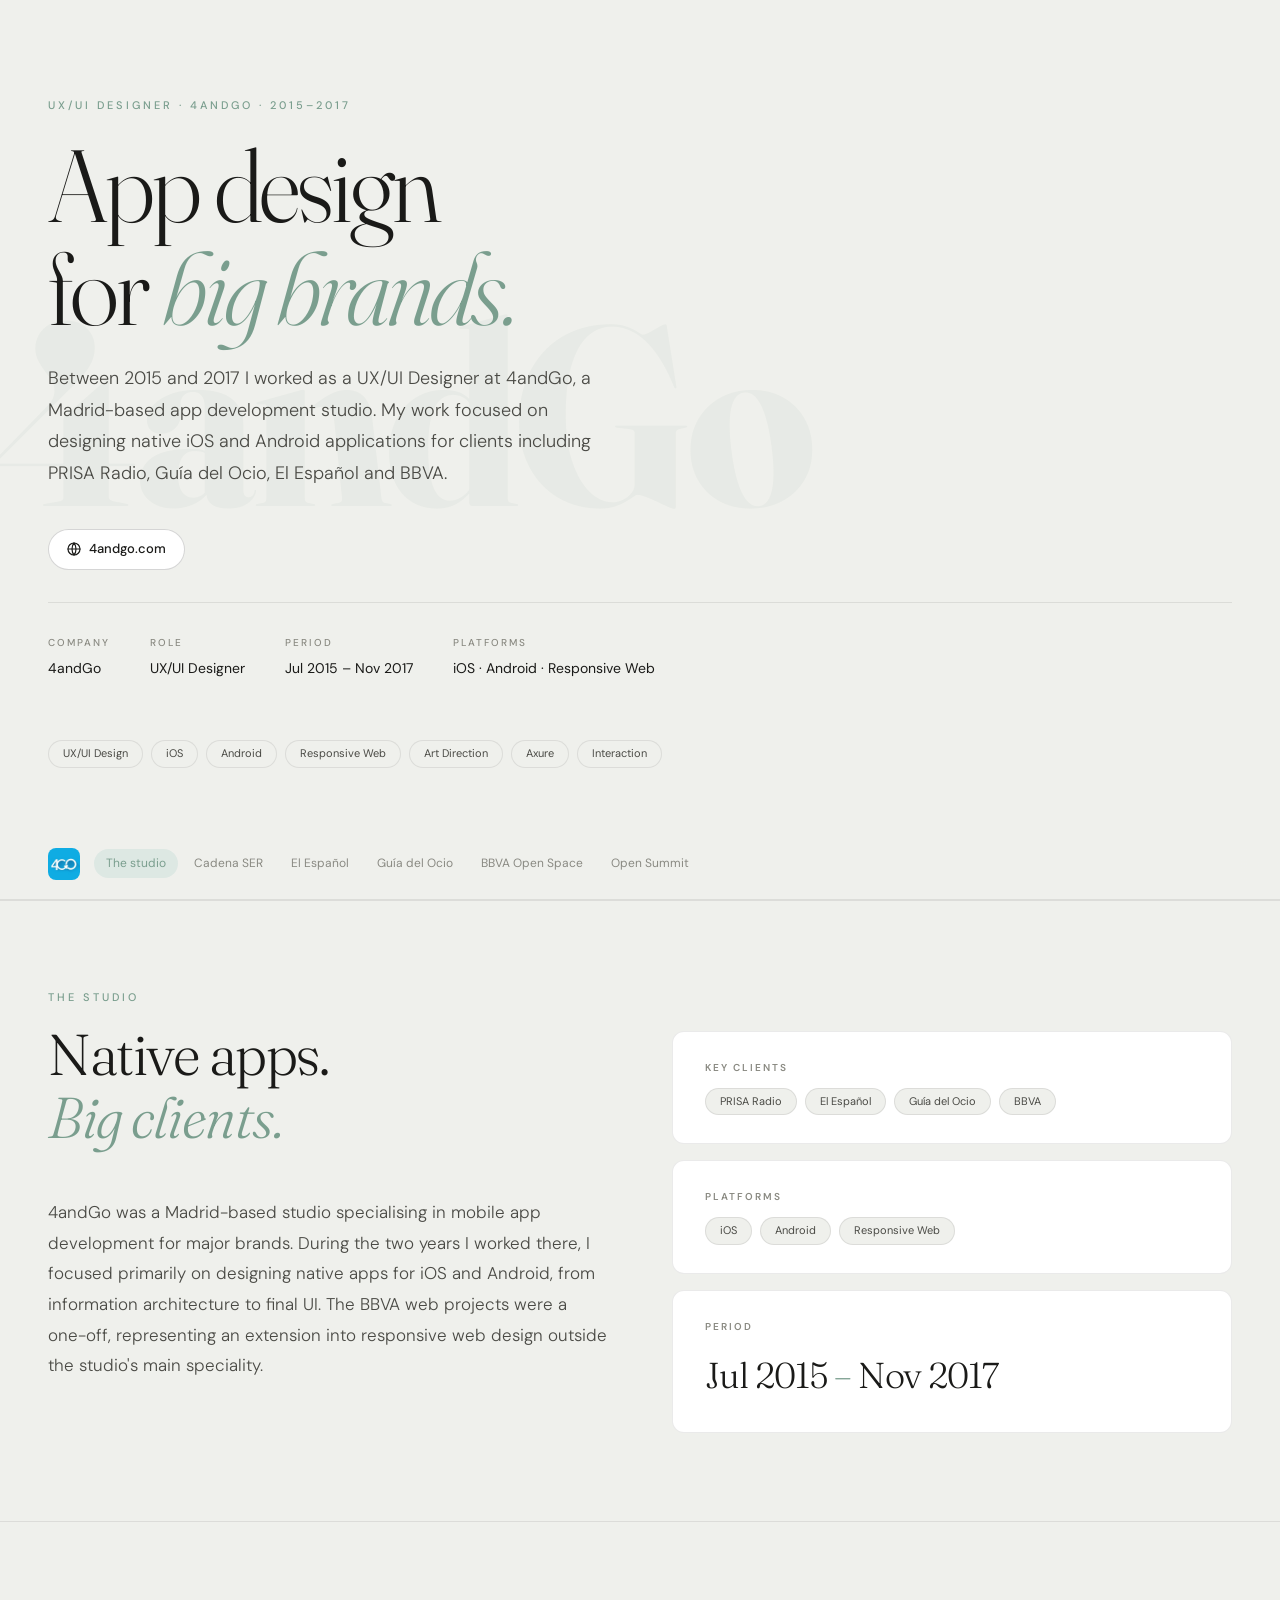
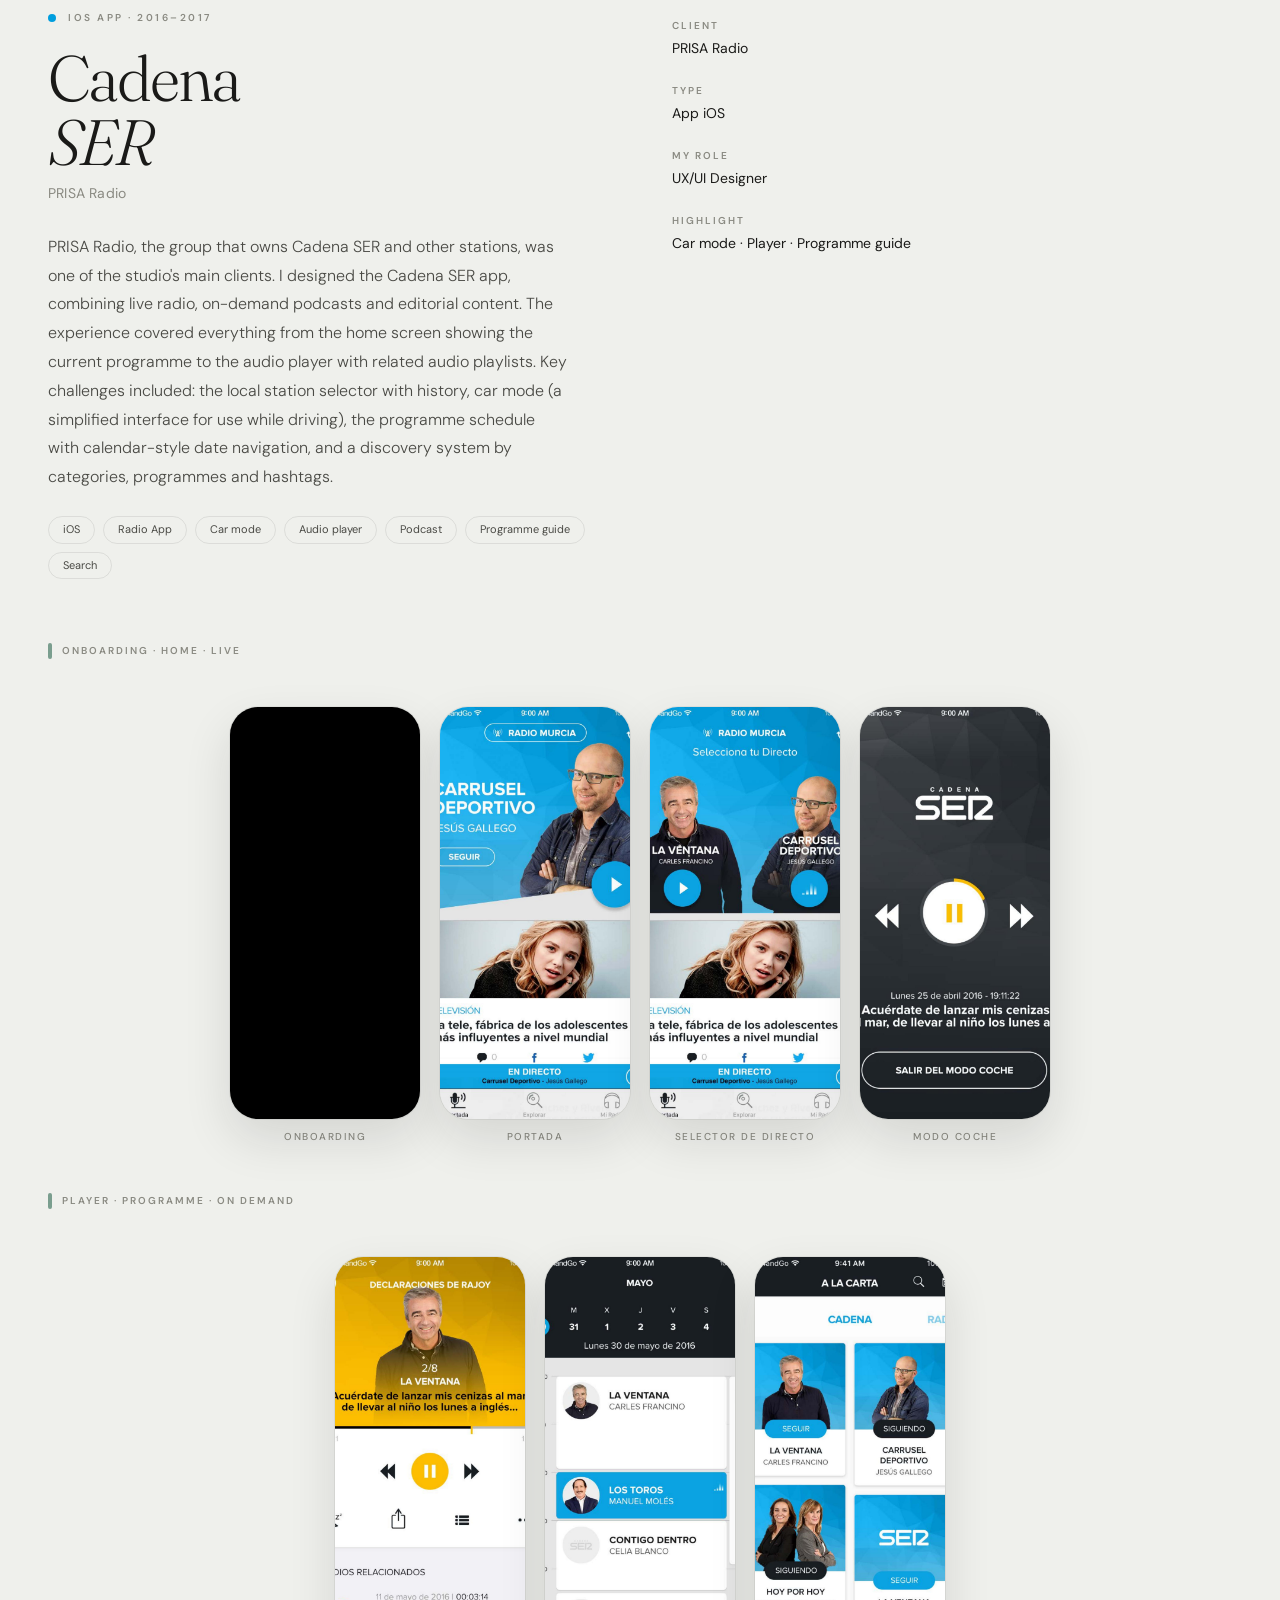
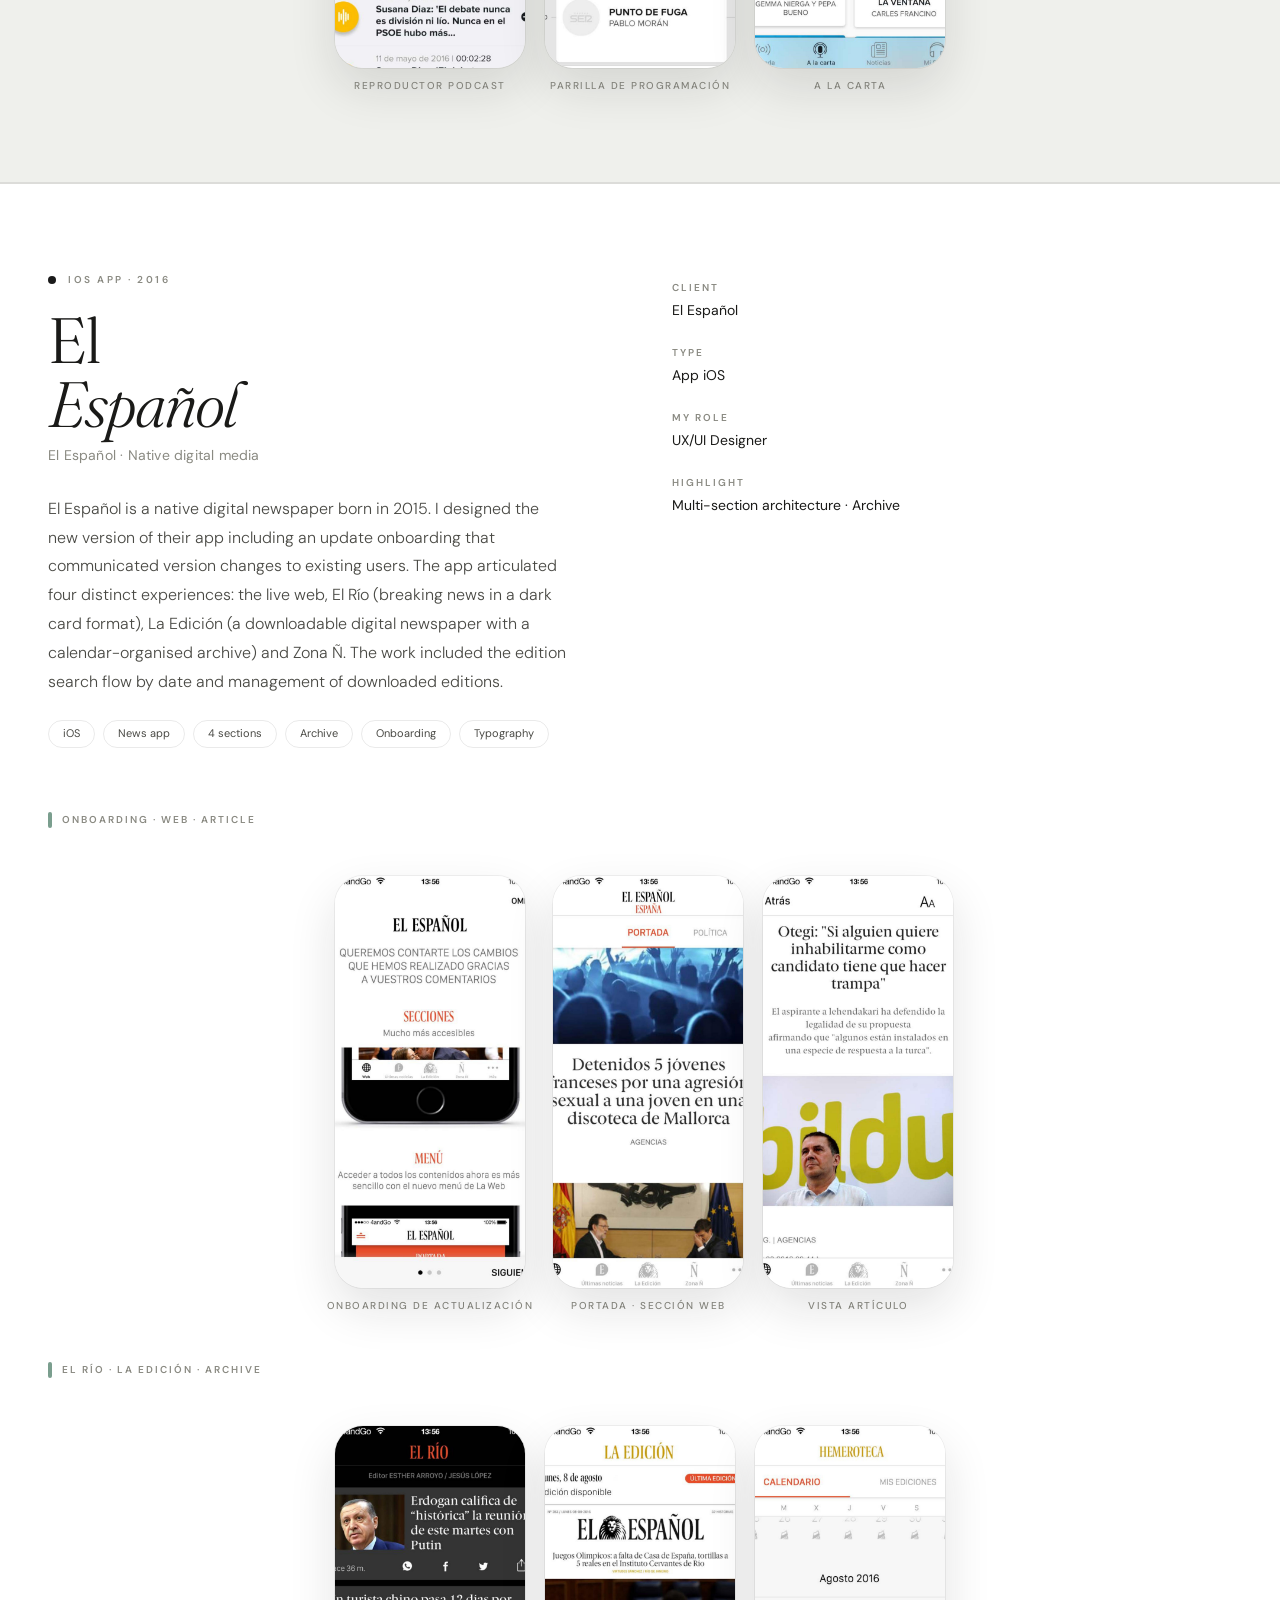
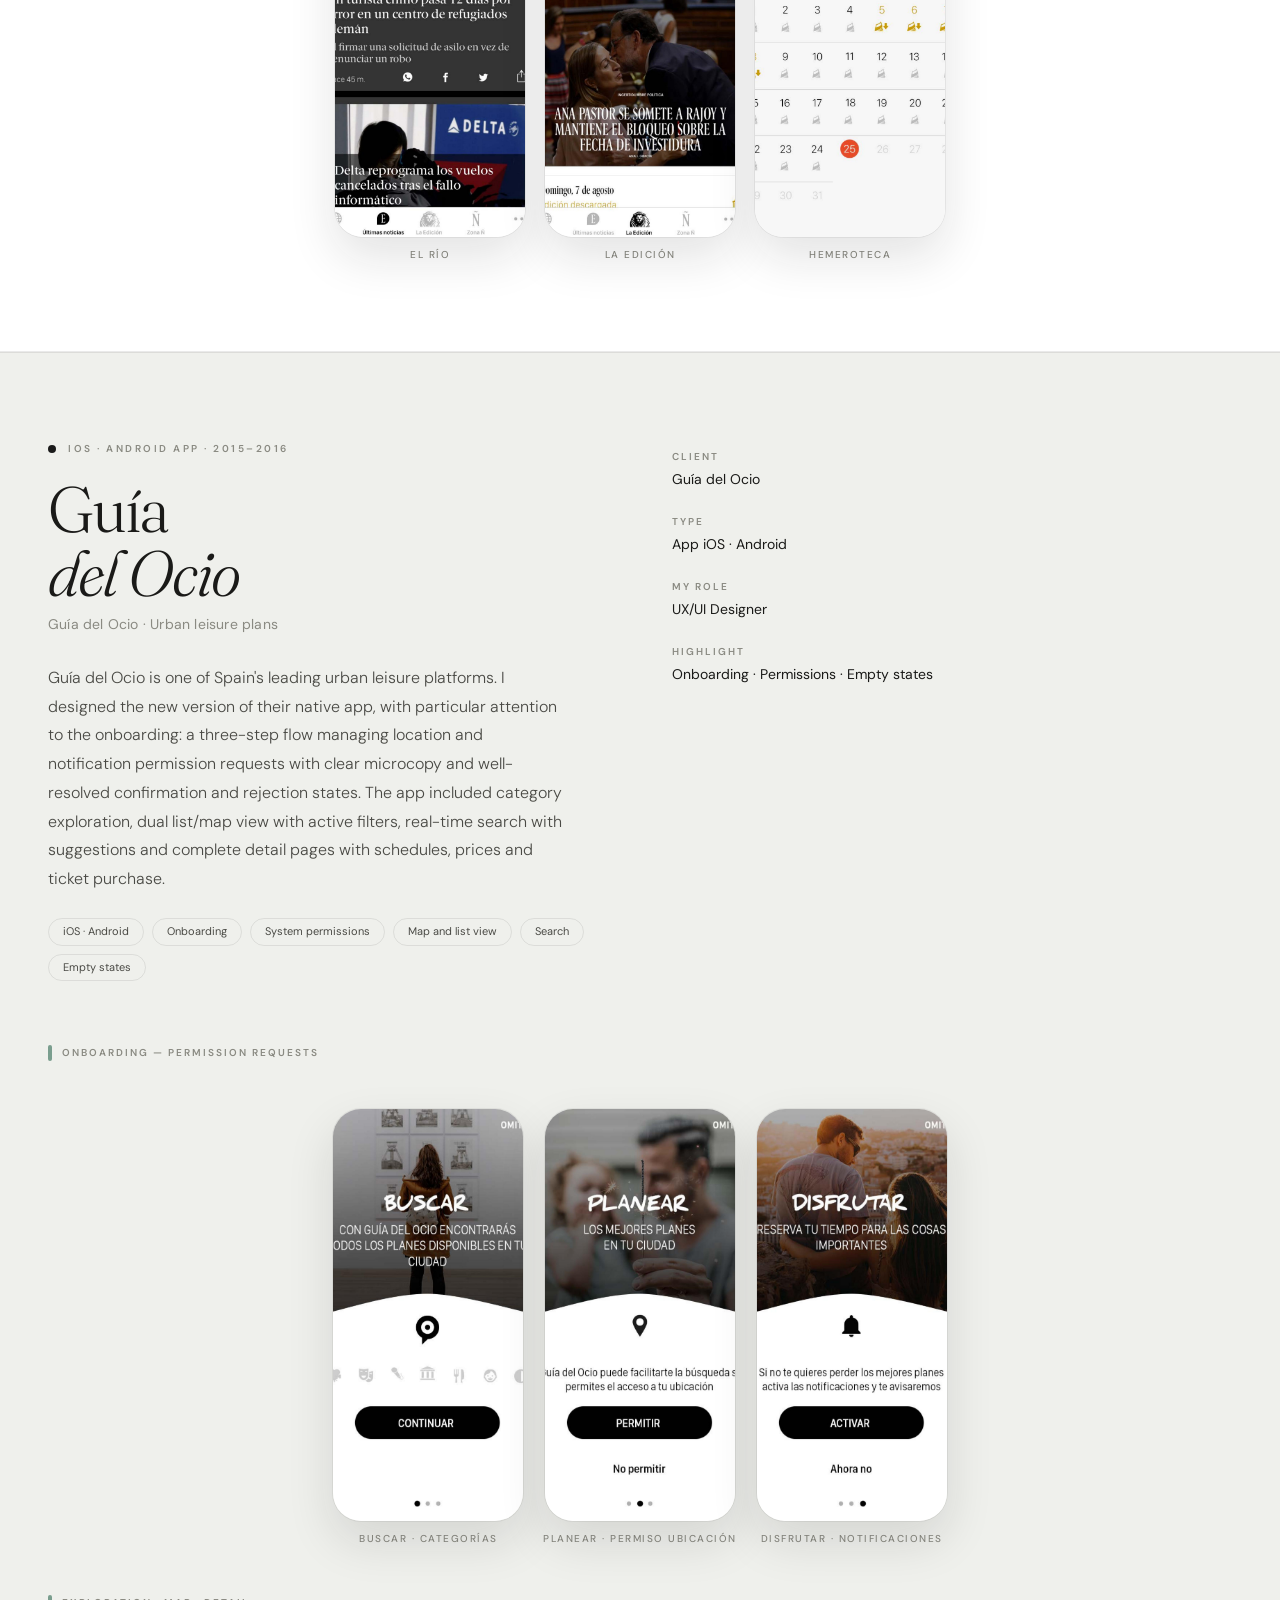
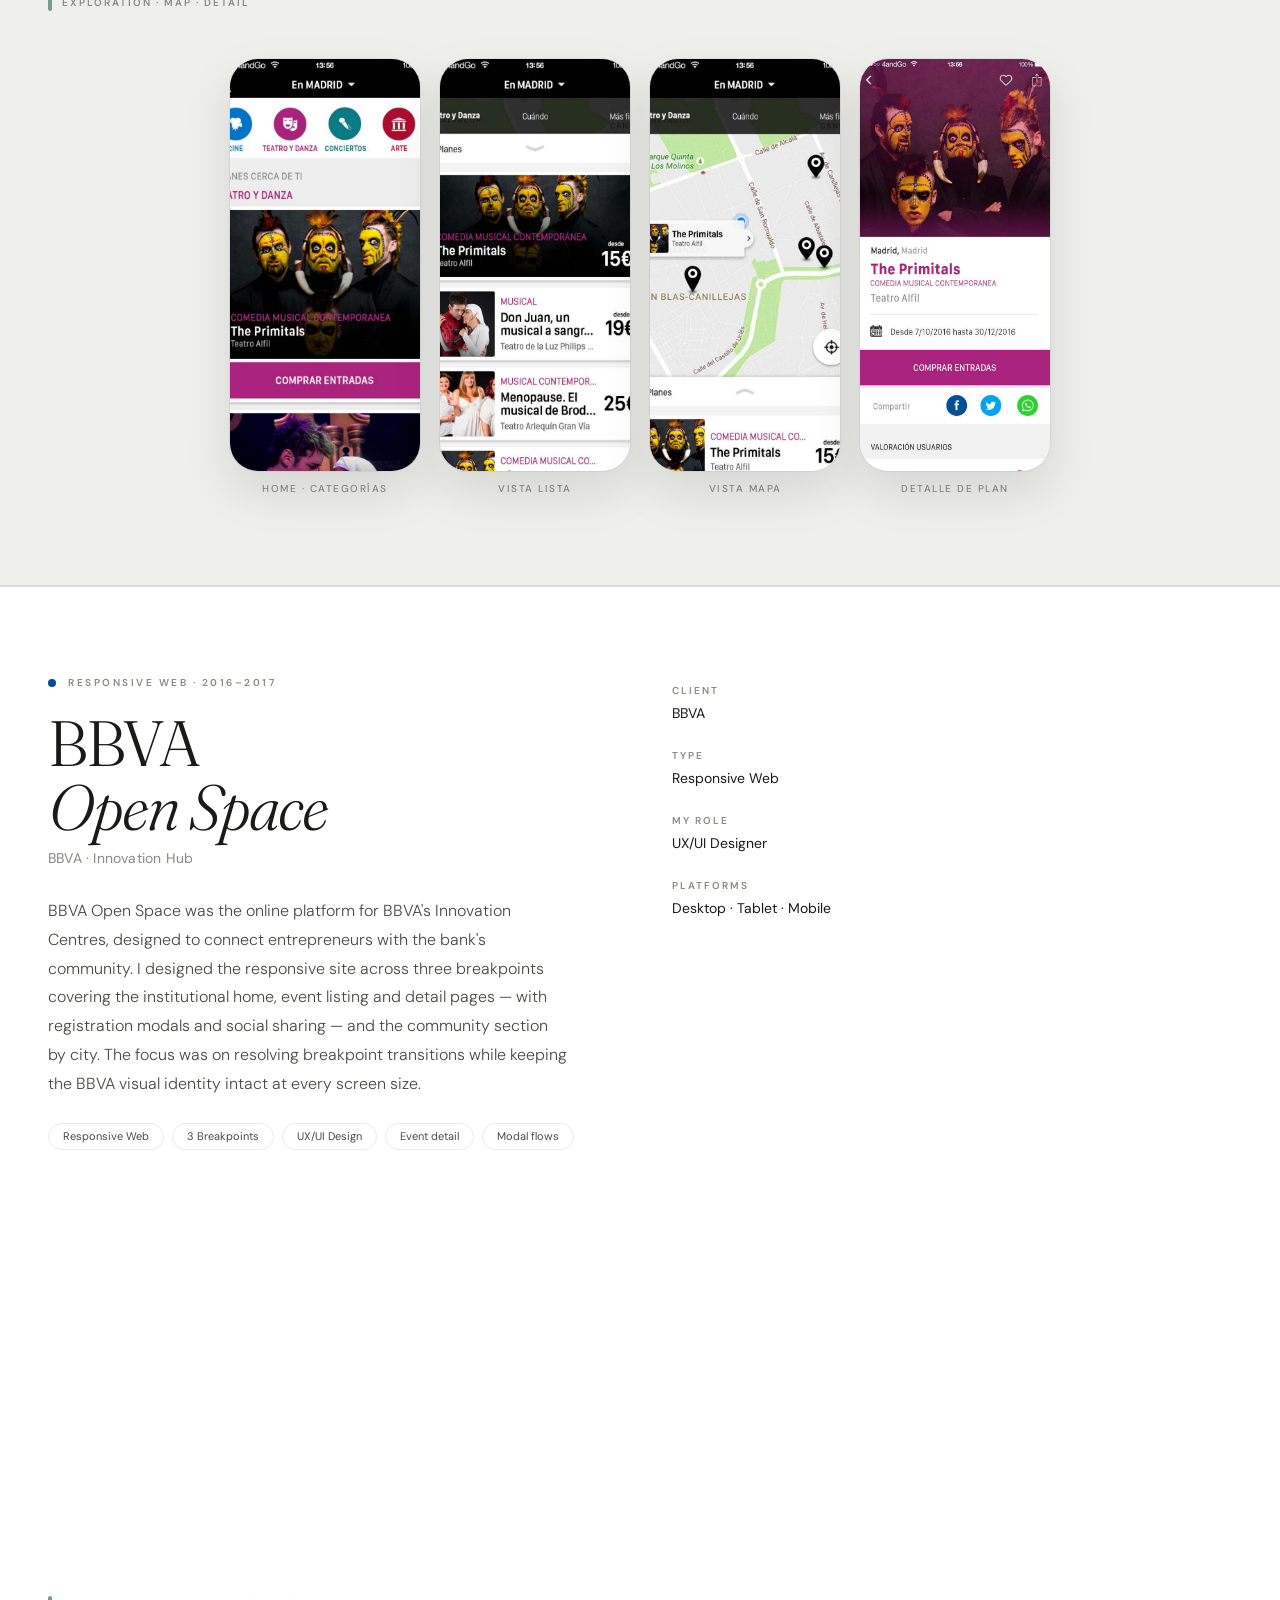
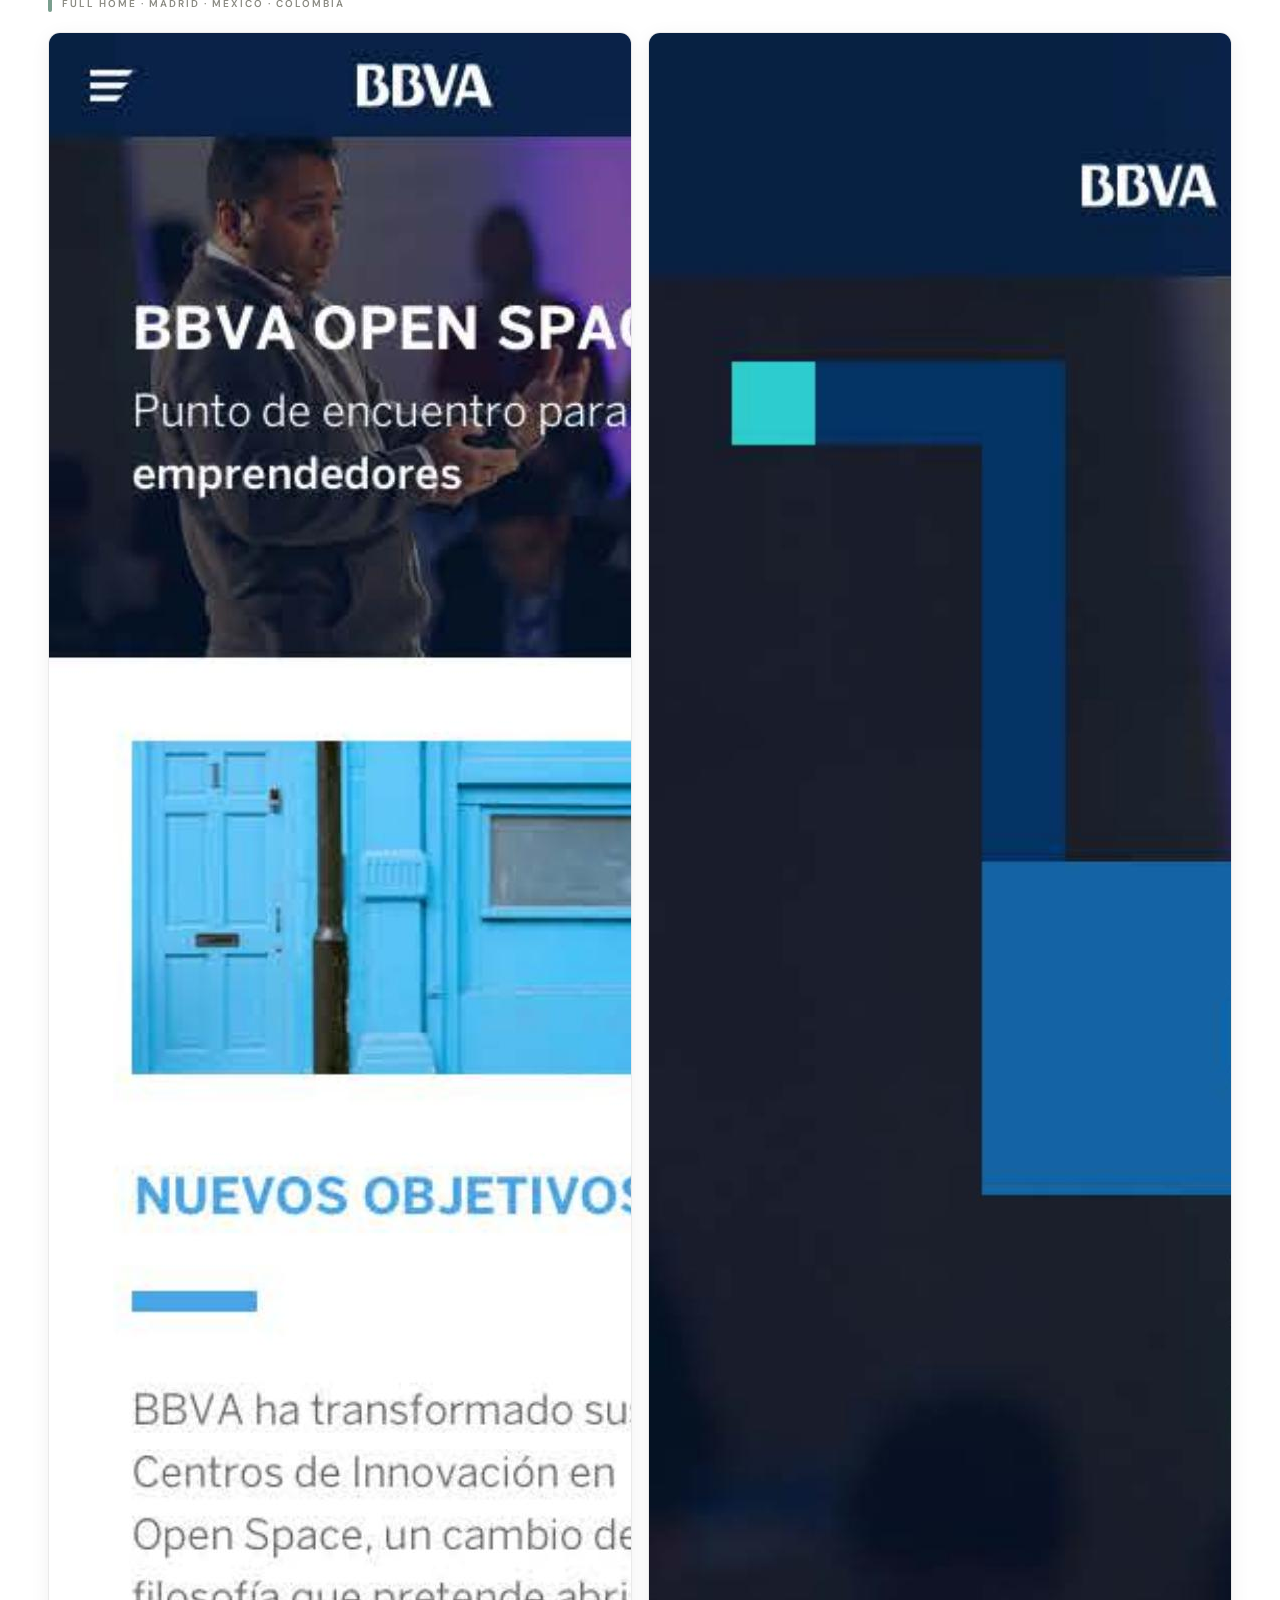
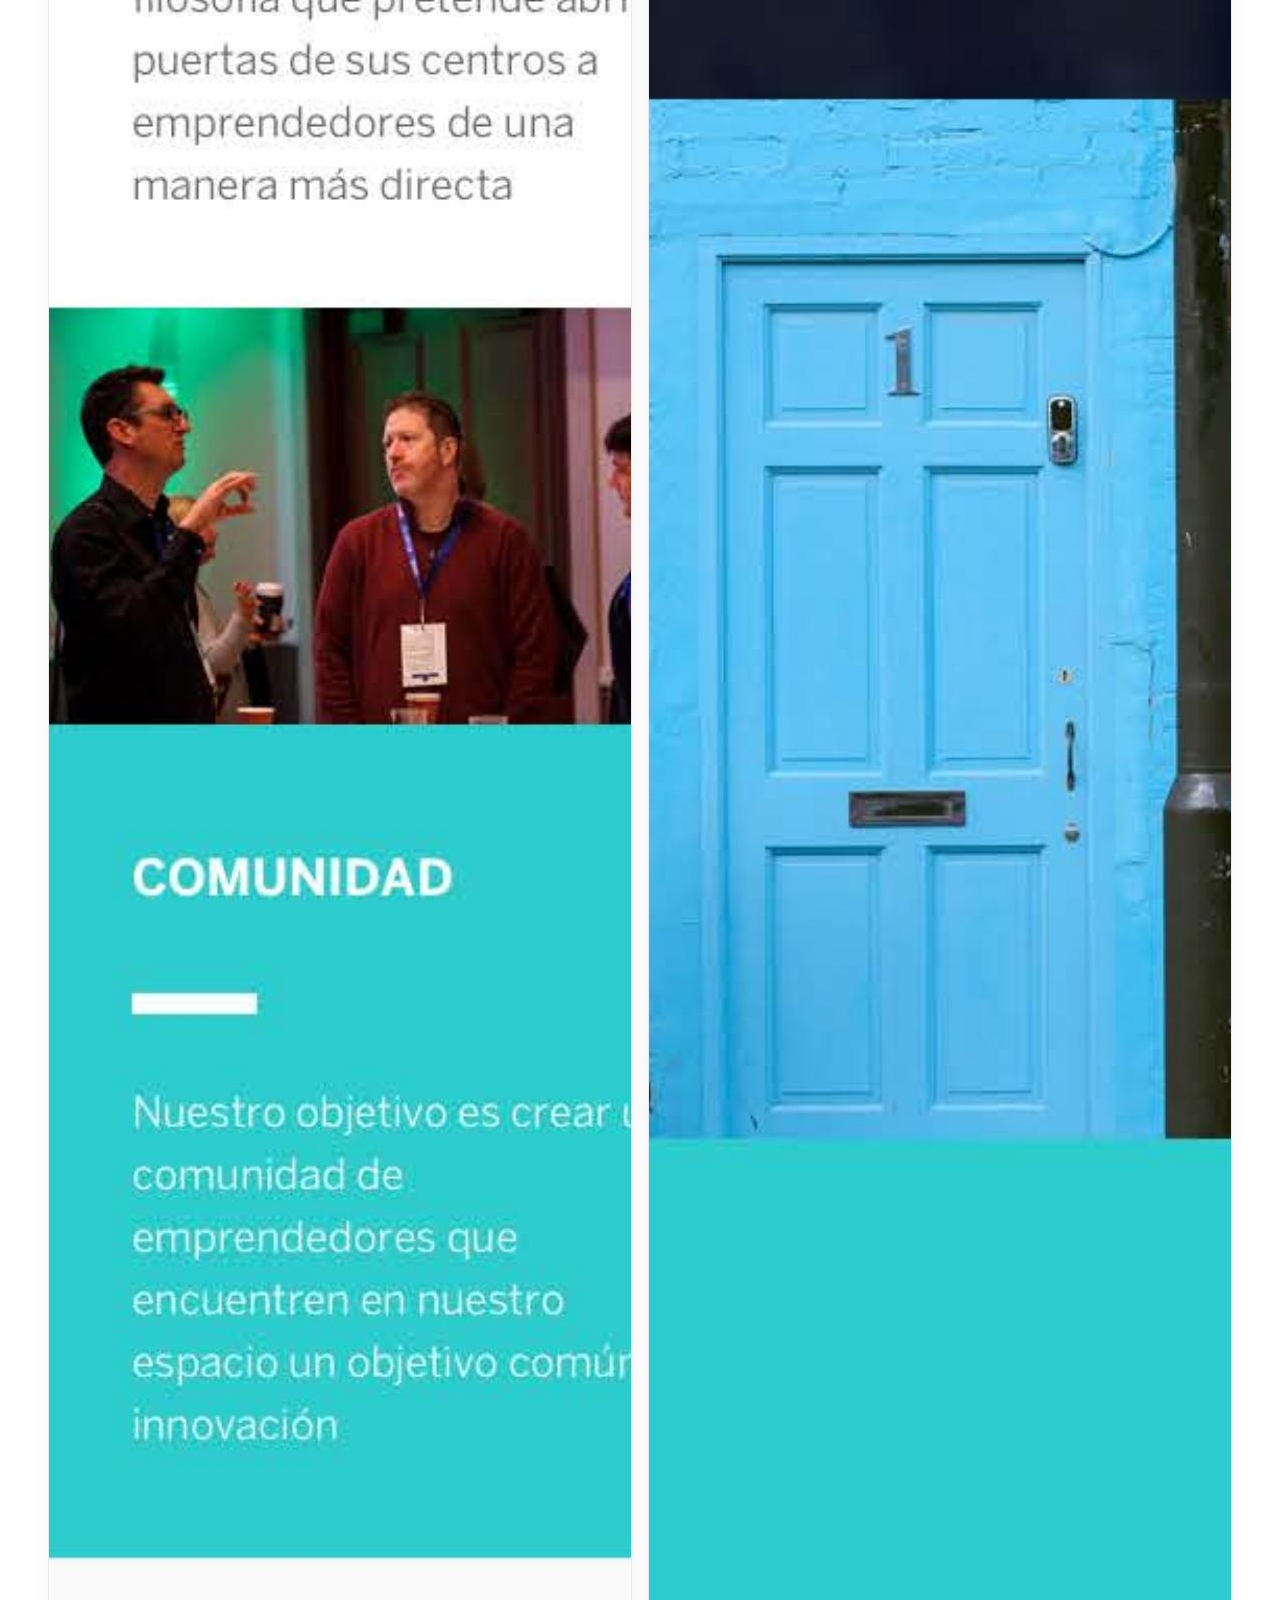
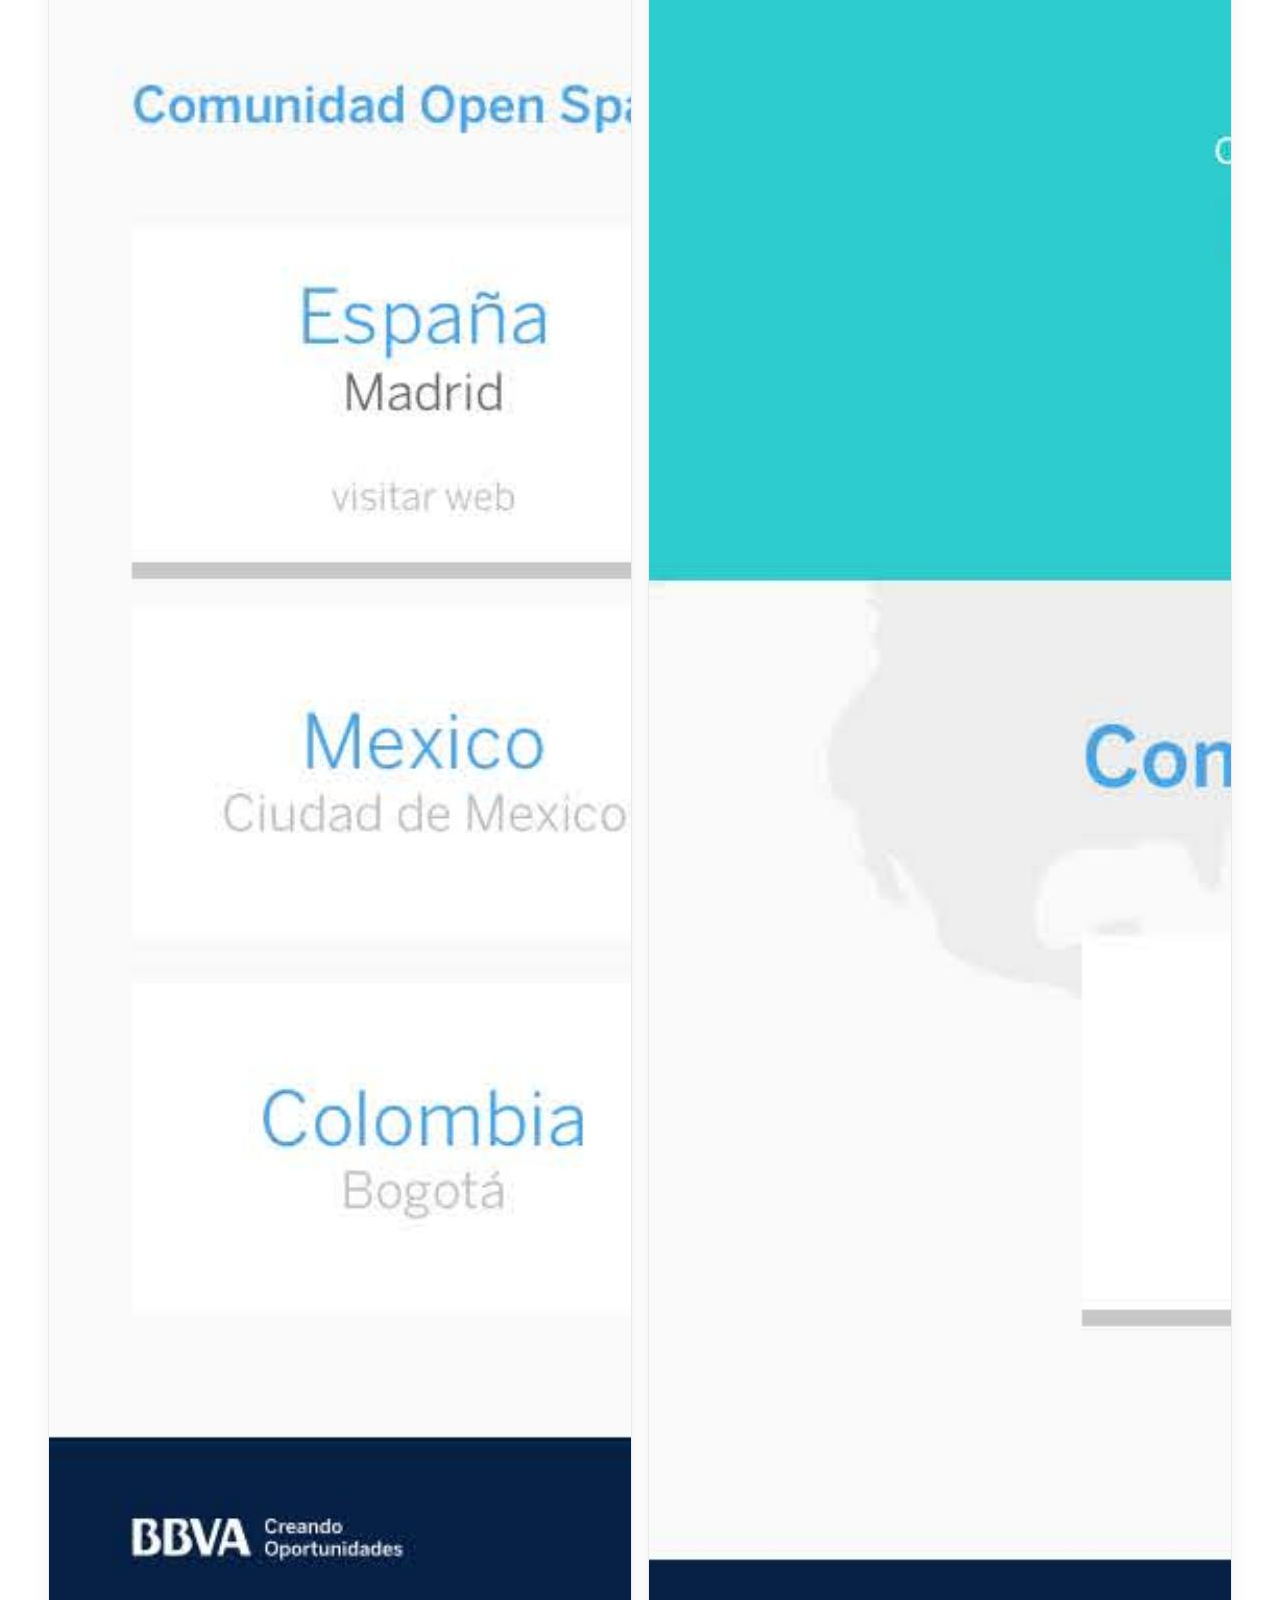
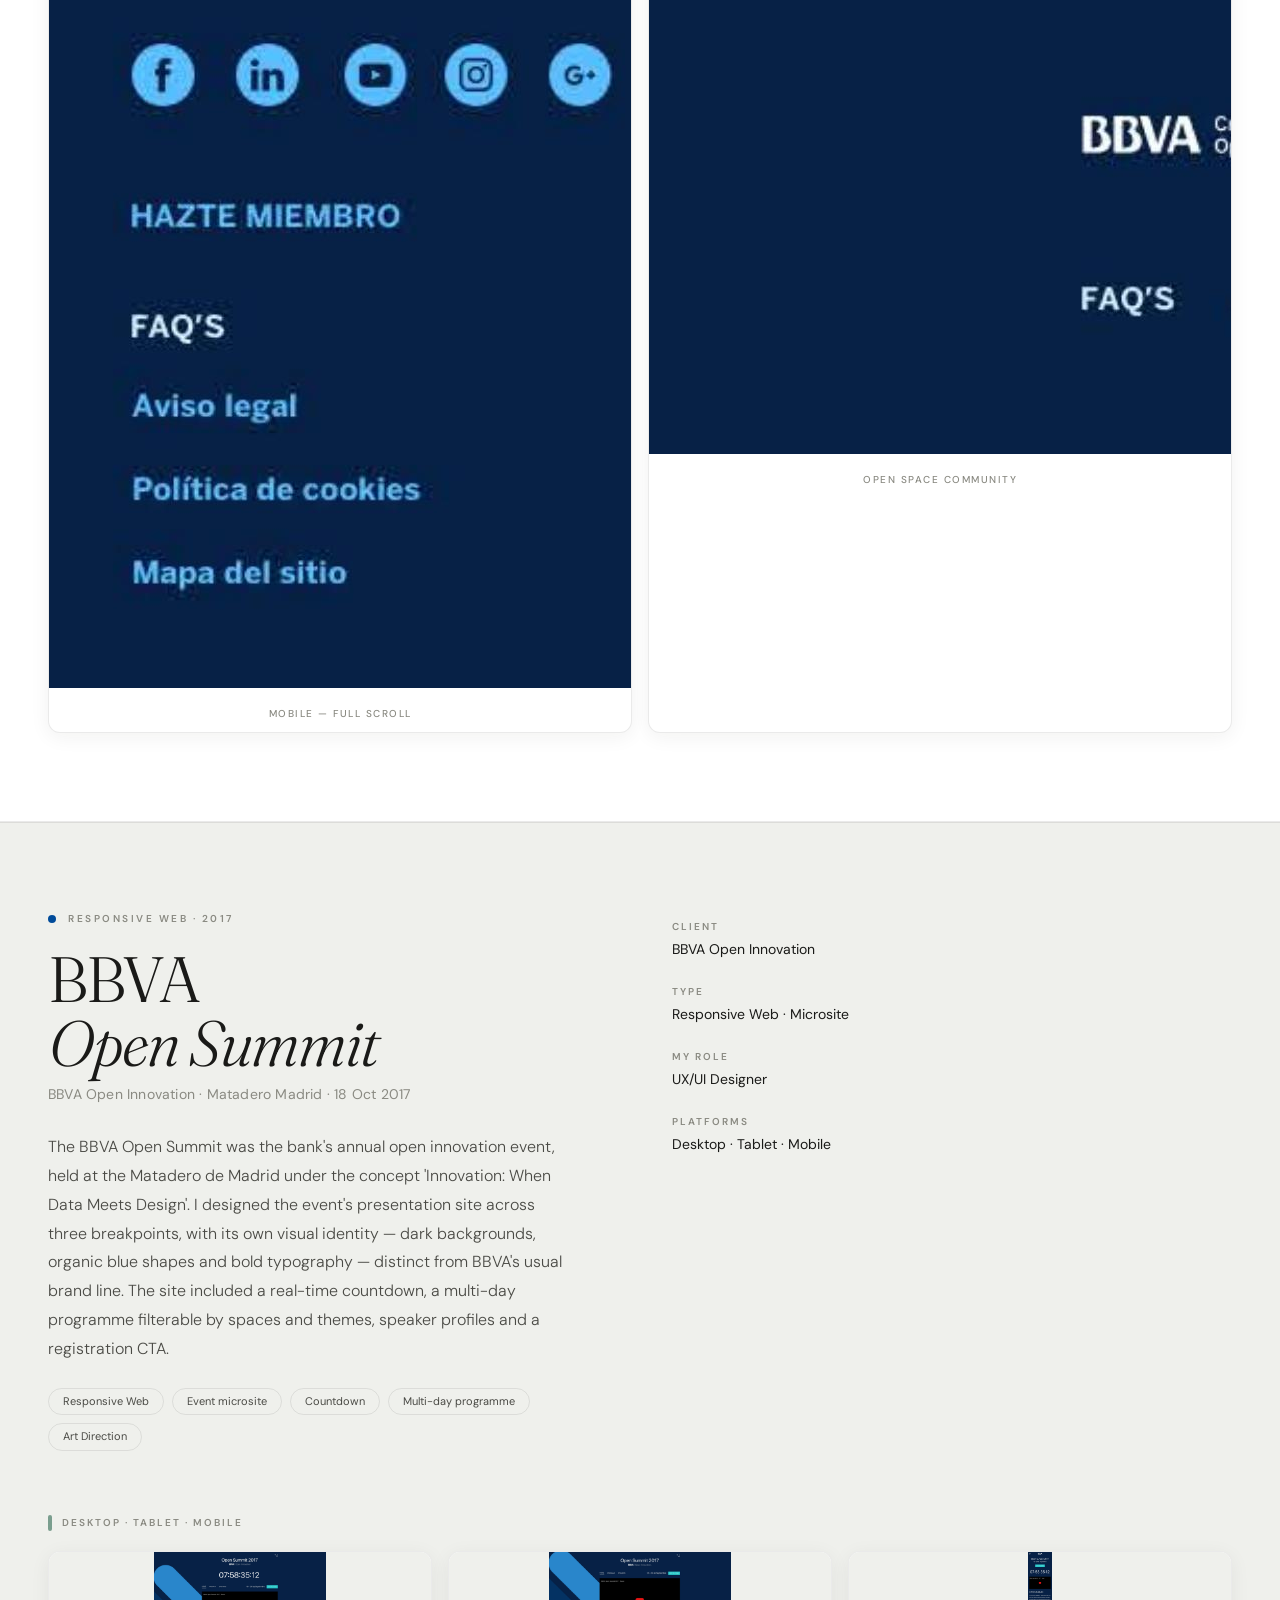
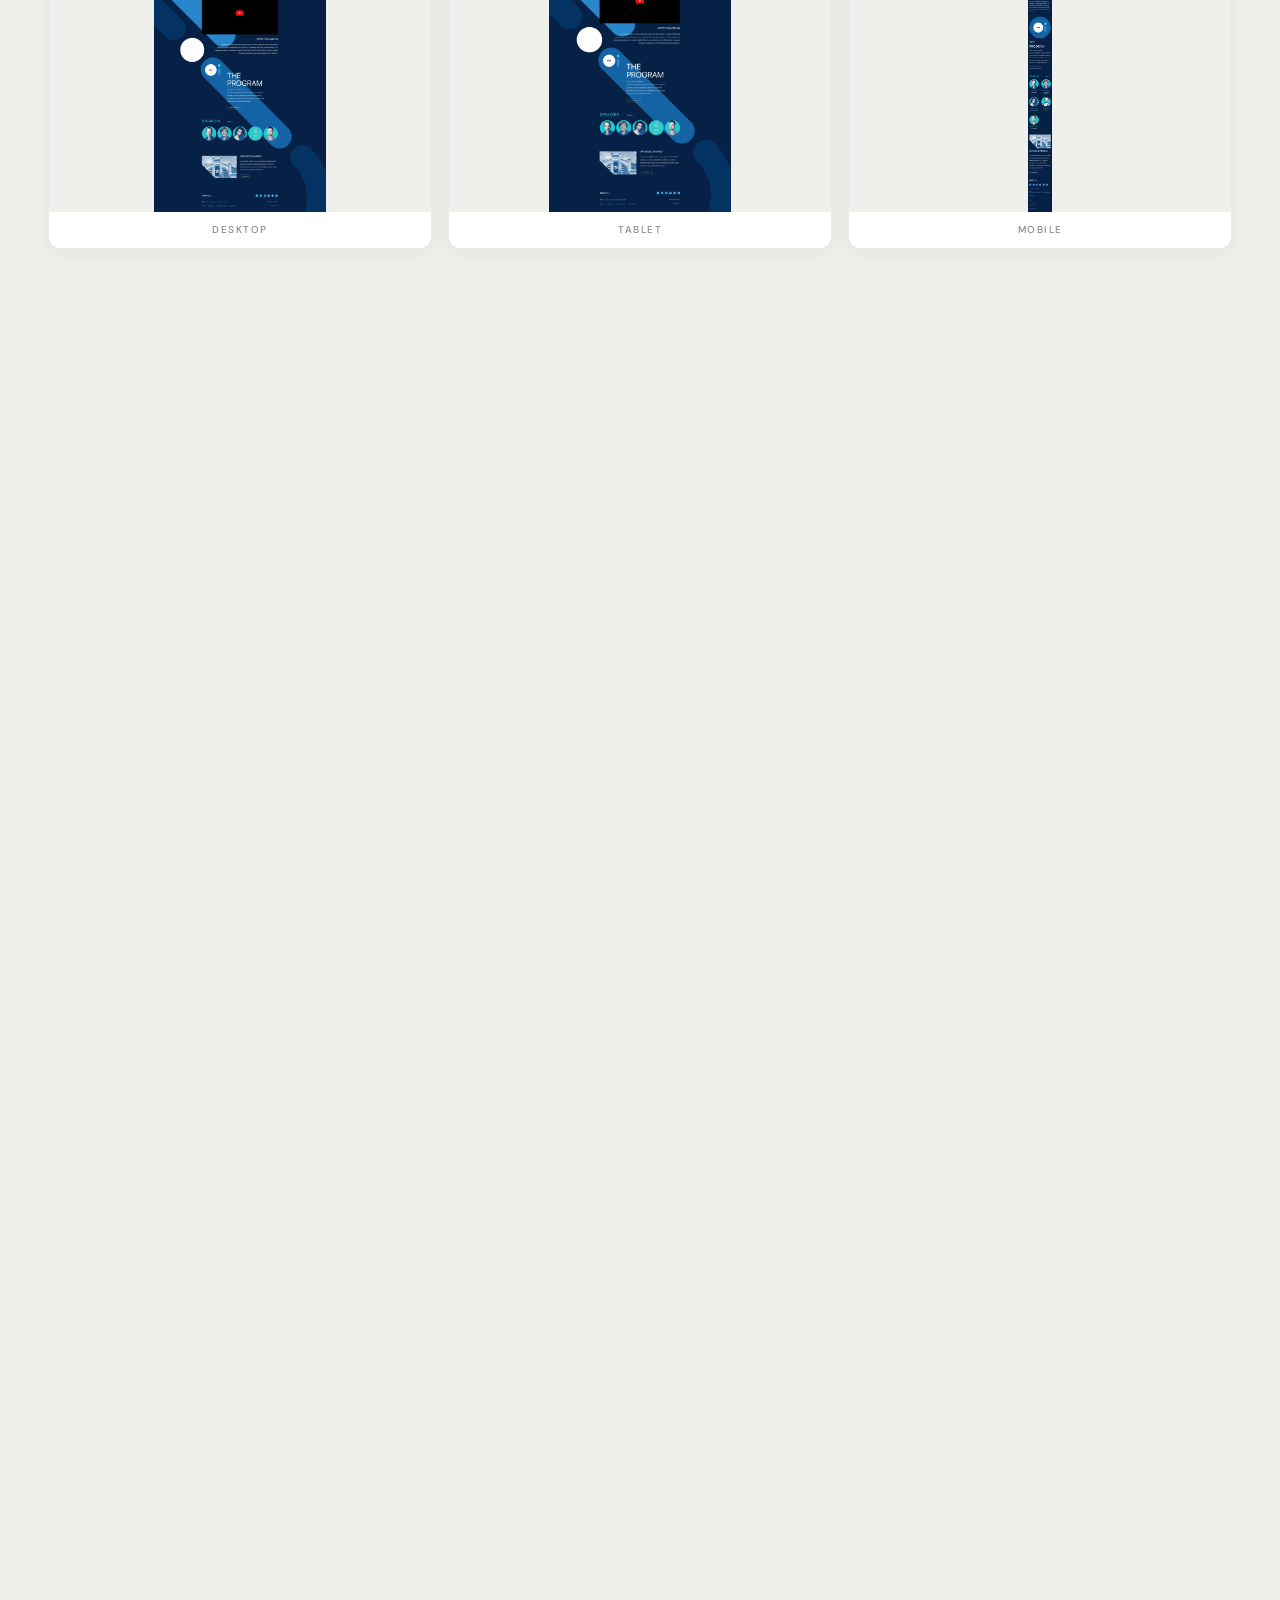
==== 4andgo.html @ 77eec125 "Add files via upload" ====
<!DOCTYPE html>
<html lang="es">
<head>
<meta charset="UTF-8">
<meta name="viewport" content="width=device-width, initial-scale=1.0">
<title>4andGo — Showcase · Pako Ortiz</title>
<link href="https://fonts.googleapis.com/css2?family=Fraunces:ital,opsz,wght@0,9..144,300;0,9..144,400;0,9..144,700;1,9..144,300;1,9..144,400&family=DM+Sans:ital,opsz,wght@0,9..40,300;0,9..40,400;0,9..40,500;1,9..40,300&display=swap" rel="stylesheet">
<style>
  :root {
    --sage: #7A9E8E;
    --sage-light: #DDE8E3;
    --sage-mid: #A8C4B8;
    --coral: #D4614A;
    --coral-light: #F5E0D8;
    --ink: #1A1A18;
    --ink-mid: #4A4A45;
    --ink-light: #8A8A82;
    --cream: #EFF0EC;
    --white: #FFFFFF;
    --border: rgba(26,26,24,0.09);
    --border-strong: rgba(26,26,24,0.18);
    --radius-sm: 6px;
    --radius-md: 12px;
    --radius-lg: 20px;
    --radius-pill: 100px;
    --font-display: 'Fraunces', Georgia, serif;
    --font-body: 'DM Sans', system-ui, sans-serif;
    --bbva: #004B9A;
    --bbva-light: #E0EAF6;
    --ser: #009EDE;
    --ser-light: #E0F4FC;
  }
  *, *::before, *::after { box-sizing: border-box; margin: 0; padding: 0; }
  html { scroll-behavior: smooth; }
  body {
    font-family: var(--font-body);
    font-size: 16px; line-height: 1.6;
    color: var(--ink); background: var(--cream);
    overflow-x: hidden; scrollbar-width: none;
  }
  body::-webkit-scrollbar { display: none; }

  /* ── HERO ── */
  .hero {
    padding: 60px 48px;
    background: var(--cream); position: relative;
    overflow: hidden; display: flex; flex-direction: column; justify-content: flex-end;
  }
  .hero-bg-text {
    position: absolute; top: 50%; left: -10px; transform: translateY(-50%);
    font-family: var(--font-display); font-size: min(20vw, 260px);
    font-weight: 700; color: rgba(122,158,142,0.06);
    letter-spacing: -6px; white-space: nowrap;
    pointer-events: none; user-select: none; line-height: 1; z-index: 0;
  }
  .hero-label {
    font-size: 11px; font-weight: 500; color: var(--sage);
    letter-spacing: 3px; text-transform: uppercase;
    margin-bottom: 20px; position: relative; z-index: 1;
    opacity: 0; animation: fadeUp 0.7s 0.1s forwards;
  }
  .hero-title {
    font-family: var(--font-display);
    font-size: clamp(48px, 8vw, 108px);
    font-weight: 300; line-height: 1.0; letter-spacing: -3px;
    color: var(--ink); margin-bottom: 24px;
    position: relative; z-index: 1;
    opacity: 0; animation: fadeUp 0.7s 0.25s forwards;
  }
  .hero-title em { font-style: italic; color: var(--sage); }
  .hero-sub {
    font-size: 18px; font-weight: 300; color: var(--ink-mid);
    max-width: 560px; line-height: 1.75; margin-bottom: 40px;
    position: relative; z-index: 1;
    opacity: 0; animation: fadeUp 0.7s 0.4s forwards;
  }
  .hero-meta {
    display: flex; gap: 40px; flex-wrap: wrap;
    padding-top: 32px; border-top: 1px solid var(--border);
    position: relative; z-index: 1;
    opacity: 0; animation: fadeUp 0.7s 0.55s forwards;
  }
  .meta-block label {
    display: block; font-size: 10px; font-weight: 500;
    letter-spacing: 2px; text-transform: uppercase;
    color: var(--ink-light); margin-bottom: 4px;
  }
  .meta-block span { font-size: 14px; color: var(--ink); }
  .tag-row { display: flex; flex-wrap: wrap; gap: 8px; margin-top: 20px; width: 100%; }
  .chip {
    font-size: 11px; color: var(--ink-mid); background: var(--cream);
    border: 1px solid var(--border); padding: 4px 14px; border-radius: var(--radius-pill);
  }

  /* ── SUBNAV ── */
  .subnav {
    display: flex; align-items: center;
    height: 72px; padding: 0 48px;
    background: rgba(239,240,236,0.95);
    backdrop-filter: blur(16px); -webkit-backdrop-filter: blur(16px);
    border-bottom: 1px solid var(--border);
    position: sticky; top: 0; z-index: 90;
  }
  .subnav-icon {
    width: 32px; height: 32px; border-radius: 8px;
    flex-shrink: 0; margin-right: 14px;
    overflow: hidden; display: flex; align-items: center; justify-content: center;
  }
  .subnav-icon img { width: 100%; height: 100%; display: block; object-fit: cover; }
  .subnav-links { display: flex; align-items: center; gap: 4px; flex: 1; overflow-x: auto; }
  .subnav-links::-webkit-scrollbar { display: none; }
  .subnav-links a {
    font-size: 12px; font-weight: 400; color: var(--ink-light);
    text-decoration: none; white-space: nowrap;
    padding: 5px 12px; border-radius: var(--radius-pill);
    transition: all .2s;
  }
  .subnav-links a:hover { color: var(--ink); background: rgba(26,26,24,0.05); }
  .subnav-links a.active { color: var(--sage); background: var(--sage-light); }

  /* ── SECTIONS ── */
  section { padding: 88px 48px; }
  hr.divider { border: none; border-top: 1px solid var(--border); }
  .section-label {
    font-size: 11px; font-weight: 500; color: var(--sage);
    letter-spacing: 3px; text-transform: uppercase;
    margin-bottom: 16px; display: block;
  }
  .section-title {
    font-family: var(--font-display);
    font-size: clamp(32px, 4.5vw, 58px);
    font-weight: 300; line-height: 1.1; letter-spacing: -1.5px;
    color: var(--ink); margin-bottom: 48px;
  }
  .section-title em { font-style: italic; color: var(--sage); }
  .body-l {
    font-size: 17px; font-weight: 300; color: var(--ink-mid);
    max-width: 640px; line-height: 1.8;
  }

  /* ── PROJECT BLOCK ── */
  .project-block { padding: 88px 48px; border-bottom: 1px solid var(--border); }
  .project-block:last-child { border-bottom: none; }
  .project-block--alt { background: var(--white); }

  .project-header {
    display: grid; grid-template-columns: 1fr 1fr; gap: 64px;
    align-items: start; margin-bottom: 64px;
  }
  .project-eyebrow { display: flex; align-items: center; gap: 12px; margin-bottom: 20px; }
  .project-type-dot { width: 8px; height: 8px; border-radius: 50%; flex-shrink: 0; }
  .project-type-label {
    font-size: 10px; font-weight: 600; letter-spacing: 2.5px;
    text-transform: uppercase; color: var(--ink-light);
  }
  .project-name {
    font-family: var(--font-display);
    font-size: clamp(36px, 5vw, 68px);
    font-weight: 300; line-height: 1.0; letter-spacing: -2px;
    color: var(--ink); margin-bottom: 8px;
  }
  .project-name em { font-style: italic; }
  .project-subtitle {
    font-size: 14px; font-weight: 400; color: var(--ink-light);
    margin-bottom: 28px; letter-spacing: 0.2px;
  }
  .project-desc {
    font-size: 16px; font-weight: 300; color: var(--ink-mid);
    line-height: 1.8; max-width: 520px;
  }
  .project-meta-col { display: flex; flex-direction: column; gap: 24px; padding-top: 8px; }
  .meta-pair { display: flex; flex-direction: column; gap: 4px; }
  .meta-pair label {
    font-size: 10px; font-weight: 600; letter-spacing: 2px;
    text-transform: uppercase; color: var(--ink-light);
  }
  .meta-pair span { font-size: 14px; color: var(--ink); line-height: 1.5; }

  /* ── CHIPS — single style for all projects ── */
  .project-chips { display: flex; flex-wrap: wrap; gap: 8px; margin-top: 24px; }
  .pchip {
    font-size: 11px; padding: 4px 14px; border-radius: var(--radius-pill);
    border: 1px solid var(--border); color: var(--ink-mid); background: transparent;
  }

  /* ── GALLERY ── */
  .gallery-web { display: grid; grid-template-columns: repeat(3, 1fr); gap: 16px; }
  .gallery-web-2 { display: grid; grid-template-columns: 1fr 1fr; gap: 16px; }
  .gallery-phones { display: grid; grid-template-columns: repeat(4, 1fr); gap: 24px; }
  .gallery-phones-3 { display: grid; grid-template-columns: repeat(3, 1fr); gap: 24px; }

  .screen-web {
    background: var(--white); border: 1px solid var(--border);
    border-radius: var(--radius-md); overflow: hidden;
    box-shadow: 0 4px 20px rgba(26,26,24,.06);
  }
  .screen-web .img-wrap { position: relative; height: 260px; overflow: hidden; background: var(--cream); display: flex; align-items: center; justify-content: center; }
  .screen-web .img-wrap img { width: 100%; height: 100%; object-fit: contain; object-position: top center; display: block; cursor: zoom-in; }
  @media(max-width:768px) { .screen-web .img-wrap { height: 200px; } }
  .screen-web .img-zoom-btn { position: absolute; bottom: 10px; right: 10px; display: flex; align-items: center; gap: 6px; padding: 6px 10px; background: rgba(255,255,255,.9); backdrop-filter: blur(6px); border: 1px solid rgba(0,0,0,.1); border-radius: 20px; font-size: 11px; font-weight: 500; color: var(--ink); cursor: pointer; opacity: 0; transform: translateY(4px); transition: opacity .2s var(--ease-out-smooth), transform .2s var(--ease-out-smooth), background .15s; white-space: nowrap; }
  .screen-web .img-wrap:hover .img-zoom-btn { opacity: 1; transform: translateY(0); }
  .screen-web .img-zoom-btn:hover { background: #fff; box-shadow: 0 4px 12px rgba(0,0,0,.12); }
  .screen-web .img-zoom-btn svg { width: 13px; height: 13px; flex-shrink: 0; }
  .screen-web-cap { font-size: 10px; font-weight: 500; letter-spacing: 1.5px; text-transform: uppercase; color: var(--ink-light); text-align: center; padding: 10px 0; }
  .screen-phone { display: flex; flex-direction: column; align-items: center; gap: 10px; }
  .screen-phone-frame { width: 100%; aspect-ratio: 9/19.5; border-radius: 28px; overflow: hidden; box-shadow: 0 20px 48px rgba(26,26,24,.12), 0 0 0 1px rgba(26,26,24,.06); position: relative; }
  .screen-phone-frame img { width: 100%; height: 100%; object-fit: cover; object-position: top center; display: block; cursor: zoom-in; }
  .screen-phone-frame .img-zoom-btn { position: absolute; bottom: 10px; right: 10px; display: flex; align-items: center; gap: 6px; padding: 6px 10px; background: rgba(255,255,255,.9); backdrop-filter: blur(6px); border: 1px solid rgba(0,0,0,.1); border-radius: 20px; font-size: 11px; font-weight: 500; color: var(--ink); cursor: pointer; opacity: 0; transform: translateY(4px); transition: opacity .2s var(--ease-out-smooth), transform .2s var(--ease-out-smooth), background .15s; white-space: nowrap; }
  .screen-phone-frame:hover .img-zoom-btn { opacity: 1; transform: translateY(0); }
  .screen-phone-frame .img-zoom-btn:hover { background: #fff; box-shadow: 0 4px 12px rgba(0,0,0,.12); }
  .screen-phone-frame .img-zoom-btn svg { width: 13px; height: 13px; flex-shrink: 0; }

  /* ─ UNIFIED PHONE FRAME ─ */
  .phones-row { display: flex; gap: 20px; justify-content: center; flex-wrap: wrap; margin-top: 48px; }
  .phone-wrap { display: flex; flex-direction: column; align-items: center; gap: 10px; }
  .phone-frame { width: 190px; aspect-ratio: 9/19.5; border-radius: 28px; overflow: hidden; box-shadow: 0 20px 48px rgba(26,26,24,.12), 0 0 0 1px rgba(26,26,24,.06); position: relative; }
  .phone-frame img { width: 100%; height: 100%; object-fit: cover; object-position: top center; display: block; cursor: zoom-in; }
  .phone-frame .img-zoom-btn { position: absolute; bottom: 10px; right: 10px; display: flex; align-items: center; gap: 6px; padding: 6px 10px; background: rgba(255,255,255,.9); backdrop-filter: blur(6px); border: 1px solid rgba(0,0,0,.1); border-radius: 20px; font-size: 11px; font-weight: 500; color: var(--ink); cursor: pointer; opacity: 0; transform: translateY(4px); transition: opacity .2s var(--ease-out-smooth), transform .2s var(--ease-out-smooth), background .15s; white-space: nowrap; }
  .phone-frame:hover .img-zoom-btn { opacity: 1; transform: translateY(0); }
  .phone-frame .img-zoom-btn:hover { background: #fff; box-shadow: 0 4px 12px rgba(0,0,0,.12); }
  .phone-frame .img-zoom-btn svg { width: 13px; height: 13px; flex-shrink: 0; }
  .phone-cap { font-size: 10px; font-weight: 500; letter-spacing: 1.5px; text-transform: uppercase; color: var(--ink-light); text-align: center; }
  .screen-phone-cap {
    font-size: 10px; font-weight: 500; letter-spacing: 1.5px;
    text-transform: uppercase; color: var(--ink-light); text-align: center;
  }
  .video-wrap {
    border-radius: 28px; overflow: hidden;
    box-shadow: 0 20px 48px rgba(26,26,24,.12), 0 0 0 1px rgba(26,26,24,.06);
    width: 100%; aspect-ratio: 9/16; background: var(--ink);
  }
  .video-wrap video { width: 100%; height: 100%; object-fit: cover; display: block; }
  .gallery-section { margin-top: 48px; }
  .gallery-section-label {
    font-size: 10px; font-weight: 600; letter-spacing: 2px;
    text-transform: uppercase; color: var(--ink-light);
    margin-bottom: 20px; display: flex; align-items: center; gap: 10px;
  }
  .gallery-section-label::before {
    content: ''; width: 4px; height: 16px; border-radius: 2px;
    background: var(--sage); flex-shrink: 0;
  }

  /* ── INTRO ── */
  .intro-grid { display: grid; grid-template-columns: 1fr 1fr; gap: 64px; align-items: start; }

  /* ── PROJECT LINKS ── */
  .project-links {
    display: flex; align-items: center; gap: 10px;
    margin-bottom: 32px; flex-wrap: wrap;
    opacity: 0; animation: fadeUp 0.7s 0.55s forwards;
  }
  .project-link {
    display: inline-flex; align-items: center; gap: 8px;
    font-size: 13px; font-weight: 500; color: var(--ink);
    text-decoration: none; padding: 9px 18px;
    border: 1px solid var(--border-strong);
    border-radius: var(--radius-pill);
    background: var(--white);
    transition: all .2s;
  }
  .project-link:hover { border-color: var(--sage); color: var(--sage); transform: translateY(-1px); box-shadow: 0 4px 16px rgba(122,158,142,.15); }
  .project-link svg { flex-shrink: 0; }

  /* ── ANIM ── */
  @keyframes fadeUp { from { opacity: 0; transform: translateY(24px); } to { opacity: 1; transform: translateY(0); } }
  .reveal { opacity: 0; transform: translateY(20px); transition: opacity .6s ease, transform .6s ease; }
  .reveal.visible { opacity: 1; transform: translateY(0); }

  /* ── MOBILE ── */
  .mobile-header { display: none; }

  @media (max-width: 900px) {
    .mobile-header {
      display: block; position: fixed; top: 0; left: 0; right: 0; z-index: 95;
      background: rgba(239,240,236,0.95);
      backdrop-filter: blur(16px); -webkit-backdrop-filter: blur(16px);
    }
    .mobile-header-inner {
      display: flex; align-items: center; height: 52px; padding: 0 20px; gap: 12px;
    }
    .mobile-header-icon {
      width: 28px; height: 28px; border-radius: 6px; overflow: hidden; flex-shrink: 0;
    }
    .mobile-header-icon img { width: 100%; height: 100%; display: block; object-fit: cover; }
    .mobile-header-title {
      font-family: var(--font-display); font-size: 15px;
      font-weight: 400; color: var(--ink); letter-spacing: -.3px;
    }
    .subnav {
      position: sticky; top: 52px; height: 52px;
      padding: 0 0 0 16px; border-bottom: 1px solid var(--border); overflow: hidden;
    }
    .subnav::after {
      content: ''; pointer-events: none;
      position: absolute; top: 0; right: 0; bottom: 0; width: 48px;
      background: linear-gradient(to right, transparent, rgba(239,240,236,1) 80%); z-index: 2;
    }
    .subnav-icon { display: none; }
    .subnav-links { gap: 8px; overflow-x: auto; flex-wrap: nowrap; padding-right: 48px; }
    .subnav-links a { font-size: 15px; padding: 5px 16px; }
    .hero { padding: 72px 20px 40px; }
    section, .project-block { padding: 60px 20px 80px; }
    .project-header { grid-template-columns: 1fr; gap: 32px; margin-bottom: 40px; }
    .project-meta-col { flex-direction: row; flex-wrap: wrap; gap: 20px; }
    .intro-grid { grid-template-columns: 1fr; gap: 40px; }
    .gallery-web { grid-template-columns: 1fr; }
    .gallery-web-2 { grid-template-columns: 1fr; }
    .gallery-phones { grid-template-columns: 1fr 1fr; }
    .gallery-phones-3 { grid-template-columns: 1fr 1fr; }
  }
</style>
</head>
<body>

<!-- MOBILE HEADER -->
<header class="mobile-header">
  <div class="mobile-header-inner">
    <div class="mobile-header-icon">
      <img src="assets/4andgo-logo.png" alt="4andGo">
    </div>
    <span class="mobile-header-title">4andGo — Showcase</span>
  </div>
</header>

<!-- HERO -->
<div class="hero" id="home">
  <div class="hero-bg-text" aria-hidden="true">4andGo</div>
  <span class="hero-label" data-i18n data-es="UX/UI Designer · 4andGo · 2015–2017" data-en="UX/UI Designer · 4andGo · 2015–2017">UX/UI Designer &middot; 4andGo &middot; 2015–2017</span>
  <h1 class="hero-title" data-i18n-html
    data-es="Diseño de apps<br>para <em>grandes marcas.</em>"
    data-en="App design<br>for <em>big brands.</em>">
    Diseño de apps<br>para <em>grandes marcas.</em>
  </h1>
  <p class="hero-sub" data-i18n
    data-es="Entre 2015 y 2017 trabajé como UX/UI Designer en 4andGo, un estudio de desarrollo de apps madrileño. Mi trabajo se centró en el diseño de aplicaciones nativas para iOS y Android para clientes como PRISA Radio, Guía del Ocio, El Español y BBVA."
    data-en="Between 2015 and 2017 I worked as a UX/UI Designer at 4andGo, a Madrid-based app development studio. My work focused on designing native iOS and Android applications for clients including PRISA Radio, Guía del Ocio, El Español and BBVA.">
    Entre 2015 y 2017 trabajé como UX/UI Designer en 4andGo, un estudio de desarrollo de apps madrileño. Mi trabajo se centró en el diseño de aplicaciones nativas para iOS y Android para clientes como PRISA Radio, Guía del Ocio, El Español y BBVA.
  </p>
  <div class="project-links">
    <a href="https://4andgo.com/" class="project-link" target="_blank" rel="noopener">
      <svg width="14" height="14" viewBox="0 0 14 14" fill="none"><circle cx="7" cy="7" r="6" stroke="currentColor" stroke-width="1.2"/><path d="M7 1c-1.5 1.8-2 3.6-2 6s.5 4.2 2 6M7 1c1.5 1.8 2 3.6 2 6s-.5 4.2-2 6M1 7h12" stroke="currentColor" stroke-width="1.2" stroke-linecap="round"/></svg>
      4andgo.com
    </a>
  </div>
  <div class="hero-meta">
    <div class="meta-block">
      <label data-i18n data-es="Empresa" data-en="Company">Empresa</label>
      <span>4andGo</span>
    </div>
    <div class="meta-block">
      <label data-i18n data-es="Rol" data-en="Role">Rol</label>
      <span>UX/UI Designer</span>
    </div>
    <div class="meta-block">
      <label data-i18n data-es="Período" data-en="Period">Período</label>
      <span>Jul 2015 – Nov 2017</span>
    </div>
    <div class="meta-block">
      <label data-i18n data-es="Plataformas" data-en="Platforms">Plataformas</label>
      <span data-i18n data-es="iOS · Android · Web Responsive" data-en="iOS · Android · Responsive Web">iOS · Android · Web Responsive</span>
    </div>
    <div class="tag-row">
      <span class="chip">UX/UI Design</span>
      <span class="chip">iOS</span>
      <span class="chip">Android</span>
      <span class="chip" data-i18n data-es="Web Responsive" data-en="Responsive Web">Web Responsive</span>
      <span class="chip">Art Direction</span>
      <span class="chip">Axure</span>
      <span class="chip" data-i18n data-es="Interacción" data-en="Interaction">Interacción</span>
    </div>
  </div>
</div>

<!-- SUBNAV — sticky after hero scrolls out -->
<nav class="subnav">
  <div class="subnav-icon">
    <img src="assets/4andgo-logo.png" alt="4andGo">
  </div>
  <div class="subnav-links">
    <a href="#intro" data-i18n data-es="El estudio" data-en="The studio">El estudio</a>
    <a href="#ser" data-i18n data-es="Cadena SER" data-en="Cadena SER">Cadena SER</a>
    <a href="#elesp" data-i18n data-es="El Español" data-en="El Español">El Español</a>
    <a href="#gdocio" data-i18n data-es="Guía del Ocio" data-en="Guía del Ocio">Guía del Ocio</a>
    <a href="#bbva-os" data-i18n data-es="BBVA Open Space" data-en="BBVA Open Space">BBVA Open Space</a>
    <a href="#bbva-summit" data-i18n data-es="Open Summit" data-en="Open Summit">Open Summit</a>
  </div>
</nav>

<!-- INTRO -->
<hr class="divider">
<section id="intro">
  <span class="section-label reveal" data-i18n data-es="El estudio" data-en="The studio">El estudio</span>
  <div class="intro-grid">
    <div>
      <h2 class="section-title reveal" data-i18n-html
        data-es="Apps nativas.<br><em>Grandes clientes.</em>"
        data-en="Native apps.<br><em>Big clients.">
        Apps nativas.<br><em>Grandes clientes.</em>
      </h2>
      <p class="body-l reveal" data-i18n
        data-es="4andGo era un estudio madrileño especializado en el desarrollo de aplicaciones móviles para grandes marcas. Durante los dos años que trabajé allí, me dediqué fundamentalmente al diseño de apps nativas para iOS y Android, desde la arquitectura de la información hasta la interfaz final. El trabajo en los proyectos de BBVA fue algo puntual, y representó una extensión hacia el diseño web responsive fuera de la especialidad principal del estudio."
        data-en="4andGo was a Madrid-based studio specialising in mobile app development for major brands. During the two years I worked there, I focused primarily on designing native apps for iOS and Android, from information architecture to final UI. The BBVA web projects were a one-off, representing an extension into responsive web design outside the studio's main speciality.">
        4andGo era un estudio madrileño especializado en el desarrollo de aplicaciones móviles para grandes marcas. Durante los dos años que trabajé allí, me dediqué fundamentalmente al diseño de apps nativas para iOS y Android, desde la arquitectura de la información hasta la interfaz final. El trabajo en los proyectos de BBVA fue algo puntual, y representó una extensión hacia el diseño web responsive fuera de la especialidad principal del estudio.
      </p>
    </div>
    <div class="reveal" style="transition-delay:.1s; display:flex; flex-direction:column; gap:16px; padding-top:8px">
      <div style="background:var(--white);border:1px solid var(--border);border-radius:var(--radius-md);padding:28px 32px">
        <div style="font-size:10px;font-weight:600;letter-spacing:2px;text-transform:uppercase;color:var(--ink-light);margin-bottom:12px" data-i18n data-es="Clientes destacados" data-en="Key clients">Clientes destacados</div>
        <div style="display:flex;flex-wrap:wrap;gap:8px">
          <span class="chip">PRISA Radio</span>
          <span class="chip">El Español</span>
          <span class="chip">Guía del Ocio</span>
          <span class="chip">BBVA</span>
        </div>
      </div>
      <div style="background:var(--white);border:1px solid var(--border);border-radius:var(--radius-md);padding:28px 32px">
        <div style="font-size:10px;font-weight:600;letter-spacing:2px;text-transform:uppercase;color:var(--ink-light);margin-bottom:12px" data-i18n data-es="Plataformas" data-en="Platforms">Plataformas</div>
        <div style="display:flex;flex-wrap:wrap;gap:8px">
          <span class="chip">iOS</span>
          <span class="chip">Android</span>
          <span class="chip" data-i18n data-es="Web Responsive" data-en="Responsive Web">Web Responsive</span>
        </div>
      </div>
      <div style="background:var(--white);border:1px solid var(--border);border-radius:var(--radius-md);padding:28px 32px">
        <div style="font-size:10px;font-weight:600;letter-spacing:2px;text-transform:uppercase;color:var(--ink-light);margin-bottom:12px" data-i18n data-es="Período" data-en="Period">Período</div>
        <div style="font-family:var(--font-display);font-size:clamp(22px,3vw,36px);font-weight:300;letter-spacing:-1px;color:var(--ink)">Jul 2015<span style="color:var(--sage)"> – </span>Nov 2017</div>
      </div>
    </div>
  </div>
</section>

<!-- ══════════════════════════════════════════════
     01 CADENA SER
══════════════════════════════════════════════ -->
<hr class="divider">
<div class="project-block" id="ser">
  <div class="project-header reveal">
    <div>
      <div class="project-eyebrow">
        <div class="project-type-dot" style="background:#009EDE"></div>
        <span class="project-type-label" data-i18n data-es="App iOS · 2016–2017" data-en="iOS App · 2016–2017">App iOS · 2016–2017</span>
      </div>
      <h2 class="project-name">Cadena<br><em>SER</em></h2>
      <p class="project-subtitle">PRISA Radio</p>
      <p class="project-desc" data-i18n
        data-es="PRISA Radio, grupo propietario de Cadena SER y otras emisoras, era uno de los clientes principales del estudio. Diseñé la app de Cadena SER, que combinaba radio en directo, podcast a la carta y contenido editorial. La experiencia abarcaba desde la portada con el programa en emisión hasta el reproductor de audio con playlists de audios relacionados. Entre los retos más relevantes: el selector de emisora local con historial, el modo coche (interfaz simplificada para uso al volante), la parrilla de programación con navegación por fecha tipo calendario, y el sistema de exploración por categorías, programas y hashtags."
        data-en="PRISA Radio, the group that owns Cadena SER and other stations, was one of the studio's main clients. I designed the Cadena SER app, combining live radio, on-demand podcasts and editorial content. The experience covered everything from the home screen showing the current programme to the audio player with related audio playlists. Key challenges included: the local station selector with history, car mode (a simplified interface for use while driving), the programme schedule with calendar-style date navigation, and a discovery system by categories, programmes and hashtags.">
        PRISA Radio, grupo propietario de Cadena SER y otras emisoras, era uno de los clientes principales del estudio. Diseñé la app de Cadena SER, que combinaba radio en directo, podcast a la carta y contenido editorial. La experiencia abarcaba desde la portada con el programa en emisión hasta el reproductor de audio con playlists de audios relacionados. Entre los retos más relevantes: el selector de emisora local con historial, el modo coche (interfaz simplificada para uso al volante), la parrilla de programación con navegación por fecha tipo calendario, y el sistema de exploración por categorías, programas y hashtags.
      </p>
      <div class="project-chips">
        <span class="pchip">iOS</span>
        <span class="pchip">Radio App</span>
        <span class="pchip" data-i18n data-es="Modo coche" data-en="Car mode">Modo coche</span>
        <span class="pchip" data-i18n data-es="Reproductor audio" data-en="Audio player">Reproductor audio</span>
        <span class="pchip">Podcast</span>
        <span class="pchip" data-i18n data-es="Parrilla" data-en="Programme guide">Parrilla</span>
        <span class="pchip" data-i18n data-es="Búsqueda" data-en="Search">Búsqueda</span>
      </div>
    </div>
    <div class="project-meta-col">
      <div class="meta-pair">
        <label data-i18n data-es="Cliente" data-en="Client">Cliente</label>
        <span>PRISA Radio</span>
      </div>
      <div class="meta-pair">
        <label data-i18n data-es="Tipo" data-en="Type">Tipo</label>
        <span>App iOS</span>
      </div>
      <div class="meta-pair">
        <label data-i18n data-es="Mi rol" data-en="My role">Mi rol</label>
        <span>UX/UI Designer</span>
      </div>
      <div class="meta-pair">
        <label data-i18n data-es="Destacado" data-en="Highlight">Destacado</label>
        <span data-i18n data-es="Modo coche · Reproductor · Parrilla" data-en="Car mode · Player · Programme guide">Modo coche · Reproductor · Parrilla</span>
      </div>
    </div>
  </div>

  <div class="gallery-section reveal" style="transition-delay:.1s">
    <div class="gallery-section-label" data-i18n data-es="Onboarding · Portada · Directo" data-en="Onboarding · Home · Live">Onboarding · Portada · Directo</div>
    <div class="phones-row">
      <div class="phone-wrap">
        <div class="phone-frame" style="background:#000">
          <video src="assets/ser_onboarding.mp4" autoplay muted loop playsinline style="width:100%;height:100%;object-fit:cover;display:block;"></video>
        </div>
        <div class="phone-cap">Onboarding</div>
      </div>
      <div class="phone-wrap"><div class="phone-frame"><img onclick="openImgLightbox(this)" style="cursor:zoom-in" src="assets/ser_home-02.jpg" alt="Cadena SER — Home"><button class="img-zoom-btn" onclick="openImgLightbox(this.parentElement.querySelector('img'))"><svg viewBox="0 0 24 24" fill="none" stroke="currentColor" stroke-width="2"><circle cx="11" cy="11" r="7"/><path d="m21 21-4.35-4.35"/><path d="M11 8v6M8 11h6"/></svg>Ampliar imagen</button></div><div class="phone-cap">Portada</div></div>
      <div class="phone-wrap"><div class="phone-frame"><img onclick="openImgLightbox(this)" style="cursor:zoom-in" src="assets/ser_select-04.jpg" alt="Cadena SER — Selector directo"><button class="img-zoom-btn" onclick="openImgLightbox(this.parentElement.querySelector('img'))"><svg viewBox="0 0 24 24" fill="none" stroke="currentColor" stroke-width="2"><circle cx="11" cy="11" r="7"/><path d="m21 21-4.35-4.35"/><path d="M11 8v6M8 11h6"/></svg>Ampliar imagen</button></div><div class="phone-cap">Selector de directo</div></div>
      <div class="phone-wrap"><div class="phone-frame"><img onclick="openImgLightbox(this)" style="cursor:zoom-in" src="assets/ser_coche-05.jpg" alt="Cadena SER — Modo coche"><button class="img-zoom-btn" onclick="openImgLightbox(this.parentElement.querySelector('img'))"><svg viewBox="0 0 24 24" fill="none" stroke="currentColor" stroke-width="2"><circle cx="11" cy="11" r="7"/><path d="m21 21-4.35-4.35"/><path d="M11 8v6M8 11h6"/></svg>Ampliar imagen</button></div><div class="phone-cap">Modo coche</div></div>
    </div>
  </div>

  <div class="gallery-section reveal" style="transition-delay:.15s">
    <div class="gallery-section-label" data-i18n data-es="Reproductor · Parrilla · A la carta" data-en="Player · Programme · On demand">Reproductor · Parrilla · A la carta</div>
    <div class="phones-row">
      <div class="phone-wrap"><div class="phone-frame"><img onclick="openImgLightbox(this)" style="cursor:zoom-in" src="assets/ser_player-07.jpg" alt="Cadena SER — Player"><button class="img-zoom-btn" onclick="openImgLightbox(this.parentElement.querySelector('img'))"><svg viewBox="0 0 24 24" fill="none" stroke="currentColor" stroke-width="2"><circle cx="11" cy="11" r="7"/><path d="m21 21-4.35-4.35"/><path d="M11 8v6M8 11h6"/></svg>Ampliar imagen</button></div><div class="phone-cap">Reproductor podcast</div></div>
      <div class="phone-wrap"><div class="phone-frame"><img onclick="openImgLightbox(this)" style="cursor:zoom-in" src="assets/ser_parrilla-11.jpg" alt="Cadena SER — Parrilla"><button class="img-zoom-btn" onclick="openImgLightbox(this.parentElement.querySelector('img'))"><svg viewBox="0 0 24 24" fill="none" stroke="currentColor" stroke-width="2"><circle cx="11" cy="11" r="7"/><path d="m21 21-4.35-4.35"/><path d="M11 8v6M8 11h6"/></svg>Ampliar imagen</button></div><div class="phone-cap">Parrilla de programación</div></div>
      <div class="phone-wrap"><div class="phone-frame"><img onclick="openImgLightbox(this)" style="cursor:zoom-in" src="assets/ser_alacarta-19.jpg" alt="Cadena SER — A la carta"><button class="img-zoom-btn" onclick="openImgLightbox(this.parentElement.querySelector('img'))"><svg viewBox="0 0 24 24" fill="none" stroke="currentColor" stroke-width="2"><circle cx="11" cy="11" r="7"/><path d="m21 21-4.35-4.35"/><path d="M11 8v6M8 11h6"/></svg>Ampliar imagen</button></div><div class="phone-cap">A la carta</div></div>
    </div>
  </div>
</div>

<!-- ══════════════════════════════════════════════
     02 EL ESPAÑOL
══════════════════════════════════════════════ -->
<hr class="divider">
<div class="project-block project-block--alt" id="elesp">
  <div class="project-header reveal">
    <div>
      <div class="project-eyebrow">
        <div class="project-type-dot" style="background:#1A1A1A"></div>
        <span class="project-type-label" data-i18n data-es="App iOS · 2016" data-en="iOS App · 2016">App iOS · 2016</span>
      </div>
      <h2 class="project-name">El<br><em>Español</em></h2>
      <p class="project-subtitle" data-i18n data-es="El Español · Medio digital nativo" data-en="El Español · Native digital media">El Español · Medio digital nativo</p>
      <p class="project-desc" data-i18n
        data-es="El Español es un medio digital nativo nacido en 2015. Diseñé la nueva versión de su app incluyendo un onboarding de actualización que comunicaba los cambios de versión a los usuarios existentes. La app articulaba cuatro experiencias diferenciadas: la web en tiempo real, El Río (últimas noticias en formato card oscuro), La Edición (periódico digital descargable con hemeroteca organizada por calendario) y Zona Ñ. El trabajo incluyó el flujo de búsqueda de ediciones por fecha y la gestión de ediciones descargadas."
        data-en="El Español is a native digital newspaper born in 2015. I designed the new version of their app including an update onboarding that communicated version changes to existing users. The app articulated four distinct experiences: the live web, El Río (breaking news in a dark card format), La Edición (a downloadable digital newspaper with a calendar-organised archive) and Zona Ñ. The work included the edition search flow by date and management of downloaded editions.">
        El Español es un medio digital nativo nacido en 2015. Diseñé la nueva versión de su app incluyendo un onboarding de actualización que comunicaba los cambios de versión a los usuarios existentes. La app articulaba cuatro experiencias diferenciadas: la web en tiempo real, El Río (últimas noticias en formato card oscuro), La Edición (periódico digital descargable con hemeroteca organizada por calendario) y Zona Ñ. El trabajo incluyó el flujo de búsqueda de ediciones por fecha y la gestión de ediciones descargadas.
      </p>
      <div class="project-chips">
        <span class="pchip">iOS</span>
        <span class="pchip" data-i18n data-es="App de noticias" data-en="News app">App de noticias</span>
        <span class="pchip" data-i18n data-es="4 secciones" data-en="4 sections">4 secciones</span>
        <span class="pchip" data-i18n data-es="Hemeroteca" data-en="Archive">Hemeroteca</span>
        <span class="pchip">Onboarding</span>
        <span class="pchip" data-i18n data-es="Tipografía" data-en="Typography">Tipografía</span>
      </div>
    </div>
    <div class="project-meta-col">
      <div class="meta-pair">
        <label data-i18n data-es="Cliente" data-en="Client">Cliente</label>
        <span>El Español</span>
      </div>
      <div class="meta-pair">
        <label data-i18n data-es="Tipo" data-en="Type">Tipo</label>
        <span>App iOS</span>
      </div>
      <div class="meta-pair">
        <label data-i18n data-es="Mi rol" data-en="My role">Mi rol</label>
        <span>UX/UI Designer</span>
      </div>
      <div class="meta-pair">
        <label data-i18n data-es="Destacado" data-en="Highlight">Destacado</label>
        <span data-i18n data-es="Arquitectura multi-sección · Hemeroteca" data-en="Multi-section architecture · Archive">Arquitectura multi-sección · Hemeroteca</span>
      </div>
    </div>
  </div>

  <div class="gallery-section reveal" style="transition-delay:.1s">
    <div class="gallery-section-label" data-i18n data-es="Onboarding · Web · Artículo" data-en="Onboarding · Web · Article">Onboarding · Web · Artículo</div>
    <div class="phones-row">
      <div class="phone-wrap"><div class="phone-frame"><img onclick="openImgLightbox(this)" style="cursor:zoom-in" src="assets/elesp_ob-02.jpg" alt="El Español — Onboarding"><button class="img-zoom-btn" onclick="openImgLightbox(this.parentElement.querySelector('img'))"><svg viewBox="0 0 24 24" fill="none" stroke="currentColor" stroke-width="2"><circle cx="11" cy="11" r="7"/><path d="m21 21-4.35-4.35"/><path d="M11 8v6M8 11h6"/></svg>Ampliar imagen</button></div><div class="phone-cap">Onboarding de actualización</div></div>
      <div class="phone-wrap"><div class="phone-frame"><img onclick="openImgLightbox(this)" style="cursor:zoom-in" src="assets/elesp_home-03.jpg" alt="El Español — Home"><button class="img-zoom-btn" onclick="openImgLightbox(this.parentElement.querySelector('img'))"><svg viewBox="0 0 24 24" fill="none" stroke="currentColor" stroke-width="2"><circle cx="11" cy="11" r="7"/><path d="m21 21-4.35-4.35"/><path d="M11 8v6M8 11h6"/></svg>Ampliar imagen</button></div><div class="phone-cap">Portada · Sección web</div></div>
      <div class="phone-wrap"><div class="phone-frame"><img onclick="openImgLightbox(this)" style="cursor:zoom-in" src="assets/elesp_article-05.jpg" alt="El Español — Artículo"><button class="img-zoom-btn" onclick="openImgLightbox(this.parentElement.querySelector('img'))"><svg viewBox="0 0 24 24" fill="none" stroke="currentColor" stroke-width="2"><circle cx="11" cy="11" r="7"/><path d="m21 21-4.35-4.35"/><path d="M11 8v6M8 11h6"/></svg>Ampliar imagen</button></div><div class="phone-cap">Vista artículo</div></div>
    </div>
  </div>

  <div class="gallery-section reveal" style="transition-delay:.15s">
    <div class="gallery-section-label" data-i18n data-es="El Río · La Edición · Hemeroteca" data-en="El Río · La Edición · Archive">El Río · La Edición · Hemeroteca</div>
    <div class="phones-row">
      <div class="phone-wrap"><div class="phone-frame"><img onclick="openImgLightbox(this)" style="cursor:zoom-in" src="assets/elesp_rio-11.jpg" alt="El Español — El Río"><button class="img-zoom-btn" onclick="openImgLightbox(this.parentElement.querySelector('img'))"><svg viewBox="0 0 24 24" fill="none" stroke="currentColor" stroke-width="2"><circle cx="11" cy="11" r="7"/><path d="m21 21-4.35-4.35"/><path d="M11 8v6M8 11h6"/></svg>Ampliar imagen</button></div><div class="phone-cap">El Río</div></div>
      <div class="phone-wrap"><div class="phone-frame"><img onclick="openImgLightbox(this)" style="cursor:zoom-in" src="assets/elesp_edition-10.jpg" alt="El Español — La Edición"><button class="img-zoom-btn" onclick="openImgLightbox(this.parentElement.querySelector('img'))"><svg viewBox="0 0 24 24" fill="none" stroke="currentColor" stroke-width="2"><circle cx="11" cy="11" r="7"/><path d="m21 21-4.35-4.35"/><path d="M11 8v6M8 11h6"/></svg>Ampliar imagen</button></div><div class="phone-cap">La Edición</div></div>
      <div class="phone-wrap"><div class="phone-frame"><img onclick="openImgLightbox(this)" style="cursor:zoom-in" src="assets/elesp_hemeroteca-08.jpg" alt="El Español — Hemeroteca"><button class="img-zoom-btn" onclick="openImgLightbox(this.parentElement.querySelector('img'))"><svg viewBox="0 0 24 24" fill="none" stroke="currentColor" stroke-width="2"><circle cx="11" cy="11" r="7"/><path d="m21 21-4.35-4.35"/><path d="M11 8v6M8 11h6"/></svg>Ampliar imagen</button></div><div class="phone-cap">Hemeroteca</div></div>
    </div>
  </div>
</div>

<!-- ══════════════════════════════════════════════
     03 GUÍA DEL OCIO
══════════════════════════════════════════════ -->
<hr class="divider">
<div class="project-block" id="gdocio">
  <div class="project-header reveal">
    <div>
      <div class="project-eyebrow">
        <div class="project-type-dot" style="background:#1A1A1A"></div>
        <span class="project-type-label" data-i18n data-es="App iOS · Android · 2015–2016" data-en="iOS · Android App · 2015–2016">App iOS · Android · 2015–2016</span>
      </div>
      <h2 class="project-name">Guía<br><em>del Ocio</em></h2>
      <p class="project-subtitle" data-i18n data-es="Guía del Ocio · Planes de ocio urbano" data-en="Guía del Ocio · Urban leisure plans">Guía del Ocio · Planes de ocio urbano</p>
      <p class="project-desc" data-i18n
        data-es="Guía del Ocio es una de las plataformas de ocio urbano de referencia en España. Diseñé la nueva versión de su app nativa, con especial atención al onboarding: un flujo de tres pasos que gestionaba la solicitud de permisos de ubicación y notificaciones con microcopy claro y estados de confirmación y rechazo bien resueltos. La app incluía exploración por categorías, doble vista lista/mapa con filtros activos, búsqueda en tiempo real con sugerencias y páginas de detalle completas con horarios, precios y compra de entradas."
        data-en="Guía del Ocio is one of Spain's leading urban leisure platforms. I designed the new version of their native app, with particular attention to the onboarding: a three-step flow managing location and notification permission requests with clear microcopy and well-resolved confirmation and rejection states. The app included category exploration, dual list/map view with active filters, real-time search with suggestions and complete detail pages with schedules, prices and ticket purchase.">
        Guía del Ocio es una de las plataformas de ocio urbano de referencia en España. Diseñé la nueva versión de su app nativa, con especial atención al onboarding: un flujo de tres pasos que gestionaba la solicitud de permisos de ubicación y notificaciones con microcopy claro y estados de confirmación y rechazo bien resueltos. La app incluía exploración por categorías, doble vista lista/mapa con filtros activos, búsqueda en tiempo real con sugerencias y páginas de detalle completas con horarios, precios y compra de entradas.
      </p>
      <div class="project-chips">
        <span class="pchip">iOS · Android</span>
        <span class="pchip">Onboarding</span>
        <span class="pchip" data-i18n data-es="Permisos del sistema" data-en="System permissions">Permisos del sistema</span>
        <span class="pchip" data-i18n data-es="Vista mapa y lista" data-en="Map and list view">Vista mapa y lista</span>
        <span class="pchip" data-i18n data-es="Búsqueda" data-en="Search">Búsqueda</span>
        <span class="pchip" data-i18n data-es="Estados vacíos" data-en="Empty states">Estados vacíos</span>
      </div>
    </div>
    <div class="project-meta-col">
      <div class="meta-pair">
        <label data-i18n data-es="Cliente" data-en="Client">Cliente</label>
        <span>Guía del Ocio</span>
      </div>
      <div class="meta-pair">
        <label data-i18n data-es="Tipo" data-en="Type">Tipo</label>
        <span>App iOS · Android</span>
      </div>
      <div class="meta-pair">
        <label data-i18n data-es="Mi rol" data-en="My role">Mi rol</label>
        <span>UX/UI Designer</span>
      </div>
      <div class="meta-pair">
        <label data-i18n data-es="Destacado" data-en="Highlight">Destacado</label>
        <span data-i18n data-es="Onboarding · Permisos · Estados vacíos" data-en="Onboarding · Permissions · Empty states">Onboarding · Permisos · Estados vacíos</span>
      </div>
    </div>
  </div>

  <div class="gallery-section reveal" style="transition-delay:.1s">
    <div class="gallery-section-label" data-i18n data-es="Onboarding — Solicitud de permisos" data-en="Onboarding — Permission requests">Onboarding — Solicitud de permisos</div>
    <div class="phones-row">
      <div class="phone-wrap"><div class="phone-frame"><img onclick="openImgLightbox(this)" style="cursor:zoom-in" src="assets/gdocio_ob1-02.jpg" alt="Guía del Ocio — Onboarding Buscar"><button class="img-zoom-btn" onclick="openImgLightbox(this.parentElement.querySelector('img'))"><svg viewBox="0 0 24 24" fill="none" stroke="currentColor" stroke-width="2"><circle cx="11" cy="11" r="7"/><path d="m21 21-4.35-4.35"/><path d="M11 8v6M8 11h6"/></svg>Ampliar imagen</button></div><div class="phone-cap">Buscar · Categorías</div></div>
      <div class="phone-wrap"><div class="phone-frame"><img onclick="openImgLightbox(this)" style="cursor:zoom-in" src="assets/gdocio_ob2-03.jpg" alt="Guía del Ocio — Permiso ubicación"><button class="img-zoom-btn" onclick="openImgLightbox(this.parentElement.querySelector('img'))"><svg viewBox="0 0 24 24" fill="none" stroke="currentColor" stroke-width="2"><circle cx="11" cy="11" r="7"/><path d="m21 21-4.35-4.35"/><path d="M11 8v6M8 11h6"/></svg>Ampliar imagen</button></div><div class="phone-cap">Planear · Permiso ubicación</div></div>
      <div class="phone-wrap"><div class="phone-frame"><img onclick="openImgLightbox(this)" style="cursor:zoom-in" src="assets/gdocio_ob4-06.jpg" alt="Guía del Ocio — Permiso notificaciones"><button class="img-zoom-btn" onclick="openImgLightbox(this.parentElement.querySelector('img'))"><svg viewBox="0 0 24 24" fill="none" stroke="currentColor" stroke-width="2"><circle cx="11" cy="11" r="7"/><path d="m21 21-4.35-4.35"/><path d="M11 8v6M8 11h6"/></svg>Ampliar imagen</button></div><div class="phone-cap">Disfrutar · Notificaciones</div></div>
    </div>
  </div>

  <div class="gallery-section reveal" style="transition-delay:.15s">
    <div class="gallery-section-label" data-i18n data-es="Exploración · Mapa · Detalle" data-en="Exploration · Map · Detail">Exploración · Mapa · Detalle</div>
    <div class="phones-row">
      <div class="phone-wrap"><div class="phone-frame"><img onclick="openImgLightbox(this)" style="cursor:zoom-in" src="assets/gdocio_home-09.jpg" alt="Guía del Ocio — Home"><button class="img-zoom-btn" onclick="openImgLightbox(this.parentElement.querySelector('img'))"><svg viewBox="0 0 24 24" fill="none" stroke="currentColor" stroke-width="2"><circle cx="11" cy="11" r="7"/><path d="m21 21-4.35-4.35"/><path d="M11 8v6M8 11h6"/></svg>Ampliar imagen</button></div><div class="phone-cap">Home · Categorías</div></div>
      <div class="phone-wrap"><div class="phone-frame"><img onclick="openImgLightbox(this)" style="cursor:zoom-in" src="assets/gdocio_list-13.jpg" alt="Guía del Ocio — Lista"><button class="img-zoom-btn" onclick="openImgLightbox(this.parentElement.querySelector('img'))"><svg viewBox="0 0 24 24" fill="none" stroke="currentColor" stroke-width="2"><circle cx="11" cy="11" r="7"/><path d="m21 21-4.35-4.35"/><path d="M11 8v6M8 11h6"/></svg>Ampliar imagen</button></div><div class="phone-cap">Vista lista</div></div>
      <div class="phone-wrap"><div class="phone-frame"><img onclick="openImgLightbox(this)" style="cursor:zoom-in" src="assets/gdocio_map-14.jpg" alt="Guía del Ocio — Mapa"><button class="img-zoom-btn" onclick="openImgLightbox(this.parentElement.querySelector('img'))"><svg viewBox="0 0 24 24" fill="none" stroke="currentColor" stroke-width="2"><circle cx="11" cy="11" r="7"/><path d="m21 21-4.35-4.35"/><path d="M11 8v6M8 11h6"/></svg>Ampliar imagen</button></div><div class="phone-cap">Vista mapa</div></div>
      <div class="phone-wrap"><div class="phone-frame"><img onclick="openImgLightbox(this)" style="cursor:zoom-in" src="assets/gdocio_detail-22.jpg" alt="Guía del Ocio — Detalle"><button class="img-zoom-btn" onclick="openImgLightbox(this.parentElement.querySelector('img'))"><svg viewBox="0 0 24 24" fill="none" stroke="currentColor" stroke-width="2"><circle cx="11" cy="11" r="7"/><path d="m21 21-4.35-4.35"/><path d="M11 8v6M8 11h6"/></svg>Ampliar imagen</button></div><div class="phone-cap">Detalle de plan</div></div>
    </div>
  </div>
</div>

<!-- ══════════════════════════════════════════════
     04 BBVA OPEN SPACE
══════════════════════════════════════════════ -->
<hr class="divider">
<div class="project-block project-block--alt" id="bbva-os">
  <div class="project-header reveal">
    <div>
      <div class="project-eyebrow">
        <div class="project-type-dot" style="background:#004B9A"></div>
        <span class="project-type-label" data-i18n data-es="Web Responsive · 2016–2017" data-en="Responsive Web · 2016–2017">Web Responsive · 2016–2017</span>
      </div>
      <h2 class="project-name">BBVA<br><em>Open Space</em></h2>
      <p class="project-subtitle">BBVA · Innovation Hub</p>
      <p class="project-desc" data-i18n
        data-es="BBVA Open Space era la plataforma online de los Centros de Innovación de BBVA, diseñada para conectar emprendedores con la comunidad del banco. Diseñé el site responsive en tres breakpoints cubriendo la home institucional, el listado y detalle de eventos —con modales de inscripción y compartición social— y la sección de comunidad por ciudades. El énfasis estuvo en resolver la transición entre breakpoints manteniendo la identidad visual BBVA intacta en cada contexto."
        data-en="BBVA Open Space was the online platform for BBVA's Innovation Centres, designed to connect entrepreneurs with the bank's community. I designed the responsive site across three breakpoints covering the institutional home, event listing and detail pages — with registration modals and social sharing — and the community section by city. The focus was on resolving breakpoint transitions while keeping the BBVA visual identity intact at every screen size.">
        BBVA Open Space era la plataforma online de los Centros de Innovación de BBVA, diseñada para conectar emprendedores con la comunidad del banco. Diseñé el site responsive en tres breakpoints cubriendo la home institucional, el listado y detalle de eventos —con modales de inscripción y compartición social— y la sección de comunidad por ciudades. El énfasis estuvo en resolver la transición entre breakpoints manteniendo la identidad visual BBVA intacta en cada contexto.
      </p>
      <div class="project-chips">
        <span class="pchip" data-i18n data-es="Web Responsive" data-en="Responsive Web">Web Responsive</span>
        <span class="pchip" data-i18n data-es="3 Breakpoints" data-en="3 Breakpoints">3 Breakpoints</span>
        <span class="pchip">UX/UI Design</span>
        <span class="pchip" data-i18n data-es="Detalle de evento" data-en="Event detail">Detalle de evento</span>
        <span class="pchip" data-i18n data-es="Flujos con modal" data-en="Modal flows">Flujos con modal</span>
      </div>
    </div>
    <div class="project-meta-col">
      <div class="meta-pair">
        <label data-i18n data-es="Cliente" data-en="Client">Cliente</label>
        <span>BBVA</span>
      </div>
      <div class="meta-pair">
        <label data-i18n data-es="Tipo" data-en="Type">Tipo</label>
        <span data-i18n data-es="Web Responsive" data-en="Responsive Web">Web Responsive</span>
      </div>
      <div class="meta-pair">
        <label data-i18n data-es="Mi rol" data-en="My role">Mi rol</label>
        <span>UX/UI Designer</span>
      </div>
      <div class="meta-pair">
        <label data-i18n data-es="Plataformas" data-en="Platforms">Plataformas</label>
        <span>Desktop · Tablet · Mobile</span>
      </div>
    </div>
  </div>

  <div class="gallery-section reveal" style="transition-delay:.1s">
    <div class="gallery-section-label" data-i18n data-es="Desktop · Tablet · Mobile" data-en="Desktop · Tablet · Mobile">Desktop · Tablet · Mobile</div>
    <div class="gallery-web">
      <div class="screen-web">
        <div class="img-wrap"><img onclick="openImgLightbox(this)" src="assets/bbva_os-01.jpg" alt="BBVA Open Space — Desktop"><button class="img-zoom-btn" onclick="openImgLightbox(this.closest('.img-wrap').querySelector('img'))"><svg viewBox="0 0 24 24" fill="none" stroke="currentColor" stroke-width="2"><circle cx="11" cy="11" r="7"/><path d="m21 21-4.35-4.35"/><path d="M11 8v6M8 11h6"/></svg>Ampliar imagen</button></div>
        <div class="screen-web-cap">Desktop</div>
      </div>
      <div class="screen-web">
        <div class="img-wrap"><img onclick="openImgLightbox(this)" src="assets/bbva_os-02.jpg" alt="BBVA Open Space — Tablet"><button class="img-zoom-btn" onclick="openImgLightbox(this.closest('.img-wrap').querySelector('img'))"><svg viewBox="0 0 24 24" fill="none" stroke="currentColor" stroke-width="2"><circle cx="11" cy="11" r="7"/><path d="m21 21-4.35-4.35"/><path d="M11 8v6M8 11h6"/></svg>Ampliar imagen</button></div>
        <div class="screen-web-cap">Tablet</div>
      </div>
      <div class="screen-web">
        <div class="img-wrap"><img onclick="openImgLightbox(this)" src="assets/bbva_os-03.jpg" alt="BBVA Open Space — Mobile"><button class="img-zoom-btn" onclick="openImgLightbox(this.closest('.img-wrap').querySelector('img'))"><svg viewBox="0 0 24 24" fill="none" stroke="currentColor" stroke-width="2"><circle cx="11" cy="11" r="7"/><path d="m21 21-4.35-4.35"/><path d="M11 8v6M8 11h6"/></svg>Ampliar imagen</button></div>
        <div class="screen-web-cap">Mobile</div>
      </div>
    </div>
  </div>

  <div class="gallery-section reveal" style="transition-delay:.15s">
    <div class="gallery-section-label" data-i18n data-es="Home completa · Madrid · México · Colombia" data-en="Full home · Madrid · Mexico · Colombia">Home completa · Madrid · México · Colombia</div>
    <div class="gallery-web-2">
      <div class="screen-web">
        <img src="assets/bbva_os-04.jpg" alt="BBVA Open Space — Mobile scroll">
        <div class="screen-web-cap" data-i18n data-es="Mobile — Scroll completo" data-en="Mobile — Full scroll">Mobile — Scroll completo</div>
      </div>
      <div class="screen-web">
        <img src="assets/bbva_os-01.jpg" alt="BBVA Open Space — Comunidad">
        <div class="screen-web-cap" data-i18n data-es="Comunidad Open Space" data-en="Open Space Community">Comunidad Open Space</div>
      </div>
    </div>
  </div>
</div>

<!-- ══════════════════════════════════════════════
     05 BBVA OPEN SUMMIT 2017
══════════════════════════════════════════════ -->
<hr class="divider">
<div class="project-block" id="bbva-summit">
  <div class="project-header reveal">
    <div>
      <div class="project-eyebrow">
        <div class="project-type-dot" style="background:#004B9A"></div>
        <span class="project-type-label" data-i18n data-es="Web Responsive · 2017" data-en="Responsive Web · 2017">Web Responsive · 2017</span>
      </div>
      <h2 class="project-name">BBVA<br><em>Open Summit</em></h2>
      <p class="project-subtitle">BBVA Open Innovation · Matadero Madrid · 18 Oct 2017</p>
      <p class="project-desc" data-i18n
        data-es="El BBVA Open Summit fue el evento anual de innovación abierta del banco, celebrado en el Matadero de Madrid bajo el concepto 'Innovation: When Data Meets Design'. Diseñé el site de presentación del evento en tres breakpoints, con una identidad visual propia —fondos oscuros, formas orgánicas azules y tipografía bold— diferenciada de la línea habitual de BBVA. El site incluía un countdown en tiempo real, un programa multi-día filtrable por espacios y temáticas, perfiles de speakers y CTA de inscripción."
        data-en="The BBVA Open Summit was the bank's annual open innovation event, held at the Matadero de Madrid under the concept 'Innovation: When Data Meets Design'. I designed the event's presentation site across three breakpoints, with its own visual identity — dark backgrounds, organic blue shapes and bold typography — distinct from BBVA's usual brand line. The site included a real-time countdown, a multi-day programme filterable by spaces and themes, speaker profiles and a registration CTA.">
        El BBVA Open Summit fue el evento anual de innovación abierta del banco, celebrado en el Matadero de Madrid bajo el concepto 'Innovation: When Data Meets Design'. Diseñé el site de presentación del evento en tres breakpoints, con una identidad visual propia —fondos oscuros, formas orgánicas azules y tipografía bold— diferenciada de la línea habitual de BBVA. El site incluía un countdown en tiempo real, un programa multi-día filtrable por espacios y temáticas, perfiles de speakers y CTA de inscripción.
      </p>
      <div class="project-chips">
        <span class="pchip" data-i18n data-es="Web Responsive" data-en="Responsive Web">Web Responsive</span>
        <span class="pchip" data-i18n data-es="Microsite de evento" data-en="Event microsite">Microsite de evento</span>
        <span class="pchip">Countdown</span>
        <span class="pchip" data-i18n data-es="Programa multi-día" data-en="Multi-day programme">Programa multi-día</span>
        <span class="pchip" data-i18n data-es="Art Direction" data-en="Art Direction">Art Direction</span>
      </div>
    </div>
    <div class="project-meta-col">
      <div class="meta-pair">
        <label data-i18n data-es="Cliente" data-en="Client">Cliente</label>
        <span>BBVA Open Innovation</span>
      </div>
      <div class="meta-pair">
        <label data-i18n data-es="Tipo" data-en="Type">Tipo</label>
        <span data-i18n data-es="Web Responsive · Microsite" data-en="Responsive Web · Microsite">Web Responsive · Microsite</span>
      </div>
      <div class="meta-pair">
        <label data-i18n data-es="Mi rol" data-en="My role">Mi rol</label>
        <span>UX/UI Designer</span>
      </div>
      <div class="meta-pair">
        <label data-i18n data-es="Plataformas" data-en="Platforms">Plataformas</label>
        <span>Desktop · Tablet · Mobile</span>
      </div>
    </div>
  </div>

  <div class="gallery-section reveal" style="transition-delay:.1s">
    <div class="gallery-section-label" data-i18n data-es="Desktop · Tablet · Mobile" data-en="Desktop · Tablet · Mobile">Desktop · Tablet · Mobile</div>
    <div class="gallery-web">
      <div class="screen-web">
        <div class="img-wrap"><img onclick="openImgLightbox(this)" src="assets/bbva_sum_d-01.jpg" alt="BBVA Open Summit — Desktop"><button class="img-zoom-btn" onclick="openImgLightbox(this.closest('.img-wrap').querySelector('img'))"><svg viewBox="0 0 24 24" fill="none" stroke="currentColor" stroke-width="2"><circle cx="11" cy="11" r="7"/><path d="m21 21-4.35-4.35"/><path d="M11 8v6M8 11h6"/></svg>Ampliar imagen</button></div>
        <div class="screen-web-cap">Desktop</div>
      </div>
      <div class="screen-web">
        <div class="img-wrap"><img onclick="openImgLightbox(this)" src="assets/bbva_sum_t-06.jpg" alt="BBVA Open Summit — Tablet"><button class="img-zoom-btn" onclick="openImgLightbox(this.closest('.img-wrap').querySelector('img'))"><svg viewBox="0 0 24 24" fill="none" stroke="currentColor" stroke-width="2"><circle cx="11" cy="11" r="7"/><path d="m21 21-4.35-4.35"/><path d="M11 8v6M8 11h6"/></svg>Ampliar imagen</button></div>
        <div class="screen-web-cap">Tablet</div>
      </div>
      <div class="screen-web">
        <div class="img-wrap"><img onclick="openImgLightbox(this)" src="assets/bbva_sum_m1-04.jpg" alt="BBVA Open Summit — Mobile"><button class="img-zoom-btn" onclick="openImgLightbox(this.closest('.img-wrap').querySelector('img'))"><svg viewBox="0 0 24 24" fill="none" stroke="currentColor" stroke-width="2"><circle cx="11" cy="11" r="7"/><path d="m21 21-4.35-4.35"/><path d="M11 8v6M8 11h6"/></svg>Ampliar imagen</button></div>
        <div class="screen-web-cap">Mobile</div>
      </div>
    </div>
  </div>

  <div class="gallery-section reveal" style="transition-delay:.15s">
    <div class="gallery-section-label" data-i18n data-es="Programa multi-día" data-en="Multi-day programme">Programa multi-día</div>
    <div class="gallery-web-2">
      <div class="screen-web">
        <img src="assets/bbva_sum_prog-16.jpg" alt="BBVA Open Summit — Programa">
        <div class="screen-web-cap" data-i18n data-es="Programa — Filtrado por día y espacio" data-en="Programme — Filtered by day and space">Programa — Filtrado por día y espacio</div>
      </div>
      <div class="screen-web">
        <img src="assets/bbva_sum_m1-04.jpg" alt="BBVA Open Summit — Mobile menú">
        <div class="screen-web-cap" data-i18n data-es="Mobile — Menú de navegación" data-en="Mobile — Navigation menu">Mobile — Menú de navegación</div>
      </div>
    </div>
  </div>
</div>

<script>
  var currentLang = localStorage.getItem('lang') || 'en';

  function applyLang(lang) {
    document.documentElement.lang = lang;
    document.querySelectorAll('[data-i18n]').forEach(function(el) {
      var val = el.getAttribute('data-' + lang);
      if (val !== null) el.textContent = val;
    });
    document.querySelectorAll('[data-i18n-html]').forEach(function(el) {
      var val = el.getAttribute('data-' + lang);
      if (val !== null) el.innerHTML = val;
    });
  }

  function fitHero() {
    var hero = document.querySelector('.hero');
    var subnav = document.querySelector('.subnav');
    var mobileHeader = document.querySelector('.mobile-header');
    var isMobile = window.innerWidth <= 900;
    if (!hero || !subnav) return;
    if (isMobile && mobileHeader) {
      hero.style.minHeight = (window.innerHeight - mobileHeader.offsetHeight - subnav.offsetHeight) + 'px';
    } else {
      hero.style.minHeight = (window.innerHeight - subnav.offsetHeight) + 'px';
    }
  }
  fitHero();
  window.addEventListener('resize', fitHero);

  document.addEventListener('DOMContentLoaded', function() {
    applyLang(currentLang);
    fitHero();
  });

  const io = new IntersectionObserver((entries) => {
    entries.forEach(e => { if (e.isIntersecting) { e.target.classList.add('visible'); io.unobserve(e.target); } });
  }, { threshold: 0.06, rootMargin: '0px 0px -20px 0px' });
  document.querySelectorAll('.reveal').forEach(el => io.observe(el));

  const navLinks = document.querySelectorAll('.subnav-links a');
  const sections = ['intro','ser','elesp','gdocio','bbva-os','bbva-summit']
    .map(id => document.getElementById(id)).filter(Boolean);
  let lastActive = null;

  function setActive(id) {
    if (id === lastActive) return;
    lastActive = id;
    navLinks.forEach(l => l.classList.toggle('active', l.getAttribute('href') === '#' + id));
    var activeLink = document.querySelector('.subnav-links a[href="#' + id + '"]');
    var subnavLinks = document.querySelector('.subnav-links');
    if (activeLink && subnavLinks) {
      var scrollTarget = activeLink.offsetLeft - (subnavLinks.offsetWidth / 2) + (activeLink.offsetWidth / 2);
      subnavLinks.scrollTo({ left: scrollTarget, behavior: 'smooth' });
    }
  }

  window.addEventListener('scroll', function() {
    var subnav = document.querySelector('.subnav');
    var offset = subnav ? subnav.getBoundingClientRect().bottom : 80;
    var current = sections[0] ? sections[0].id : 'intro';
    sections.forEach(function(sec) {
      if (sec.getBoundingClientRect().top <= offset + 30) current = sec.id;
    });
    setActive(current);
  }, { passive: true });
</script>

<!-- Image lightbox -->
<div class="img-lightbox" id="imgLightbox" onclick="if(event.target===this)closeImgLightbox()">
  <div class="img-lightbox-inner">
    <button class="img-lightbox-close" onclick="closeImgLightbox()" style="color:#1a1a18"><svg width="11" height="11" viewBox="0 0 11 11" fill="none" stroke="currentColor" stroke-width="2"><path d="M1 1l9 9M10 1l-9 9"/></svg></button>
    <img id="imgLightboxImg" src="" alt="">
  </div>
</div>
<script>
function openImgLightbox(imgEl) {
  var lb = document.getElementById('imgLightbox');
  var lbImg = document.getElementById('imgLightboxImg');
  lbImg.src = imgEl.src;
  lbImg.alt = imgEl.alt;
  lb.classList.add('open');
  document.body.style.overflow = 'hidden';
  // Hide cs-modal-close in parent
  try { window.parent.postMessage({ type: 'imgLightbox', open: true }, '*'); } catch(e) {}
}
function closeImgLightbox() {
  var lb = document.getElementById('imgLightbox');
  lb.classList.remove('open');
  document.body.style.overflow = '';
  // Restore cs-modal-close in parent
  try { window.parent.postMessage({ type: 'imgLightbox', open: false }, '*'); } catch(e) {}
}
document.addEventListener('keydown', function(e) { if (e.key === 'Escape') closeImgLightbox(); });
</script>
</body>
</html>
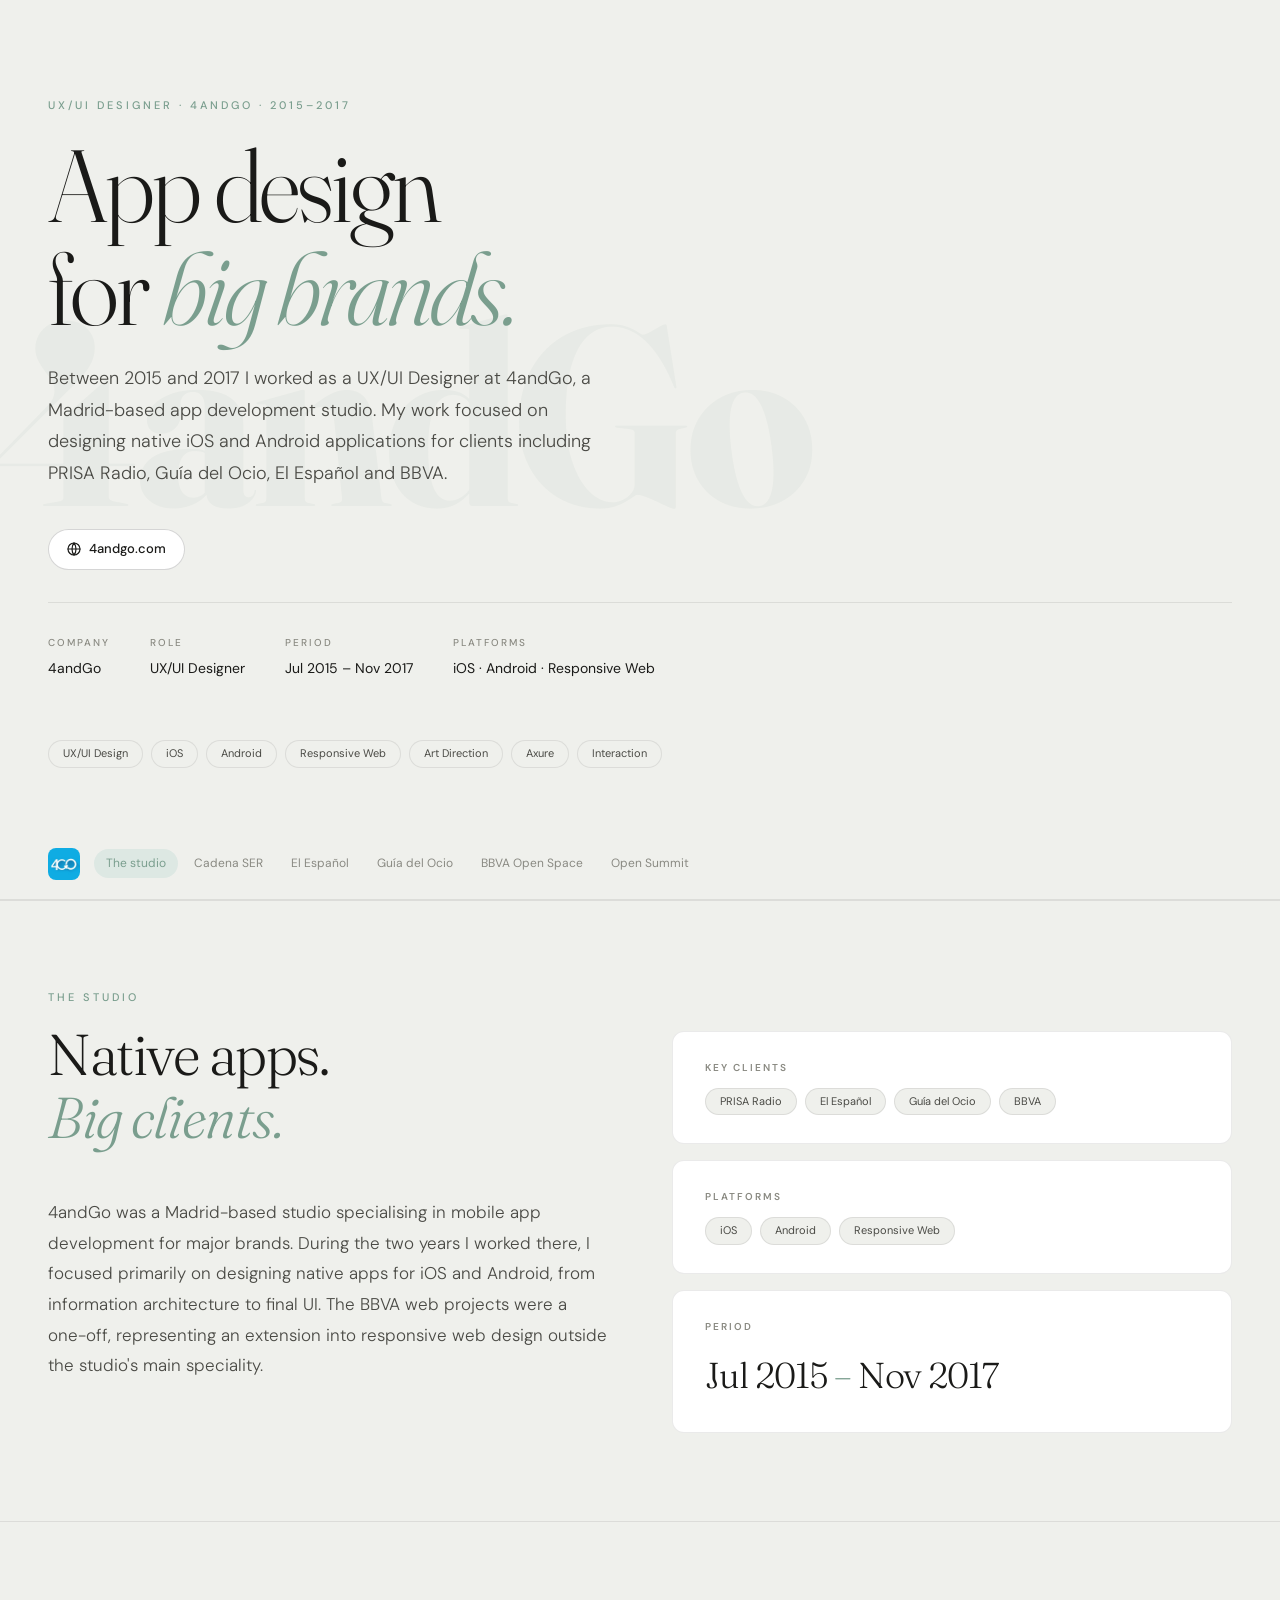
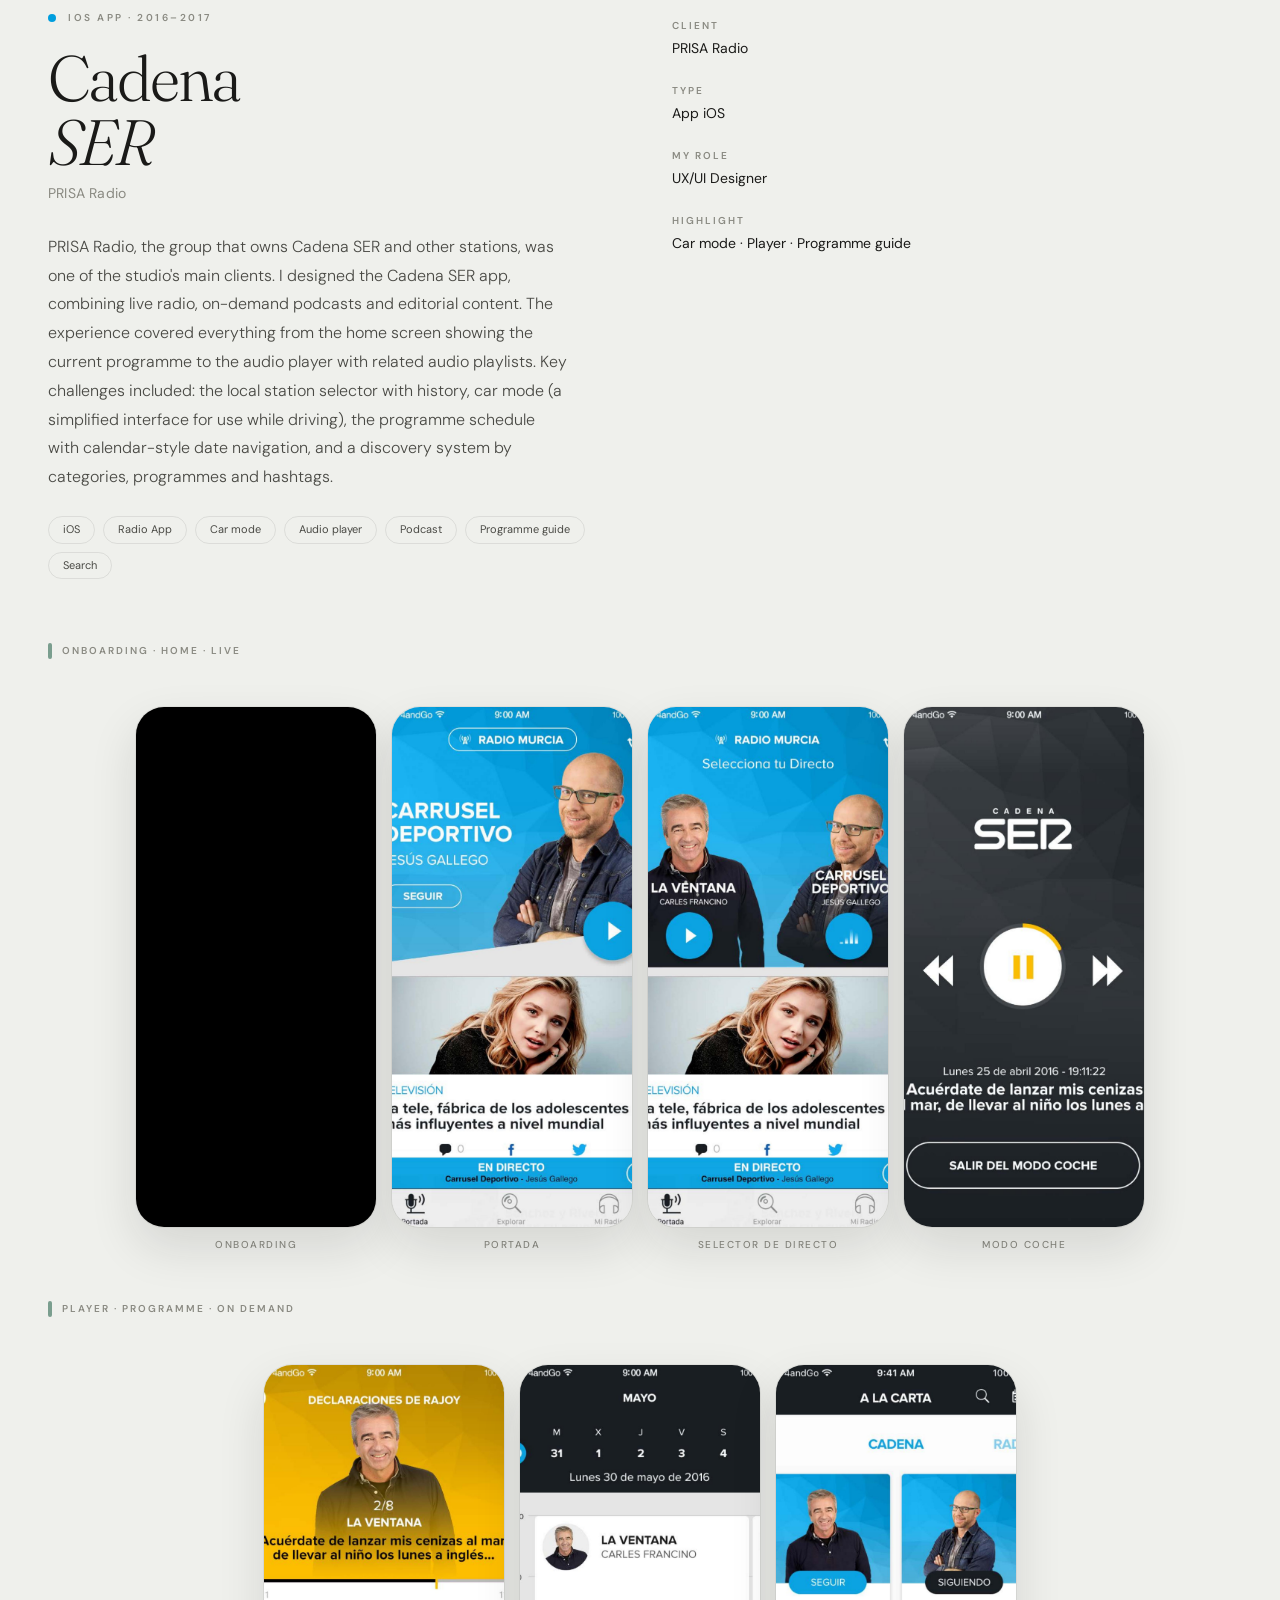
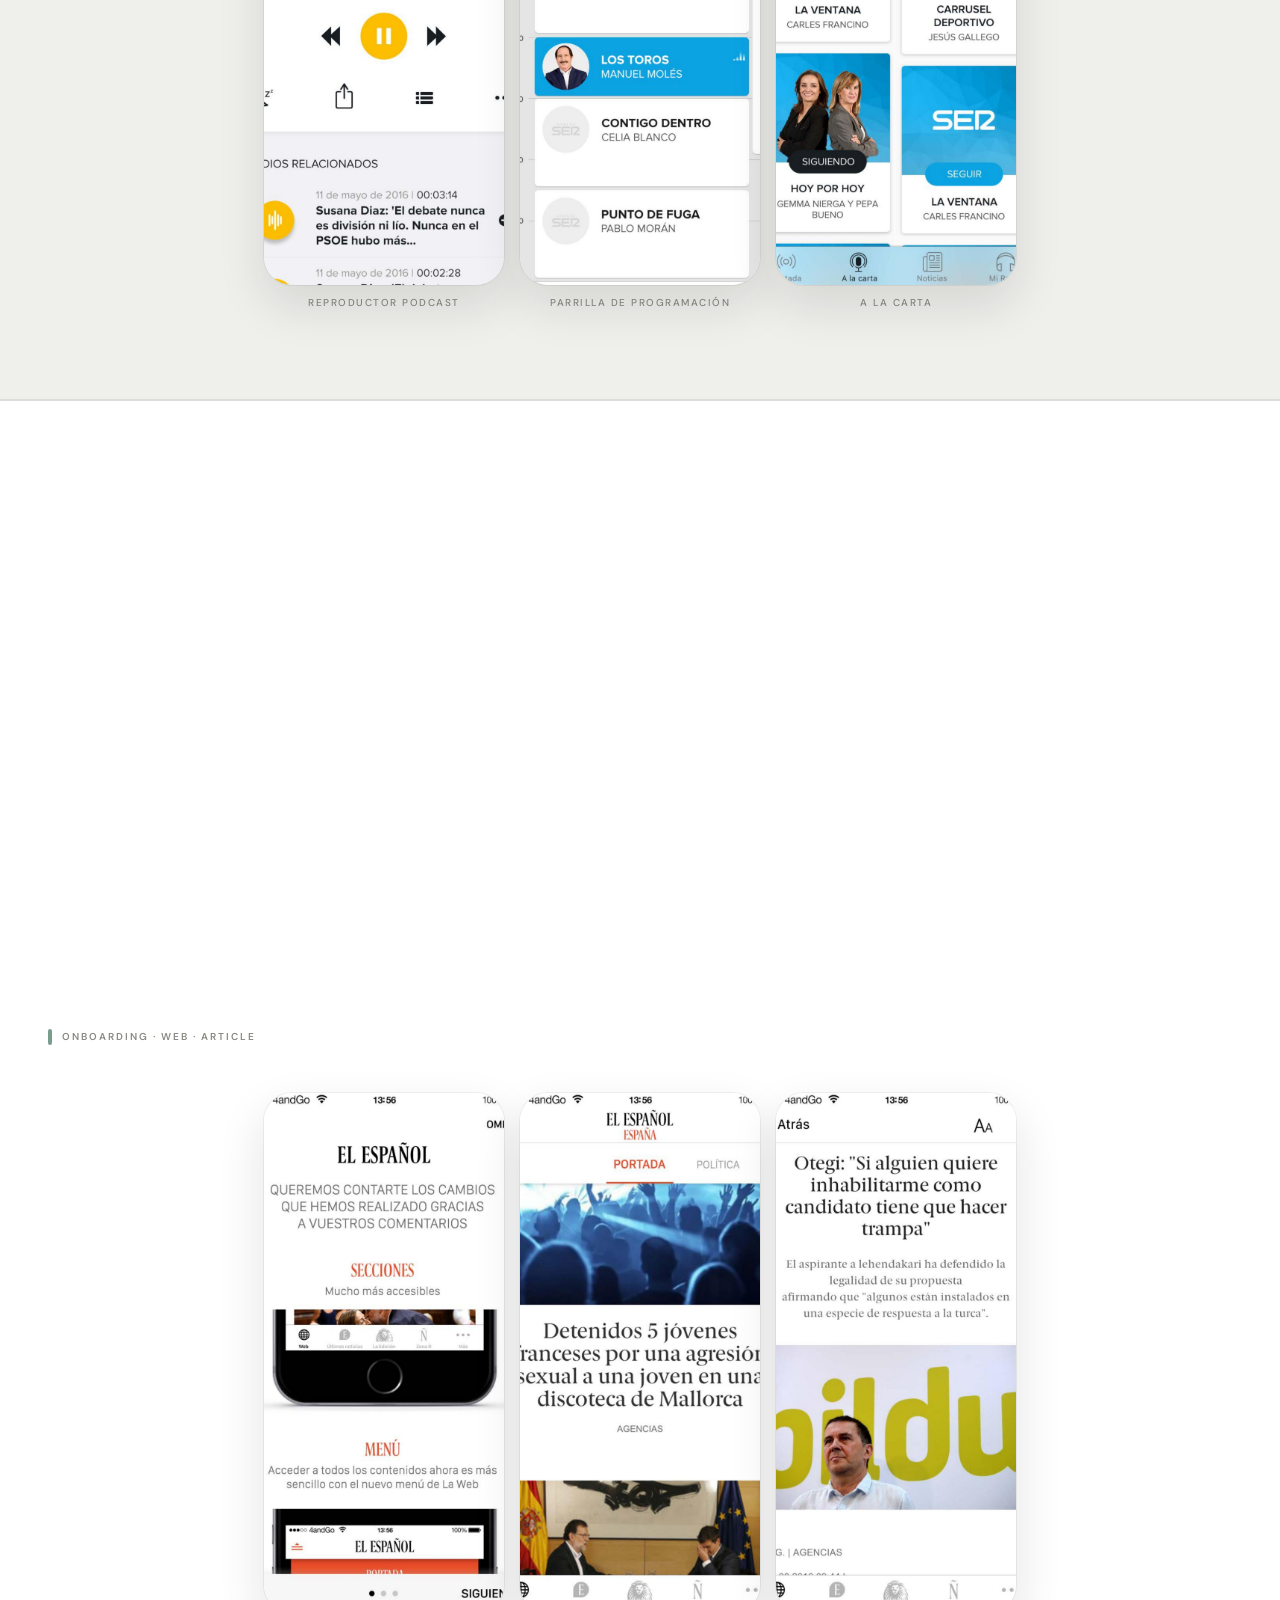
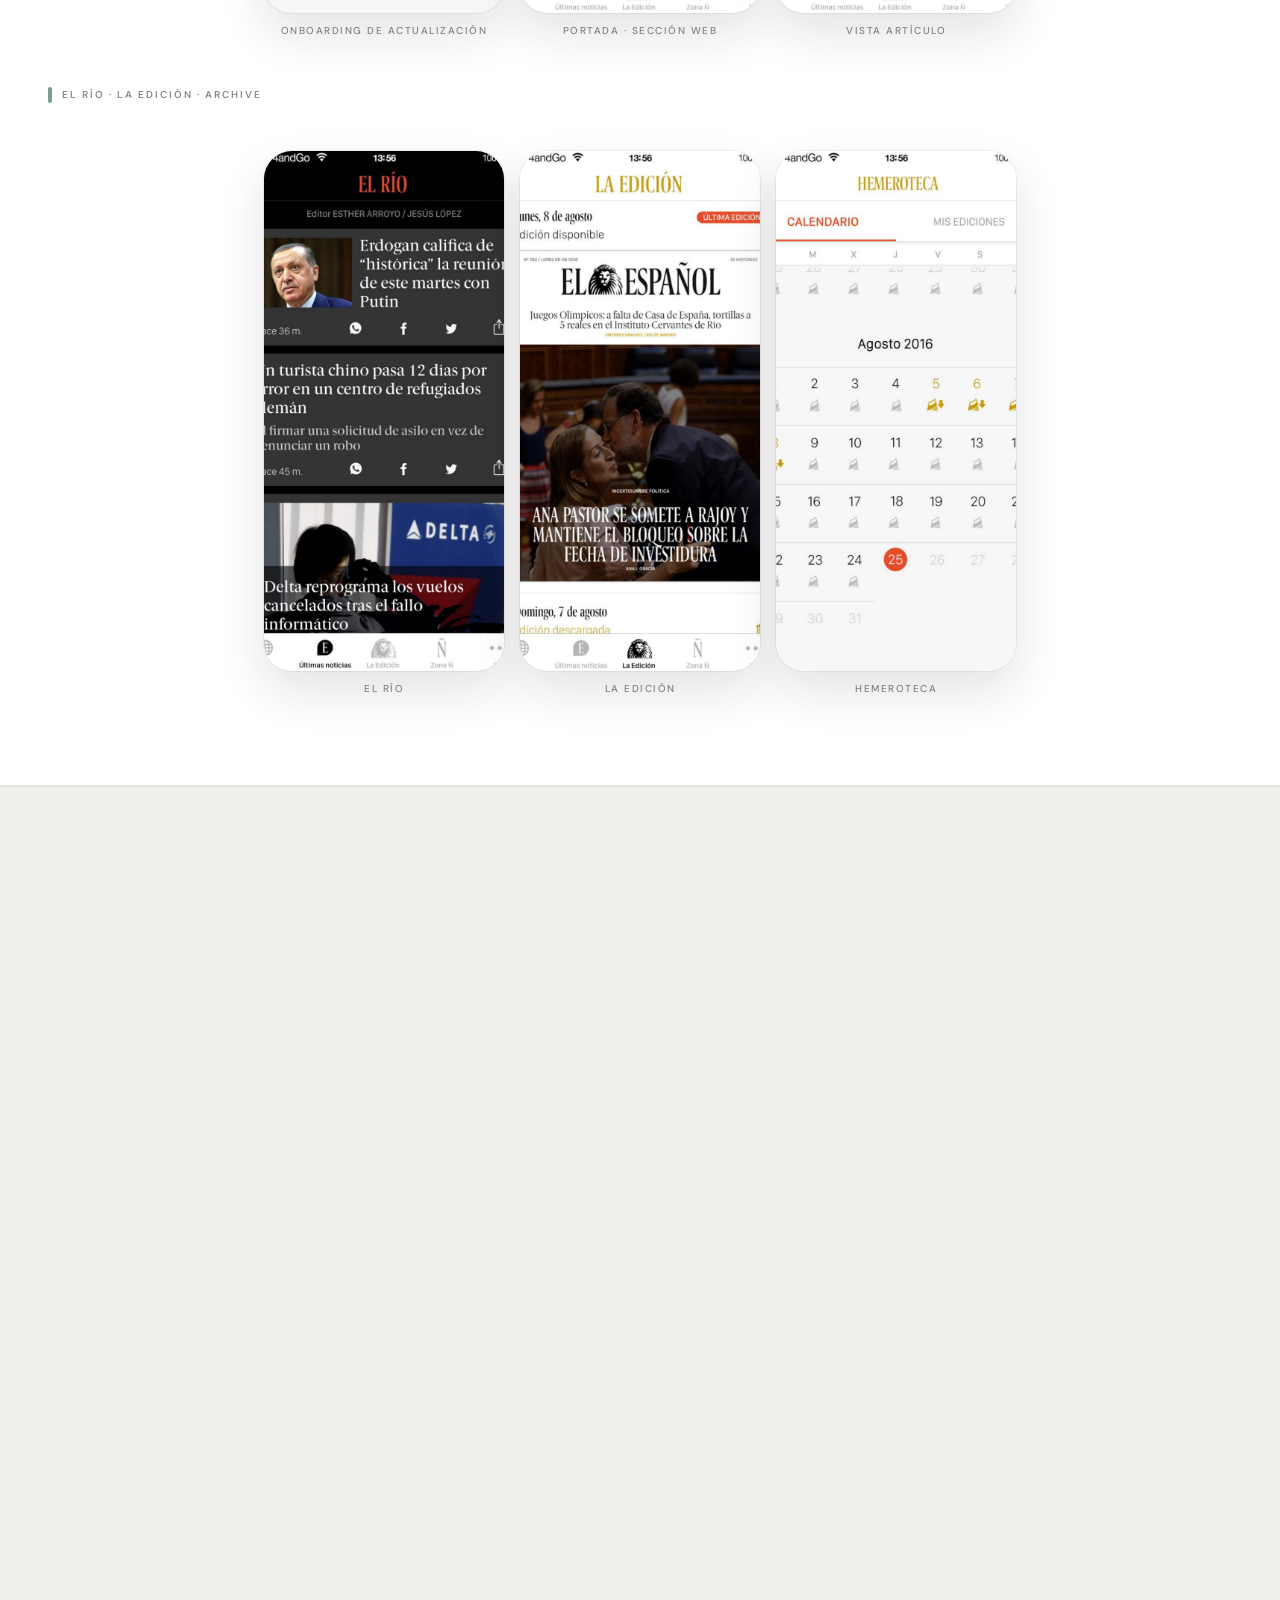
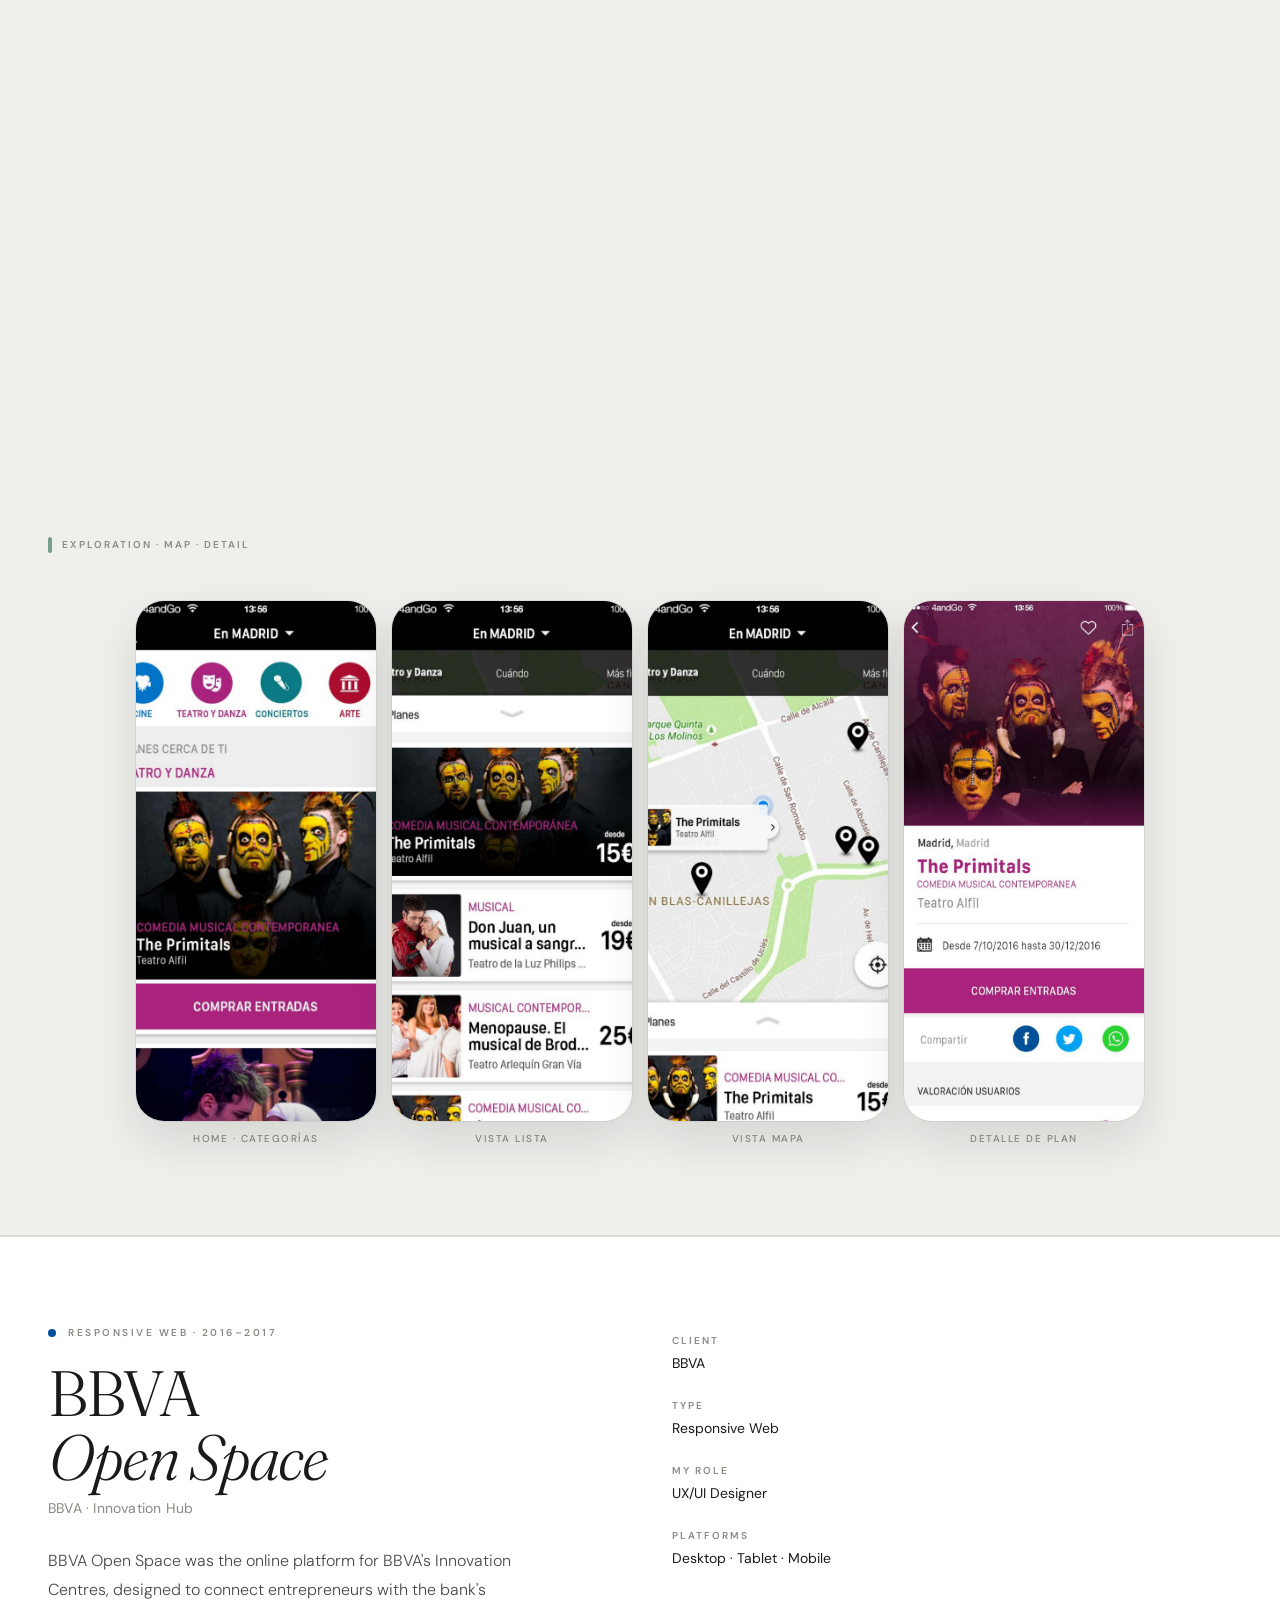
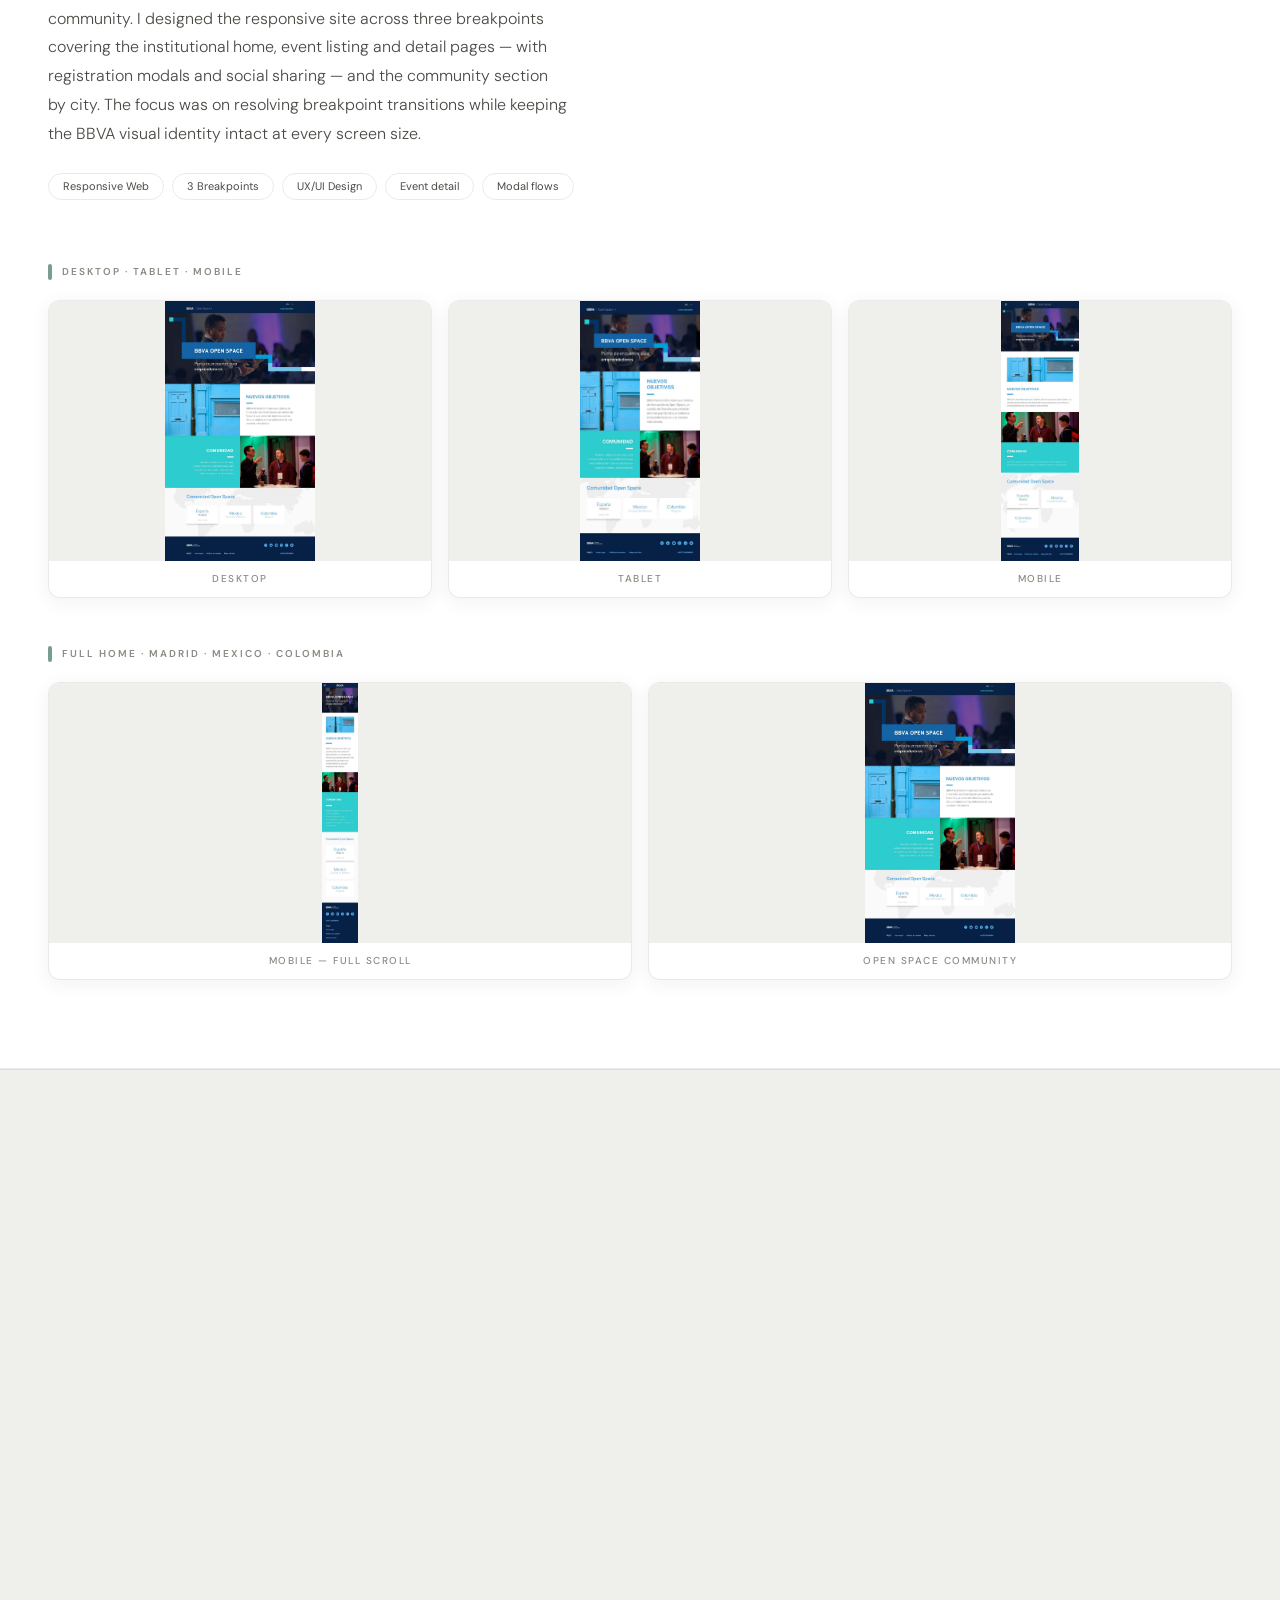
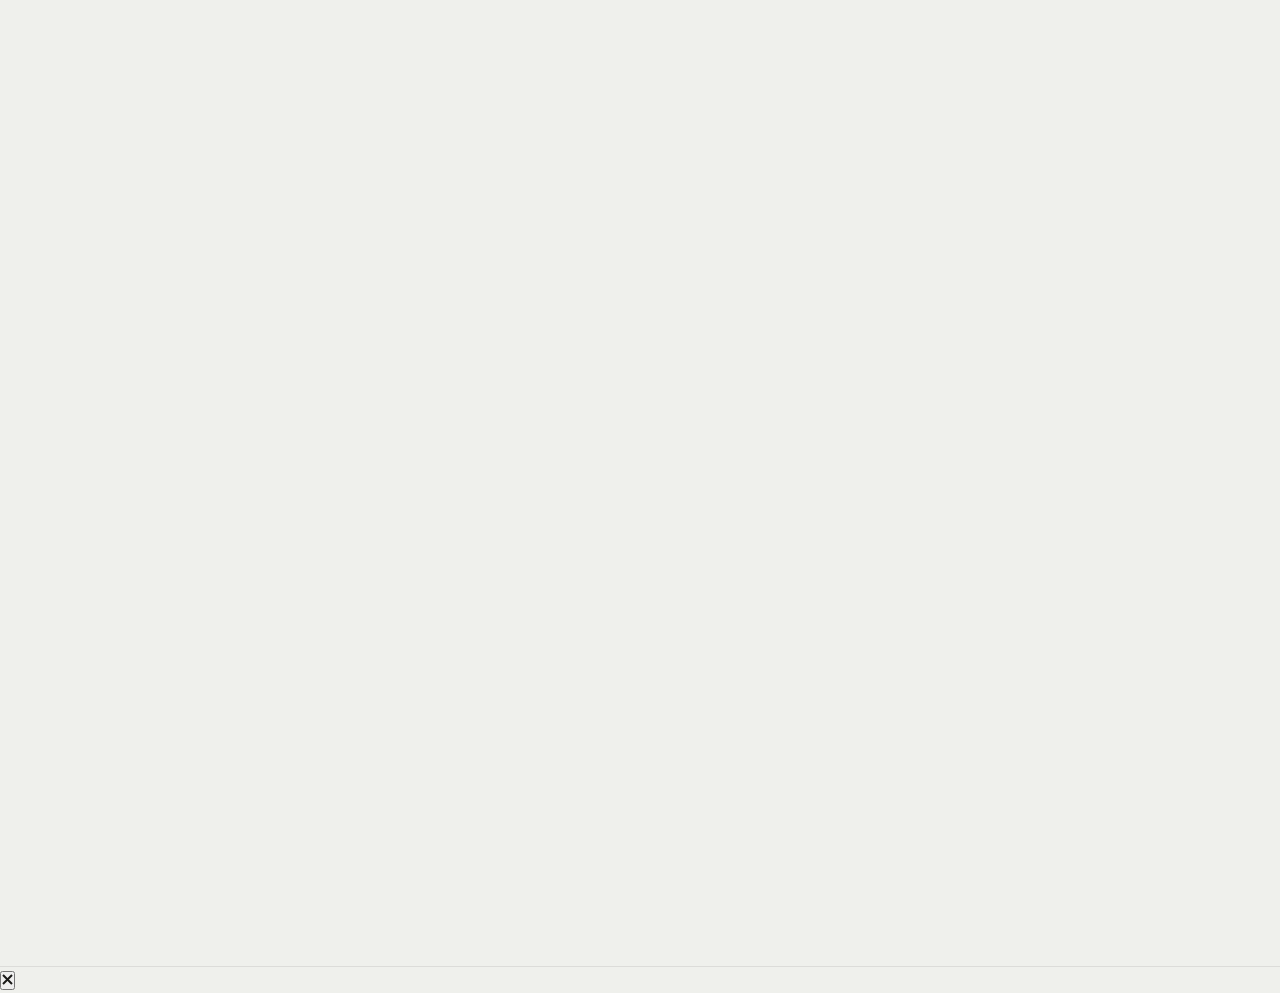
==== commit 5509103d: "Add files via upload" ====
--- a/4andgo.html
+++ b/4andgo.html
@@ -196,6 +196,7 @@
   }
   .screen-web .img-wrap { position: relative; height: 260px; overflow: hidden; background: var(--cream); display: flex; align-items: center; justify-content: center; }
   .screen-web .img-wrap img { width: 100%; height: 100%; object-fit: contain; object-position: top center; display: block; cursor: zoom-in; }
+  @media(max-width:768px) { .screen-web .img-zoom-btn { opacity: 1; transform: translateY(0); } }
   @media(max-width:768px) { .screen-web .img-wrap { height: 200px; } }
   .screen-web .img-zoom-btn { position: absolute; bottom: 10px; right: 10px; display: flex; align-items: center; gap: 6px; padding: 6px 10px; background: rgba(255,255,255,.9); backdrop-filter: blur(6px); border: 1px solid rgba(0,0,0,.1); border-radius: 20px; font-size: 11px; font-weight: 500; color: var(--ink); cursor: pointer; opacity: 0; transform: translateY(4px); transition: opacity .2s var(--ease-out-smooth), transform .2s var(--ease-out-smooth), background .15s; white-space: nowrap; }
   .screen-web .img-wrap:hover .img-zoom-btn { opacity: 1; transform: translateY(0); }
@@ -211,14 +212,15 @@
   .screen-phone-frame .img-zoom-btn svg { width: 13px; height: 13px; flex-shrink: 0; }
 
   /* ─ UNIFIED PHONE FRAME ─ */
-  .phones-row { display: flex; gap: 20px; justify-content: center; flex-wrap: wrap; margin-top: 48px; }
+  .phones-row { display: flex; gap: 16px; justify-content: center; flex-wrap: wrap; margin-top: 48px; }
   .phone-wrap { display: flex; flex-direction: column; align-items: center; gap: 10px; }
-  .phone-frame { width: 190px; aspect-ratio: 9/19.5; border-radius: 28px; overflow: hidden; box-shadow: 0 20px 48px rgba(26,26,24,.12), 0 0 0 1px rgba(26,26,24,.06); position: relative; }
+  .phone-frame { width: 240px; aspect-ratio: 9/19.5; border-radius: 28px; overflow: hidden; box-shadow: 0 20px 48px rgba(26,26,24,.12), 0 0 0 1px rgba(26,26,24,.06); position: relative; }
   .phone-frame img { width: 100%; height: 100%; object-fit: cover; object-position: top center; display: block; cursor: zoom-in; }
   .phone-frame .img-zoom-btn { position: absolute; bottom: 10px; right: 10px; display: flex; align-items: center; gap: 6px; padding: 6px 10px; background: rgba(255,255,255,.9); backdrop-filter: blur(6px); border: 1px solid rgba(0,0,0,.1); border-radius: 20px; font-size: 11px; font-weight: 500; color: var(--ink); cursor: pointer; opacity: 0; transform: translateY(4px); transition: opacity .2s var(--ease-out-smooth), transform .2s var(--ease-out-smooth), background .15s; white-space: nowrap; }
   .phone-frame:hover .img-zoom-btn { opacity: 1; transform: translateY(0); }
   .phone-frame .img-zoom-btn:hover { background: #fff; box-shadow: 0 4px 12px rgba(0,0,0,.12); }
   .phone-frame .img-zoom-btn svg { width: 13px; height: 13px; flex-shrink: 0; }
+  @media(max-width:768px) { .phone-frame .img-zoom-btn { opacity: 1; transform: translateY(0); } }
   .phone-cap { font-size: 10px; font-weight: 500; letter-spacing: 1.5px; text-transform: uppercase; color: var(--ink-light); text-align: center; }
   .screen-phone-cap {
     font-size: 10px; font-weight: 500; letter-spacing: 1.5px;
@@ -704,11 +706,11 @@
     <div class="gallery-section-label" data-i18n data-es="Home completa · Madrid · México · Colombia" data-en="Full home · Madrid · Mexico · Colombia">Home completa · Madrid · México · Colombia</div>
     <div class="gallery-web-2">
       <div class="screen-web">
-        <img src="assets/bbva_os-04.jpg" alt="BBVA Open Space — Mobile scroll">
+        <div class="img-wrap"><img onclick="openImgLightbox(this)" src="assets/bbva_os-04.jpg" alt="BBVA Open Space — Mobile scroll"><button class="img-zoom-btn" onclick="openImgLightbox(this.closest('.img-wrap').querySelector('img'))"><svg viewBox="0 0 24 24" fill="none" stroke="currentColor" stroke-width="2"><circle cx="11" cy="11" r="7"/><path d="m21 21-4.35-4.35"/><path d="M11 8v6M8 11h6"/></svg>Ampliar imagen</button></div>
         <div class="screen-web-cap" data-i18n data-es="Mobile — Scroll completo" data-en="Mobile — Full scroll">Mobile — Scroll completo</div>
       </div>
       <div class="screen-web">
-        <img src="assets/bbva_os-01.jpg" alt="BBVA Open Space — Comunidad">
+        <div class="img-wrap"><img onclick="openImgLightbox(this)" src="assets/bbva_os-01.jpg" alt="BBVA Open Space — Comunidad"><button class="img-zoom-btn" onclick="openImgLightbox(this.closest('.img-wrap').querySelector('img'))"><svg viewBox="0 0 24 24" fill="none" stroke="currentColor" stroke-width="2"><circle cx="11" cy="11" r="7"/><path d="m21 21-4.35-4.35"/><path d="M11 8v6M8 11h6"/></svg>Ampliar imagen</button></div>
         <div class="screen-web-cap" data-i18n data-es="Comunidad Open Space" data-en="Open Space Community">Comunidad Open Space</div>
       </div>
     </div>
@@ -783,11 +785,11 @@
     <div class="gallery-section-label" data-i18n data-es="Programa multi-día" data-en="Multi-day programme">Programa multi-día</div>
     <div class="gallery-web-2">
       <div class="screen-web">
-        <img src="assets/bbva_sum_prog-16.jpg" alt="BBVA Open Summit — Programa">
+        <div class="img-wrap"><img onclick="openImgLightbox(this)" src="assets/bbva_sum_prog-16.jpg" alt="BBVA Open Summit — Programa"><button class="img-zoom-btn" onclick="openImgLightbox(this.closest('.img-wrap').querySelector('img'))"><svg viewBox="0 0 24 24" fill="none" stroke="currentColor" stroke-width="2"><circle cx="11" cy="11" r="7"/><path d="m21 21-4.35-4.35"/><path d="M11 8v6M8 11h6"/></svg>Ampliar imagen</button></div>
         <div class="screen-web-cap" data-i18n data-es="Programa — Filtrado por día y espacio" data-en="Programme — Filtered by day and space">Programa — Filtrado por día y espacio</div>
       </div>
       <div class="screen-web">
-        <img src="assets/bbva_sum_m1-04.jpg" alt="BBVA Open Summit — Mobile menú">
+        <div class="img-wrap"><img onclick="openImgLightbox(this)" src="assets/bbva_sum_m1-04.jpg" alt="BBVA Open Summit — Mobile menú"><button class="img-zoom-btn" onclick="openImgLightbox(this.closest('.img-wrap').querySelector('img'))"><svg viewBox="0 0 24 24" fill="none" stroke="currentColor" stroke-width="2"><circle cx="11" cy="11" r="7"/><path d="m21 21-4.35-4.35"/><path d="M11 8v6M8 11h6"/></svg>Ampliar imagen</button></div>
         <div class="screen-web-cap" data-i18n data-es="Mobile — Menú de navegación" data-en="Mobile — Navigation menu">Mobile — Menú de navegación</div>
       </div>
     </div>
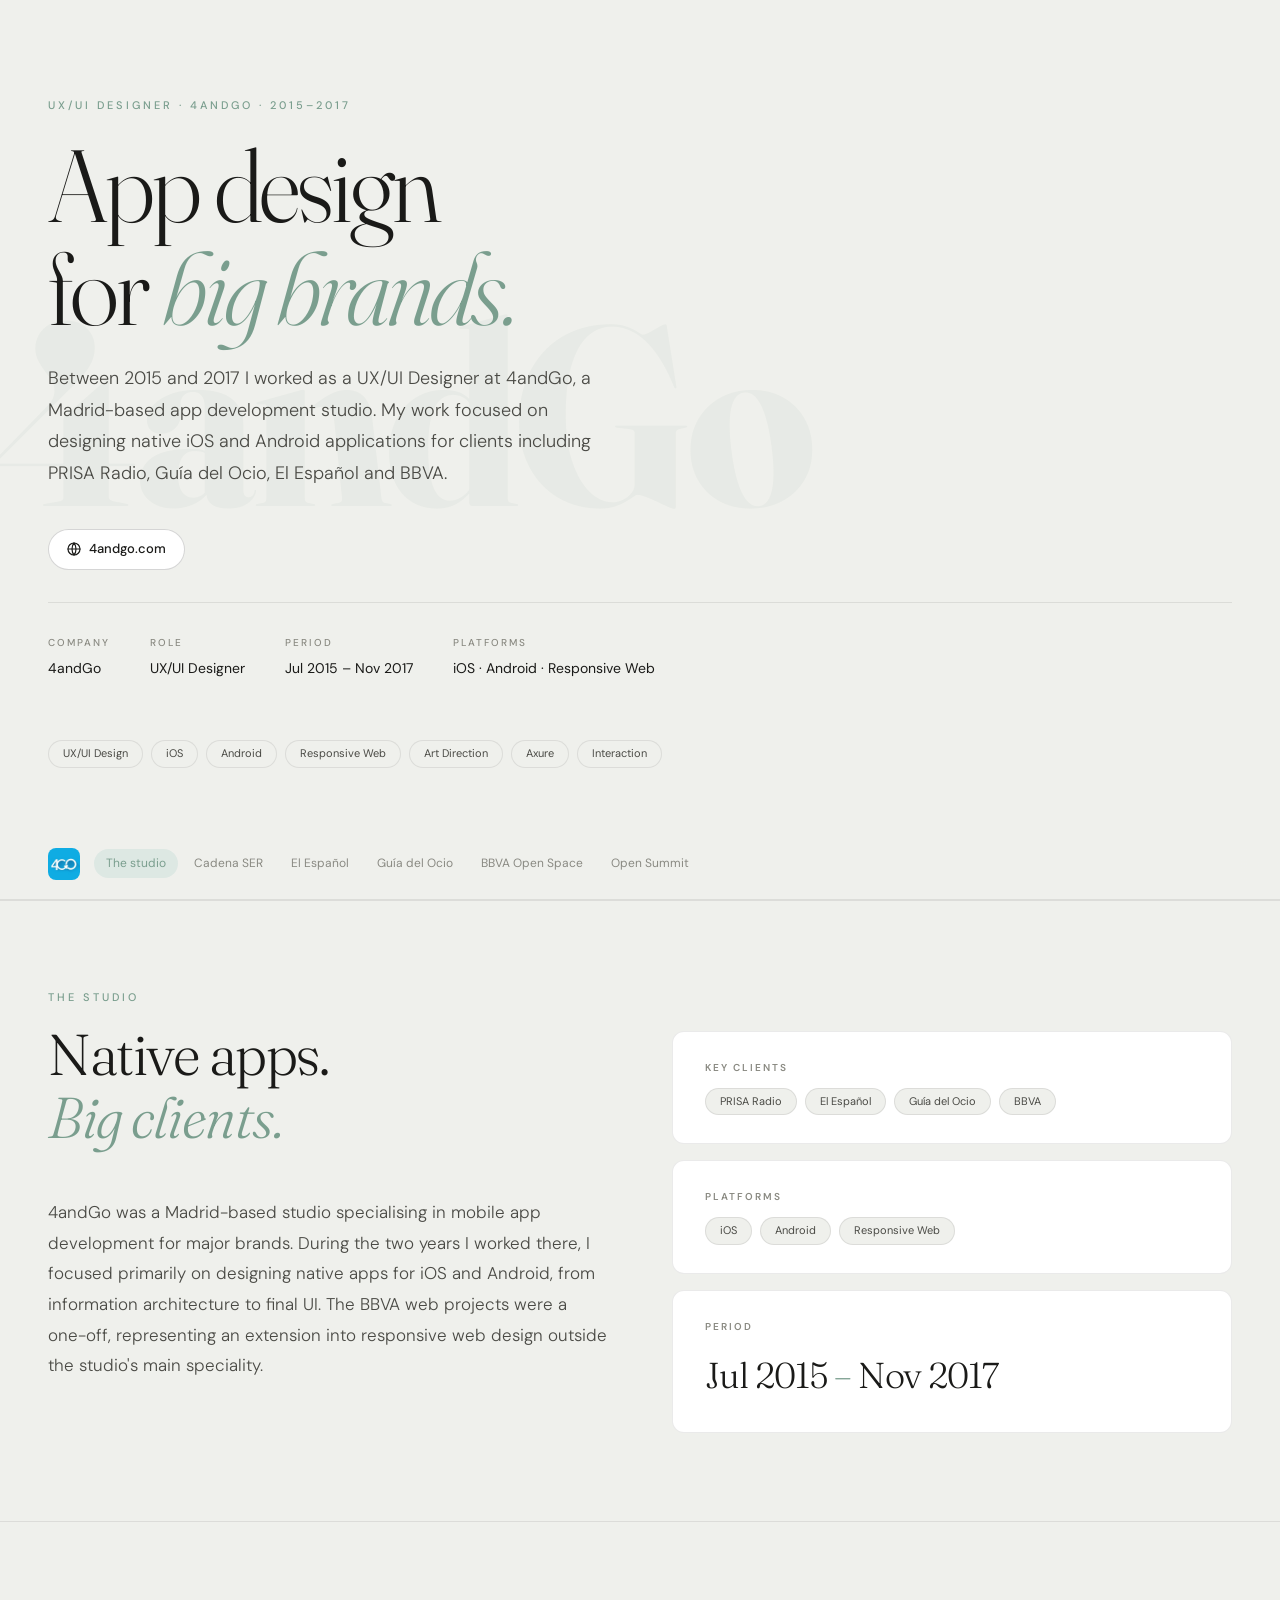
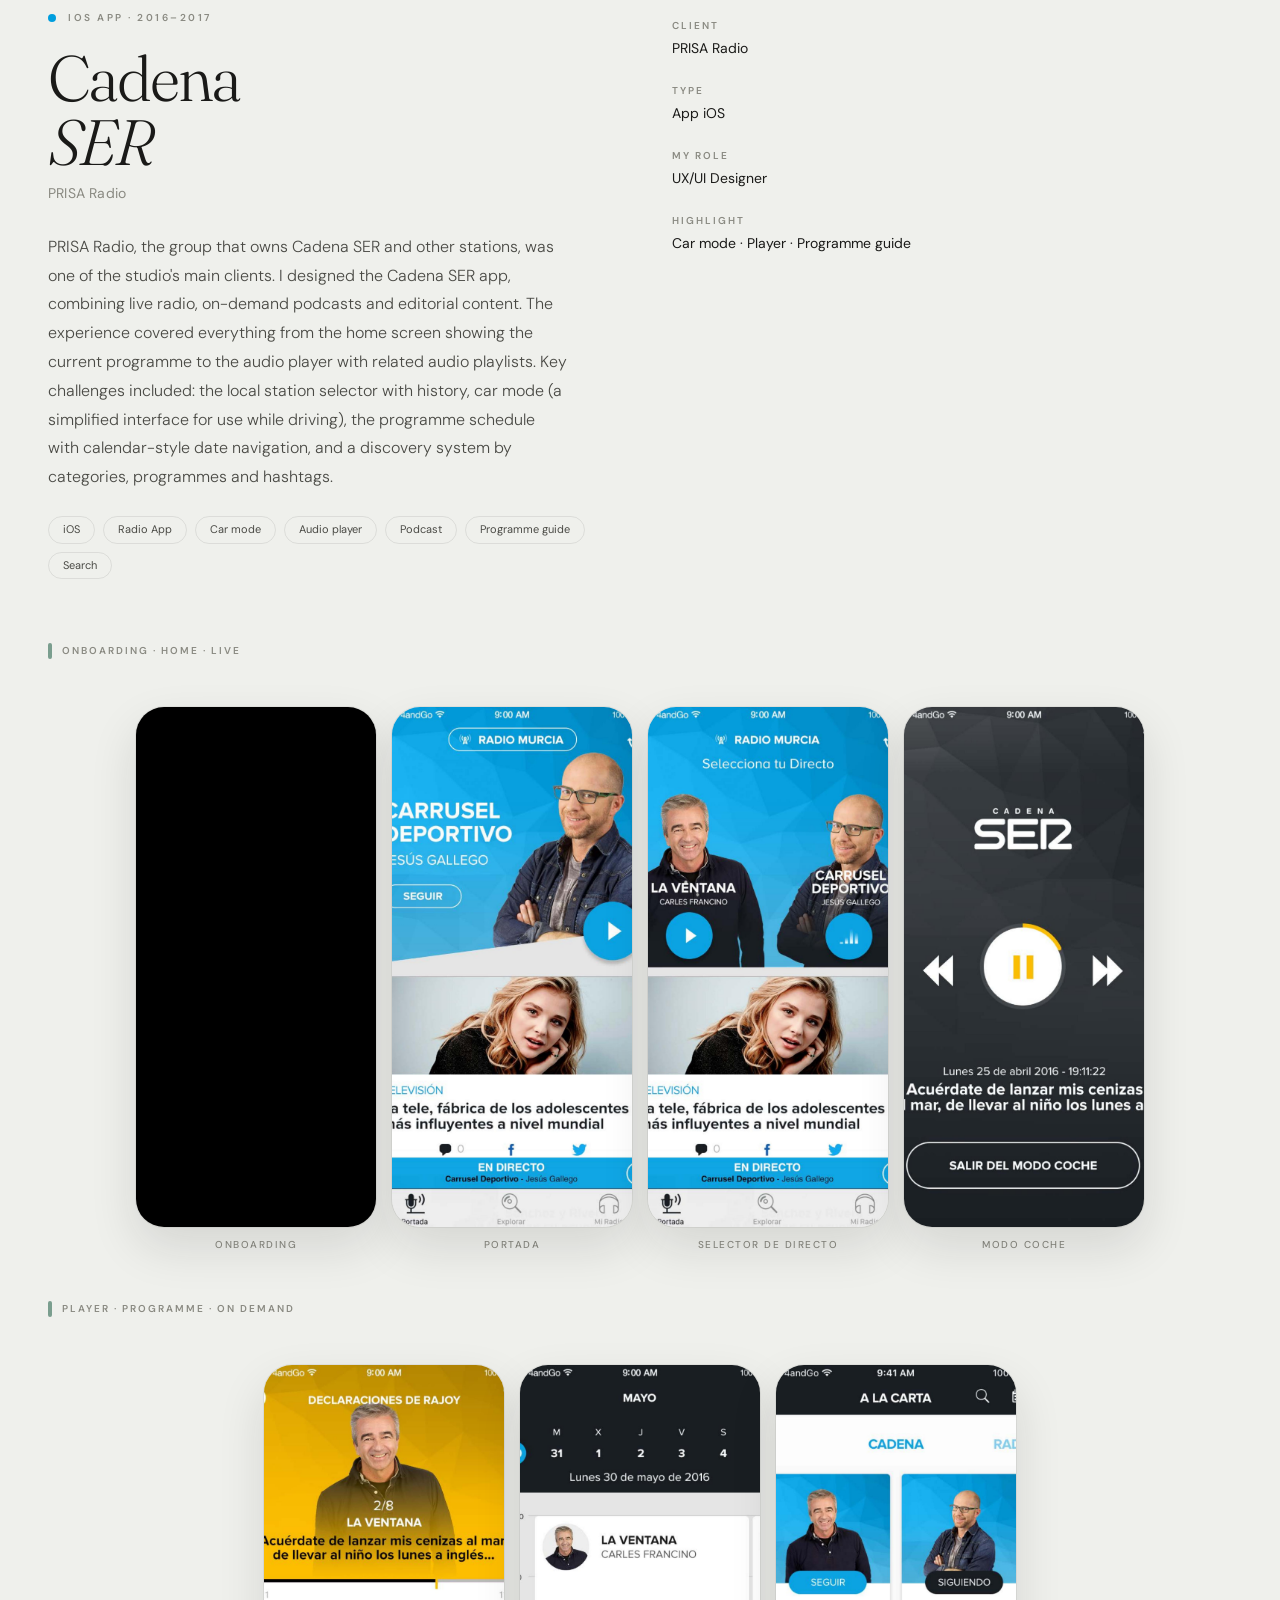
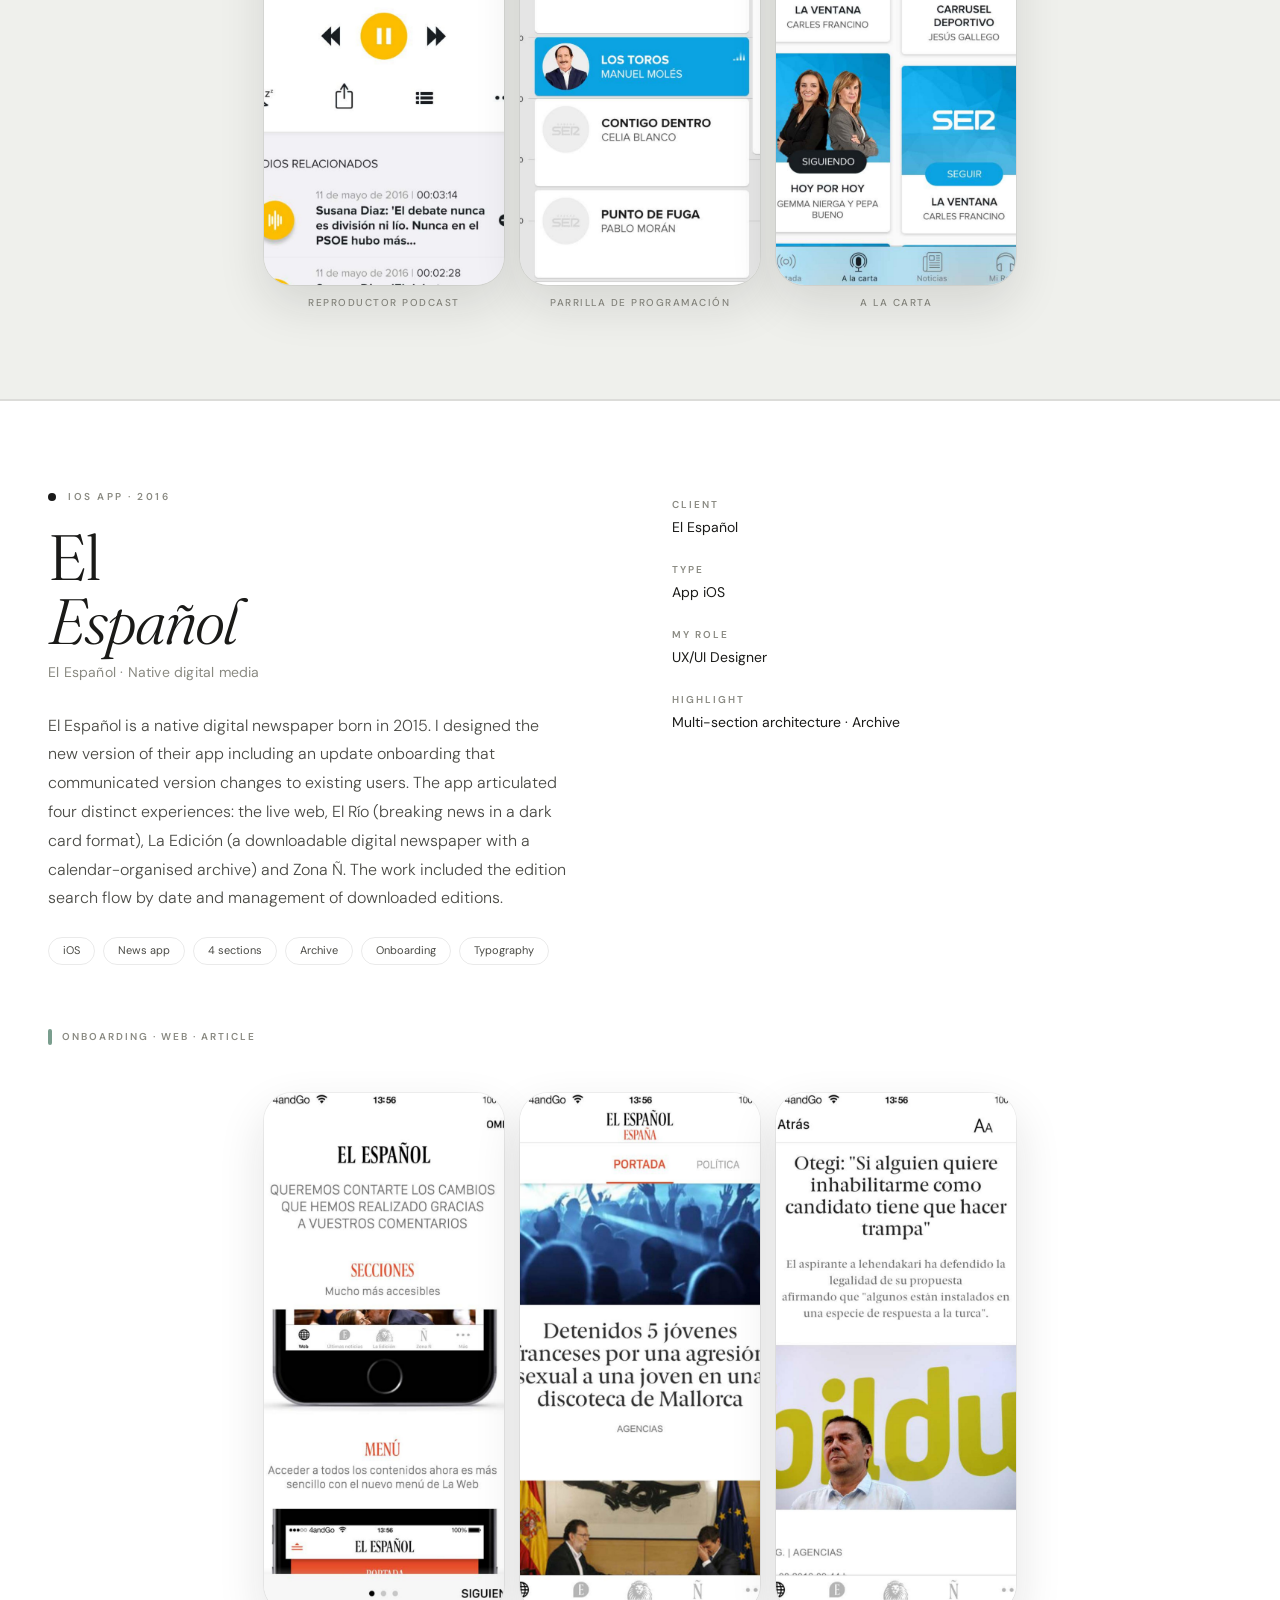
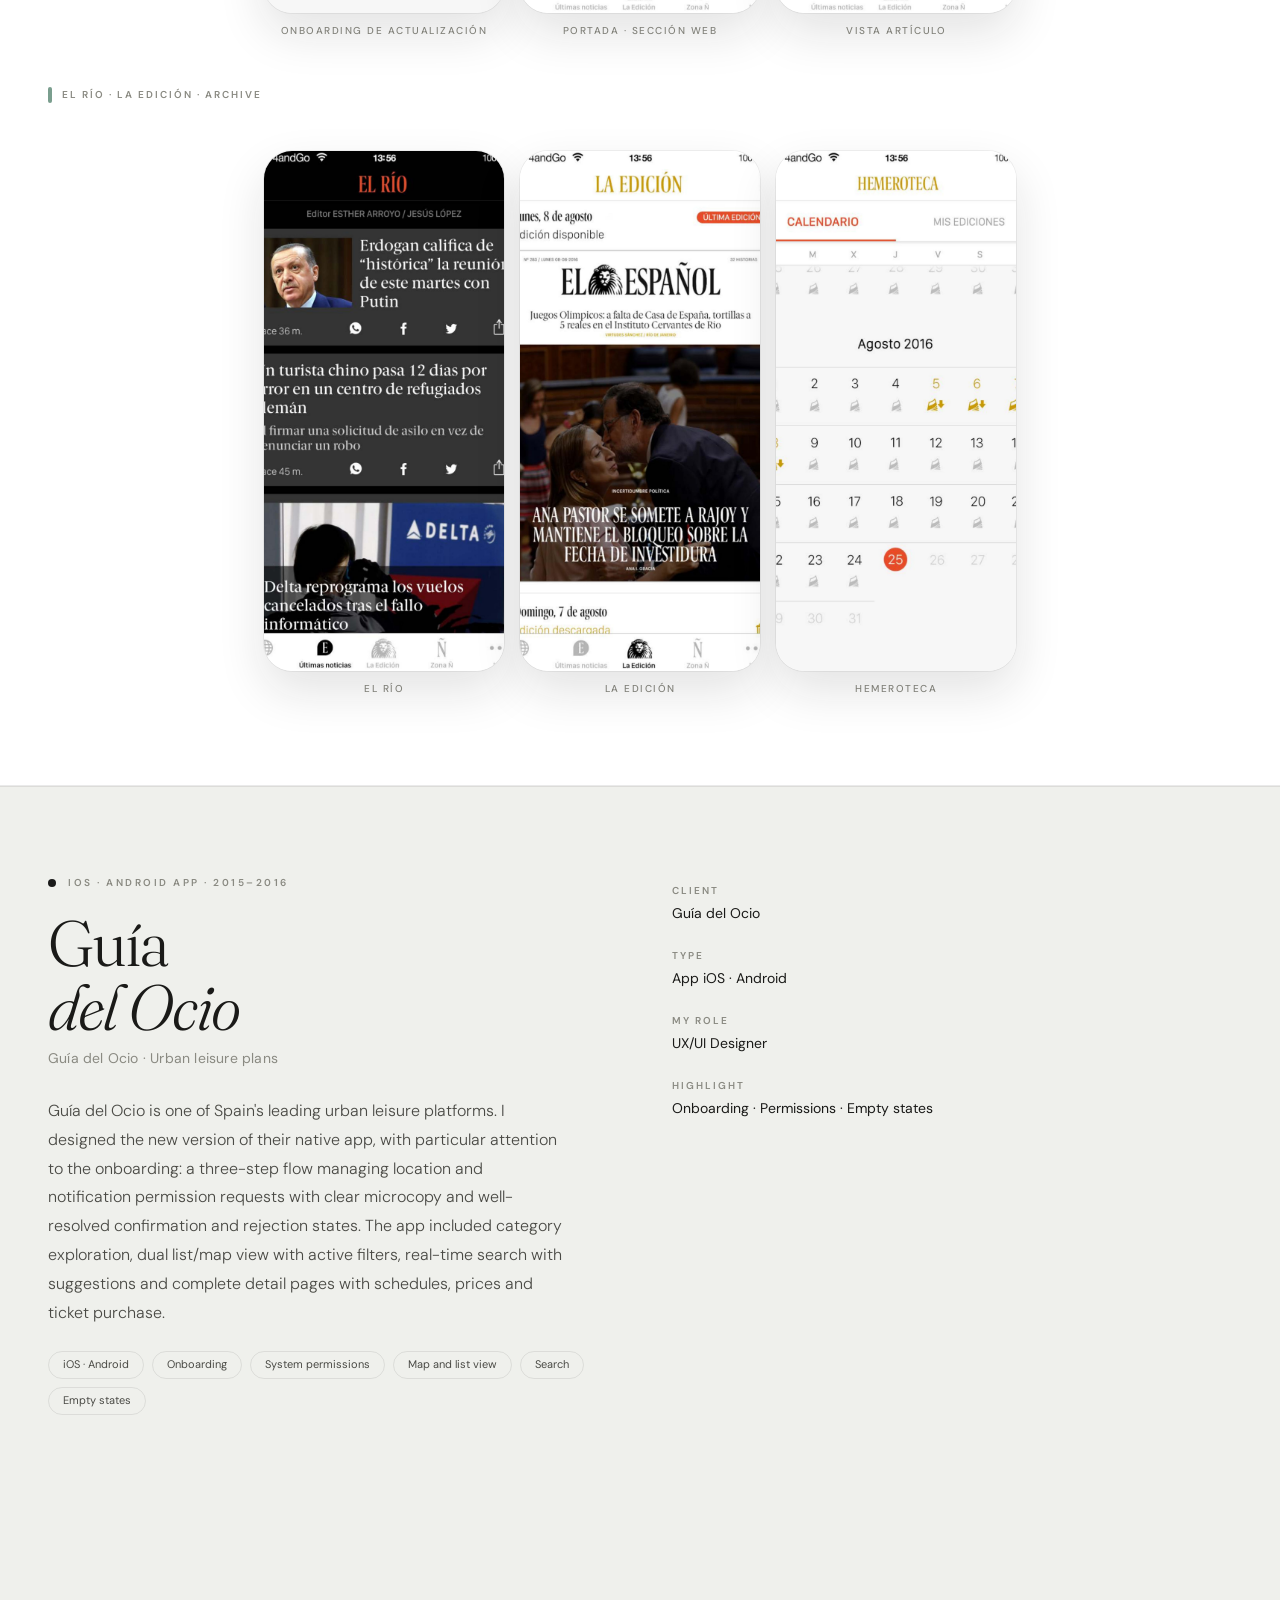
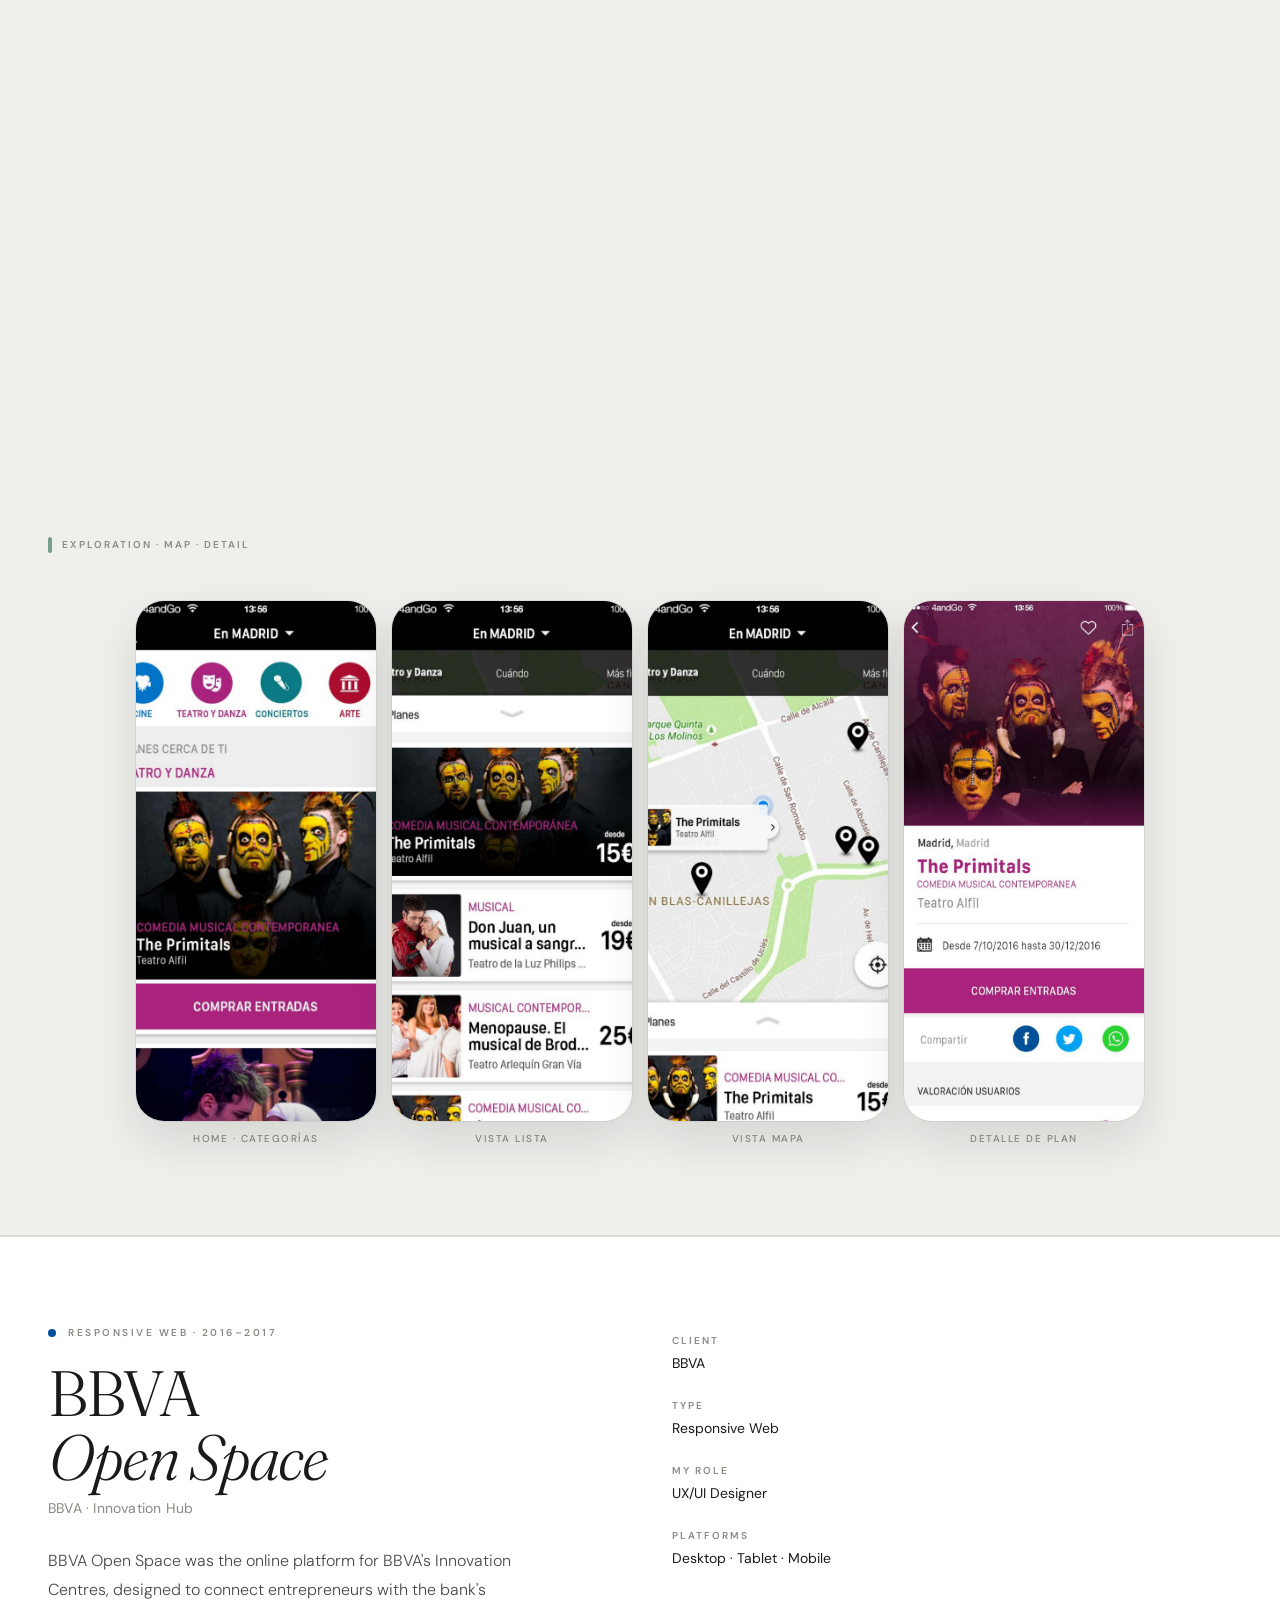
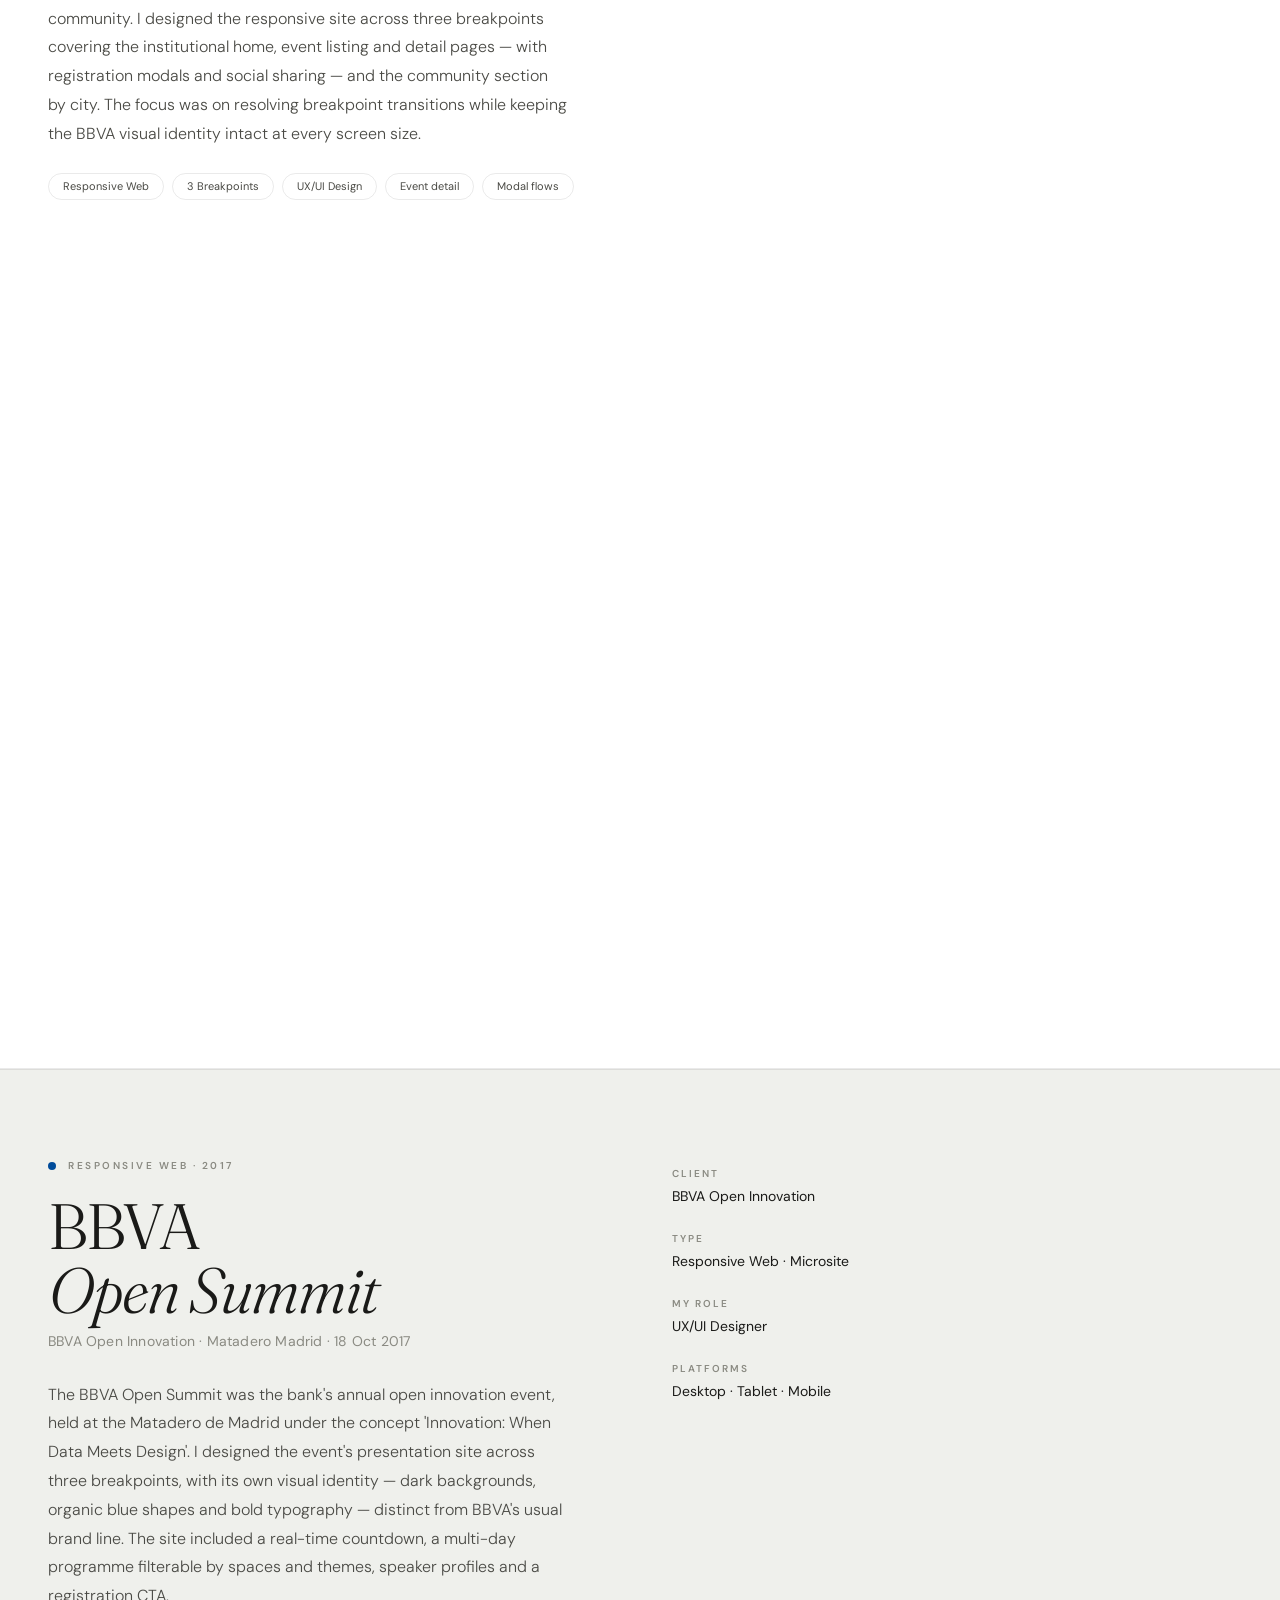
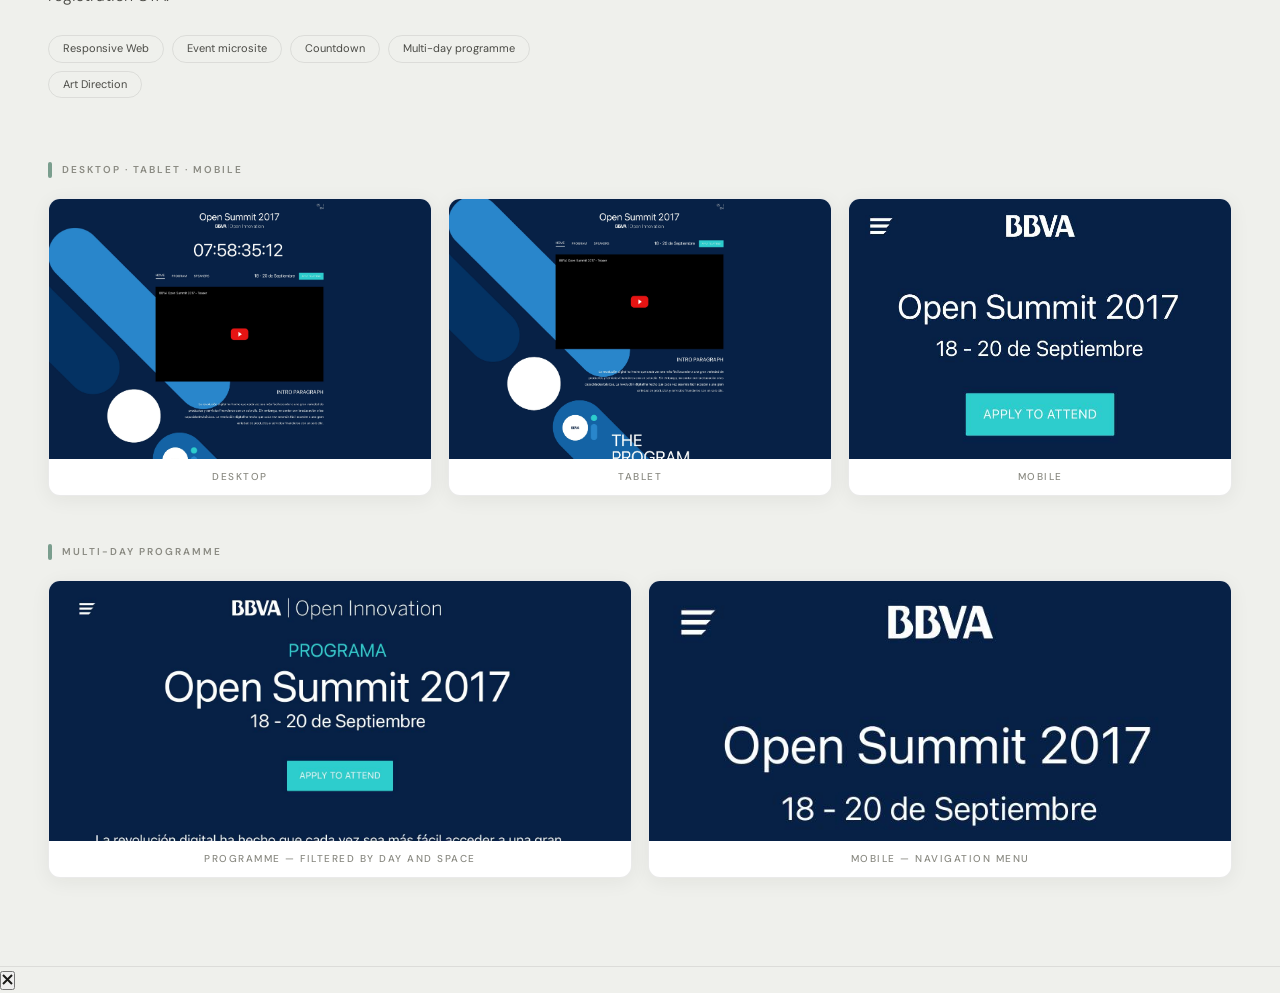
==== commit 2d9dece0: "Add files via upload" ====
--- a/4andgo.html
+++ b/4andgo.html
@@ -194,8 +194,8 @@
     border-radius: var(--radius-md); overflow: hidden;
     box-shadow: 0 4px 20px rgba(26,26,24,.06);
   }
-  .screen-web .img-wrap { position: relative; height: 260px; overflow: hidden; background: var(--cream); display: flex; align-items: center; justify-content: center; }
-  .screen-web .img-wrap img { width: 100%; height: 100%; object-fit: contain; object-position: top center; display: block; cursor: zoom-in; }
+  .screen-web .img-wrap { position: relative; height: 260px; overflow: hidden; background: var(--cream); display: flex; align-items: flex-start; justify-content: center; }
+  .screen-web .img-wrap img { width: 100%; height: auto; object-position: top center; display: block; cursor: zoom-in; }
   @media(max-width:768px) { .screen-web .img-zoom-btn { opacity: 1; transform: translateY(0); } }
   @media(max-width:768px) { .screen-web .img-wrap { height: 200px; } }
   .screen-web .img-zoom-btn { position: absolute; bottom: 10px; right: 10px; display: flex; align-items: center; gap: 6px; padding: 6px 10px; background: rgba(255,255,255,.9); backdrop-filter: blur(6px); border: 1px solid rgba(0,0,0,.1); border-radius: 20px; font-size: 11px; font-weight: 500; color: var(--ink); cursor: pointer; opacity: 0; transform: translateY(4px); transition: opacity .2s var(--ease-out-smooth), transform .2s var(--ease-out-smooth), background .15s; white-space: nowrap; }
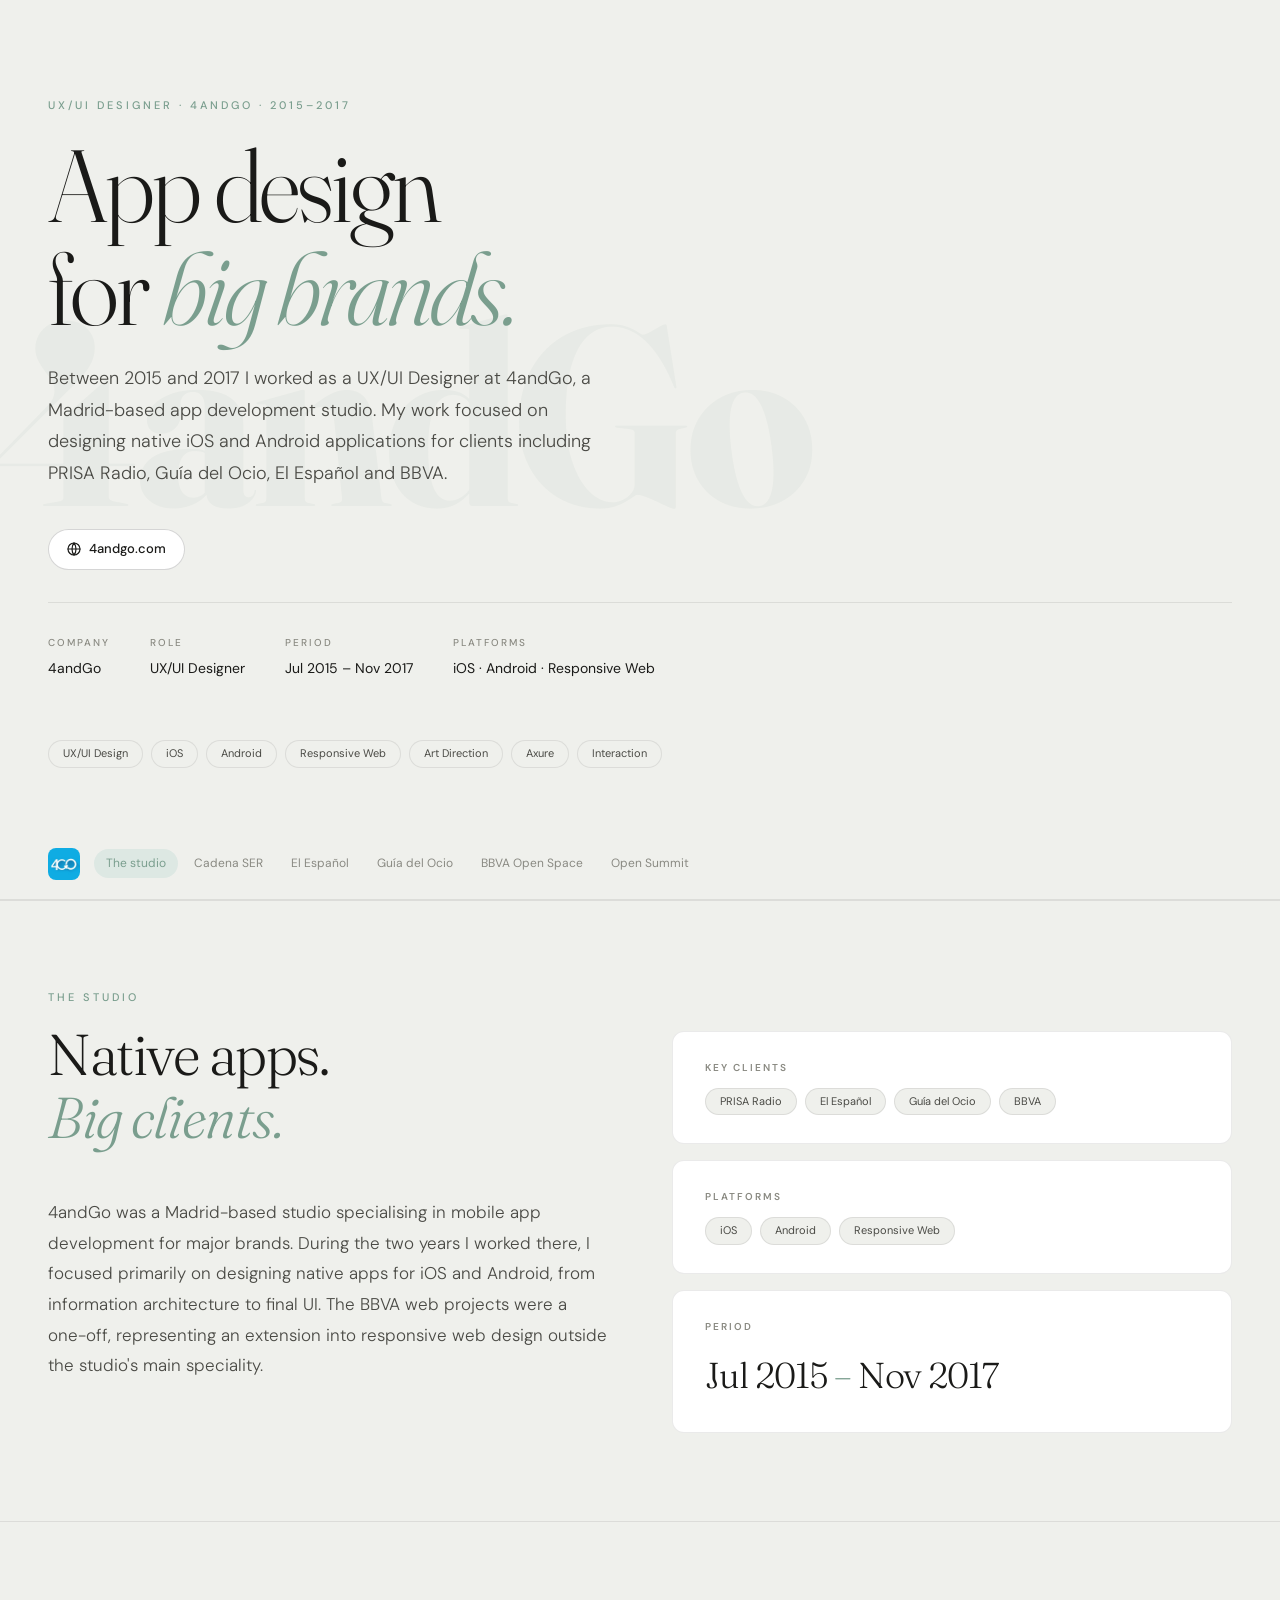
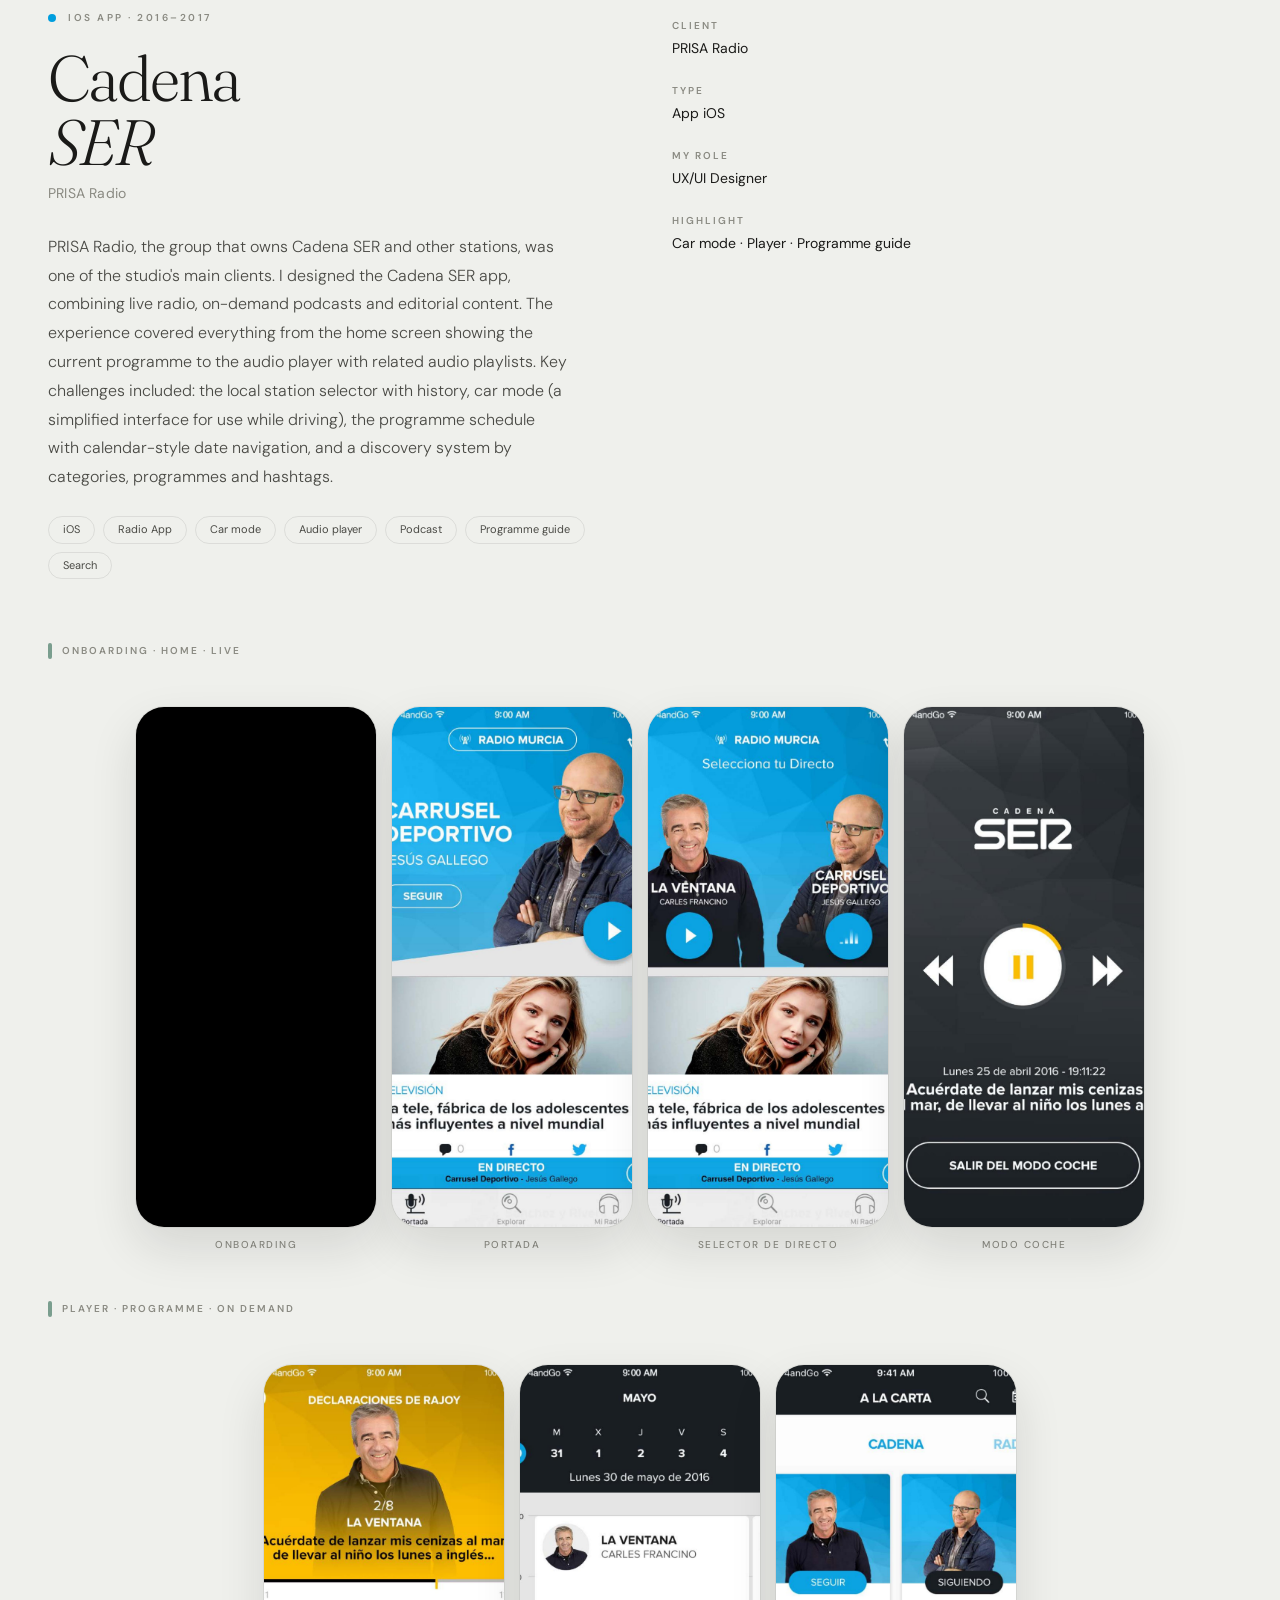
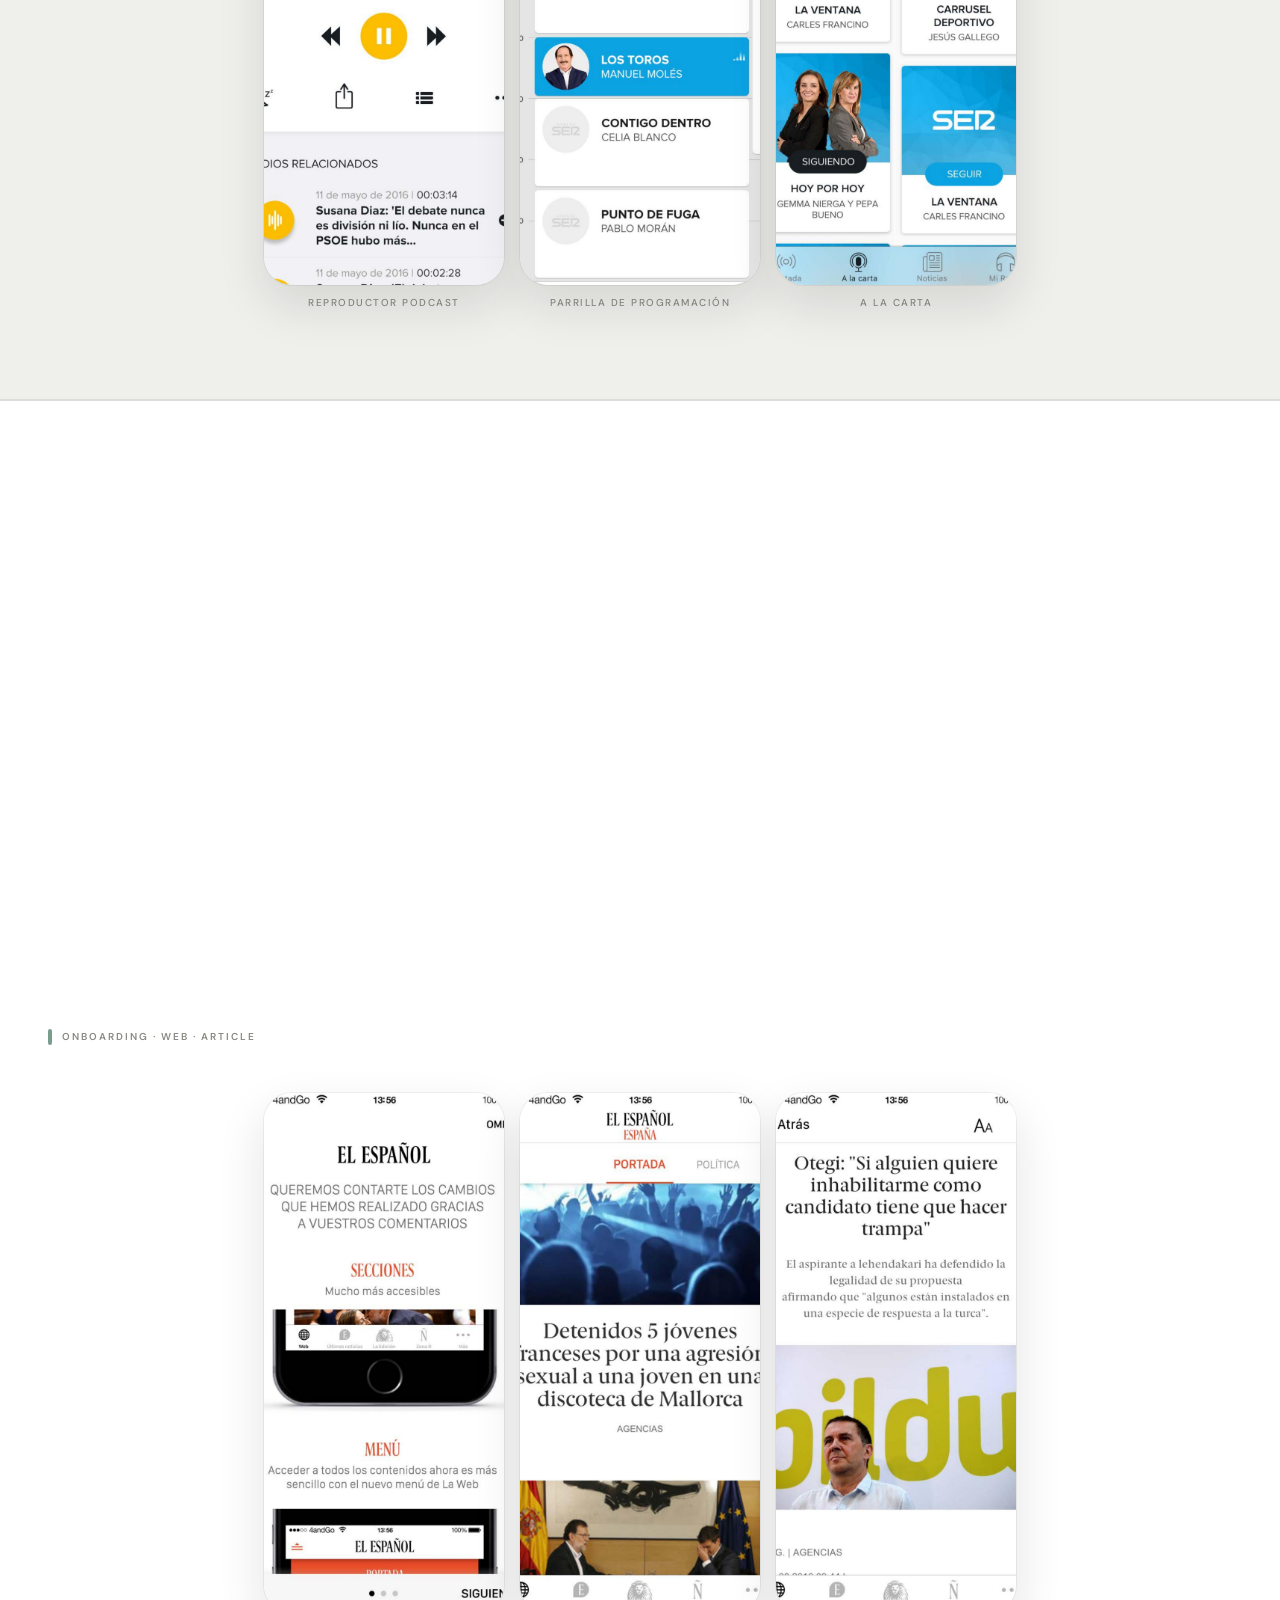
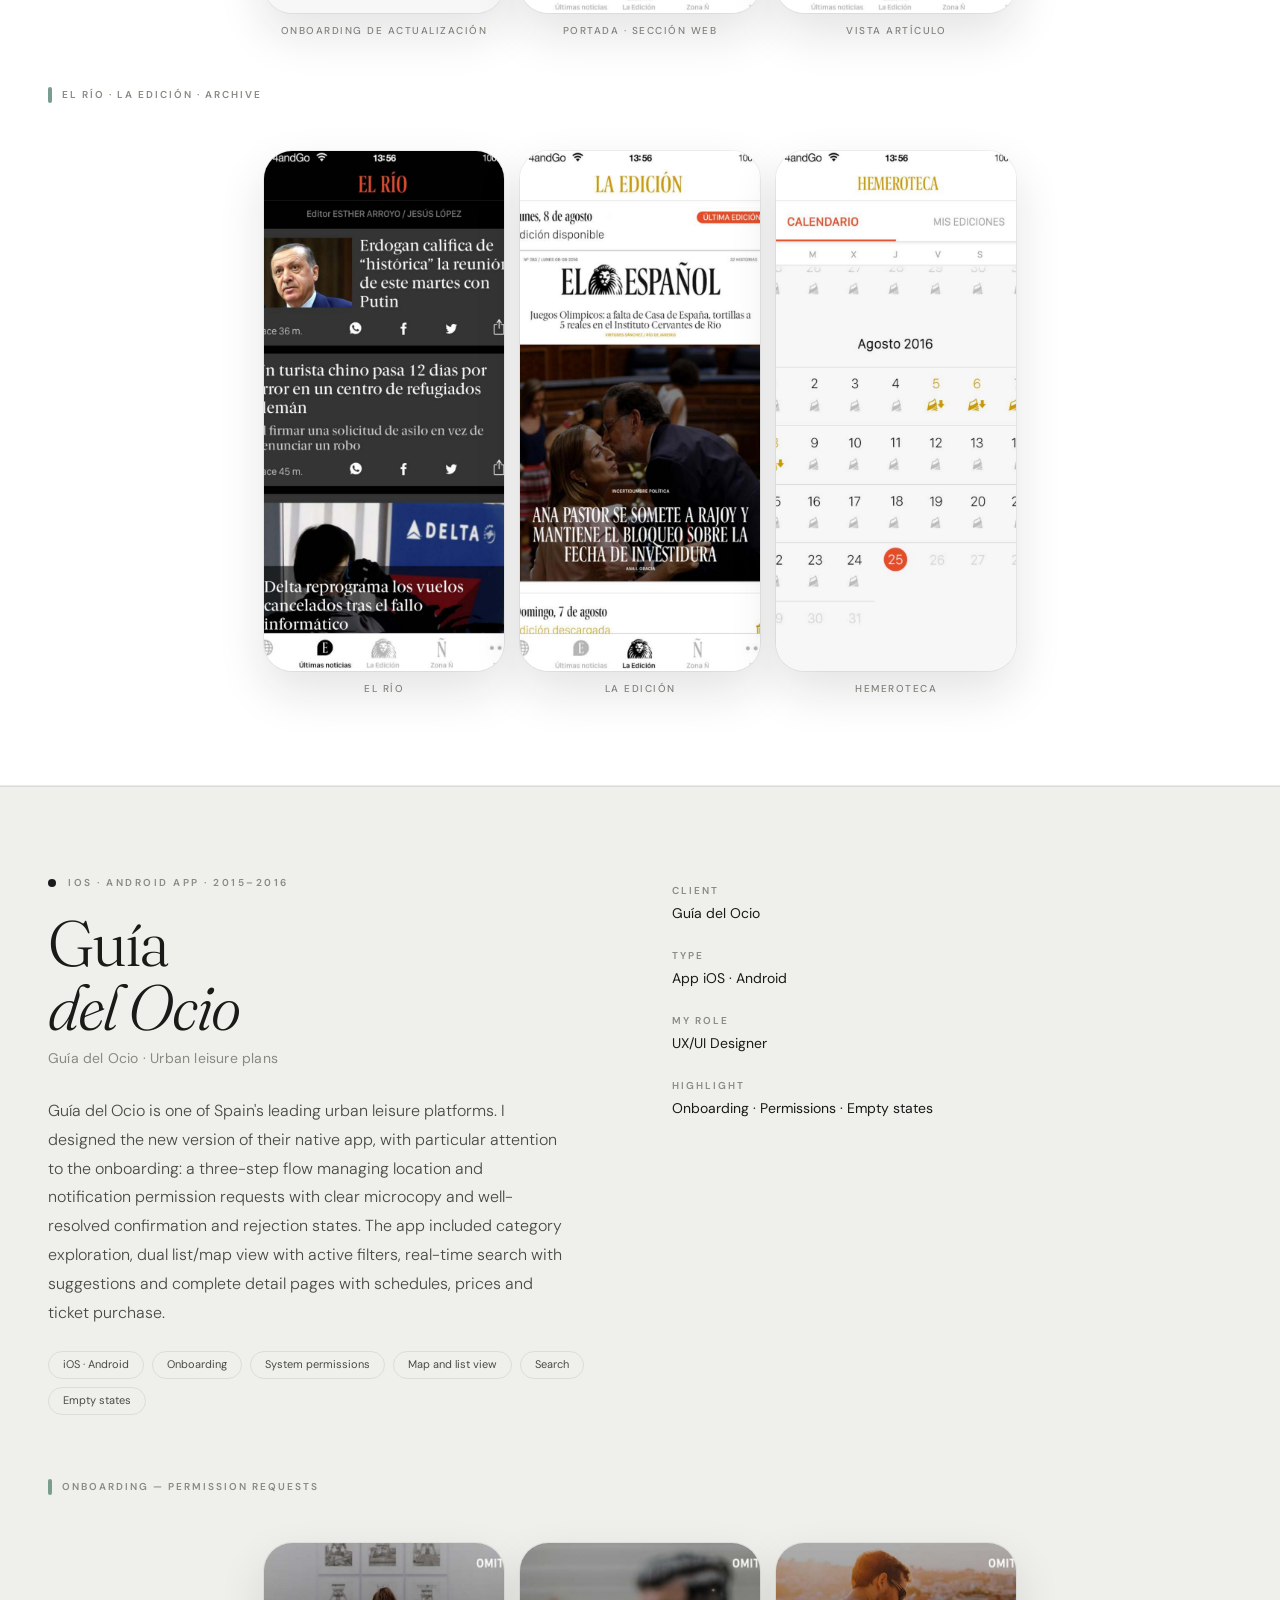
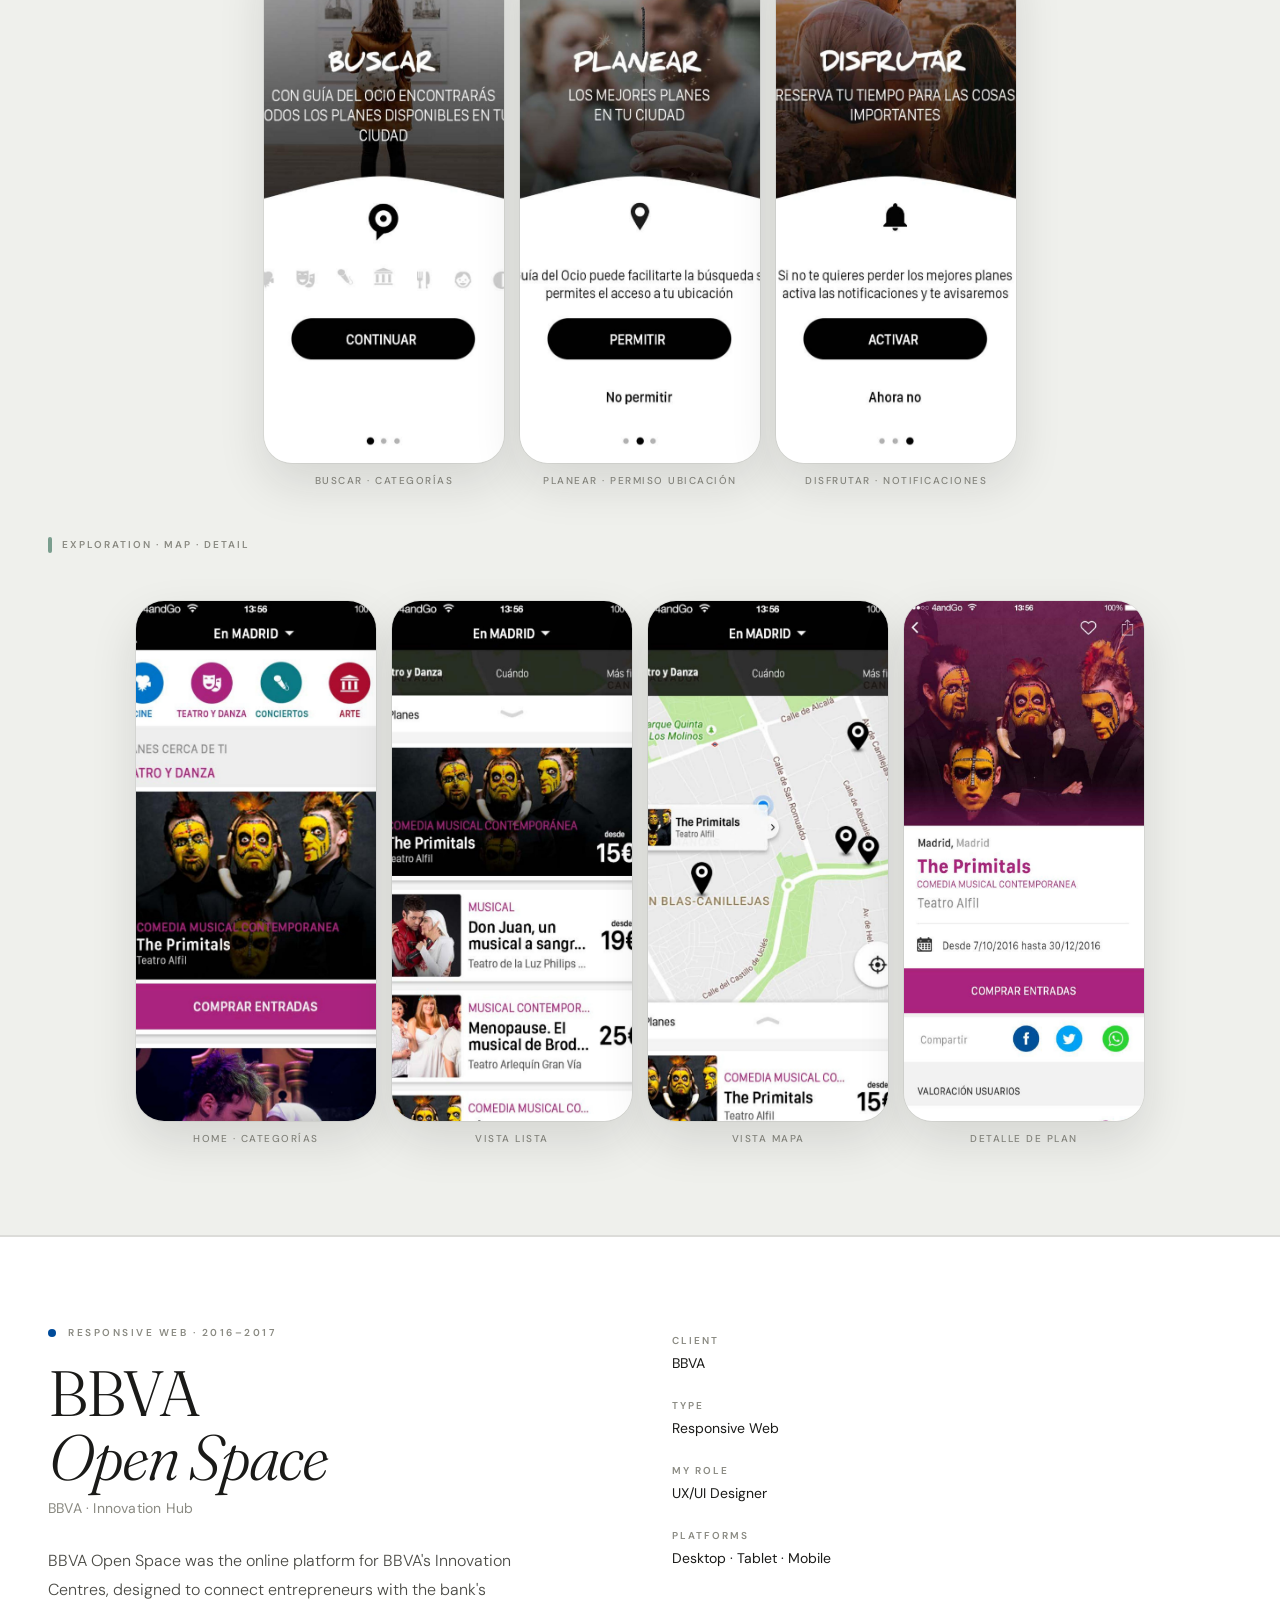
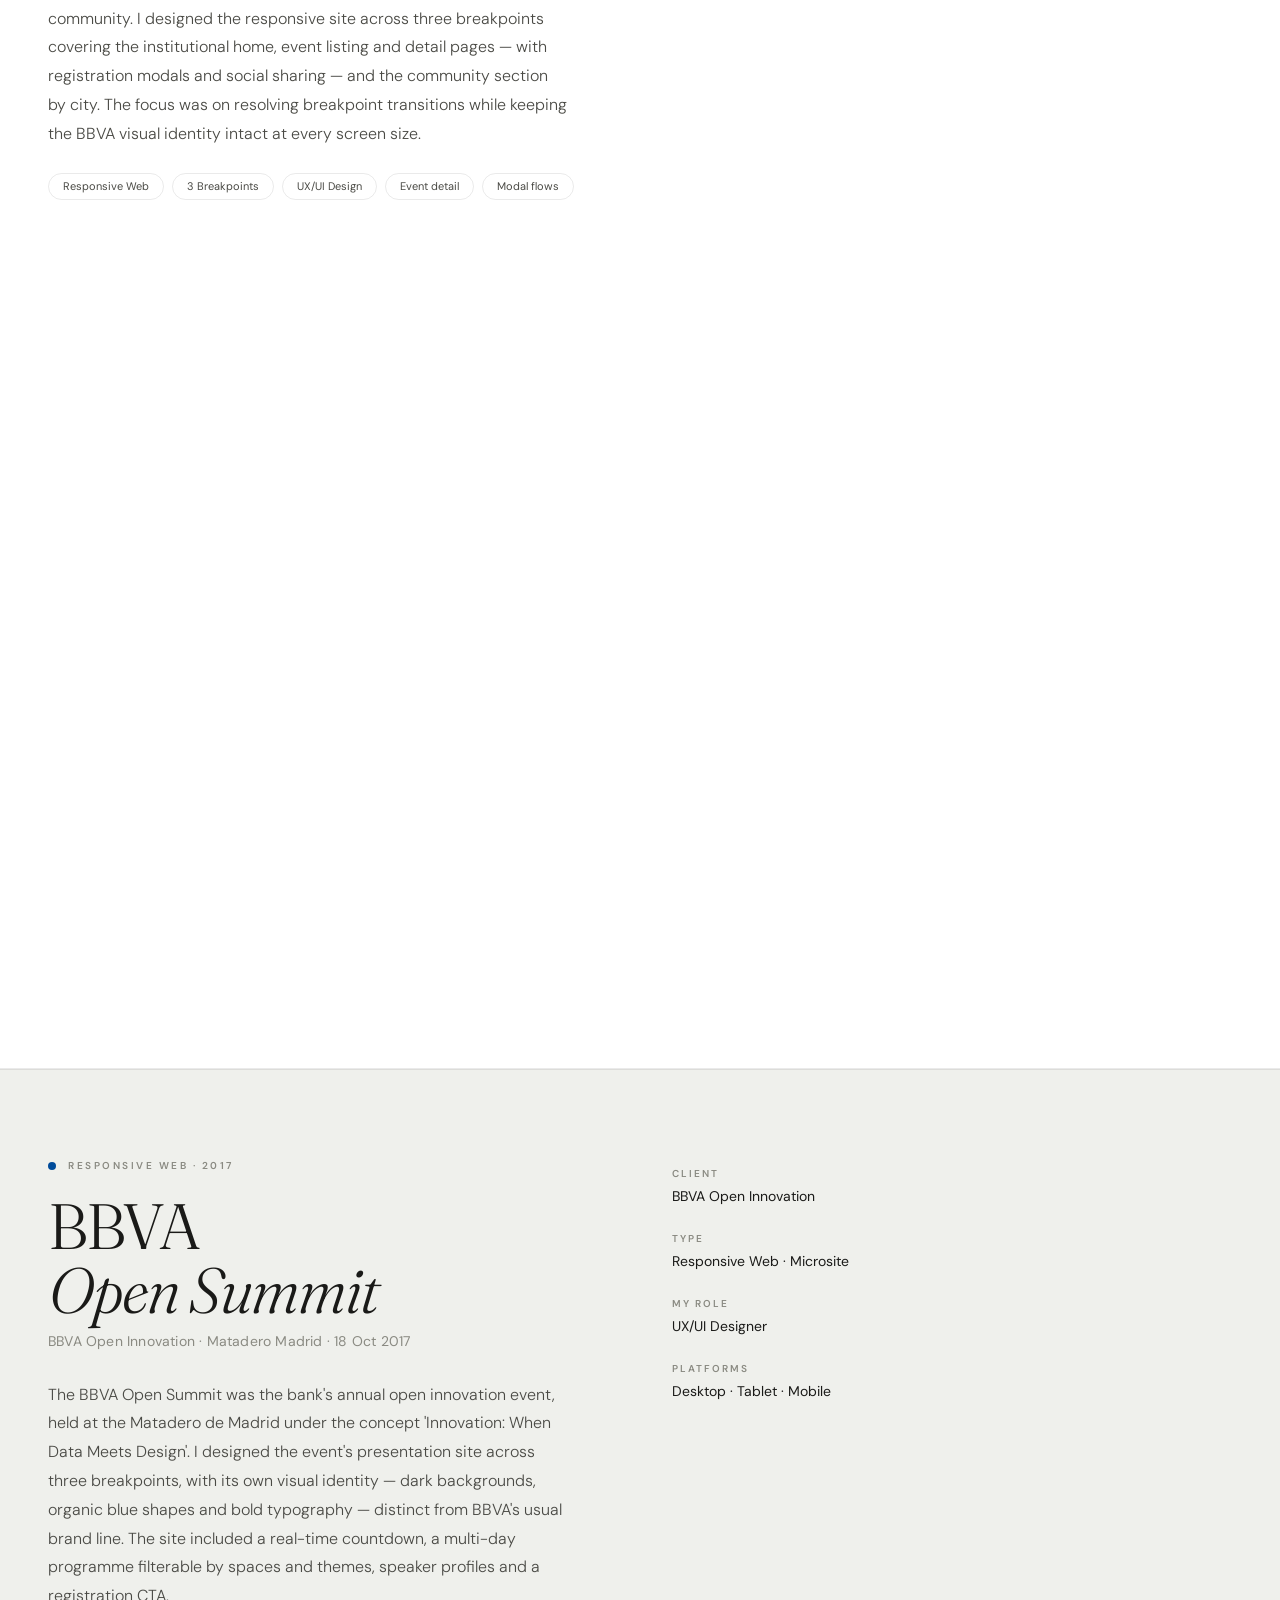
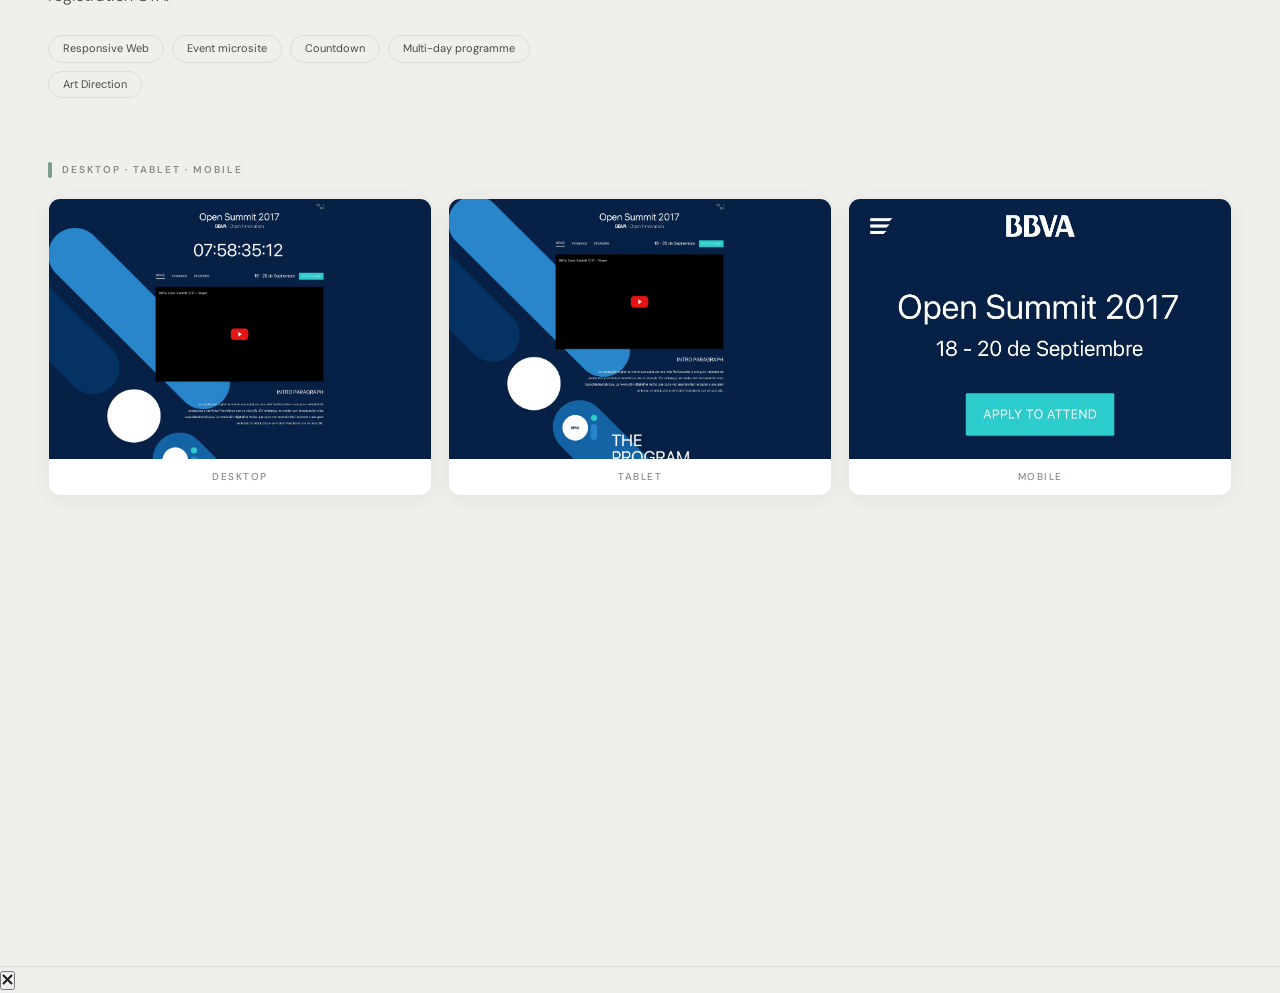
==== commit 429c4ba6: "Add files via upload" ====
--- a/4andgo.html
+++ b/4andgo.html
@@ -311,6 +311,7 @@
     .gallery-phones { grid-template-columns: 1fr 1fr; }
     .gallery-phones-3 { grid-template-columns: 1fr 1fr; }
   }
+
 </style>
 </head>
 <body>
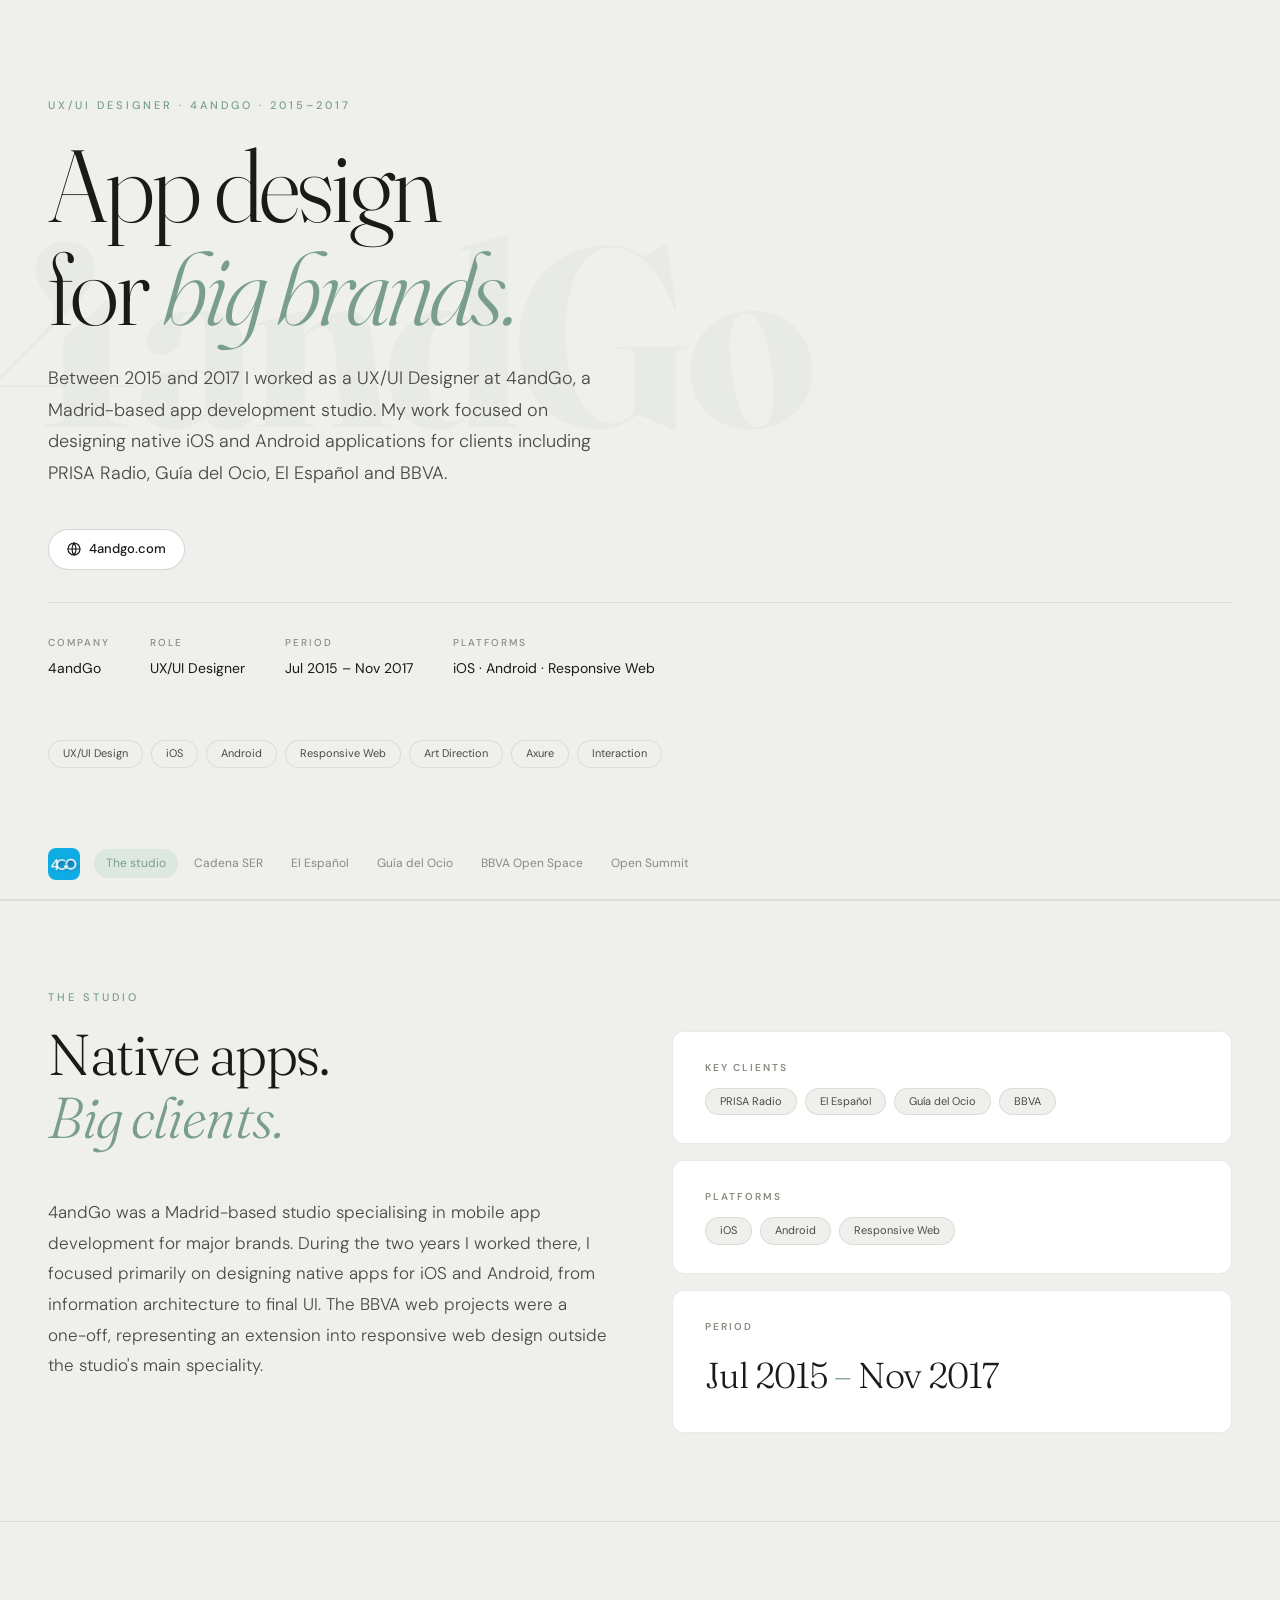
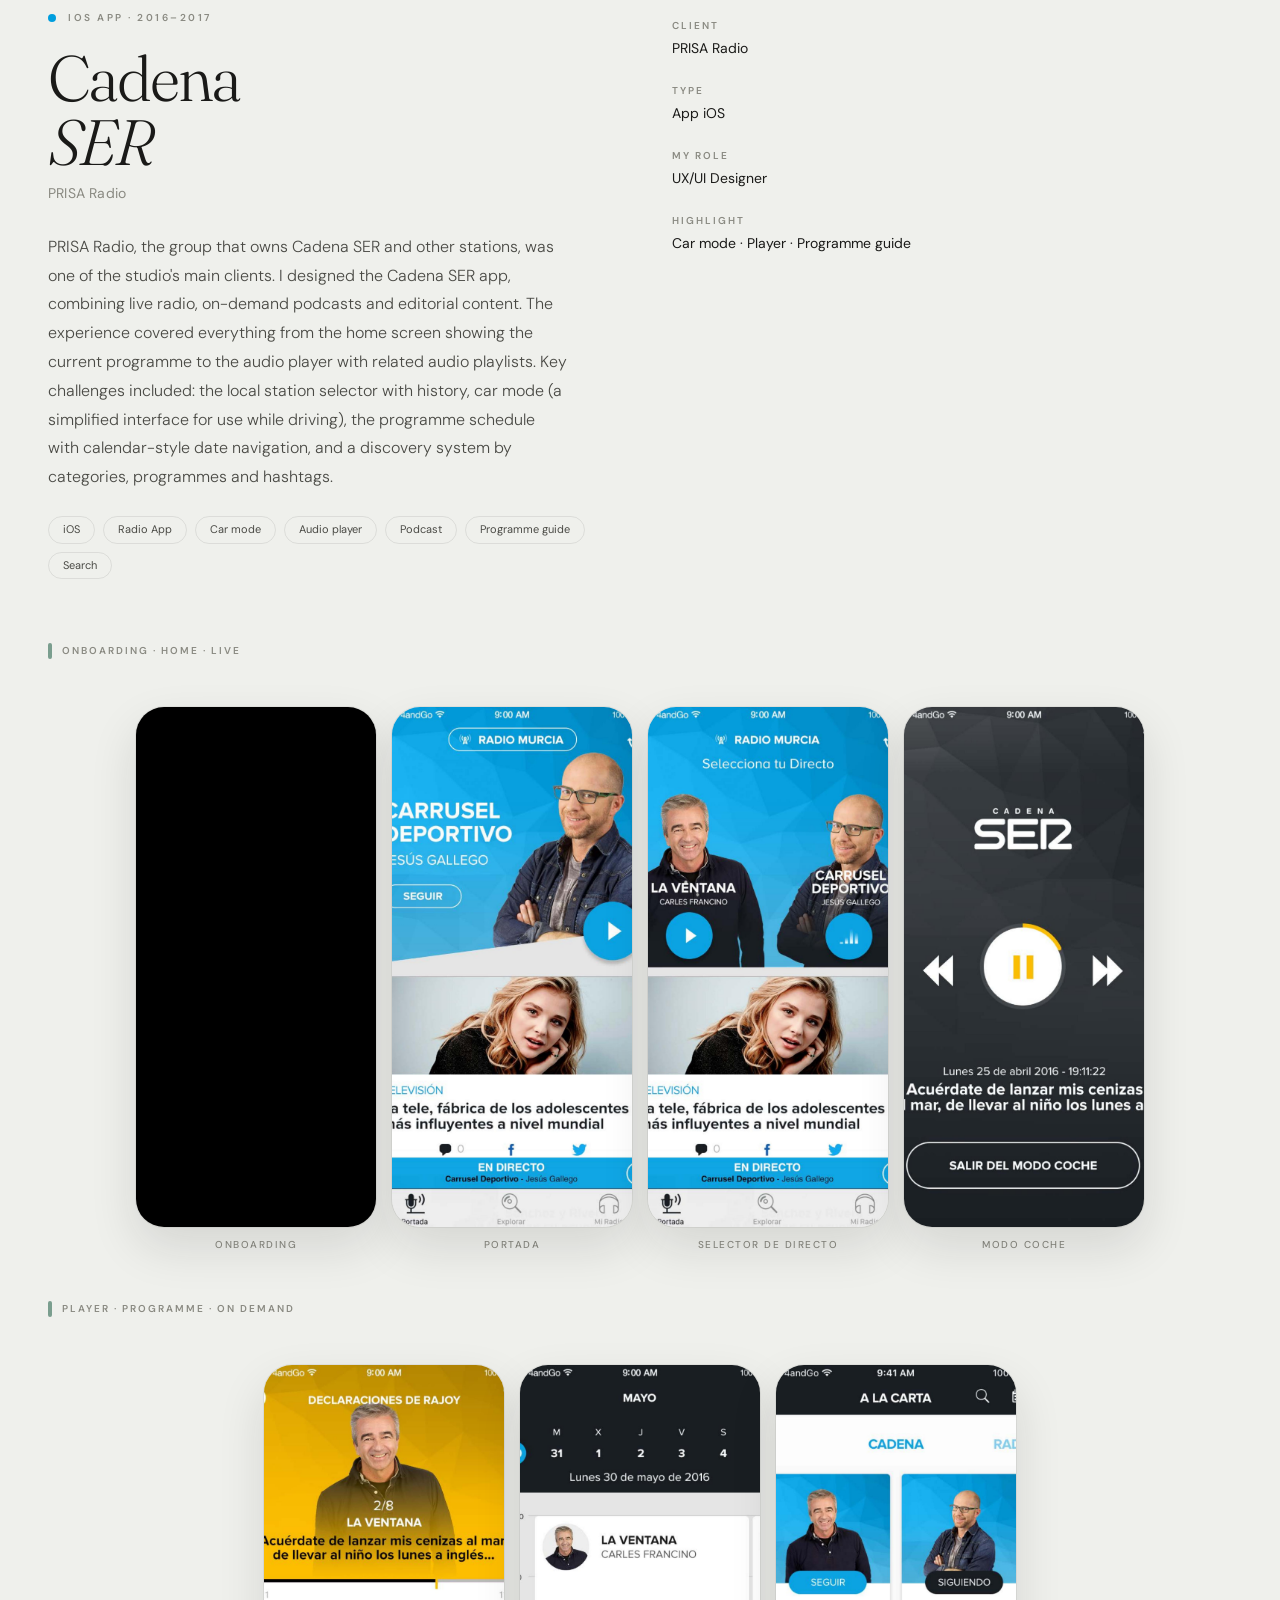
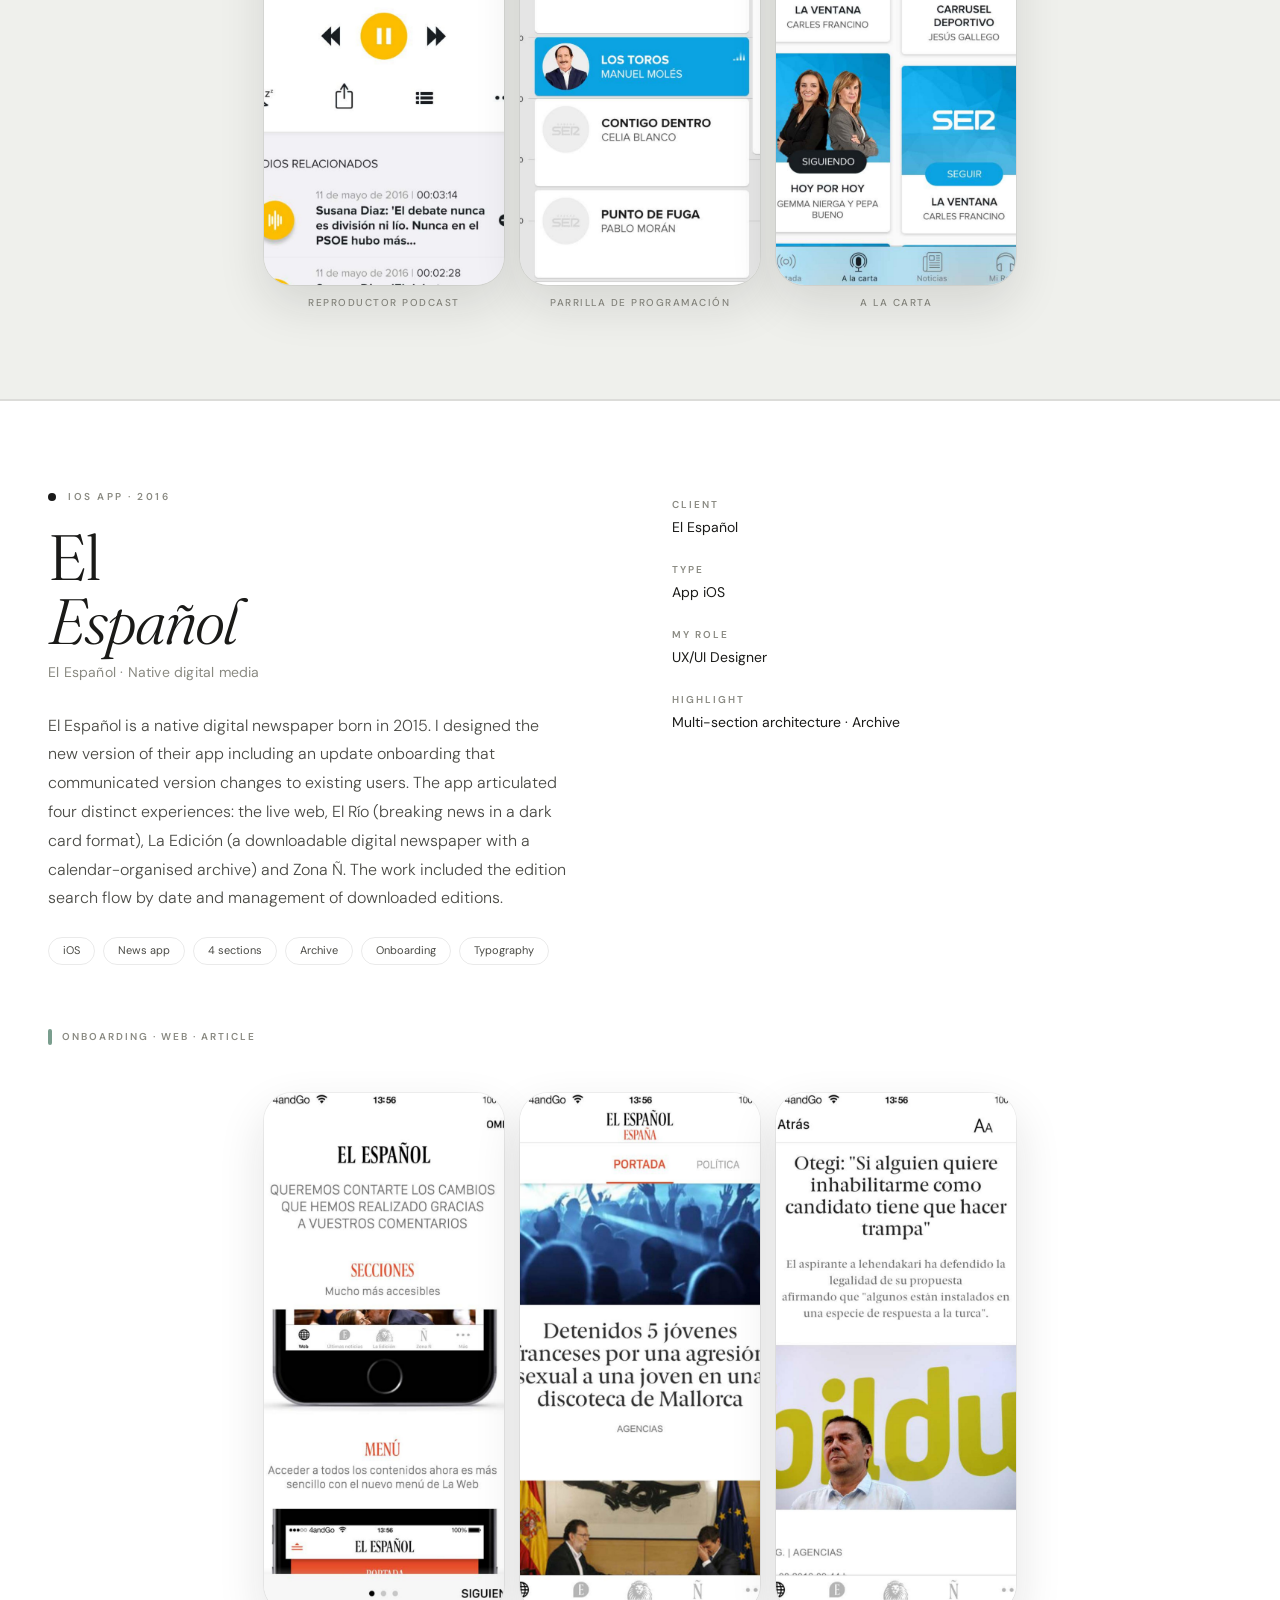
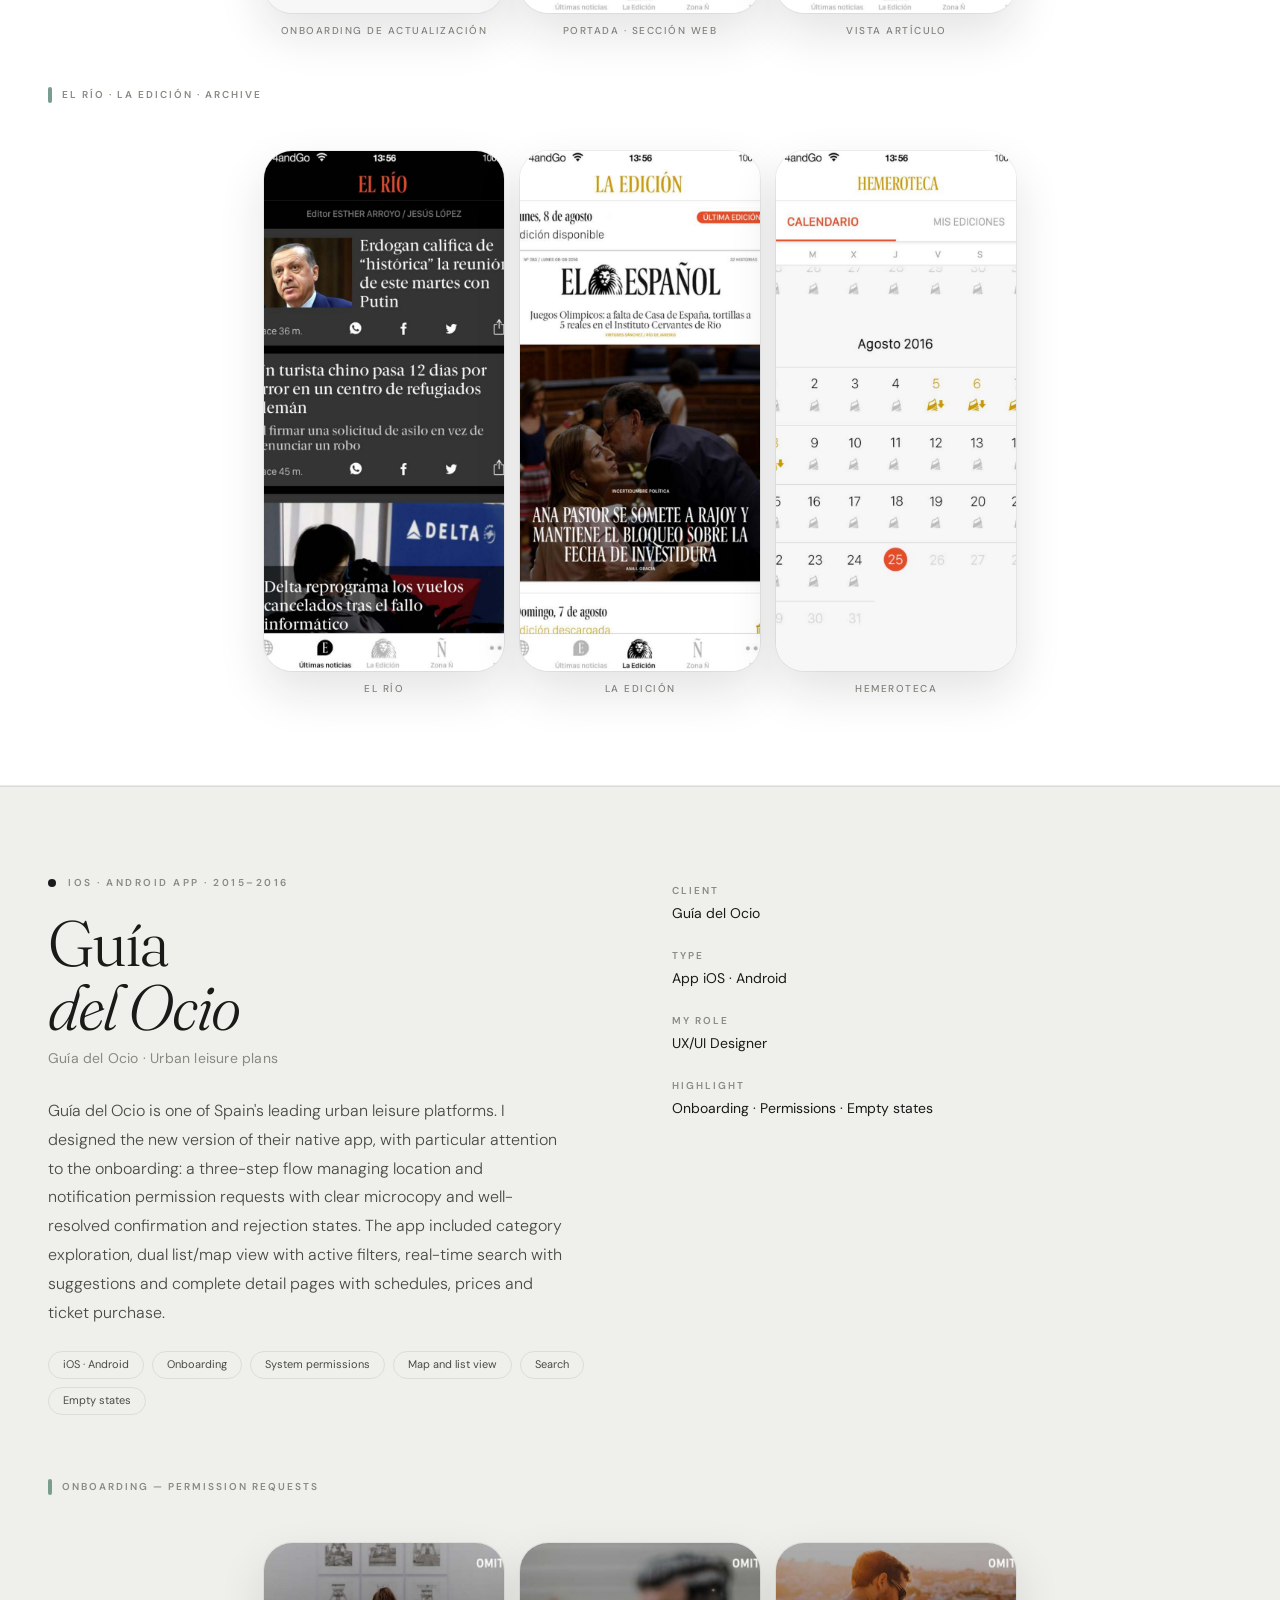
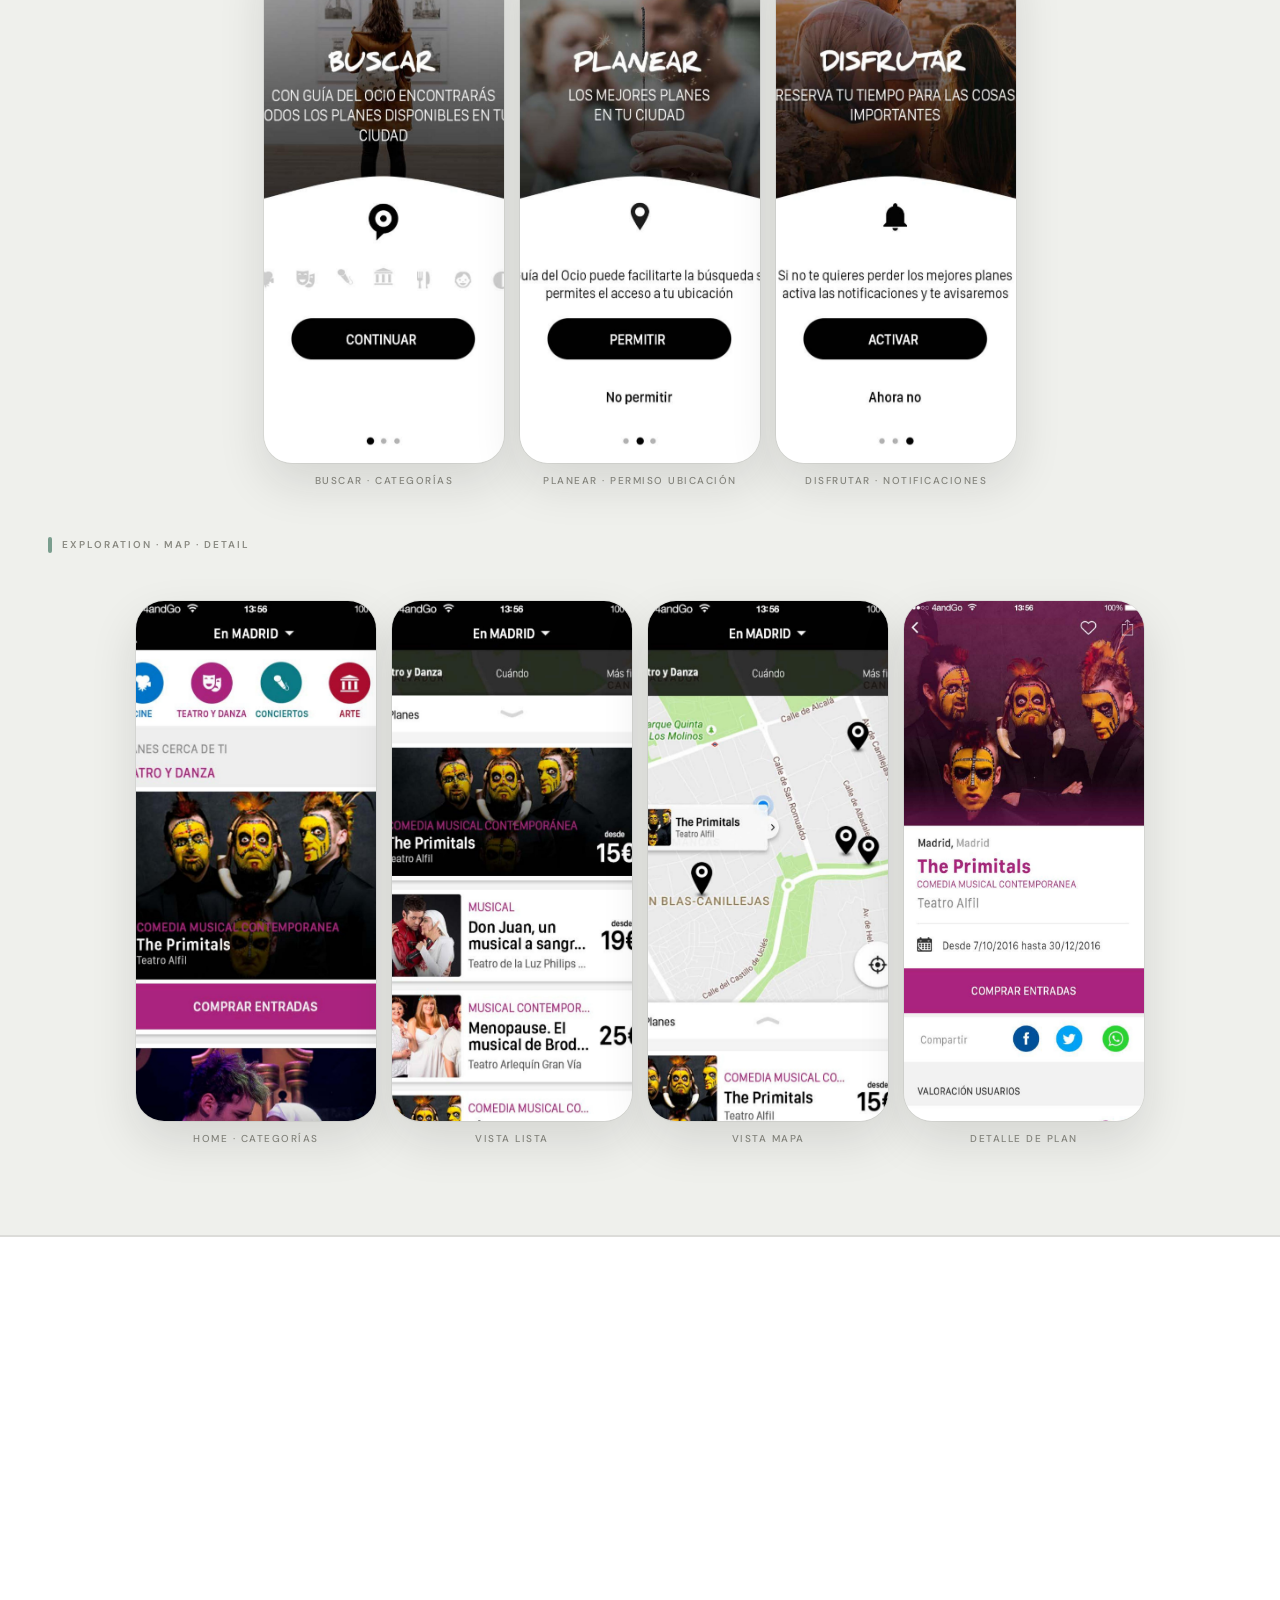
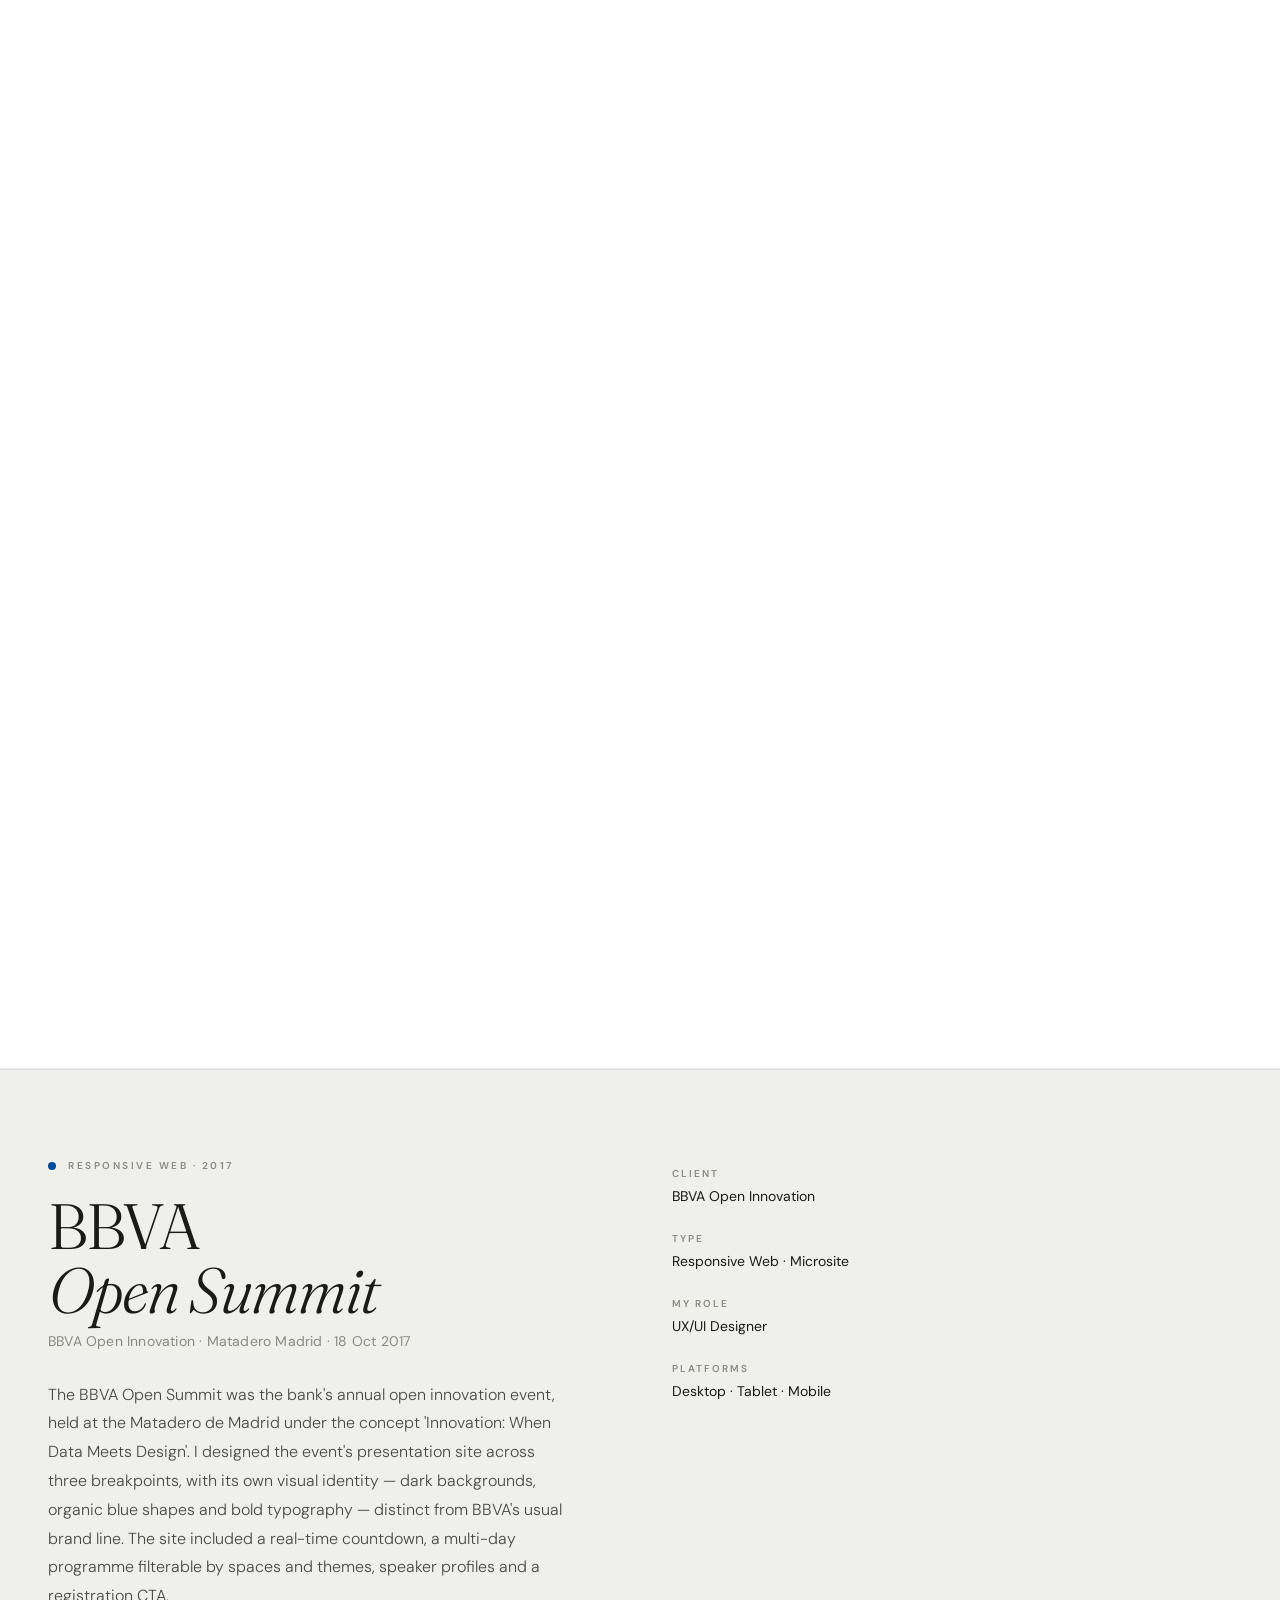
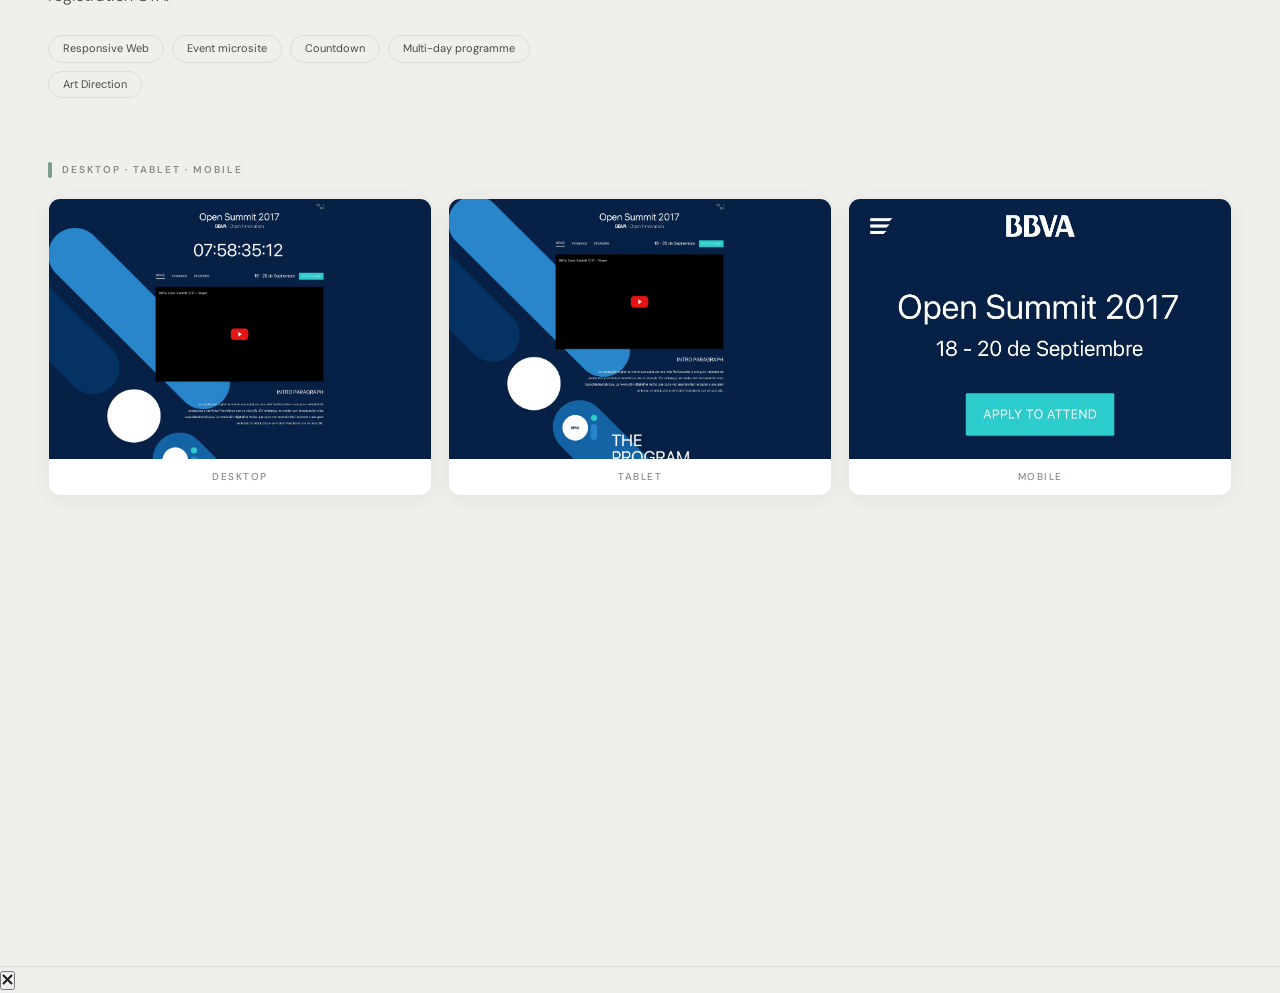
==== commit 2c0ee81f: "Add files via upload" ====
--- a/4andgo.html
+++ b/4andgo.html
@@ -5,6 +5,7 @@
 <meta name="viewport" content="width=device-width, initial-scale=1.0">
 <title>4andGo — Showcase · Pako Ortiz</title>
 <link href="https://fonts.googleapis.com/css2?family=Fraunces:ital,opsz,wght@0,9..144,300;0,9..144,400;0,9..144,700;1,9..144,300;1,9..144,400&family=DM+Sans:ital,opsz,wght@0,9..40,300;0,9..40,400;0,9..40,500;1,9..40,300&display=swap" rel="stylesheet">
+<link rel="stylesheet" href="style.css">
 <style>
   :root {
     --sage: #7A9E8E;
--- a/style.css
+++ b/style.css
@@ -0,0 +1,254 @@
+:root{--side:max(48px, calc(50% - 592px));--ease-spring:cubic-bezier(.34,1.56,.64,1);--ease-out-smooth:cubic-bezier(.22,1,.36,1);--ease-in-out:cubic-bezier(.65,0,.35,1);--dur-fast:.2s;--dur-mid:.35s;--dur-slow:.5s;--sage:#7A9E8E;--sage-light:#DDE8E3;--coral:#D4614A;--coral-light:#F5E0D8;--salmon:#F2C4B8;--ink:#1A1A18;--ink-mid:#4A4A45;--ink-light:#8A8A82;--cream:#EFF0EC;--white:#FFFFFF;--border:rgba(26,26,24,0.09);--border-strong:rgba(26,26,24,0.18);--radius-sm:6px;--radius-md:12px;--radius-lg:20px;--radius-pill:100px;--font-display:'Fraunces',Georgia,serif;--font-body:'DM Sans',system-ui,sans-serif}
+*,*::before,*::after{box-sizing:border-box;margin:0;padding:0}
+html{scroll-behavior:smooth}
+body{font-family:var(--font-body);font-size:16px;line-height:1.6;color:var(--ink);background:var(--cream);overflow-x:hidden}
+/* ── NAV IDENTITY (logo + lang, flows with scroll) ── */
+.nav-identity{display:flex;align-items:center;justify-content:space-between;height:64px;padding:0 var(--side);background:var(--cream);margin-bottom:12px}
+.nav-logo{font-family:var(--font-display);font-size:24px;font-weight:400;color:var(--ink);text-decoration:none;letter-spacing:-.4px;flex-shrink:0}
+/* ── NAV PRIMARY: in-flow, sticky at top once identity scrolls out ── */
+.nav-primary{display:flex;align-items:center;justify-content:flex-start;padding:14px 28px;background:rgba(255,255,255,0.85);backdrop-filter:blur(16px);-webkit-backdrop-filter:blur(16px);border:1px solid rgba(26,26,24,0.1);border-radius:12px;box-shadow:0 4px 16px rgba(0,0,0,.04);position:sticky;top:12px;z-index:100;margin:0 var(--side)}
+.nav-primary.is-sticky{box-shadow:0 8px 32px rgba(0,0,0,.10)}
+.nav-links{display:flex;align-items:center;gap:32px;list-style:none}
+.nav-links a{font-size:14px;color:var(--ink-mid);text-decoration:none;position:relative;transition:color var(--dur-mid) var(--ease-out-smooth)}
+.nav-links a:not(.nav-cta)::after{content:'';position:absolute;bottom:-4px;left:0;right:0;height:1.5px;background:var(--sage);transform:scaleX(0);transition:transform .4s var(--ease-spring);transform-origin:left}
+.nav-links a:not(.nav-cta):hover{color:var(--ink)}
+.nav-links a:not(.nav-cta):hover::after{transform:scaleX(1)}
+.nav-cta{font-size:13px;font-weight:500;color:var(--white)!important;background:var(--ink);padding:9px 20px;border-radius:8px;text-decoration:none;transition:background var(--dur-mid) var(--ease-out-smooth),transform var(--dur-mid) var(--ease-spring)}
+.nav-cta:hover{background:var(--sage);transform:translateY(-3px) scale(1.02)}
+.nav-right{display:flex;align-items:center;gap:12px;flex-shrink:0}
+.nav-divider{display:block;width:1px;height:20px;background:var(--border-strong);flex-shrink:0;margin:0 4px}
+.nav-mobile-top{display:none}
+.nav-mobile-lang{display:none}
+.nav-mobile-links{display:none}
+.nav-logo-mobile{display:none}
+/* ── Viewport wrap: removed — hero uses height calc instead ── */
+section{padding:100px max(48px, calc(50% - 592px))}
+.section-label{font-size:11px;font-weight:500;color:var(--sage);letter-spacing:3px;text-transform:uppercase;margin-bottom:16px;display:block}
+.section-title{font-family:var(--font-display);font-size:clamp(36px,5vw,64px);font-weight:300;line-height:1.1;letter-spacing:-2px;color:var(--ink);margin-bottom:48px}
+.section-title em{font-style:italic;color:var(--sage)}
+.about .section-title em{color:#D4614A}
+.hero{height:calc(100vh - 64px - 12px - 52px - 12px);min-height:500px;display:flex;flex-direction:column;justify-content:flex-end;padding:0 var(--side) 80px;position:relative;overflow:hidden;background:var(--cream)}
+@media(max-height:620px) and (min-width:769px){
+  .hero{height:auto;justify-content:flex-start;padding-top:40px;padding-bottom:80px}
+}
+.hero-bg-text{position:absolute;bottom:0;right:0;font-family:var(--font-display);font-size:min(22vw,280px);font-weight:700;color:rgba(255,255,255,0.5);letter-spacing:-8px;white-space:nowrap;pointer-events:none;user-select:none;line-height:0.75;z-index:0}
+@keyframes glitch-out{
+  0%  {transform:none;opacity:1;clip-path:inset(0 0 0 0)}
+  8%  {transform:skewX(-8deg) translateX(-6px);clip-path:inset(20% 0 30% 0)}
+  16% {transform:skewX(10deg) translateX(8px);clip-path:inset(50% 0 10% 0)}
+  24% {transform:skewX(-12deg) translateX(-4px);clip-path:inset(5% 0 60% 0)}
+  32% {transform:skewX(6deg) translateX(10px);clip-path:inset(70% 0 5% 0);opacity:0.5}
+  40% {transform:skewX(-6deg) translateX(-8px);clip-path:inset(30% 0 40% 0);opacity:0.3}
+  50% {transform:skewX(10deg) translateX(4px);clip-path:inset(0 0 80% 0);opacity:0.1}
+  60% {transform:none;opacity:0;clip-path:inset(0 0 0 0)}
+  100%{transform:none;opacity:0}
+}
+@keyframes glitch-in{
+  0%  {transform:none;opacity:0;clip-path:inset(0 0 0 0)}
+  10% {transform:skewX(10deg) translateX(8px);clip-path:inset(60% 0 5% 0);opacity:0.2}
+  20% {transform:skewX(-8deg) translateX(-6px);clip-path:inset(10% 0 50% 0);opacity:0.4}
+  30% {transform:skewX(6deg) translateX(4px);clip-path:inset(40% 0 20% 0);opacity:0.6}
+  45% {transform:skewX(-4deg) translateX(-8px);clip-path:inset(5% 0 70% 0);opacity:0.5}
+  60% {transform:skewX(8deg) translateX(6px);clip-path:inset(20% 0 30% 0);opacity:0.8}
+  75% {transform:skewX(-2deg) translateX(-2px);clip-path:inset(0 0 0 0);opacity:0.9}
+  90% {transform:skewX(1deg) translateX(1px);opacity:1}
+  100%{transform:none;opacity:1;clip-path:inset(0 0 0 0)}
+}
+.hero-bg-text.glitch-out{animation:glitch-out 0.55s steps(2,end) forwards}
+.hero-bg-text.glitch-in{animation:glitch-in 0.55s steps(2,end) forwards}
+.hero-intro{font-size:14px;font-weight:400;color:var(--sage);letter-spacing:2px;text-transform:uppercase;margin-bottom:20px;opacity:0;animation:fadeUp .8s .2s forwards;position:relative;z-index:1}
+.hero-headline{font-family:var(--font-display);font-size:clamp(52px,8vw,110px);font-weight:300;line-height:1.0;letter-spacing:-3px;color:var(--ink);margin-bottom:24px;opacity:0;animation:fadeUp .8s .4s forwards;position:relative;z-index:1}
+.hero-headline em{font-style:italic;color:var(--sage);font-weight:300}
+.hero-headline .accent{color:var(--coral)}
+.hero-photo-inline{display:inline-block;width:clamp(64px,8vw,110px);height:clamp(72px,9vw,124px);border-radius:50% 50% 48% 48%/55% 55% 45% 45%;background:var(--salmon);overflow:hidden;vertical-align:middle;margin:0 4px -8px 4px;flex-shrink:0;position:relative;top:-4px}
+.hero-photo-inline img{width:100%;height:115%;object-fit:cover;object-position:top center;display:block;margin-top:-8px}
+.hero-sub{font-size:18px;font-weight:300;color:var(--ink-mid);max-width:560px;line-height:1.7;margin-bottom:40px;opacity:0;animation:fadeUp .8s .6s forwards;position:relative;z-index:1}
+.hero-actions{display:none}
+.btn-primary{display:inline-flex;align-items:center;gap:8px;background:var(--ink);color:var(--white);font-size:15px;font-weight:500;padding:14px 32px;border-radius:var(--radius-pill);text-decoration:none;transition:background var(--dur-mid) var(--ease-out-smooth),transform var(--dur-mid) var(--ease-spring),box-shadow var(--dur-mid) var(--ease-out-smooth)}
+.btn-primary:hover{background:var(--sage);transform:translateY(-4px) scale(1.02);box-shadow:0 12px 32px rgba(122,158,142,.3)}
+.btn-secondary{display:inline-flex;align-items:center;gap:8px;color:var(--ink);font-size:15px;font-weight:400;padding:14px 0;text-decoration:none;border-bottom:1.5px solid var(--ink);transition:color var(--dur-mid) var(--ease-out-smooth),border-color var(--dur-mid) var(--ease-out-smooth),transform var(--dur-mid) var(--ease-spring)}
+.btn-secondary:hover{color:var(--sage);border-color:var(--sage);transform:translateX(4px)}
+.hero-stats{display:flex;flex-direction:row;align-items:center;gap:0;opacity:0;animation:fadeUp .8s 1s forwards;position:relative;z-index:1;margin-bottom:0;width:fit-content}
+.hero-stat{text-align:left}
+.hero-stat-num{font-family:var(--font-display);font-size:36px;font-weight:300;color:var(--ink);line-height:1;display:block}
+.hero-stat-label{font-size:11px;color:var(--ink-light);letter-spacing:1px;text-transform:uppercase;display:block;margin-top:4px}
+.hero-stat-divider{width:1px;height:40px;background:var(--border-strong);margin:0 32px;flex-shrink:0}
+.about{background:var(--white)}
+.about-grid{display:grid;grid-template-columns:1fr 1fr;gap:80px;align-items:start}
+.about-text p{font-size:17px;font-weight:300;line-height:1.8;color:var(--ink-mid);margin-bottom:20px}
+.about-text p strong{font-weight:500;color:var(--ink)}
+.tab-nav{display:flex;gap:0;border-bottom:1.5px solid var(--border);margin-bottom:32px}
+.tab-btn{font-family:var(--font-body);font-size:13px;font-weight:400;color:var(--ink-light);background:none;border:none;padding:12px 0;margin-right:32px;cursor:pointer;position:relative;transition:color var(--dur-mid) var(--ease-out-smooth)}
+.tab-btn::after{content:'';position:absolute;bottom:-1.5px;left:0;right:0;height:1.5px;background:var(--ink);transform:scaleX(0);transition:transform .4s var(--ease-spring)}
+.tab-btn.active{color:var(--ink)}
+.tab-btn.active::after{transform:scaleX(1)}
+.tab-content{display:none;opacity:0;transform:translateY(8px)}
+.tab-content.active{display:block;animation:tabIn .35s ease forwards}
+@keyframes tabIn{from{opacity:0;transform:translateY(8px)}to{opacity:1;transform:translateY(0)}}
+.timeline-item{display:flex;gap:20px;margin-bottom:28px;position:relative}
+.timeline-item::before{content:'';position:absolute;left:62px;top:28px;bottom:-28px;width:1px;background:var(--border)}
+.timeline-item:last-child::before{display:none}
+.timeline-item--gap{margin-top:36px}
+.timeline-item--gap::before{top:6px}
+.current-item{background:var(--white);border:1px solid var(--border-strong);border-radius:var(--radius-md);padding:20px 24px;margin-bottom:8px;margin-left:0;margin-right:0}
+.current-item::before{display:none}
+.current-item .current-date-range{display:flex;align-items:center;gap:8px;margin-bottom:12px}
+.current-item .current-since{font-size:11px;font-weight:600;color:var(--ink-light);letter-spacing:2px;text-transform:uppercase}
+.current-item .current-divider{height:1px;flex:1;background:var(--border)}
+.current-item .current-now{font-size:11px;font-weight:700;color:var(--coral);letter-spacing:2px;text-transform:uppercase;background:var(--coral-light);padding:3px 10px;border-radius:var(--radius-pill)}
+.current-item .timeline-content .role{font-family:var(--font-display);font-size:24px;font-weight:300;letter-spacing:-1px;color:var(--ink);display:block;line-height:1.1;margin-bottom:6px}
+.current-item .timeline-content .company{font-size:14px;color:var(--ink-mid)}
+.timeline-year{font-size:11px;font-weight:500;color:var(--ink-light);letter-spacing:1px;min-width:52px;padding-top:3px;flex-shrink:0}
+.timeline-dot{width:8px;height:8px;border-radius:50%;background:var(--sage);flex-shrink:0;margin-top:6px}
+.timeline-dot.current{background:var(--coral);box-shadow:0 0 0 3px var(--coral-light)}
+.timeline-content .role{font-size:15px;font-weight:500;color:var(--ink);display:block}
+.timeline-content .company{font-size:13px;color:var(--ink-light)}
+.pill{display:inline-block;font-size:11px;font-weight:400;color:var(--sage);background:var(--sage-light);padding:3px 10px;border-radius:var(--radius-pill);margin-left:8px;vertical-align:middle}
+.pill.current{color:var(--coral);background:var(--coral-light)}
+.skills-cloud{display:flex;flex-wrap:wrap;gap:8px;margin-top:8px}
+.skill-tag{font-size:12px;font-weight:400;color:var(--ink-mid);background:var(--cream);border:1px solid var(--border);padding:5px 12px;border-radius:var(--radius-pill)}
+.projects{background:#F3F7F4}
+.projects-header{display:flex;align-items:flex-end;justify-content:space-between;margin-bottom:48px}
+.projects-list{display:flex;flex-direction:column;gap:24px}
+.projects-list .eci-banner{grid-column:1/-1}
+@media(min-width:1024px){.projects-list{display:grid;grid-template-columns:1fr 1fr;gap:24px}}
+@media(min-width:1400px){.projects-list{grid-template-columns:1fr 1fr 1fr}}
+.project-card{display:flex;flex-direction:column;background:var(--white);border-radius:var(--radius-lg);overflow:hidden;border:1px solid var(--border);transition:transform var(--dur-slow) var(--ease-spring),box-shadow var(--dur-slow) var(--ease-out-smooth),border-color var(--dur-mid) var(--ease-out-smooth)}
+@media(hover:hover){.project-card--linked:hover{transform:translateY(-6px) scale(1.005);box-shadow:0 24px 64px rgba(0,0,0,.1);border-color:var(--border-strong)}}
+.project-card.reverse{flex-direction:column}
+.project-visual{position:relative;overflow:hidden;min-height:280px;display:flex;align-items:center;justify-content:center}
+.project-visual-inner{position:absolute;inset:0;display:flex;align-items:center;justify-content:center}
+.pv-woowbe{background:#5DCEF0}
+.pv-softtek{background:#F0EDE8}
+.w-screen{position:absolute;width:120px;background:var(--white);border-radius:16px;overflow:hidden;box-shadow:0 12px 40px rgba(0,0,0,.2)}
+.w-s1{left:20%;top:50%;transform:translate(-50%,-50%) rotate(-6deg);z-index:1}
+.w-s2{left:50%;top:50%;transform:translate(-50%,-50%) scale(1.08);z-index:3}
+.w-s3{left:80%;top:50%;transform:translate(-50%,-50%) rotate(6deg);z-index:1}
+.project-info{padding:36px 40px;display:flex;flex-direction:column;justify-content:flex-start;background:var(--white)}
+.project-tag{font-size:11px;font-weight:500;letter-spacing:2px;text-transform:uppercase;color:var(--sage);margin-bottom:16px;display:block}
+.project-title{font-family:var(--font-display);font-size:32px;font-weight:300;line-height:1.2;letter-spacing:-1px;color:var(--ink);margin-bottom:16px}
+.project-company{font-size:13px;font-weight:400;color:var(--ink-light);margin-bottom:24px}
+.story-block{margin-bottom:20px}
+.story-label{font-size:10px;font-weight:600;letter-spacing:2px;text-transform:uppercase;color:var(--coral);margin-bottom:6px;display:block}
+.story-text{font-size:15px;font-weight:300;color:var(--ink-mid);line-height:1.7}
+.project-tags-row{display:flex;flex-wrap:wrap;gap:8px;margin-top:24px}
+.project-tag-chip{font-size:11px;color:var(--ink-mid);background:var(--cream);border:1px solid var(--border);padding:4px 12px;border-radius:var(--radius-pill)}
+.eci-banner{background:var(--ink);border-radius:var(--radius-lg);padding:60px;color:var(--white);position:relative;overflow:hidden}
+.eci-banner::before{content:'';position:absolute;top:-60px;right:-60px;width:300px;height:300px;border-radius:50%;background:rgba(122,158,142,.12)}
+.eci-banner-inner{display:grid;grid-template-columns:1fr 1fr;gap:60px;position:relative;z-index:1}
+.eci-label{font-size:11px;font-weight:500;letter-spacing:2px;text-transform:uppercase;color:#A8C4B8;margin-bottom:12px;display:block}
+.eci-title{font-family:var(--font-display);font-size:36px;font-weight:300;line-height:1.2;letter-spacing:-1px;color:var(--white);margin-bottom:16px}
+.eci-title em{font-style:italic;color:#A8C4B8}
+.eci-desc{font-size:15px;font-weight:300;color:rgba(255,255,255,.65);line-height:1.7}
+.eci-header-row{display:flex;align-items:center;justify-content:space-between;margin-bottom:0}
+.eci-logo{height:28px;width:auto;opacity:.65;filter:brightness(0) invert(1)}
+.eci-squads{display:flex;flex-direction:column;gap:16px;justify-content:center}
+.eci-squad-item{display:flex;align-items:center;gap:16px}
+.eci-squad-icon{width:40px;height:40px;border-radius:var(--radius-sm);display:flex;align-items:center;justify-content:center;font-size:18px;background:rgba(255,255,255,.08);flex-shrink:0}
+.eci-squad-info{flex:1;min-width:0}
+.squad-name-row{display:flex;align-items:center;gap:8px;margin-bottom:2px}
+.eci-squad-info .squad-name{font-size:15px;font-weight:500;color:var(--white)}
+.eci-squad-info .squad-desc{font-size:13px;color:rgba(255,255,255,.5);display:block}
+.squad-coming-soon{font-size:10px;font-weight:500;color:rgba(255,255,255,.35);background:rgba(255,255,255,.07);padding:2px 8px;border-radius:var(--radius-pill);white-space:nowrap;flex-shrink:0}
+.squad-cs-btn{flex-shrink:0;padding:6px 14px;border-radius:var(--radius-pill);border:1.5px solid rgba(255,255,255,.3);background:rgba(255,255,255,.08);color:var(--white);font-size:12px;font-weight:500;cursor:pointer;white-space:nowrap;transition:background .2s,border-color .2s}.squad-cs-btn:hover{background:rgba(255,255,255,.18);border-color:rgba(255,255,255,.5)}
+.coming-soon-badge{display:inline-block;font-size:11px;font-weight:500;color:var(--sage);background:rgba(122,158,142,.15);padding:4px 12px;border-radius:var(--radius-pill);margin-top:20px}
+.skills-section{background:var(--white)}
+.skills-grid{display:grid;grid-template-columns:repeat(3,1fr);gap:24px;margin-top:48px}
+.skill-card{padding:32px;background:var(--cream);border-radius:var(--radius-md);border:1px solid var(--border)}
+.skill-card-icon{font-size:24px;margin-bottom:16px;display:block}
+.skill-card-title{font-size:16px;font-weight:500;color:var(--ink);margin-bottom:8px}
+.skill-card-desc{font-size:13px;color:var(--ink-light);line-height:1.6;margin-bottom:16px}
+.tools-row{display:flex;flex-wrap:wrap;gap:6px}
+.tool-tag{font-size:11px;font-weight:400;color:var(--sage);background:var(--sage-light);padding:3px 10px;border-radius:var(--radius-pill)}
+.contact{background:var(--cream);text-align:center}
+.contact-inner{max-width:600px;margin:0 auto}
+.contact-tagline{font-family:var(--font-display);font-size:clamp(40px,6vw,80px);font-weight:300;line-height:1.1;letter-spacing:-2px;color:var(--ink);margin-bottom:24px}
+.contact-tagline em{font-style:italic;color:var(--sage)}
+.contact-desc{font-size:17px;font-weight:300;color:var(--ink-mid);margin-bottom:40px}
+.contact-links{display:flex;align-items:center;justify-content:center;gap:16px;flex-wrap:wrap}
+.contact-link{display:inline-flex;align-items:center;gap:8px;font-size:14px;font-weight:400;color:var(--ink-mid);text-decoration:none;padding:10px 20px;border-radius:var(--radius-pill);border:1px solid var(--border-strong);transition:background var(--dur-mid) var(--ease-out-smooth),color var(--dur-mid) var(--ease-out-smooth),border-color var(--dur-mid) var(--ease-out-smooth),transform var(--dur-mid) var(--ease-spring)}
+.contact-link:hover{background:var(--ink);color:var(--white);border-color:var(--ink);transform:translateY(-2px) scale(1.02)}
+footer{padding:32px 48px;display:flex;align-items:center;justify-content:space-between;border-top:1px solid var(--border)}
+footer p{font-size:13px;color:var(--ink-light)}
+@keyframes fadeUp{from{opacity:0;transform:translateY(30px)}to{opacity:1;transform:translateY(0)}}
+@keyframes fadeIn{from{opacity:0}to{opacity:1}}
+.reveal{opacity:0;transform:translateY(24px);transition:opacity .7s ease,transform .7s ease}
+.reveal.visible{opacity:1;transform:translateY(0)}
+/* ── Lang toggles ── */
+/* Desktop: liquid sliding pill */
+.nav-lang-desktop{display:flex;align-items:center;background:#DDE8E3;border-radius:var(--radius-pill);padding:3px;gap:0;position:relative}
+.nav-lang-desktop .lang-slider{position:absolute;top:3px;left:3px;height:calc(100% - 6px);border-radius:var(--radius-pill);background:var(--white);box-shadow:0 1px 4px rgba(0,0,0,.1);transition:transform .45s cubic-bezier(.34,1.56,.64,1),width .45s cubic-bezier(.34,1.56,.64,1);pointer-events:none;z-index:0}
+.nav-lang-desktop button{font-family:var(--font-body);font-size:12px;font-weight:500;color:#2F3732;background:none;border:none;cursor:pointer;padding:6px 14px;border-radius:var(--radius-pill);line-height:1;position:relative;z-index:1;transition:color .25s;white-space:nowrap}
+.nav-lang-desktop button.active{color:var(--ink);font-weight:600}
+.mobile-cta-sticky{display:none;position:fixed;bottom:24px;left:50%;transform:translateX(-50%);z-index:98;width:50vw;opacity:0;transition:opacity .3s;pointer-events:none}
+.mobile-cta-sticky a{display:flex;width:100%;justify-content:center}
+@media(max-width:768px){.mobile-cta-sticky{display:block}}
+@media(max-width:768px){
+  /* nav-identity: fluye con el scroll */
+  .nav-identity{display:flex;padding:0 24px;margin-bottom:8px}
+  /* nav-primary mobile: sticky top:8px, margen lateral 8px */
+  .nav-primary{position:sticky;top:8px;margin:0 8px;border-radius:12px;padding:12px 20px;box-shadow:0 4px 16px rgba(0,0,0,.04)}
+  .nav-links{display:none}
+  .nav-right{display:none}
+  .nav-hamburger{display:none}
+  .nav-lang-desktop{display:flex}
+  .nav-mobile-top{display:none}
+  /* Section links row */
+  .nav-mobile-links{display:flex;align-items:center;list-style:none;padding:0;margin:0;width:100%;height:48px;gap:0}
+  .nav-mobile-links a{font-size:15px;color:var(--ink-mid);text-decoration:none;padding-right:24px;position:relative;transition:color .2s;line-height:1}
+  .nav-mobile-links li:first-child a{padding-left:0}
+  .nav-mobile-links a::after{content:'';position:absolute;bottom:-4px;left:0;right:24px;height:1.5px;background:var(--sage);transform:scaleX(0);transition:transform .25s ease;transform-origin:left}
+  .nav-mobile-links li:last-child a{padding-right:0}
+  .nav-mobile-links li:last-child a::after{right:0}
+  .nav-mobile-links a:hover{color:var(--ink)}
+  .nav-mobile-links a:hover::after{transform:scaleX(1)}
+  /* Hero */
+  section{padding:56px 24px}
+  .hero{padding:88px 24px 120px;height:100svh;min-height:560px;overflow:hidden;position:relative}
+@media(max-width:768px) and (max-height:700px){
+  .hero{height:auto;justify-content:flex-start;padding-top:40px;padding-bottom:80px}
+}
+  .hero-bg-text{font-size:28vw;right:0;bottom:0;line-height:0.75}
+  .hero-headline{font-size:clamp(44px,12vw,64px);letter-spacing:-2px}
+  .hero-intro{font-size:13px}
+  .hero-sub{font-size:16px}
+  .hero-actions{flex-direction:row;align-items:center;flex-wrap:wrap;gap:12px}
+  .hero-stats{flex-direction:row;align-items:center;gap:0;flex-wrap:nowrap}
+  .hero-stat-num{font-size:28px}
+  .hero-stat-divider{display:block;width:1px;height:28px;margin:0 16px}
+  .hero-stat{min-width:auto}
+  .section-label{font-size:12px}
+  .about-grid{grid-template-columns:1fr;gap:40px}
+  .project-card .project-visual{min-height:220px}
+  .project-info{padding:28px 24px}
+  .eci-banner{padding:32px 24px}
+  .eci-banner-inner{grid-template-columns:1fr;gap:28px}
+  .eci-squad-item{flex-wrap:wrap}
+  .squad-cs-btn{margin-top:8px;margin-left:56px;width:fit-content}
+  .skills-grid{grid-template-columns:1fr;gap:16px}
+  /* Sticky tab-nav on mobile */
+  .tabs-wrapper{position:relative;margin-top:32px}
+  .tabs-wrapper .tab-nav{position:sticky;top:92px;z-index:50;background:var(--white);padding-bottom:4px;box-shadow:0 -100px 0 100px var(--white);margin-top:-100px}
+  .tab-content{padding-top:16px}
+  .about-text{position:relative;z-index:60}
+  .about-text p:last-child{margin-bottom:64px}
+  footer{flex-direction:column;gap:8px;text-align:center;padding:24px 24px}
+}
+/* ── Case study button ── */
+.case-study-btn{display:inline-flex;align-items:center;gap:8px;margin-top:32px;padding:10px 20px;font-family:inherit;font-size:14px;font-weight:400;color:var(--sage);background:none;border:1px solid var(--sage);border-radius:8px;cursor:pointer;text-decoration:none;transition:background var(--dur-mid) var(--ease-out-smooth),color var(--dur-mid) var(--ease-out-smooth),transform var(--dur-mid) var(--ease-spring),box-shadow var(--dur-mid) var(--ease-out-smooth);width:fit-content;align-self:flex-start}
+.case-study-btn:hover{background:var(--sage);color:var(--white);transform:translateY(-2px);box-shadow:0 8px 24px rgba(122,158,142,.25)}
+.case-study-btn:disabled,.case-study-btn[disabled]{color:var(--ink-light);border-color:var(--border);cursor:not-allowed;pointer-events:none}
+@media(hover:hover){
+  .project-card--linked:hover .case-study-btn{background:var(--sage);color:var(--white);transform:translateY(-2px);box-shadow:0 8px 24px rgba(122,158,142,.25)}
+}
+
+/* ── Case study modal ── */
+.cs-modal{position:fixed;inset:0;z-index:500;background:rgba(0,0,0,0);backdrop-filter:blur(0px);display:flex;align-items:center;justify-content:center;pointer-events:none;transition:background .3s,backdrop-filter .3s}
+.cs-modal.open{background:rgba(0,0,0,.55);backdrop-filter:blur(6px);pointer-events:all}
+.cs-modal-inner{position:relative;width:calc(100% - 48px);max-width:1200px;height:calc(100vh - 48px);max-height:900px;background:#fff;border-radius:16px;overflow:hidden;box-shadow:0 32px 80px rgba(0,0,0,.25);transform:translateY(32px) scale(.96);opacity:0;transition:transform var(--dur-slow) var(--ease-spring),opacity var(--dur-mid) var(--ease-out-smooth)}
+.cs-modal.open .cs-modal-inner{transform:translateY(0) scale(1);opacity:1}
+.cs-modal-close{position:absolute;top:18px;right:18px;z-index:10;width:36px;height:36px;border-radius:50%;background:rgba(255,255,255,.9);border:1px solid rgba(0,0,0,.1);display:flex;align-items:center;justify-content:center;cursor:pointer;color:#1a1a18;transition:background var(--dur-mid) var(--ease-out-smooth),transform var(--dur-mid) var(--ease-spring),box-shadow var(--dur-mid) var(--ease-out-smooth)}
+.cs-modal-close:hover{background:#fff;transform:scale(1.15) rotate(90deg);box-shadow:0 4px 16px rgba(0,0,0,.12)}
+.cs-modal-close svg{width:11px;height:11px;flex-shrink:0}
+#csFrame{width:100%;height:100%;border:none;display:block}
+@media(max-width:600px){.cs-modal{align-items:flex-end}.cs-modal-inner{width:100%;height:100%;max-height:100%;border-radius:0}.cs-modal-close{top:8px;right:16px}}
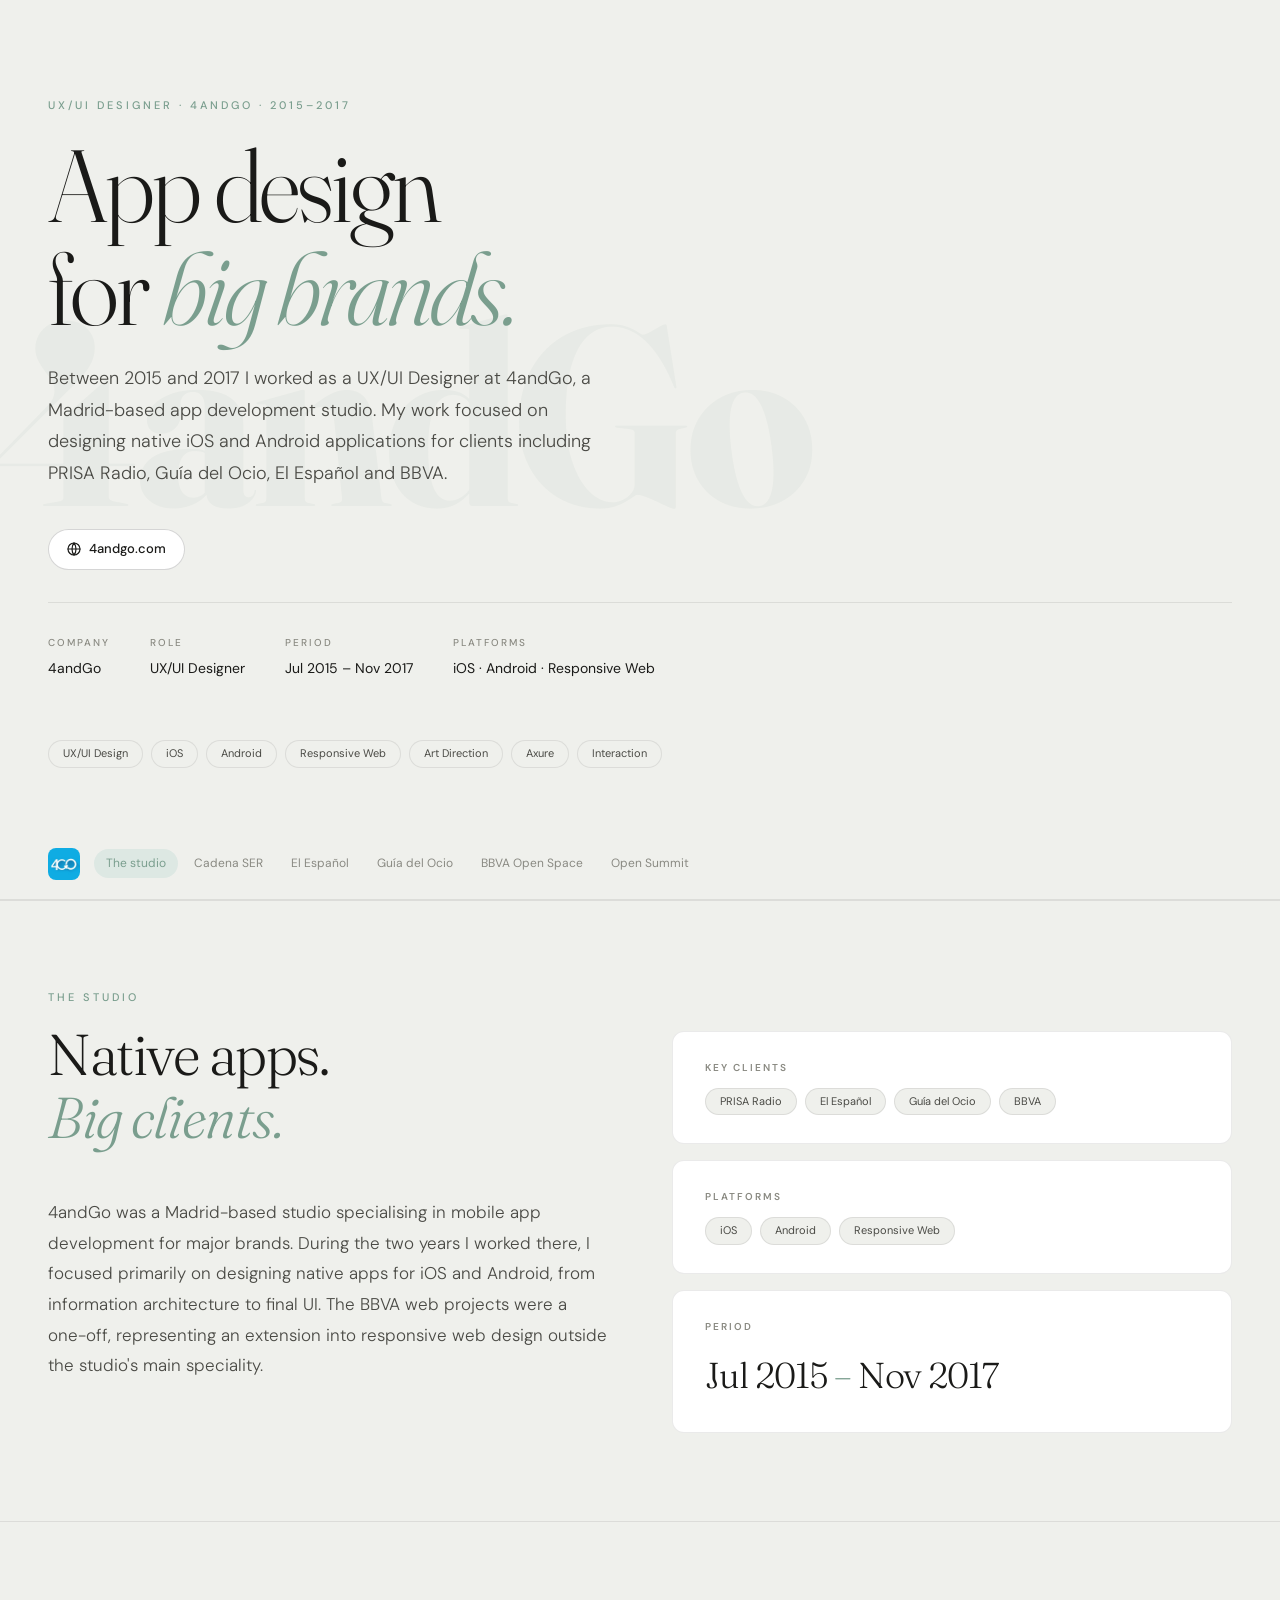
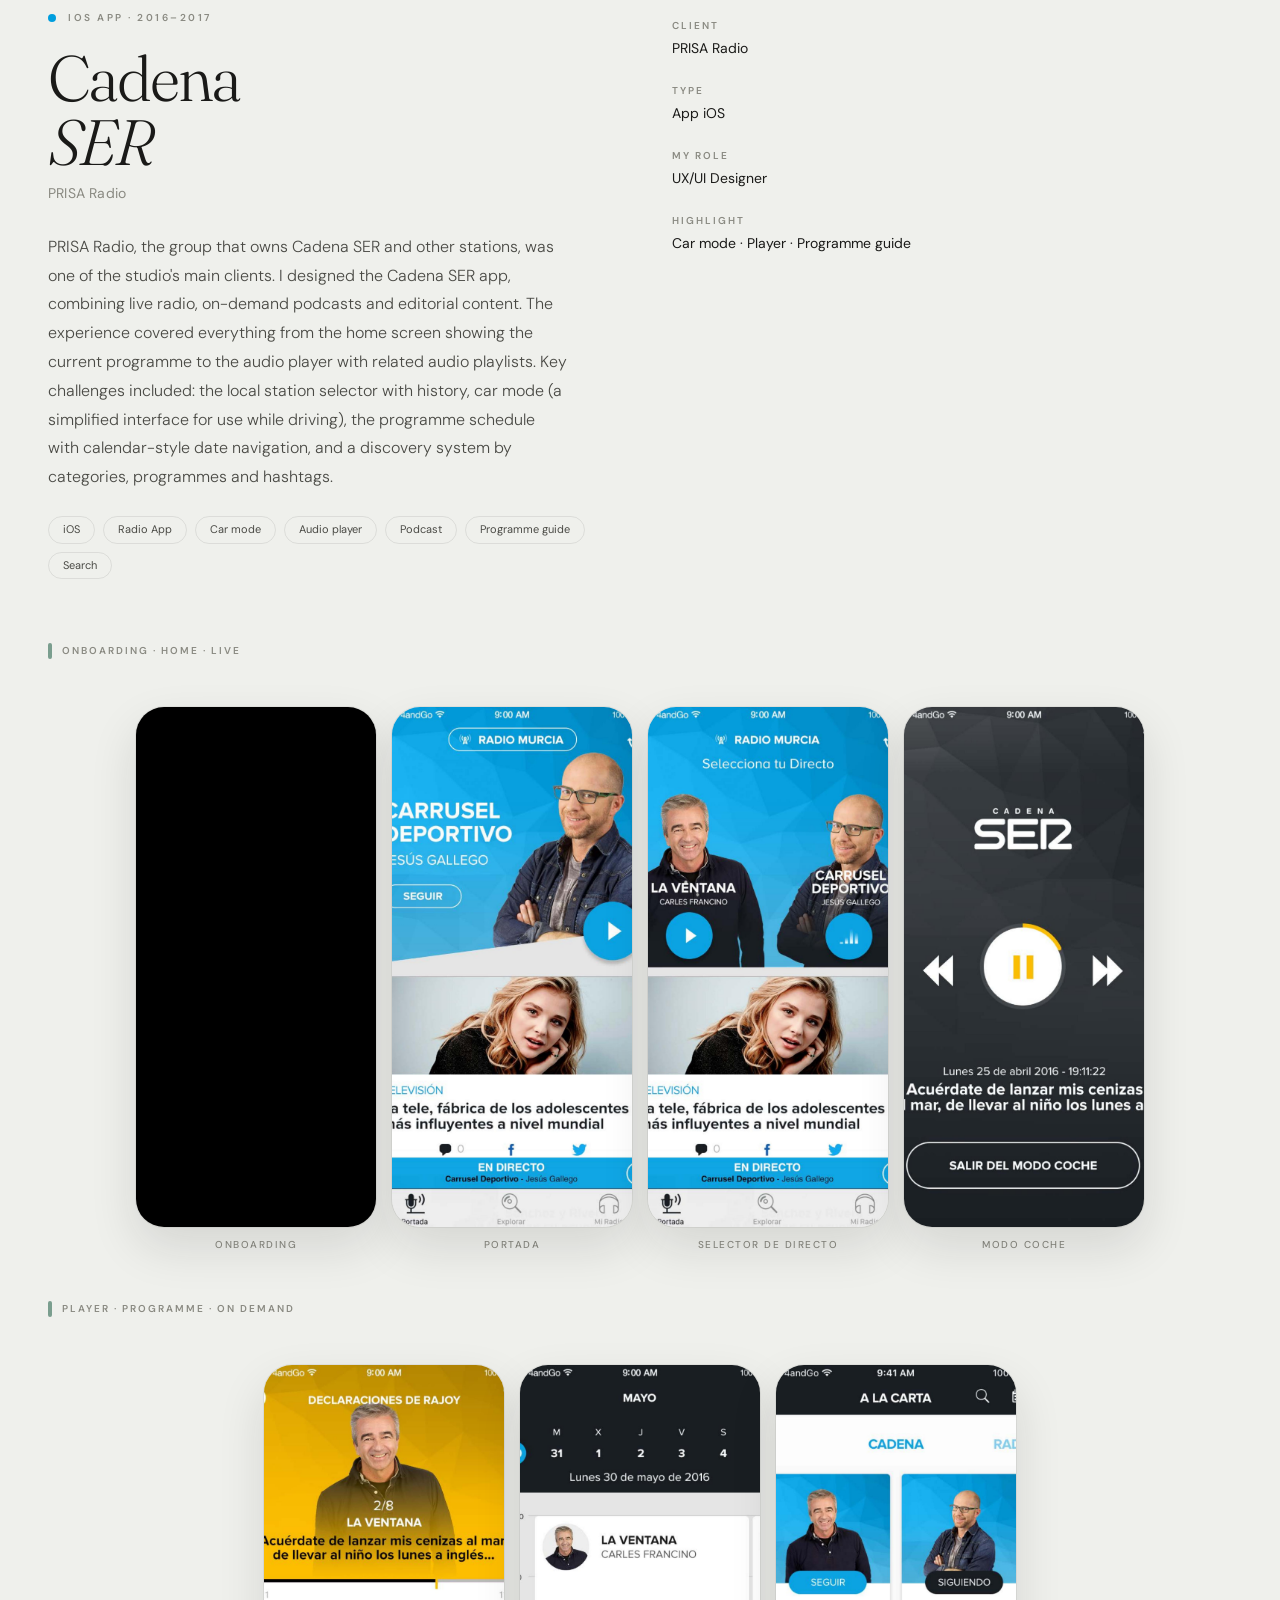
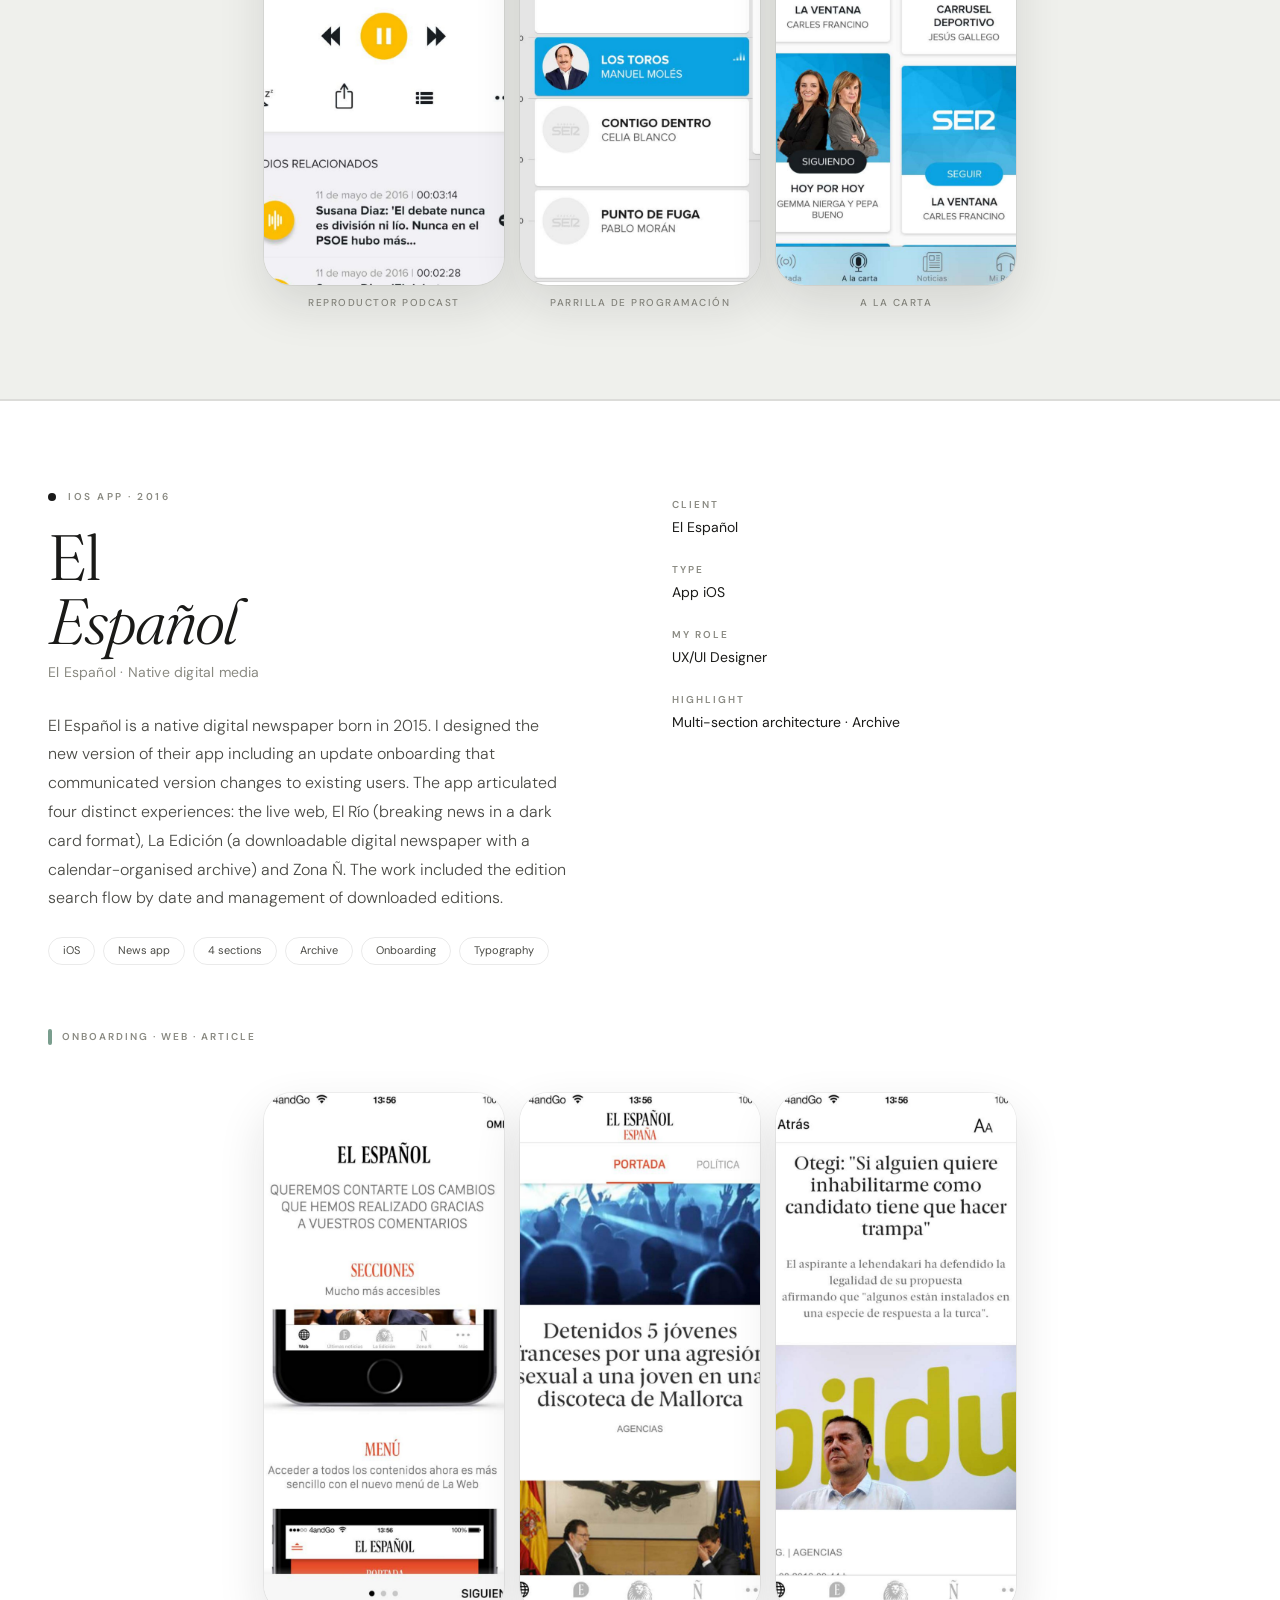
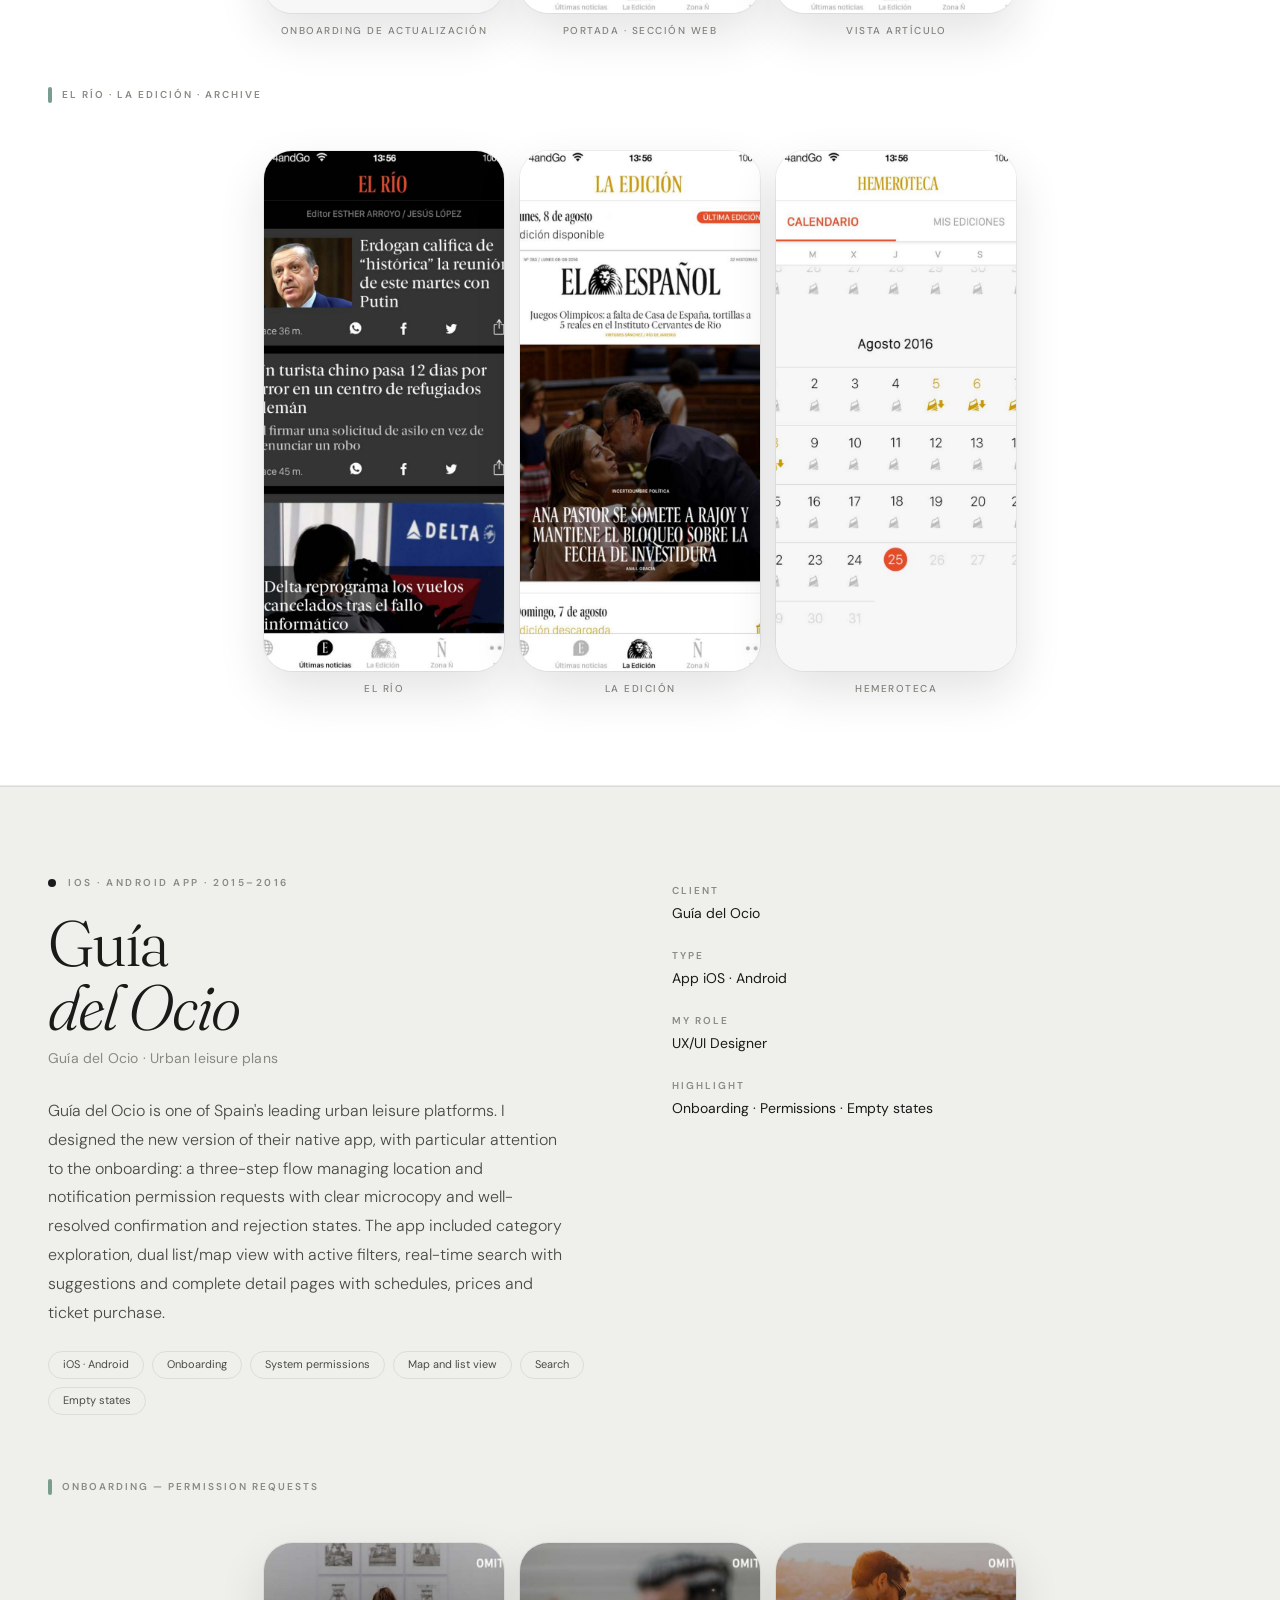
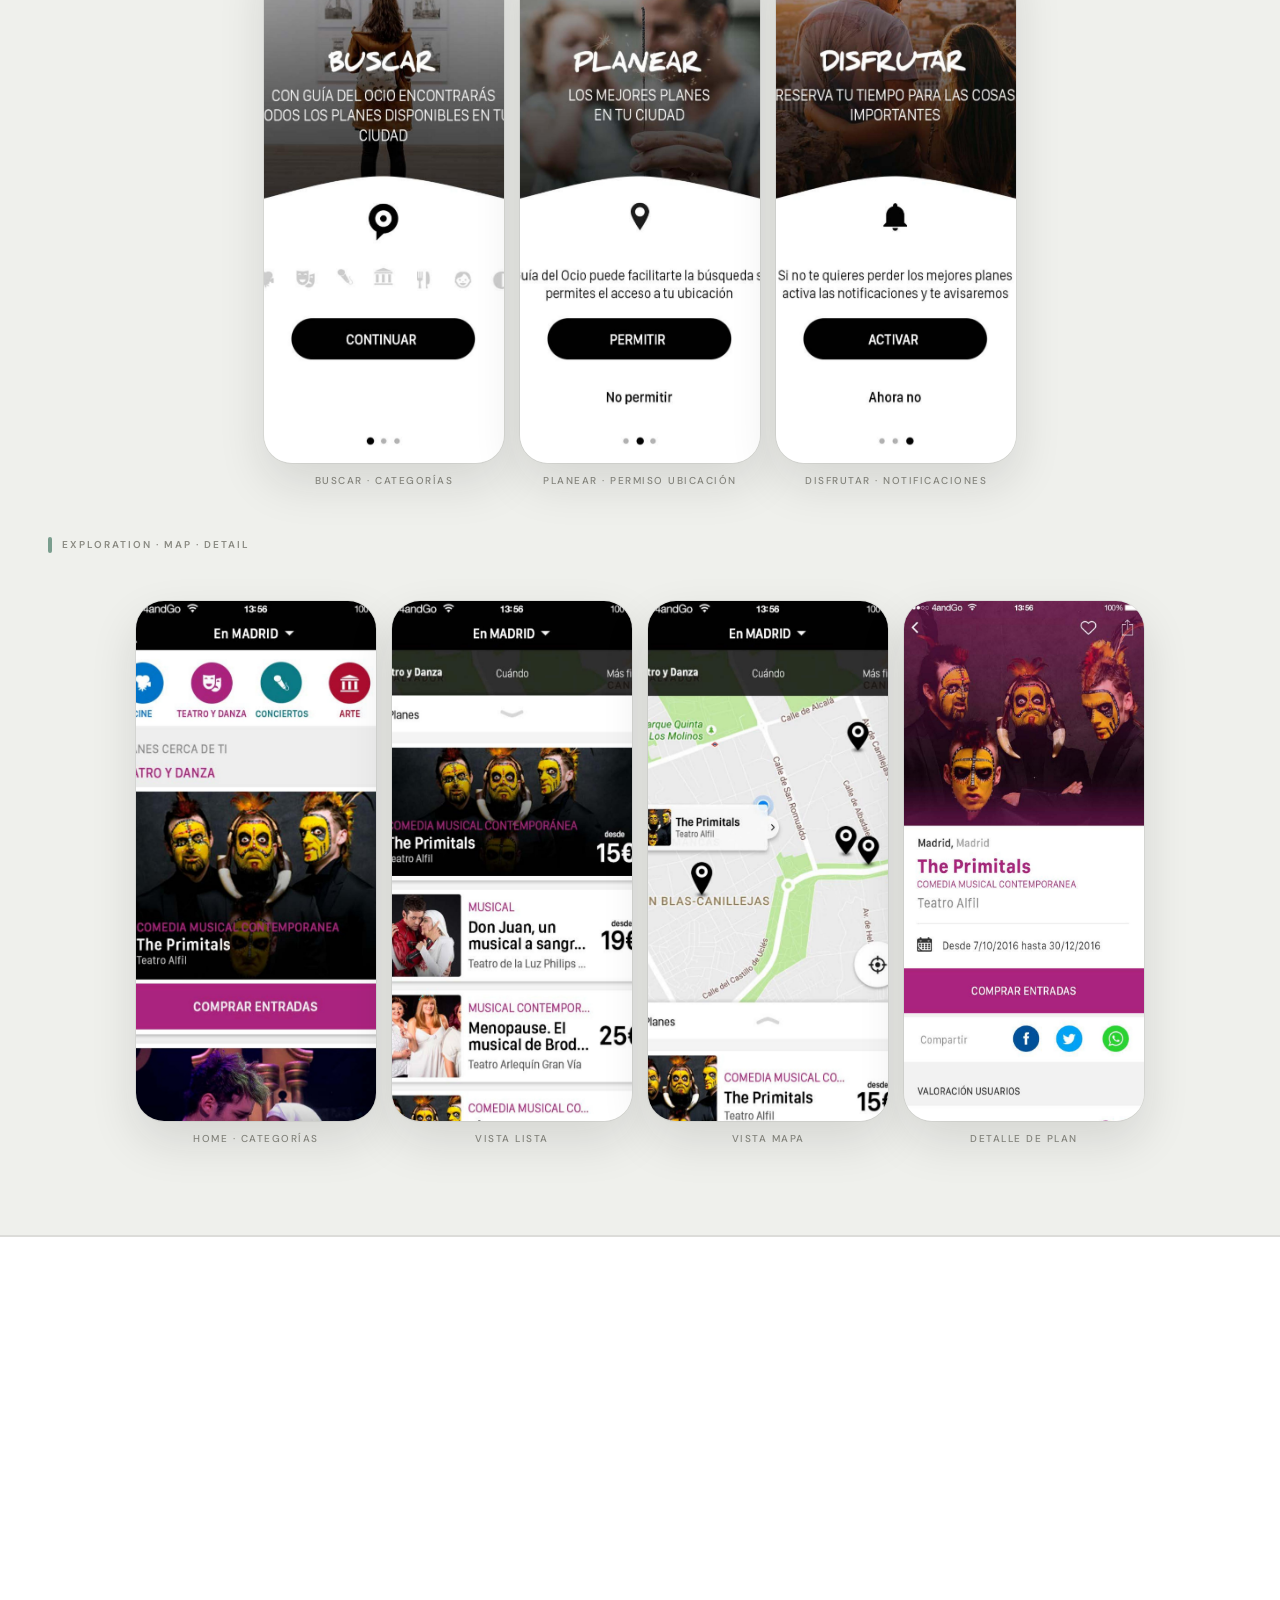
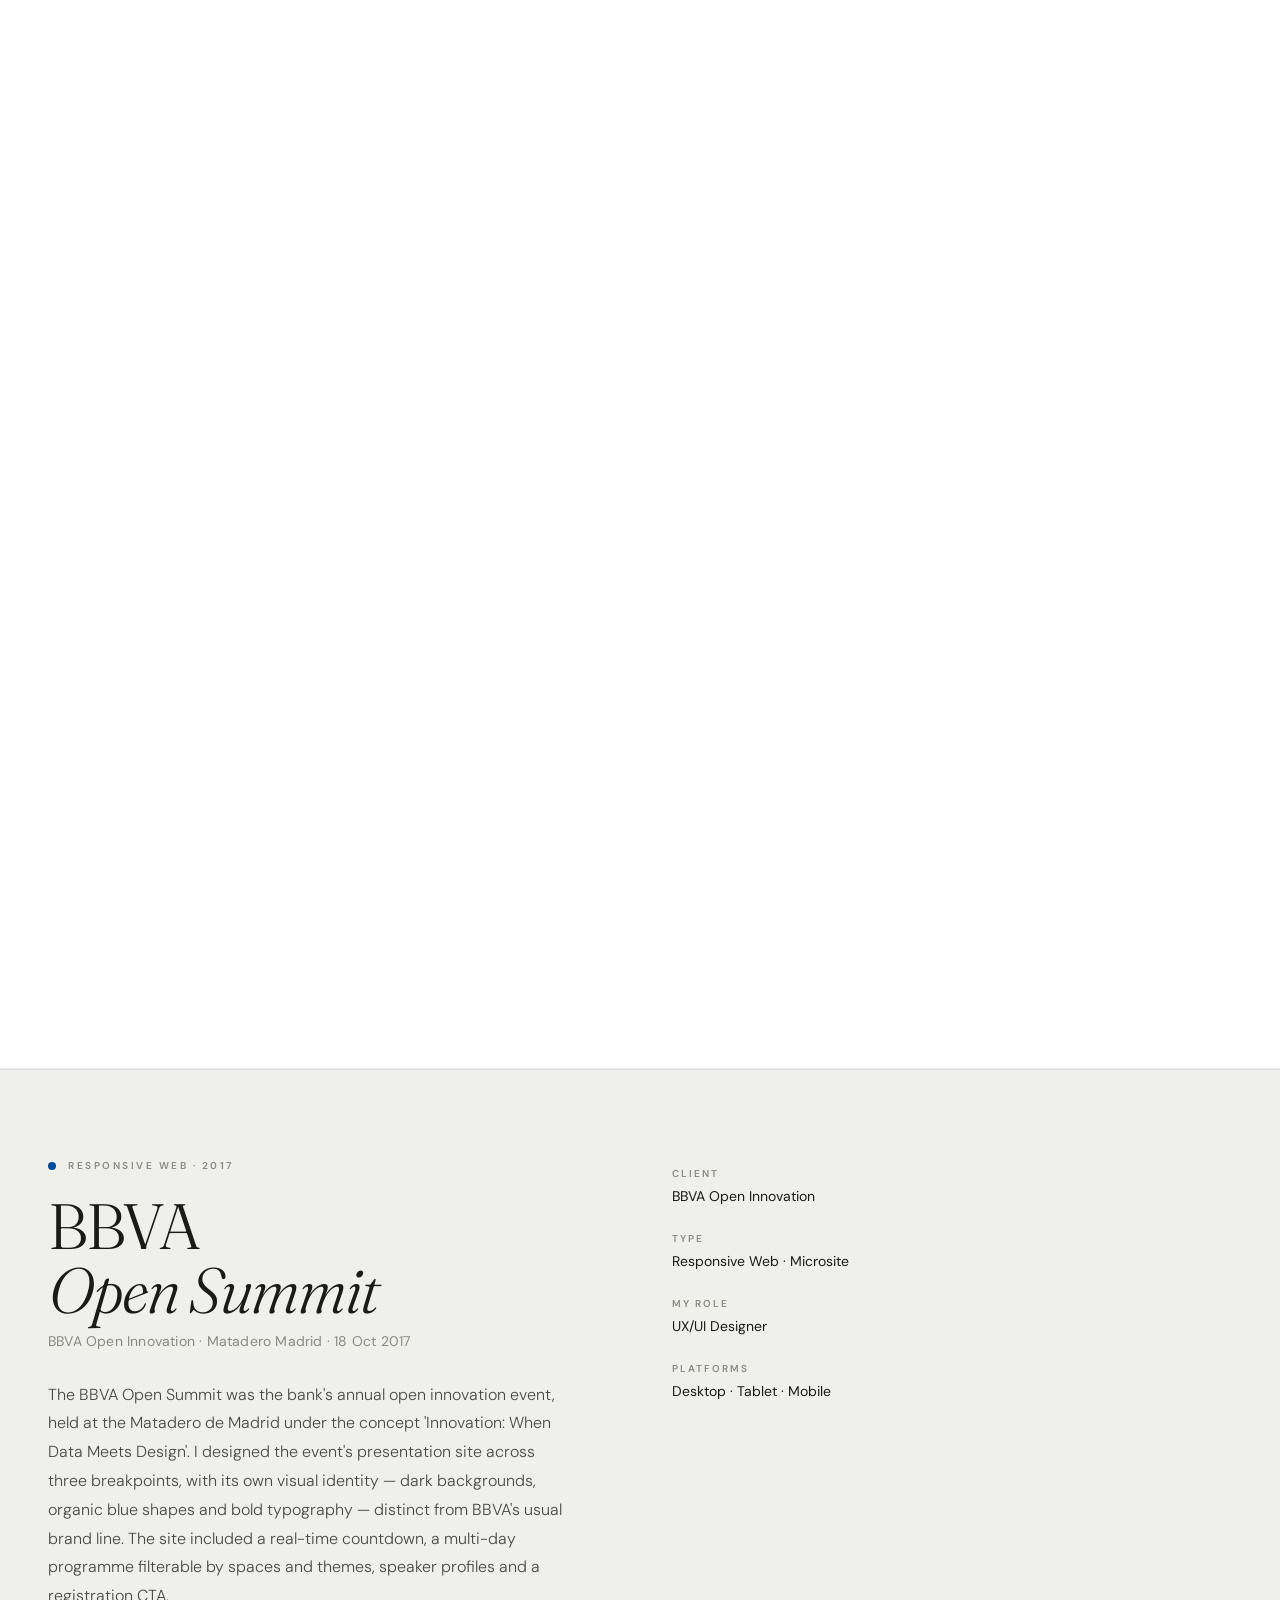
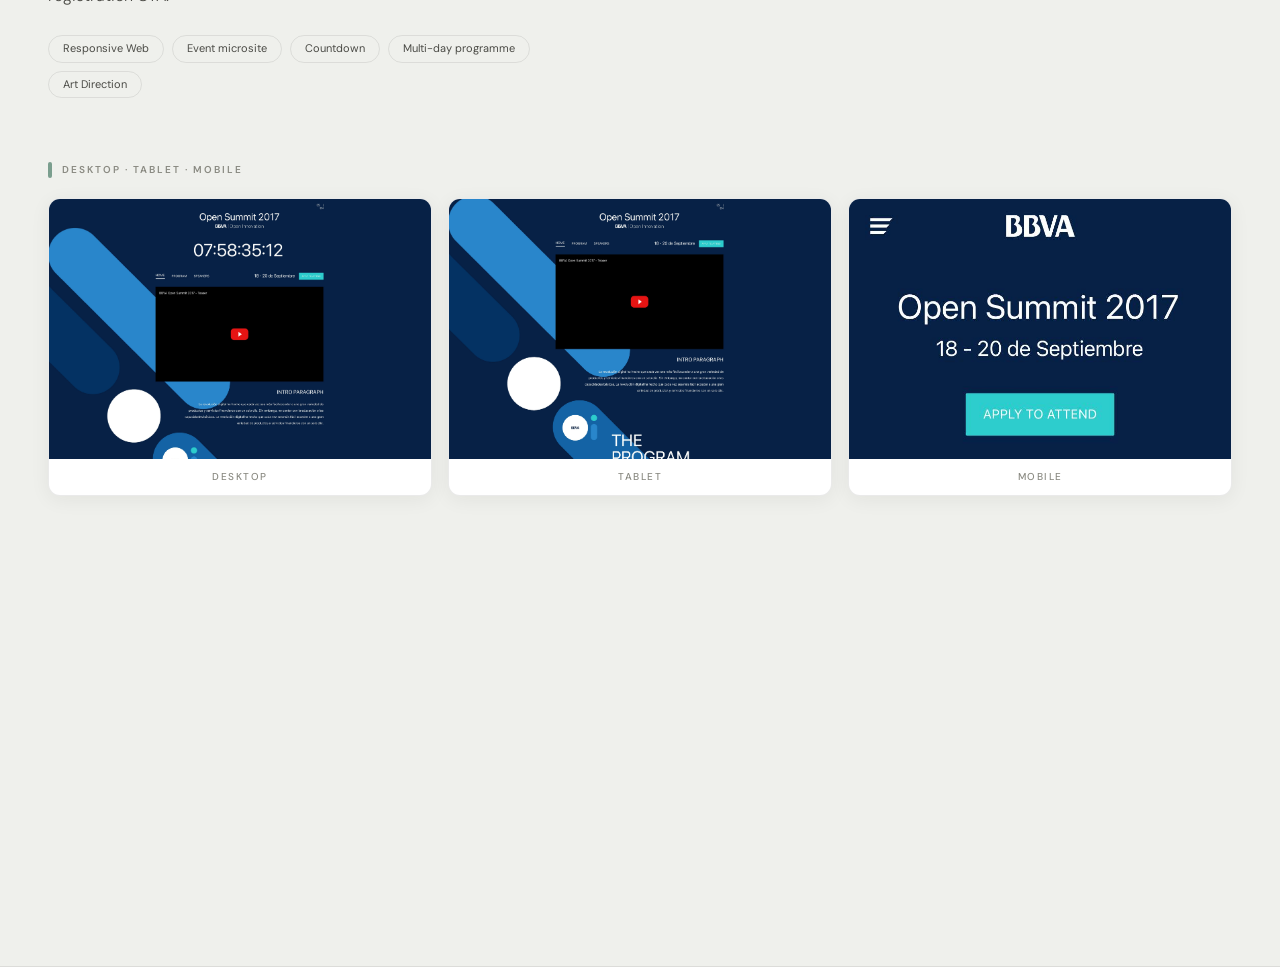
==== commit 7326c017: "Add files via upload" ====
--- a/4andgo.html
+++ b/4andgo.html
@@ -5,7 +5,6 @@
 <meta name="viewport" content="width=device-width, initial-scale=1.0">
 <title>4andGo — Showcase · Pako Ortiz</title>
 <link href="https://fonts.googleapis.com/css2?family=Fraunces:ital,opsz,wght@0,9..144,300;0,9..144,400;0,9..144,700;1,9..144,300;1,9..144,400&family=DM+Sans:ital,opsz,wght@0,9..40,300;0,9..40,400;0,9..40,500;1,9..40,300&display=swap" rel="stylesheet">
-<link rel="stylesheet" href="style.css">
 <style>
   :root {
     --sage: #7A9E8E;
@@ -313,6 +312,14 @@
     .gallery-phones-3 { grid-template-columns: 1fr 1fr; }
   }
 
+  /* ── Image lightbox ── */
+  .img-lightbox { position: fixed; inset: 0; z-index: 600; background: rgba(0,0,0,0); backdrop-filter: blur(0px); display: flex; align-items: center; justify-content: center; pointer-events: none; transition: background .3s, backdrop-filter .3s; }
+  .img-lightbox.open { background: rgba(0,0,0,.7); backdrop-filter: blur(8px); pointer-events: all; }
+  .img-lightbox-inner { position: relative; max-width: calc(100vw - 48px); max-height: calc(100vh - 80px); transform: scale(.94); opacity: 0; transition: transform var(--dur-slow) var(--ease-spring), opacity var(--dur-mid) var(--ease-out-smooth); }
+  .img-lightbox.open .img-lightbox-inner { transform: scale(1); opacity: 1; }
+  .img-lightbox-inner img { display: block; max-width: 100%; max-height: calc(100vh - 80px); border-radius: 12px; box-shadow: 0 32px 80px rgba(0,0,0,.4); }
+  .img-lightbox-close { position: absolute; top: -14px; right: -14px; width: 32px; height: 32px; border-radius: 50%; background: #fff; border: none; display: flex; align-items: center; justify-content: center; cursor: pointer; color: #1a1a18; box-shadow: 0 4px 16px rgba(0,0,0,.2); transition: transform var(--dur-mid) var(--ease-spring); }
+  .img-lightbox-close:hover { transform: scale(1.15) rotate(90deg); }
 </style>
 </head>
 <body>
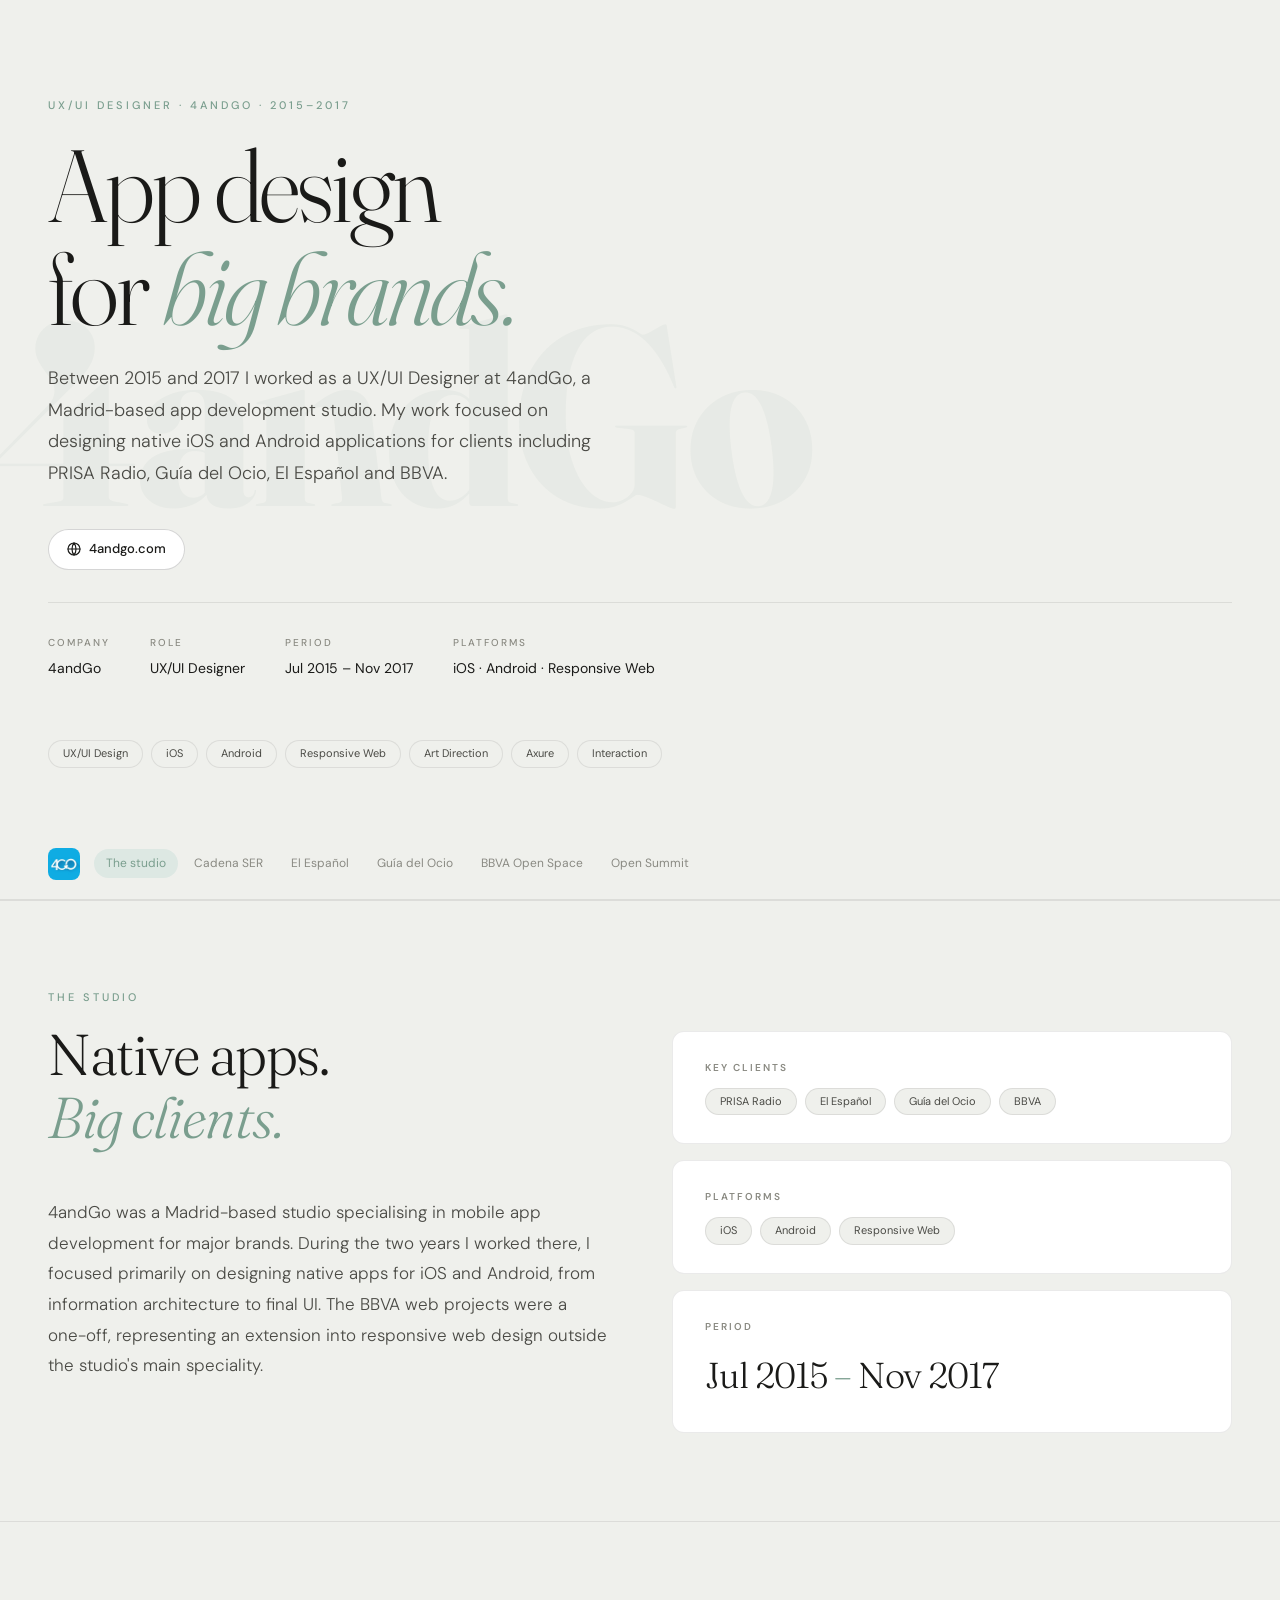
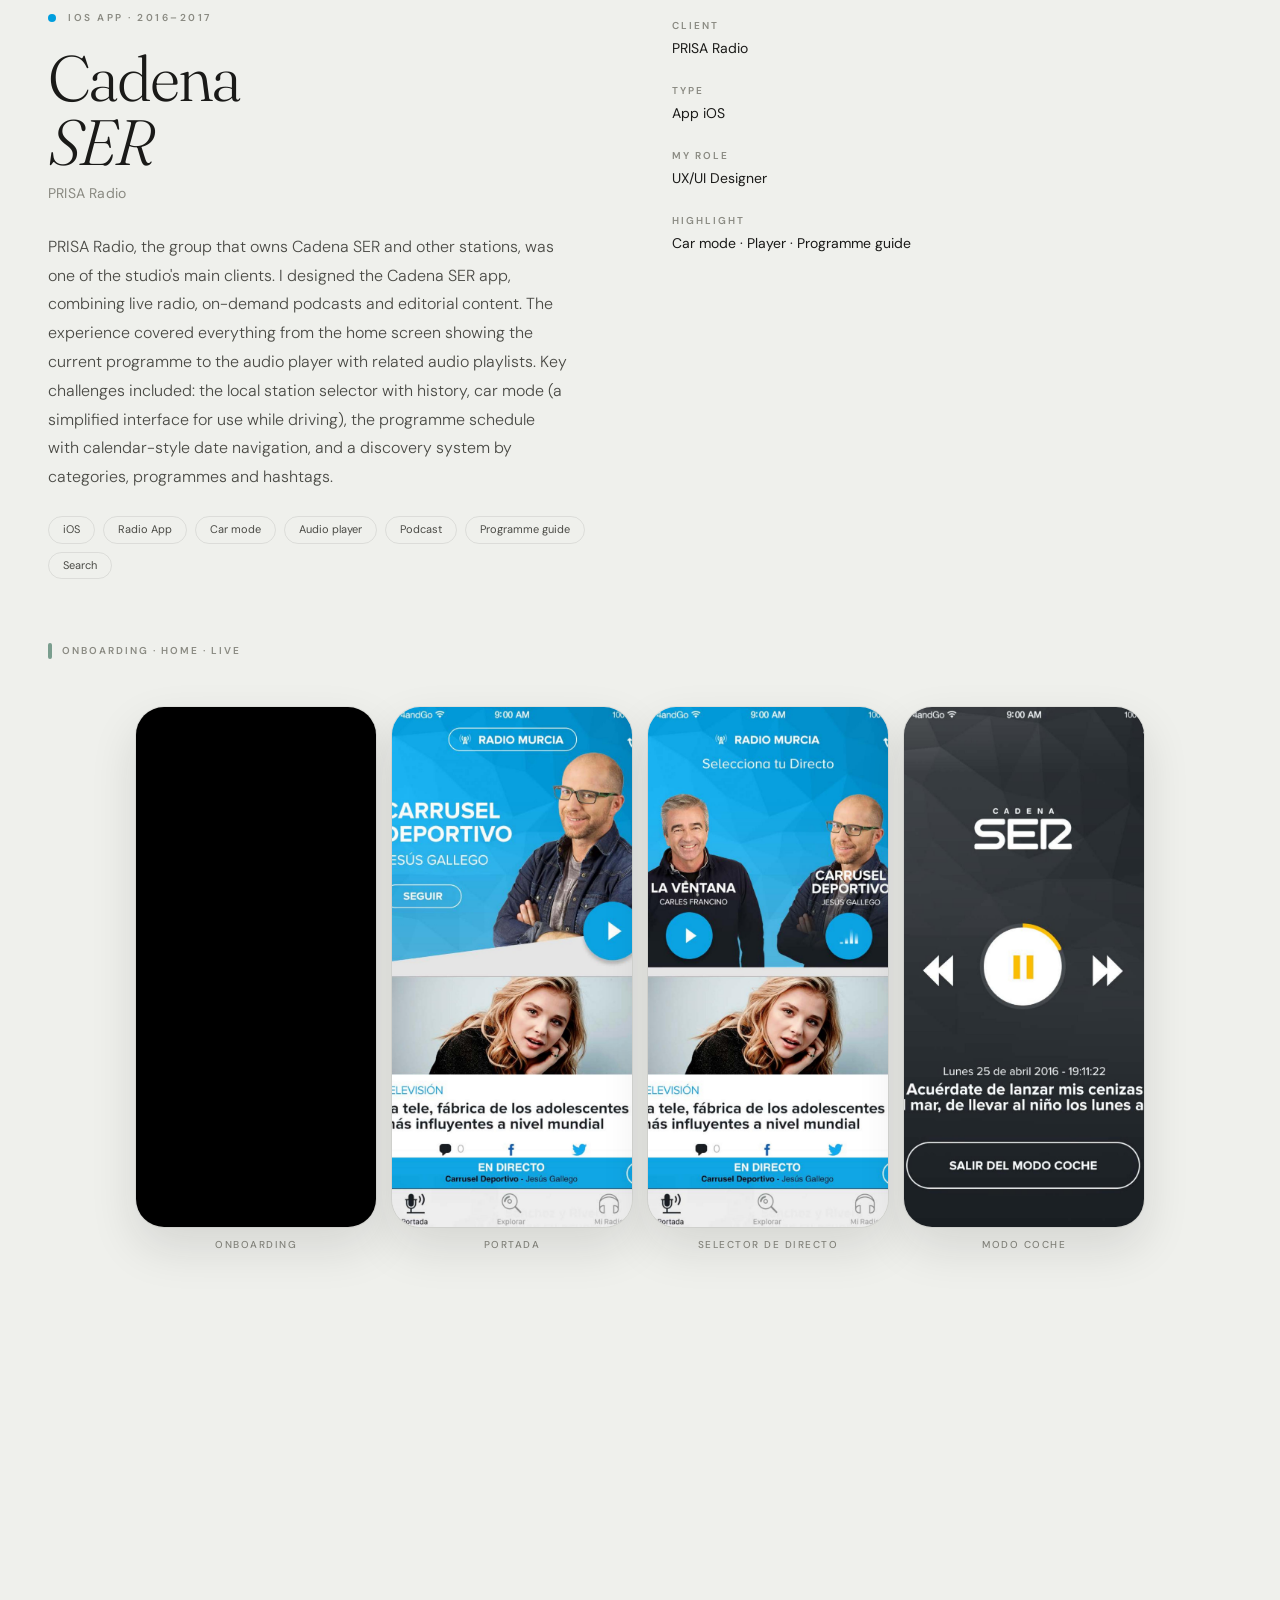
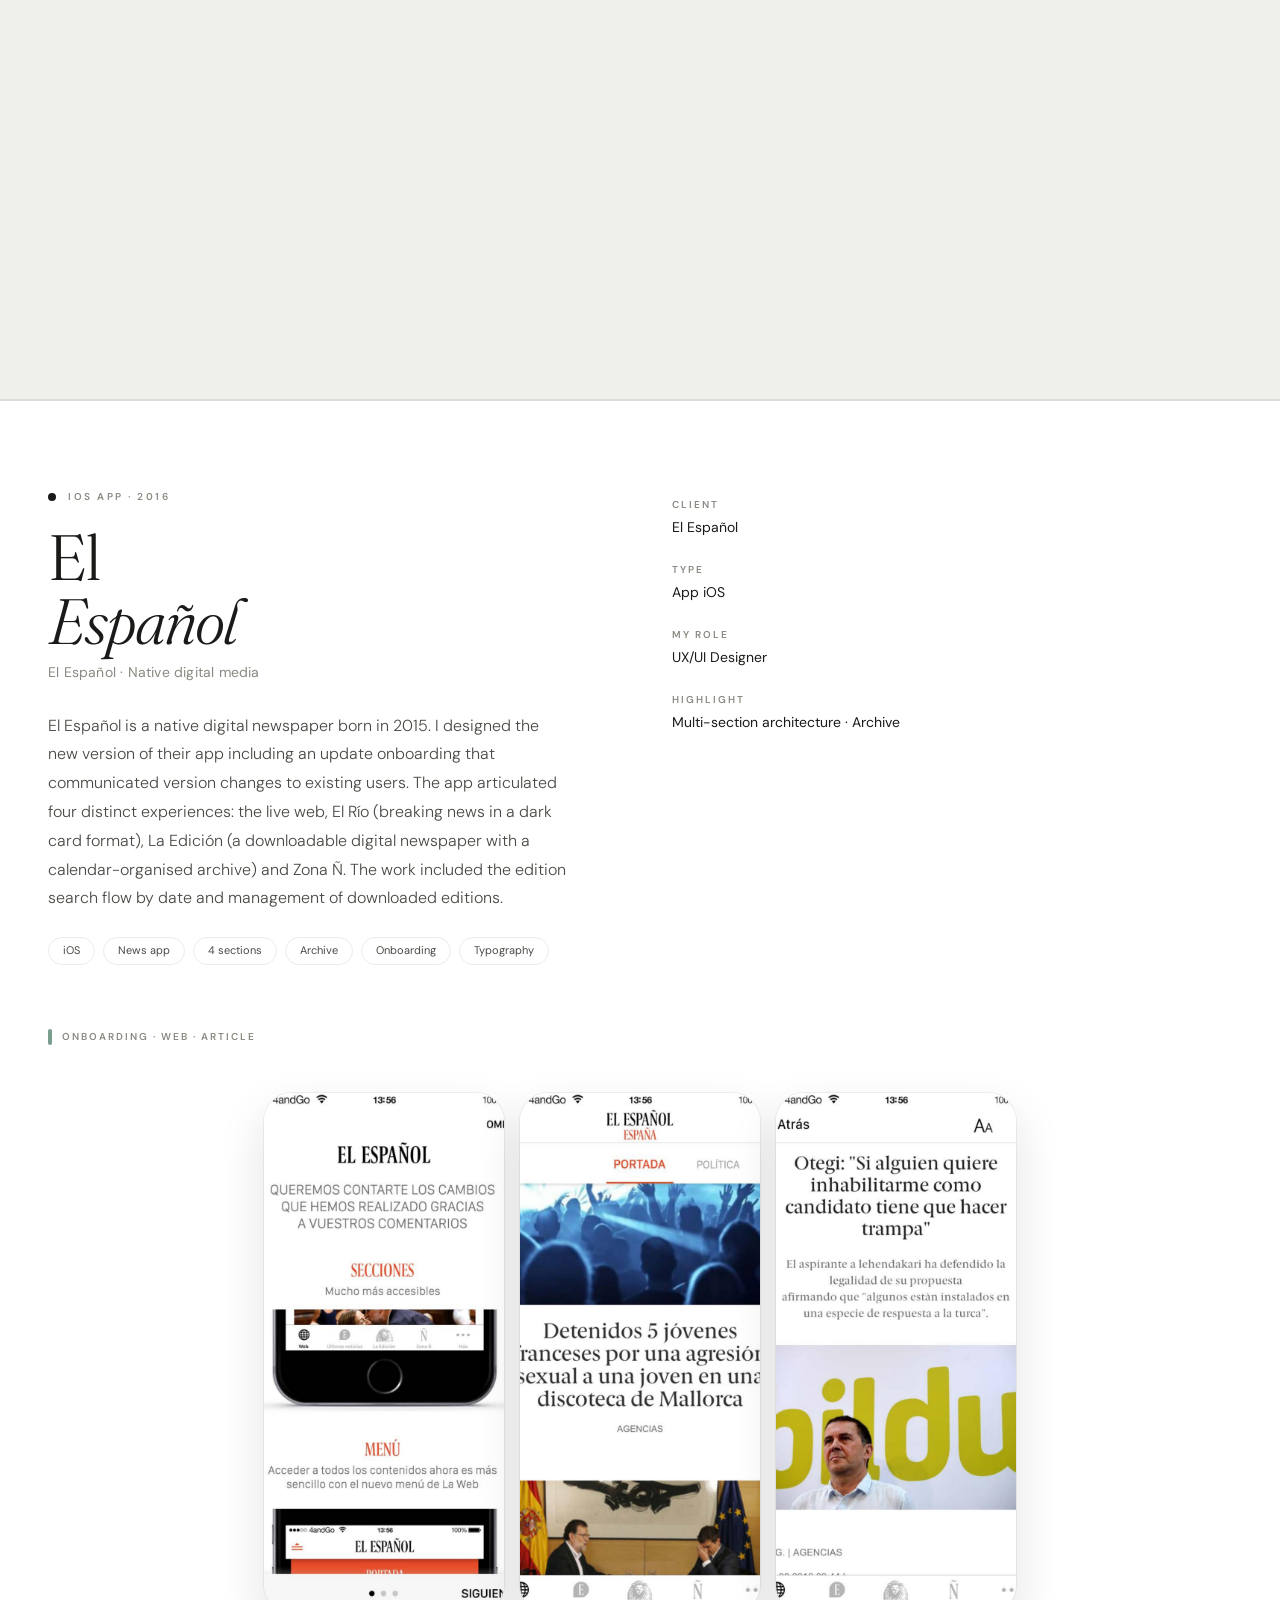
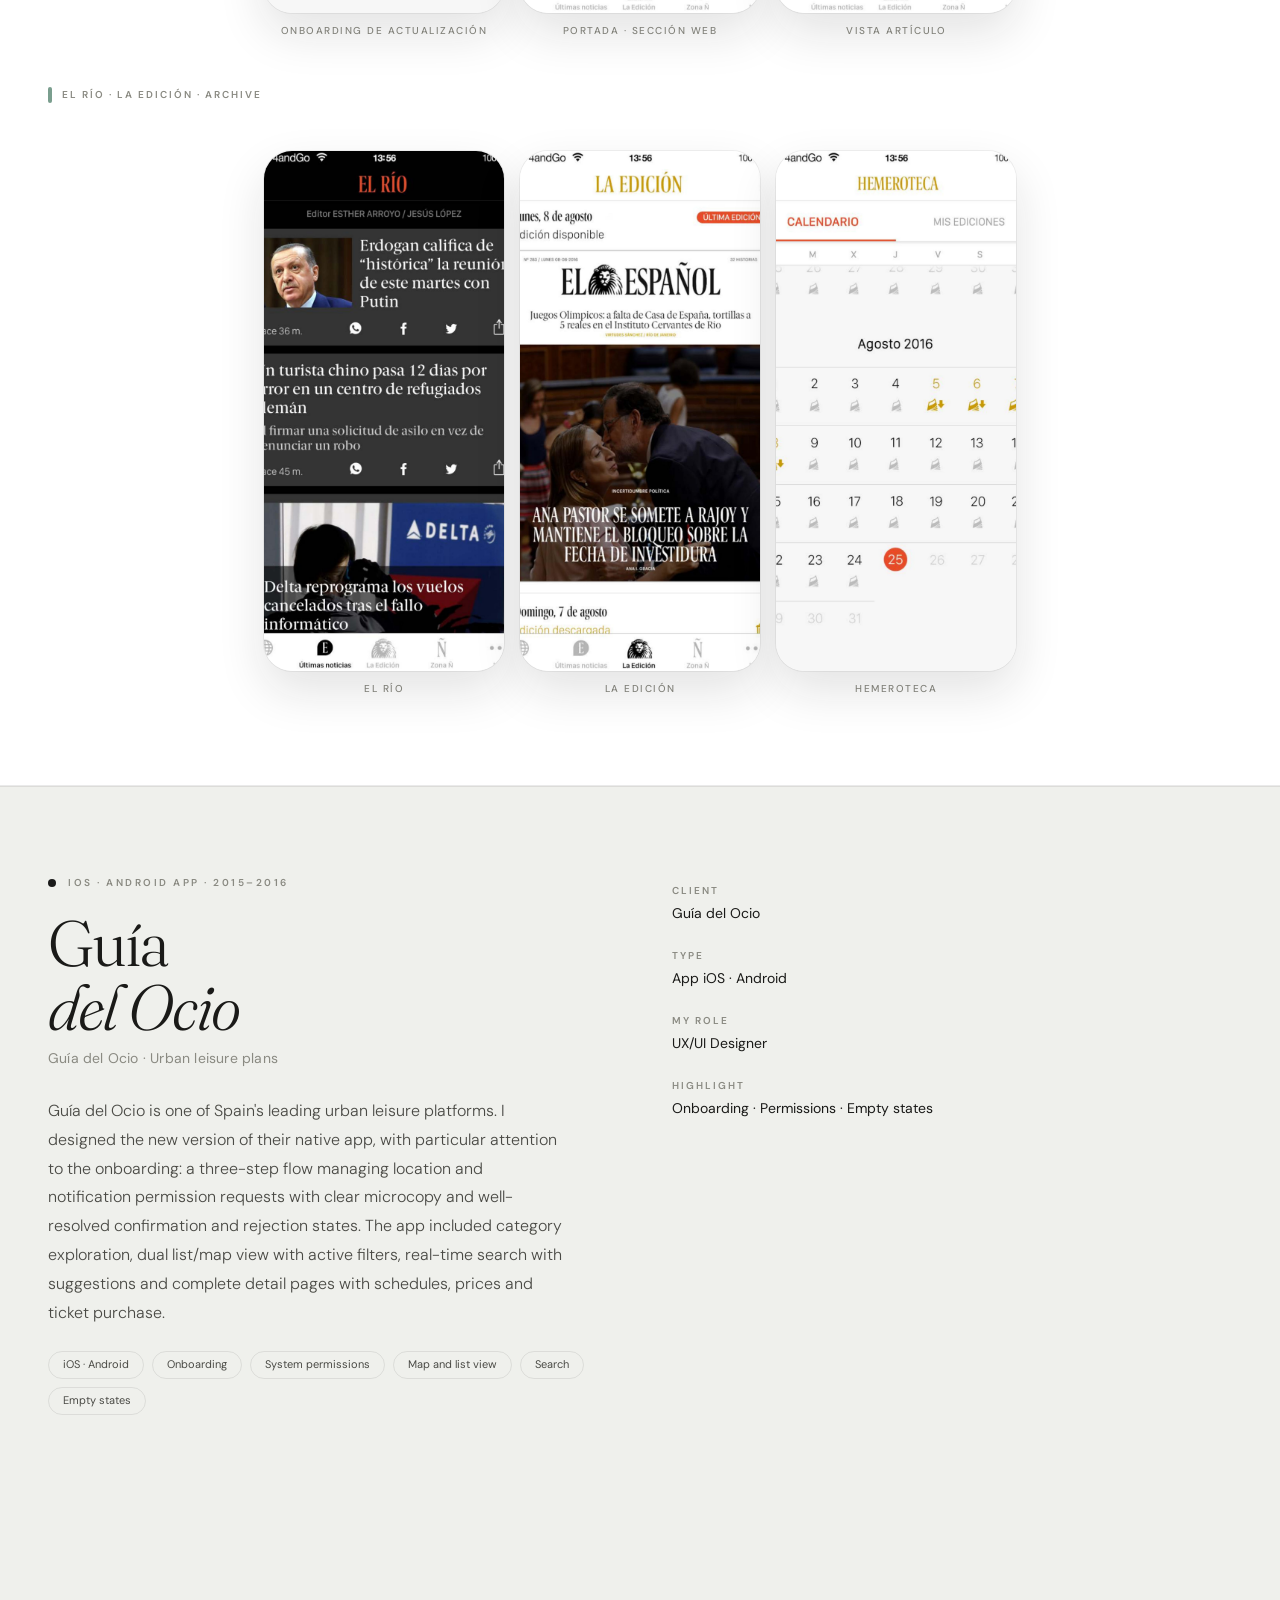
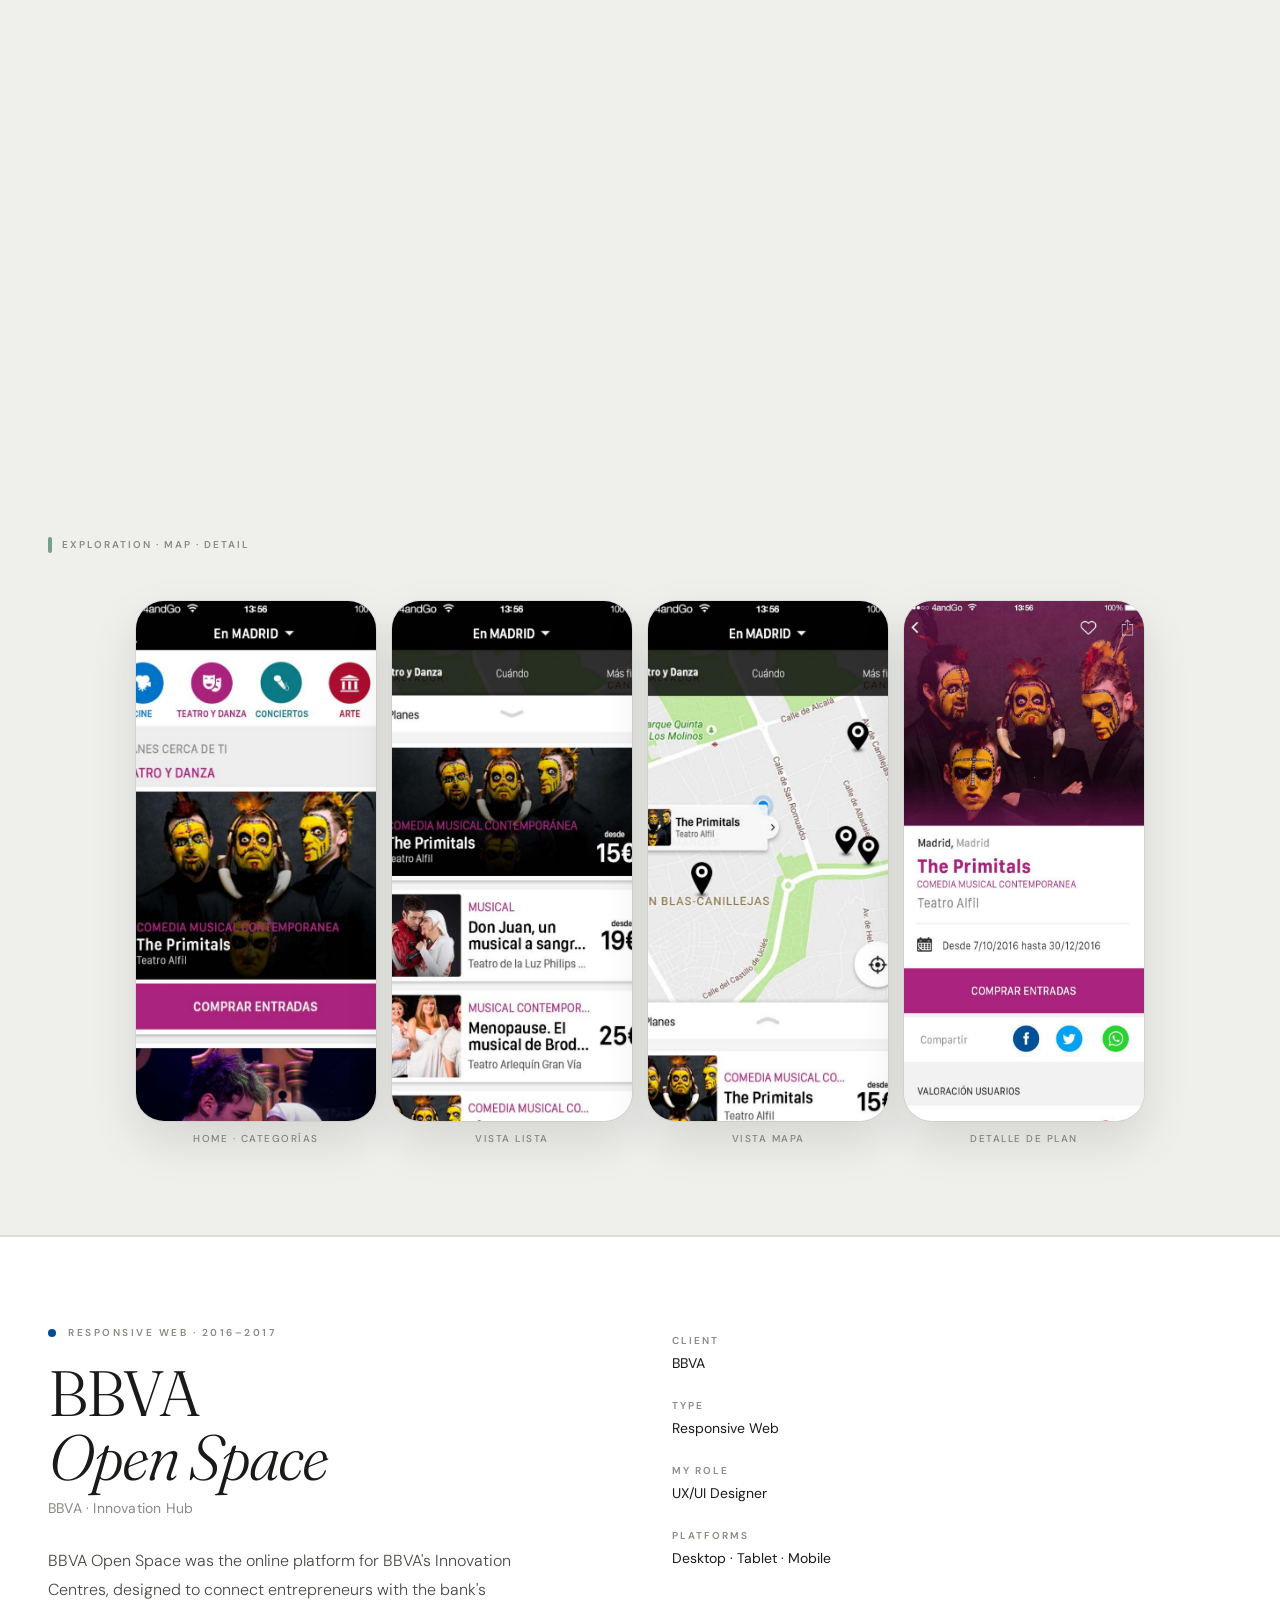
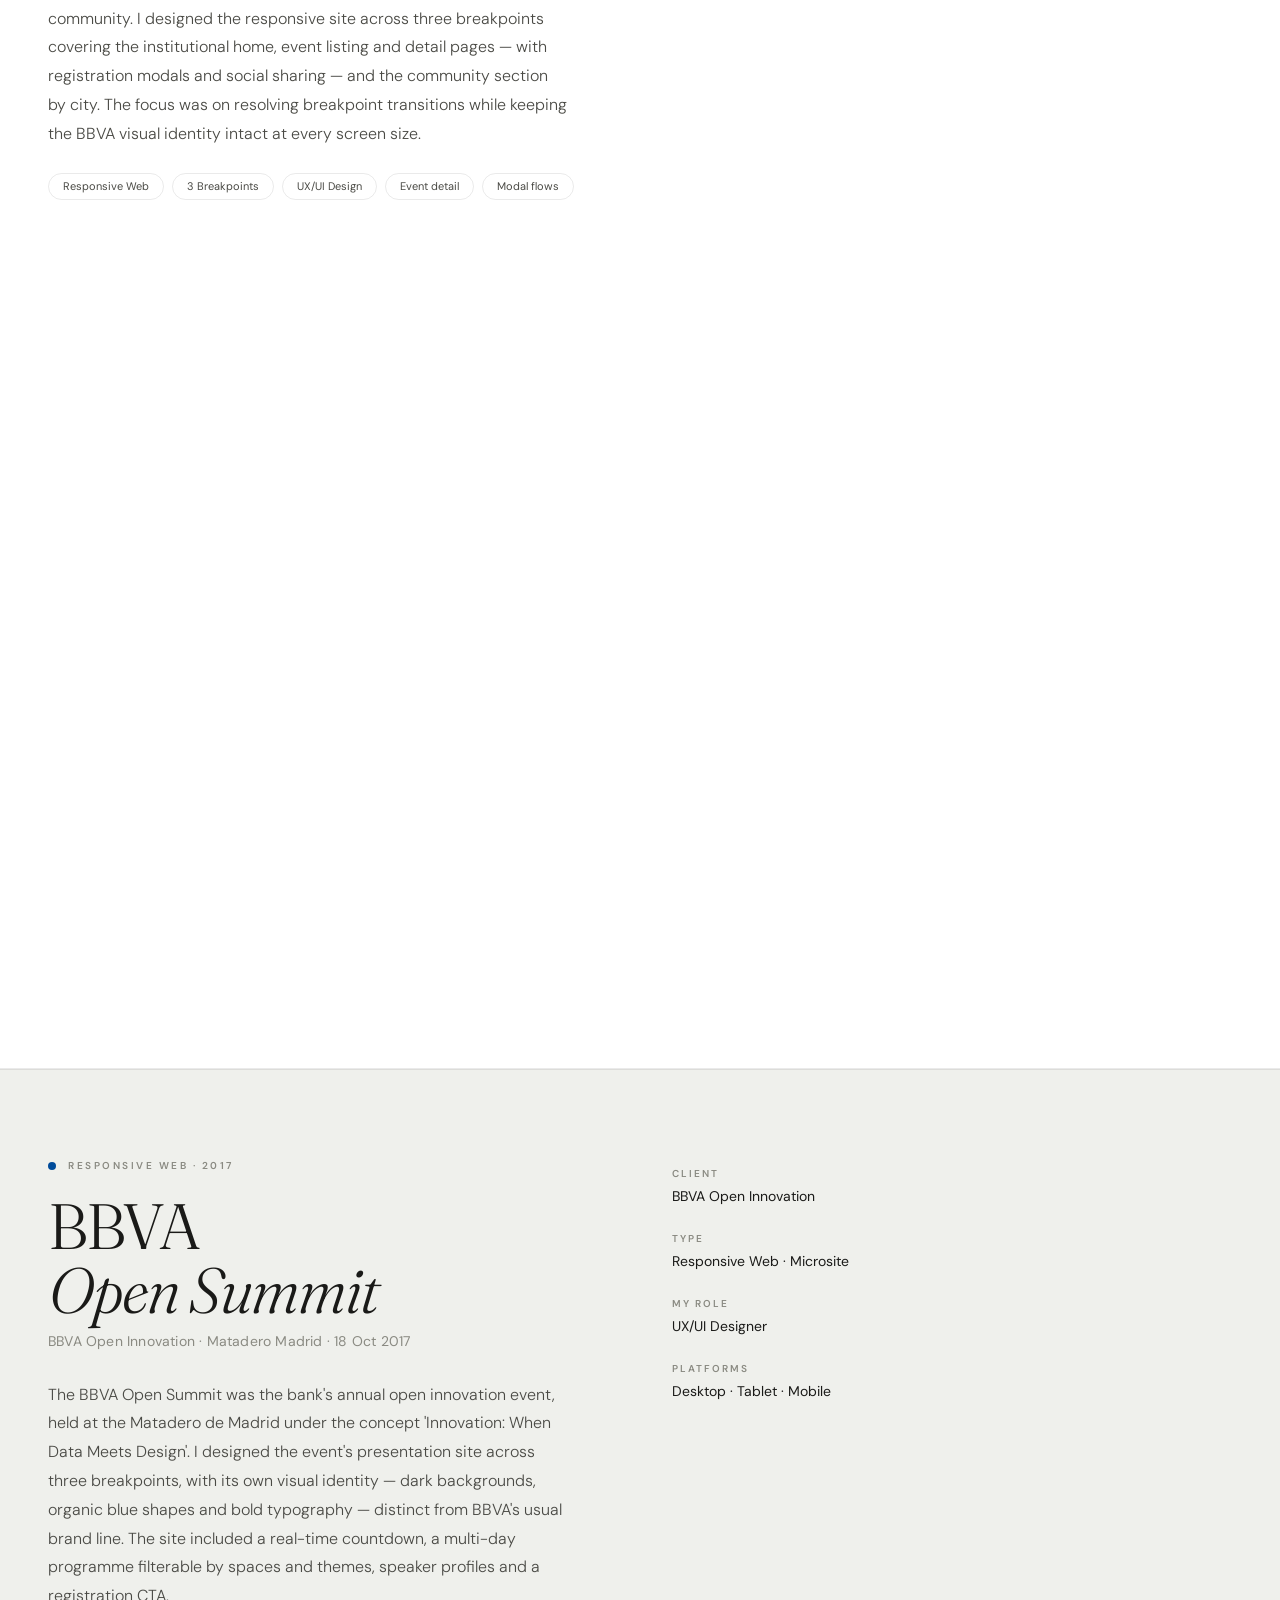
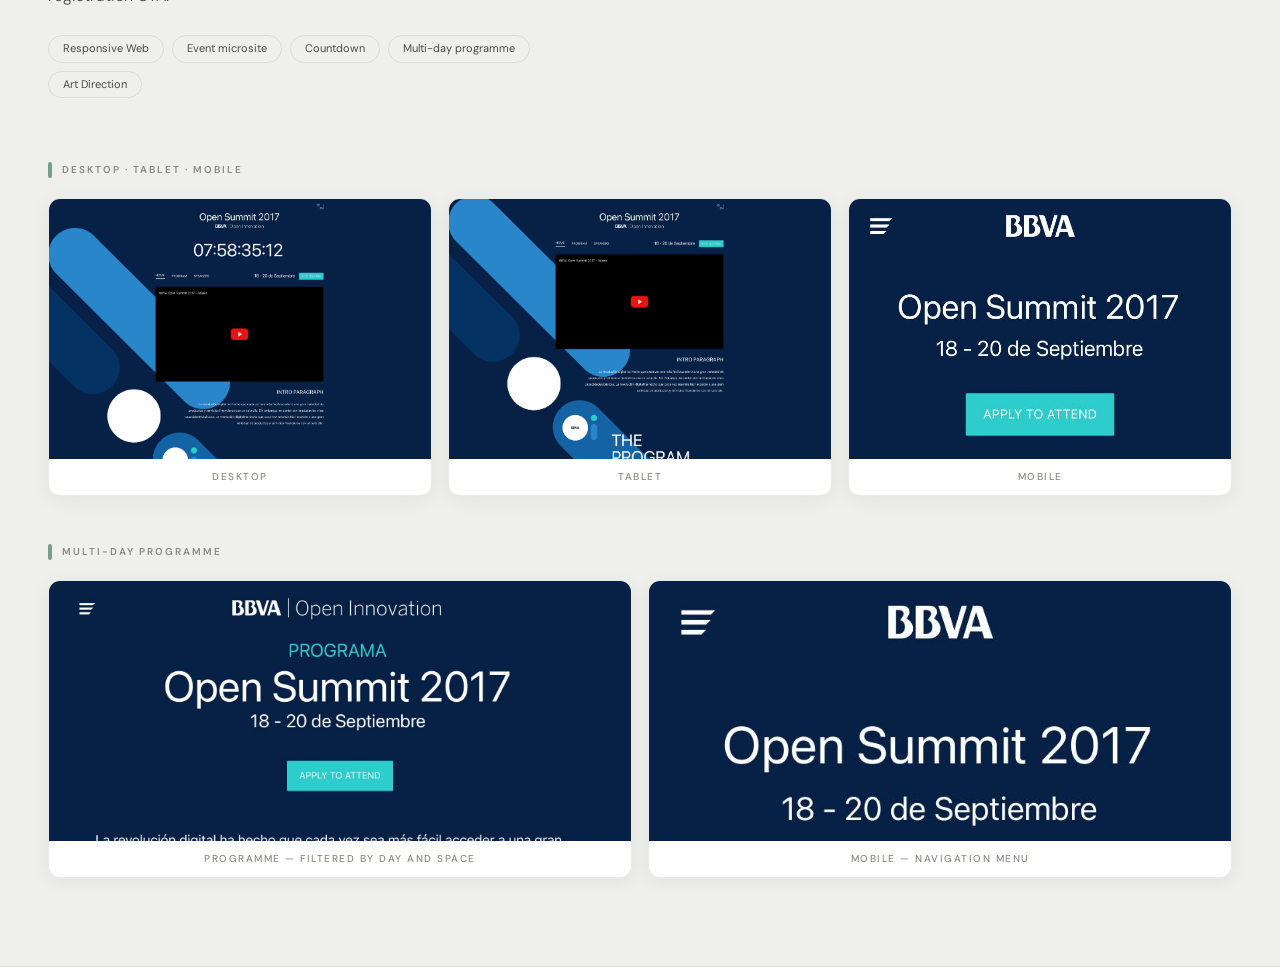
==== commit 6a9b211d: "Add files via upload" ====
--- a/4andgo.html
+++ b/4andgo.html
@@ -196,7 +196,7 @@
   }
   .screen-web .img-wrap { position: relative; height: 260px; overflow: hidden; background: var(--cream); display: flex; align-items: flex-start; justify-content: center; }
   .screen-web .img-wrap img { width: 100%; height: auto; object-position: top center; display: block; cursor: zoom-in; }
-  @media(max-width:768px) { .screen-web .img-zoom-btn { opacity: 1; transform: translateY(0); } }
+  
   @media(max-width:768px) { .screen-web .img-wrap { height: 200px; } }
   .screen-web .img-zoom-btn { position: absolute; bottom: 10px; right: 10px; display: flex; align-items: center; gap: 6px; padding: 6px 10px; background: rgba(255,255,255,.9); backdrop-filter: blur(6px); border: 1px solid rgba(0,0,0,.1); border-radius: 20px; font-size: 11px; font-weight: 500; color: var(--ink); cursor: pointer; opacity: 0; transform: translateY(4px); transition: opacity .2s var(--ease-out-smooth), transform .2s var(--ease-out-smooth), background .15s; white-space: nowrap; }
   .screen-web .img-wrap:hover .img-zoom-btn { opacity: 1; transform: translateY(0); }
@@ -213,14 +213,15 @@
 
   /* ─ UNIFIED PHONE FRAME ─ */
   .phones-row { display: flex; gap: 16px; justify-content: center; flex-wrap: wrap; margin-top: 48px; }
-  .phone-wrap { display: flex; flex-direction: column; align-items: center; gap: 10px; }
+  .phone-wrap { display: flex; flex-direction: column; align-items: center; gap: 10px; position: relative; }
   .phone-frame { width: 240px; aspect-ratio: 9/19.5; border-radius: 28px; overflow: hidden; box-shadow: 0 20px 48px rgba(26,26,24,.12), 0 0 0 1px rgba(26,26,24,.06); position: relative; }
   .phone-frame img { width: 100%; height: 100%; object-fit: cover; object-position: top center; display: block; cursor: zoom-in; }
-  .phone-frame .img-zoom-btn { position: absolute; bottom: 10px; right: 10px; display: flex; align-items: center; gap: 6px; padding: 6px 10px; background: rgba(255,255,255,.9); backdrop-filter: blur(6px); border: 1px solid rgba(0,0,0,.1); border-radius: 20px; font-size: 11px; font-weight: 500; color: var(--ink); cursor: pointer; opacity: 0; transform: translateY(4px); transition: opacity .2s var(--ease-out-smooth), transform .2s var(--ease-out-smooth), background .15s; white-space: nowrap; }
-  .phone-frame:hover .img-zoom-btn { opacity: 1; transform: translateY(0); }
-  .phone-frame .img-zoom-btn:hover { background: #fff; box-shadow: 0 4px 12px rgba(0,0,0,.12); }
-  .phone-frame .img-zoom-btn svg { width: 13px; height: 13px; flex-shrink: 0; }
-  @media(max-width:768px) { .phone-frame .img-zoom-btn { opacity: 1; transform: translateY(0); } }
+  .phone-wrap .img-zoom-btn { position: absolute; bottom: 10px; right: 10px; z-index: 10; display: flex; align-items: center; gap: 6px; padding: 6px 10px; background: rgba(255,255,255,.9); backdrop-filter: blur(6px); border: 1px solid rgba(0,0,0,.1); border-radius: 20px; font-size: 11px; font-weight: 500; color: var(--ink); cursor: pointer; opacity: 0; transform: translateY(4px); transition: opacity .2s var(--ease-out-smooth), transform .2s var(--ease-out-smooth), background .15s; white-space: nowrap; }
+  .phone-wrap:hover .img-zoom-btn { opacity: 1; transform: translateY(0); }
+  .phone-wrap .img-zoom-btn:hover { background: #fff; box-shadow: 0 4px 12px rgba(0,0,0,.12); }
+  .phone-wrap .img-zoom-btn svg { width: 13px; height: 13px; flex-shrink: 0; }
+  @media(max-width:768px) { .phone-wrap .img-zoom-btn { opacity: 1; transform: translateY(0); } }
+  @media(max-width:768px) { .screen-web .img-zoom-btn { opacity: 1; transform: translateY(0); } }
   .phone-cap { font-size: 10px; font-weight: 500; letter-spacing: 1.5px; text-transform: uppercase; color: var(--ink-light); text-align: center; }
   .screen-phone-cap {
     font-size: 10px; font-weight: 500; letter-spacing: 1.5px;
@@ -498,18 +499,18 @@
         </div>
         <div class="phone-cap">Onboarding</div>
       </div>
-      <div class="phone-wrap"><div class="phone-frame"><img onclick="openImgLightbox(this)" style="cursor:zoom-in" src="assets/ser_home-02.jpg" alt="Cadena SER — Home"><button class="img-zoom-btn" onclick="openImgLightbox(this.parentElement.querySelector('img'))"><svg viewBox="0 0 24 24" fill="none" stroke="currentColor" stroke-width="2"><circle cx="11" cy="11" r="7"/><path d="m21 21-4.35-4.35"/><path d="M11 8v6M8 11h6"/></svg>Ampliar imagen</button></div><div class="phone-cap">Portada</div></div>
-      <div class="phone-wrap"><div class="phone-frame"><img onclick="openImgLightbox(this)" style="cursor:zoom-in" src="assets/ser_select-04.jpg" alt="Cadena SER — Selector directo"><button class="img-zoom-btn" onclick="openImgLightbox(this.parentElement.querySelector('img'))"><svg viewBox="0 0 24 24" fill="none" stroke="currentColor" stroke-width="2"><circle cx="11" cy="11" r="7"/><path d="m21 21-4.35-4.35"/><path d="M11 8v6M8 11h6"/></svg>Ampliar imagen</button></div><div class="phone-cap">Selector de directo</div></div>
-      <div class="phone-wrap"><div class="phone-frame"><img onclick="openImgLightbox(this)" style="cursor:zoom-in" src="assets/ser_coche-05.jpg" alt="Cadena SER — Modo coche"><button class="img-zoom-btn" onclick="openImgLightbox(this.parentElement.querySelector('img'))"><svg viewBox="0 0 24 24" fill="none" stroke="currentColor" stroke-width="2"><circle cx="11" cy="11" r="7"/><path d="m21 21-4.35-4.35"/><path d="M11 8v6M8 11h6"/></svg>Ampliar imagen</button></div><div class="phone-cap">Modo coche</div></div>
+      <div class="phone-wrap"><div class="phone-frame"><img onclick="openImgLightbox(this)" style="cursor:zoom-in" src="assets/ser_home-02.jpg" alt="Cadena SER — Home"></div><button class="img-zoom-btn" onclick="openImgLightbox(this.previousElementSibling.querySelector('img'))"><svg viewBox="0 0 24 24" fill="none" stroke="currentColor" stroke-width="2"><circle cx="11" cy="11" r="7"/><path d="m21 21-4.35-4.35"/><path d="M11 8v6M8 11h6"/></svg>Ampliar imagen</button><div class="phone-cap">Portada</div></div>
+      <div class="phone-wrap"><div class="phone-frame"><img onclick="openImgLightbox(this)" style="cursor:zoom-in" src="assets/ser_select-04.jpg" alt="Cadena SER — Selector directo"></div><button class="img-zoom-btn" onclick="openImgLightbox(this.previousElementSibling.querySelector('img'))"><svg viewBox="0 0 24 24" fill="none" stroke="currentColor" stroke-width="2"><circle cx="11" cy="11" r="7"/><path d="m21 21-4.35-4.35"/><path d="M11 8v6M8 11h6"/></svg>Ampliar imagen</button><div class="phone-cap">Selector de directo</div></div>
+      <div class="phone-wrap"><div class="phone-frame"><img onclick="openImgLightbox(this)" style="cursor:zoom-in" src="assets/ser_coche-05.jpg" alt="Cadena SER — Modo coche"></div><button class="img-zoom-btn" onclick="openImgLightbox(this.previousElementSibling.querySelector('img'))"><svg viewBox="0 0 24 24" fill="none" stroke="currentColor" stroke-width="2"><circle cx="11" cy="11" r="7"/><path d="m21 21-4.35-4.35"/><path d="M11 8v6M8 11h6"/></svg>Ampliar imagen</button><div class="phone-cap">Modo coche</div></div>
     </div>
   </div>
 
   <div class="gallery-section reveal" style="transition-delay:.15s">
     <div class="gallery-section-label" data-i18n data-es="Reproductor · Parrilla · A la carta" data-en="Player · Programme · On demand">Reproductor · Parrilla · A la carta</div>
     <div class="phones-row">
-      <div class="phone-wrap"><div class="phone-frame"><img onclick="openImgLightbox(this)" style="cursor:zoom-in" src="assets/ser_player-07.jpg" alt="Cadena SER — Player"><button class="img-zoom-btn" onclick="openImgLightbox(this.parentElement.querySelector('img'))"><svg viewBox="0 0 24 24" fill="none" stroke="currentColor" stroke-width="2"><circle cx="11" cy="11" r="7"/><path d="m21 21-4.35-4.35"/><path d="M11 8v6M8 11h6"/></svg>Ampliar imagen</button></div><div class="phone-cap">Reproductor podcast</div></div>
-      <div class="phone-wrap"><div class="phone-frame"><img onclick="openImgLightbox(this)" style="cursor:zoom-in" src="assets/ser_parrilla-11.jpg" alt="Cadena SER — Parrilla"><button class="img-zoom-btn" onclick="openImgLightbox(this.parentElement.querySelector('img'))"><svg viewBox="0 0 24 24" fill="none" stroke="currentColor" stroke-width="2"><circle cx="11" cy="11" r="7"/><path d="m21 21-4.35-4.35"/><path d="M11 8v6M8 11h6"/></svg>Ampliar imagen</button></div><div class="phone-cap">Parrilla de programación</div></div>
-      <div class="phone-wrap"><div class="phone-frame"><img onclick="openImgLightbox(this)" style="cursor:zoom-in" src="assets/ser_alacarta-19.jpg" alt="Cadena SER — A la carta"><button class="img-zoom-btn" onclick="openImgLightbox(this.parentElement.querySelector('img'))"><svg viewBox="0 0 24 24" fill="none" stroke="currentColor" stroke-width="2"><circle cx="11" cy="11" r="7"/><path d="m21 21-4.35-4.35"/><path d="M11 8v6M8 11h6"/></svg>Ampliar imagen</button></div><div class="phone-cap">A la carta</div></div>
+      <div class="phone-wrap"><div class="phone-frame"><img onclick="openImgLightbox(this)" style="cursor:zoom-in" src="assets/ser_player-07.jpg" alt="Cadena SER — Player"></div><button class="img-zoom-btn" onclick="openImgLightbox(this.previousElementSibling.querySelector('img'))"><svg viewBox="0 0 24 24" fill="none" stroke="currentColor" stroke-width="2"><circle cx="11" cy="11" r="7"/><path d="m21 21-4.35-4.35"/><path d="M11 8v6M8 11h6"/></svg>Ampliar imagen</button><div class="phone-cap">Reproductor podcast</div></div>
+      <div class="phone-wrap"><div class="phone-frame"><img onclick="openImgLightbox(this)" style="cursor:zoom-in" src="assets/ser_parrilla-11.jpg" alt="Cadena SER — Parrilla"></div><button class="img-zoom-btn" onclick="openImgLightbox(this.previousElementSibling.querySelector('img'))"><svg viewBox="0 0 24 24" fill="none" stroke="currentColor" stroke-width="2"><circle cx="11" cy="11" r="7"/><path d="m21 21-4.35-4.35"/><path d="M11 8v6M8 11h6"/></svg>Ampliar imagen</button><div class="phone-cap">Parrilla de programación</div></div>
+      <div class="phone-wrap"><div class="phone-frame"><img onclick="openImgLightbox(this)" style="cursor:zoom-in" src="assets/ser_alacarta-19.jpg" alt="Cadena SER — A la carta"></div><button class="img-zoom-btn" onclick="openImgLightbox(this.previousElementSibling.querySelector('img'))"><svg viewBox="0 0 24 24" fill="none" stroke="currentColor" stroke-width="2"><circle cx="11" cy="11" r="7"/><path d="m21 21-4.35-4.35"/><path d="M11 8v6M8 11h6"/></svg>Ampliar imagen</button><div class="phone-cap">A la carta</div></div>
     </div>
   </div>
 </div>
@@ -564,18 +565,18 @@
   <div class="gallery-section reveal" style="transition-delay:.1s">
     <div class="gallery-section-label" data-i18n data-es="Onboarding · Web · Artículo" data-en="Onboarding · Web · Article">Onboarding · Web · Artículo</div>
     <div class="phones-row">
-      <div class="phone-wrap"><div class="phone-frame"><img onclick="openImgLightbox(this)" style="cursor:zoom-in" src="assets/elesp_ob-02.jpg" alt="El Español — Onboarding"><button class="img-zoom-btn" onclick="openImgLightbox(this.parentElement.querySelector('img'))"><svg viewBox="0 0 24 24" fill="none" stroke="currentColor" stroke-width="2"><circle cx="11" cy="11" r="7"/><path d="m21 21-4.35-4.35"/><path d="M11 8v6M8 11h6"/></svg>Ampliar imagen</button></div><div class="phone-cap">Onboarding de actualización</div></div>
-      <div class="phone-wrap"><div class="phone-frame"><img onclick="openImgLightbox(this)" style="cursor:zoom-in" src="assets/elesp_home-03.jpg" alt="El Español — Home"><button class="img-zoom-btn" onclick="openImgLightbox(this.parentElement.querySelector('img'))"><svg viewBox="0 0 24 24" fill="none" stroke="currentColor" stroke-width="2"><circle cx="11" cy="11" r="7"/><path d="m21 21-4.35-4.35"/><path d="M11 8v6M8 11h6"/></svg>Ampliar imagen</button></div><div class="phone-cap">Portada · Sección web</div></div>
-      <div class="phone-wrap"><div class="phone-frame"><img onclick="openImgLightbox(this)" style="cursor:zoom-in" src="assets/elesp_article-05.jpg" alt="El Español — Artículo"><button class="img-zoom-btn" onclick="openImgLightbox(this.parentElement.querySelector('img'))"><svg viewBox="0 0 24 24" fill="none" stroke="currentColor" stroke-width="2"><circle cx="11" cy="11" r="7"/><path d="m21 21-4.35-4.35"/><path d="M11 8v6M8 11h6"/></svg>Ampliar imagen</button></div><div class="phone-cap">Vista artículo</div></div>
+      <div class="phone-wrap"><div class="phone-frame"><img onclick="openImgLightbox(this)" style="cursor:zoom-in" src="assets/elesp_ob-02.jpg" alt="El Español — Onboarding"></div><button class="img-zoom-btn" onclick="openImgLightbox(this.previousElementSibling.querySelector('img'))"><svg viewBox="0 0 24 24" fill="none" stroke="currentColor" stroke-width="2"><circle cx="11" cy="11" r="7"/><path d="m21 21-4.35-4.35"/><path d="M11 8v6M8 11h6"/></svg>Ampliar imagen</button><div class="phone-cap">Onboarding de actualización</div></div>
+      <div class="phone-wrap"><div class="phone-frame"><img onclick="openImgLightbox(this)" style="cursor:zoom-in" src="assets/elesp_home-03.jpg" alt="El Español — Home"></div><button class="img-zoom-btn" onclick="openImgLightbox(this.previousElementSibling.querySelector('img'))"><svg viewBox="0 0 24 24" fill="none" stroke="currentColor" stroke-width="2"><circle cx="11" cy="11" r="7"/><path d="m21 21-4.35-4.35"/><path d="M11 8v6M8 11h6"/></svg>Ampliar imagen</button><div class="phone-cap">Portada · Sección web</div></div>
+      <div class="phone-wrap"><div class="phone-frame"><img onclick="openImgLightbox(this)" style="cursor:zoom-in" src="assets/elesp_article-05.jpg" alt="El Español — Artículo"></div><button class="img-zoom-btn" onclick="openImgLightbox(this.previousElementSibling.querySelector('img'))"><svg viewBox="0 0 24 24" fill="none" stroke="currentColor" stroke-width="2"><circle cx="11" cy="11" r="7"/><path d="m21 21-4.35-4.35"/><path d="M11 8v6M8 11h6"/></svg>Ampliar imagen</button><div class="phone-cap">Vista artículo</div></div>
     </div>
   </div>
 
   <div class="gallery-section reveal" style="transition-delay:.15s">
     <div class="gallery-section-label" data-i18n data-es="El Río · La Edición · Hemeroteca" data-en="El Río · La Edición · Archive">El Río · La Edición · Hemeroteca</div>
     <div class="phones-row">
-      <div class="phone-wrap"><div class="phone-frame"><img onclick="openImgLightbox(this)" style="cursor:zoom-in" src="assets/elesp_rio-11.jpg" alt="El Español — El Río"><button class="img-zoom-btn" onclick="openImgLightbox(this.parentElement.querySelector('img'))"><svg viewBox="0 0 24 24" fill="none" stroke="currentColor" stroke-width="2"><circle cx="11" cy="11" r="7"/><path d="m21 21-4.35-4.35"/><path d="M11 8v6M8 11h6"/></svg>Ampliar imagen</button></div><div class="phone-cap">El Río</div></div>
-      <div class="phone-wrap"><div class="phone-frame"><img onclick="openImgLightbox(this)" style="cursor:zoom-in" src="assets/elesp_edition-10.jpg" alt="El Español — La Edición"><button class="img-zoom-btn" onclick="openImgLightbox(this.parentElement.querySelector('img'))"><svg viewBox="0 0 24 24" fill="none" stroke="currentColor" stroke-width="2"><circle cx="11" cy="11" r="7"/><path d="m21 21-4.35-4.35"/><path d="M11 8v6M8 11h6"/></svg>Ampliar imagen</button></div><div class="phone-cap">La Edición</div></div>
-      <div class="phone-wrap"><div class="phone-frame"><img onclick="openImgLightbox(this)" style="cursor:zoom-in" src="assets/elesp_hemeroteca-08.jpg" alt="El Español — Hemeroteca"><button class="img-zoom-btn" onclick="openImgLightbox(this.parentElement.querySelector('img'))"><svg viewBox="0 0 24 24" fill="none" stroke="currentColor" stroke-width="2"><circle cx="11" cy="11" r="7"/><path d="m21 21-4.35-4.35"/><path d="M11 8v6M8 11h6"/></svg>Ampliar imagen</button></div><div class="phone-cap">Hemeroteca</div></div>
+      <div class="phone-wrap"><div class="phone-frame"><img onclick="openImgLightbox(this)" style="cursor:zoom-in" src="assets/elesp_rio-11.jpg" alt="El Español — El Río"></div><button class="img-zoom-btn" onclick="openImgLightbox(this.previousElementSibling.querySelector('img'))"><svg viewBox="0 0 24 24" fill="none" stroke="currentColor" stroke-width="2"><circle cx="11" cy="11" r="7"/><path d="m21 21-4.35-4.35"/><path d="M11 8v6M8 11h6"/></svg>Ampliar imagen</button><div class="phone-cap">El Río</div></div>
+      <div class="phone-wrap"><div class="phone-frame"><img onclick="openImgLightbox(this)" style="cursor:zoom-in" src="assets/elesp_edition-10.jpg" alt="El Español — La Edición"></div><button class="img-zoom-btn" onclick="openImgLightbox(this.previousElementSibling.querySelector('img'))"><svg viewBox="0 0 24 24" fill="none" stroke="currentColor" stroke-width="2"><circle cx="11" cy="11" r="7"/><path d="m21 21-4.35-4.35"/><path d="M11 8v6M8 11h6"/></svg>Ampliar imagen</button><div class="phone-cap">La Edición</div></div>
+      <div class="phone-wrap"><div class="phone-frame"><img onclick="openImgLightbox(this)" style="cursor:zoom-in" src="assets/elesp_hemeroteca-08.jpg" alt="El Español — Hemeroteca"></div><button class="img-zoom-btn" onclick="openImgLightbox(this.previousElementSibling.querySelector('img'))"><svg viewBox="0 0 24 24" fill="none" stroke="currentColor" stroke-width="2"><circle cx="11" cy="11" r="7"/><path d="m21 21-4.35-4.35"/><path d="M11 8v6M8 11h6"/></svg>Ampliar imagen</button><div class="phone-cap">Hemeroteca</div></div>
     </div>
   </div>
 </div>
@@ -630,19 +631,19 @@
   <div class="gallery-section reveal" style="transition-delay:.1s">
     <div class="gallery-section-label" data-i18n data-es="Onboarding — Solicitud de permisos" data-en="Onboarding — Permission requests">Onboarding — Solicitud de permisos</div>
     <div class="phones-row">
-      <div class="phone-wrap"><div class="phone-frame"><img onclick="openImgLightbox(this)" style="cursor:zoom-in" src="assets/gdocio_ob1-02.jpg" alt="Guía del Ocio — Onboarding Buscar"><button class="img-zoom-btn" onclick="openImgLightbox(this.parentElement.querySelector('img'))"><svg viewBox="0 0 24 24" fill="none" stroke="currentColor" stroke-width="2"><circle cx="11" cy="11" r="7"/><path d="m21 21-4.35-4.35"/><path d="M11 8v6M8 11h6"/></svg>Ampliar imagen</button></div><div class="phone-cap">Buscar · Categorías</div></div>
-      <div class="phone-wrap"><div class="phone-frame"><img onclick="openImgLightbox(this)" style="cursor:zoom-in" src="assets/gdocio_ob2-03.jpg" alt="Guía del Ocio — Permiso ubicación"><button class="img-zoom-btn" onclick="openImgLightbox(this.parentElement.querySelector('img'))"><svg viewBox="0 0 24 24" fill="none" stroke="currentColor" stroke-width="2"><circle cx="11" cy="11" r="7"/><path d="m21 21-4.35-4.35"/><path d="M11 8v6M8 11h6"/></svg>Ampliar imagen</button></div><div class="phone-cap">Planear · Permiso ubicación</div></div>
-      <div class="phone-wrap"><div class="phone-frame"><img onclick="openImgLightbox(this)" style="cursor:zoom-in" src="assets/gdocio_ob4-06.jpg" alt="Guía del Ocio — Permiso notificaciones"><button class="img-zoom-btn" onclick="openImgLightbox(this.parentElement.querySelector('img'))"><svg viewBox="0 0 24 24" fill="none" stroke="currentColor" stroke-width="2"><circle cx="11" cy="11" r="7"/><path d="m21 21-4.35-4.35"/><path d="M11 8v6M8 11h6"/></svg>Ampliar imagen</button></div><div class="phone-cap">Disfrutar · Notificaciones</div></div>
+      <div class="phone-wrap"><div class="phone-frame"><img onclick="openImgLightbox(this)" style="cursor:zoom-in" src="assets/gdocio_ob1-02.jpg" alt="Guía del Ocio — Onboarding Buscar"></div><button class="img-zoom-btn" onclick="openImgLightbox(this.previousElementSibling.querySelector('img'))"><svg viewBox="0 0 24 24" fill="none" stroke="currentColor" stroke-width="2"><circle cx="11" cy="11" r="7"/><path d="m21 21-4.35-4.35"/><path d="M11 8v6M8 11h6"/></svg>Ampliar imagen</button><div class="phone-cap">Buscar · Categorías</div></div>
+      <div class="phone-wrap"><div class="phone-frame"><img onclick="openImgLightbox(this)" style="cursor:zoom-in" src="assets/gdocio_ob2-03.jpg" alt="Guía del Ocio — Permiso ubicación"></div><button class="img-zoom-btn" onclick="openImgLightbox(this.previousElementSibling.querySelector('img'))"><svg viewBox="0 0 24 24" fill="none" stroke="currentColor" stroke-width="2"><circle cx="11" cy="11" r="7"/><path d="m21 21-4.35-4.35"/><path d="M11 8v6M8 11h6"/></svg>Ampliar imagen</button><div class="phone-cap">Planear · Permiso ubicación</div></div>
+      <div class="phone-wrap"><div class="phone-frame"><img onclick="openImgLightbox(this)" style="cursor:zoom-in" src="assets/gdocio_ob4-06.jpg" alt="Guía del Ocio — Permiso notificaciones"></div><button class="img-zoom-btn" onclick="openImgLightbox(this.previousElementSibling.querySelector('img'))"><svg viewBox="0 0 24 24" fill="none" stroke="currentColor" stroke-width="2"><circle cx="11" cy="11" r="7"/><path d="m21 21-4.35-4.35"/><path d="M11 8v6M8 11h6"/></svg>Ampliar imagen</button><div class="phone-cap">Disfrutar · Notificaciones</div></div>
     </div>
   </div>
 
   <div class="gallery-section reveal" style="transition-delay:.15s">
     <div class="gallery-section-label" data-i18n data-es="Exploración · Mapa · Detalle" data-en="Exploration · Map · Detail">Exploración · Mapa · Detalle</div>
     <div class="phones-row">
-      <div class="phone-wrap"><div class="phone-frame"><img onclick="openImgLightbox(this)" style="cursor:zoom-in" src="assets/gdocio_home-09.jpg" alt="Guía del Ocio — Home"><button class="img-zoom-btn" onclick="openImgLightbox(this.parentElement.querySelector('img'))"><svg viewBox="0 0 24 24" fill="none" stroke="currentColor" stroke-width="2"><circle cx="11" cy="11" r="7"/><path d="m21 21-4.35-4.35"/><path d="M11 8v6M8 11h6"/></svg>Ampliar imagen</button></div><div class="phone-cap">Home · Categorías</div></div>
-      <div class="phone-wrap"><div class="phone-frame"><img onclick="openImgLightbox(this)" style="cursor:zoom-in" src="assets/gdocio_list-13.jpg" alt="Guía del Ocio — Lista"><button class="img-zoom-btn" onclick="openImgLightbox(this.parentElement.querySelector('img'))"><svg viewBox="0 0 24 24" fill="none" stroke="currentColor" stroke-width="2"><circle cx="11" cy="11" r="7"/><path d="m21 21-4.35-4.35"/><path d="M11 8v6M8 11h6"/></svg>Ampliar imagen</button></div><div class="phone-cap">Vista lista</div></div>
-      <div class="phone-wrap"><div class="phone-frame"><img onclick="openImgLightbox(this)" style="cursor:zoom-in" src="assets/gdocio_map-14.jpg" alt="Guía del Ocio — Mapa"><button class="img-zoom-btn" onclick="openImgLightbox(this.parentElement.querySelector('img'))"><svg viewBox="0 0 24 24" fill="none" stroke="currentColor" stroke-width="2"><circle cx="11" cy="11" r="7"/><path d="m21 21-4.35-4.35"/><path d="M11 8v6M8 11h6"/></svg>Ampliar imagen</button></div><div class="phone-cap">Vista mapa</div></div>
-      <div class="phone-wrap"><div class="phone-frame"><img onclick="openImgLightbox(this)" style="cursor:zoom-in" src="assets/gdocio_detail-22.jpg" alt="Guía del Ocio — Detalle"><button class="img-zoom-btn" onclick="openImgLightbox(this.parentElement.querySelector('img'))"><svg viewBox="0 0 24 24" fill="none" stroke="currentColor" stroke-width="2"><circle cx="11" cy="11" r="7"/><path d="m21 21-4.35-4.35"/><path d="M11 8v6M8 11h6"/></svg>Ampliar imagen</button></div><div class="phone-cap">Detalle de plan</div></div>
+      <div class="phone-wrap"><div class="phone-frame"><img onclick="openImgLightbox(this)" style="cursor:zoom-in" src="assets/gdocio_home-09.jpg" alt="Guía del Ocio — Home"></div><button class="img-zoom-btn" onclick="openImgLightbox(this.previousElementSibling.querySelector('img'))"><svg viewBox="0 0 24 24" fill="none" stroke="currentColor" stroke-width="2"><circle cx="11" cy="11" r="7"/><path d="m21 21-4.35-4.35"/><path d="M11 8v6M8 11h6"/></svg>Ampliar imagen</button><div class="phone-cap">Home · Categorías</div></div>
+      <div class="phone-wrap"><div class="phone-frame"><img onclick="openImgLightbox(this)" style="cursor:zoom-in" src="assets/gdocio_list-13.jpg" alt="Guía del Ocio — Lista"></div><button class="img-zoom-btn" onclick="openImgLightbox(this.previousElementSibling.querySelector('img'))"><svg viewBox="0 0 24 24" fill="none" stroke="currentColor" stroke-width="2"><circle cx="11" cy="11" r="7"/><path d="m21 21-4.35-4.35"/><path d="M11 8v6M8 11h6"/></svg>Ampliar imagen</button><div class="phone-cap">Vista lista</div></div>
+      <div class="phone-wrap"><div class="phone-frame"><img onclick="openImgLightbox(this)" style="cursor:zoom-in" src="assets/gdocio_map-14.jpg" alt="Guía del Ocio — Mapa"></div><button class="img-zoom-btn" onclick="openImgLightbox(this.previousElementSibling.querySelector('img'))"><svg viewBox="0 0 24 24" fill="none" stroke="currentColor" stroke-width="2"><circle cx="11" cy="11" r="7"/><path d="m21 21-4.35-4.35"/><path d="M11 8v6M8 11h6"/></svg>Ampliar imagen</button><div class="phone-cap">Vista mapa</div></div>
+      <div class="phone-wrap"><div class="phone-frame"><img onclick="openImgLightbox(this)" style="cursor:zoom-in" src="assets/gdocio_detail-22.jpg" alt="Guía del Ocio — Detalle"></div><button class="img-zoom-btn" onclick="openImgLightbox(this.previousElementSibling.querySelector('img'))"><svg viewBox="0 0 24 24" fill="none" stroke="currentColor" stroke-width="2"><circle cx="11" cy="11" r="7"/><path d="m21 21-4.35-4.35"/><path d="M11 8v6M8 11h6"/></svg>Ampliar imagen</button><div class="phone-cap">Detalle de plan</div></div>
     </div>
   </div>
 </div>
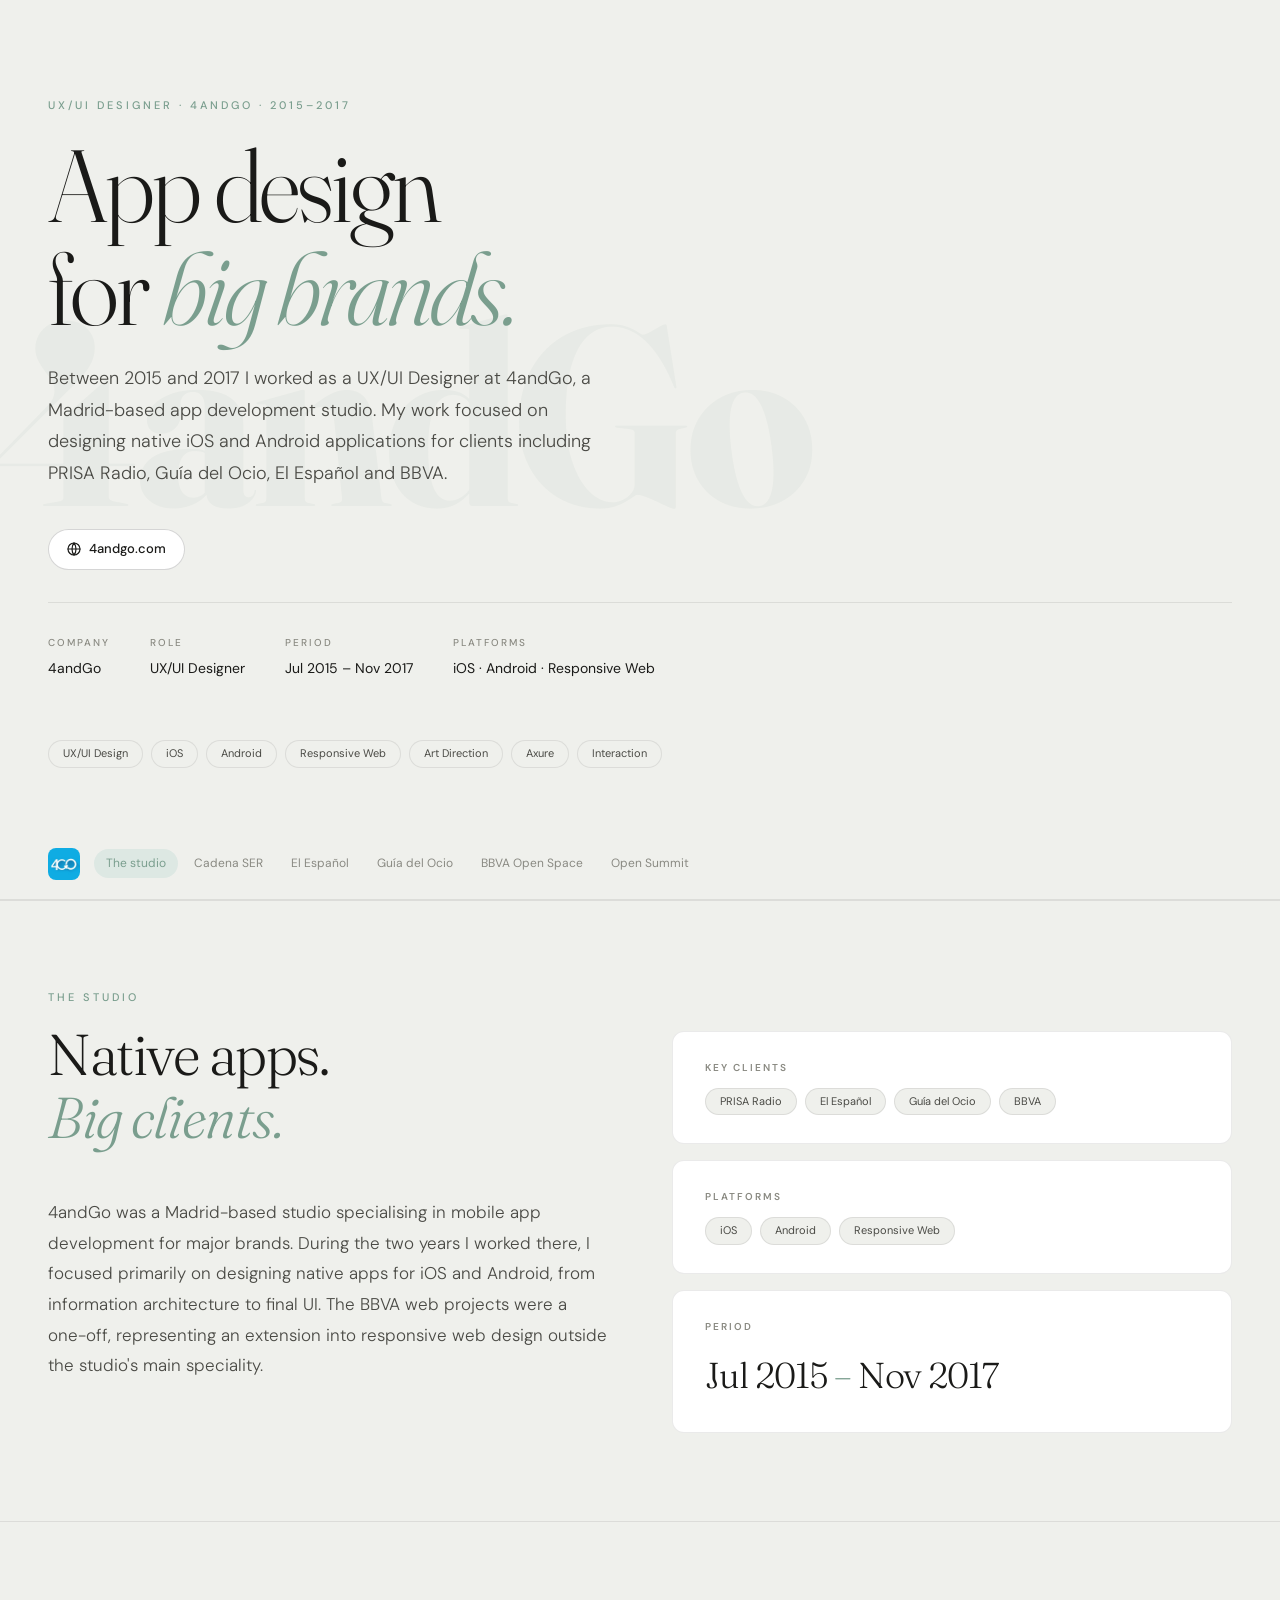
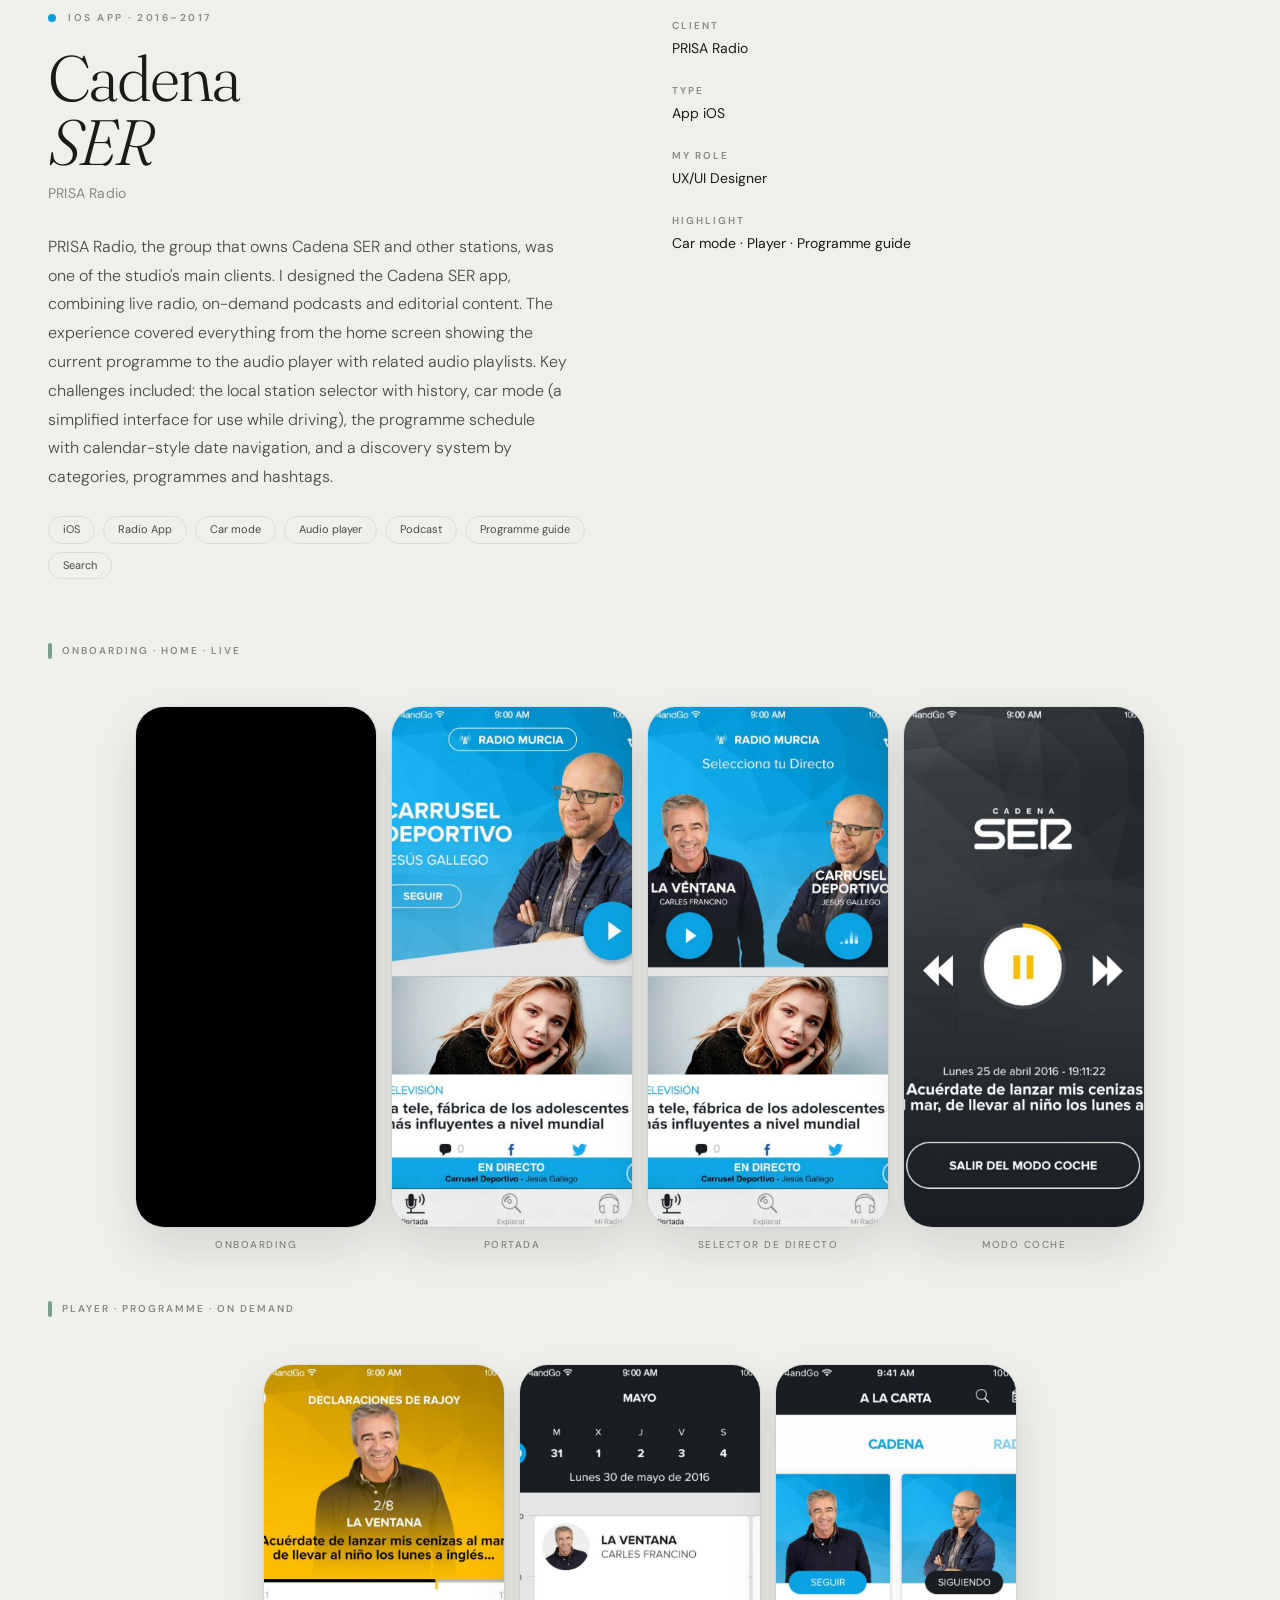
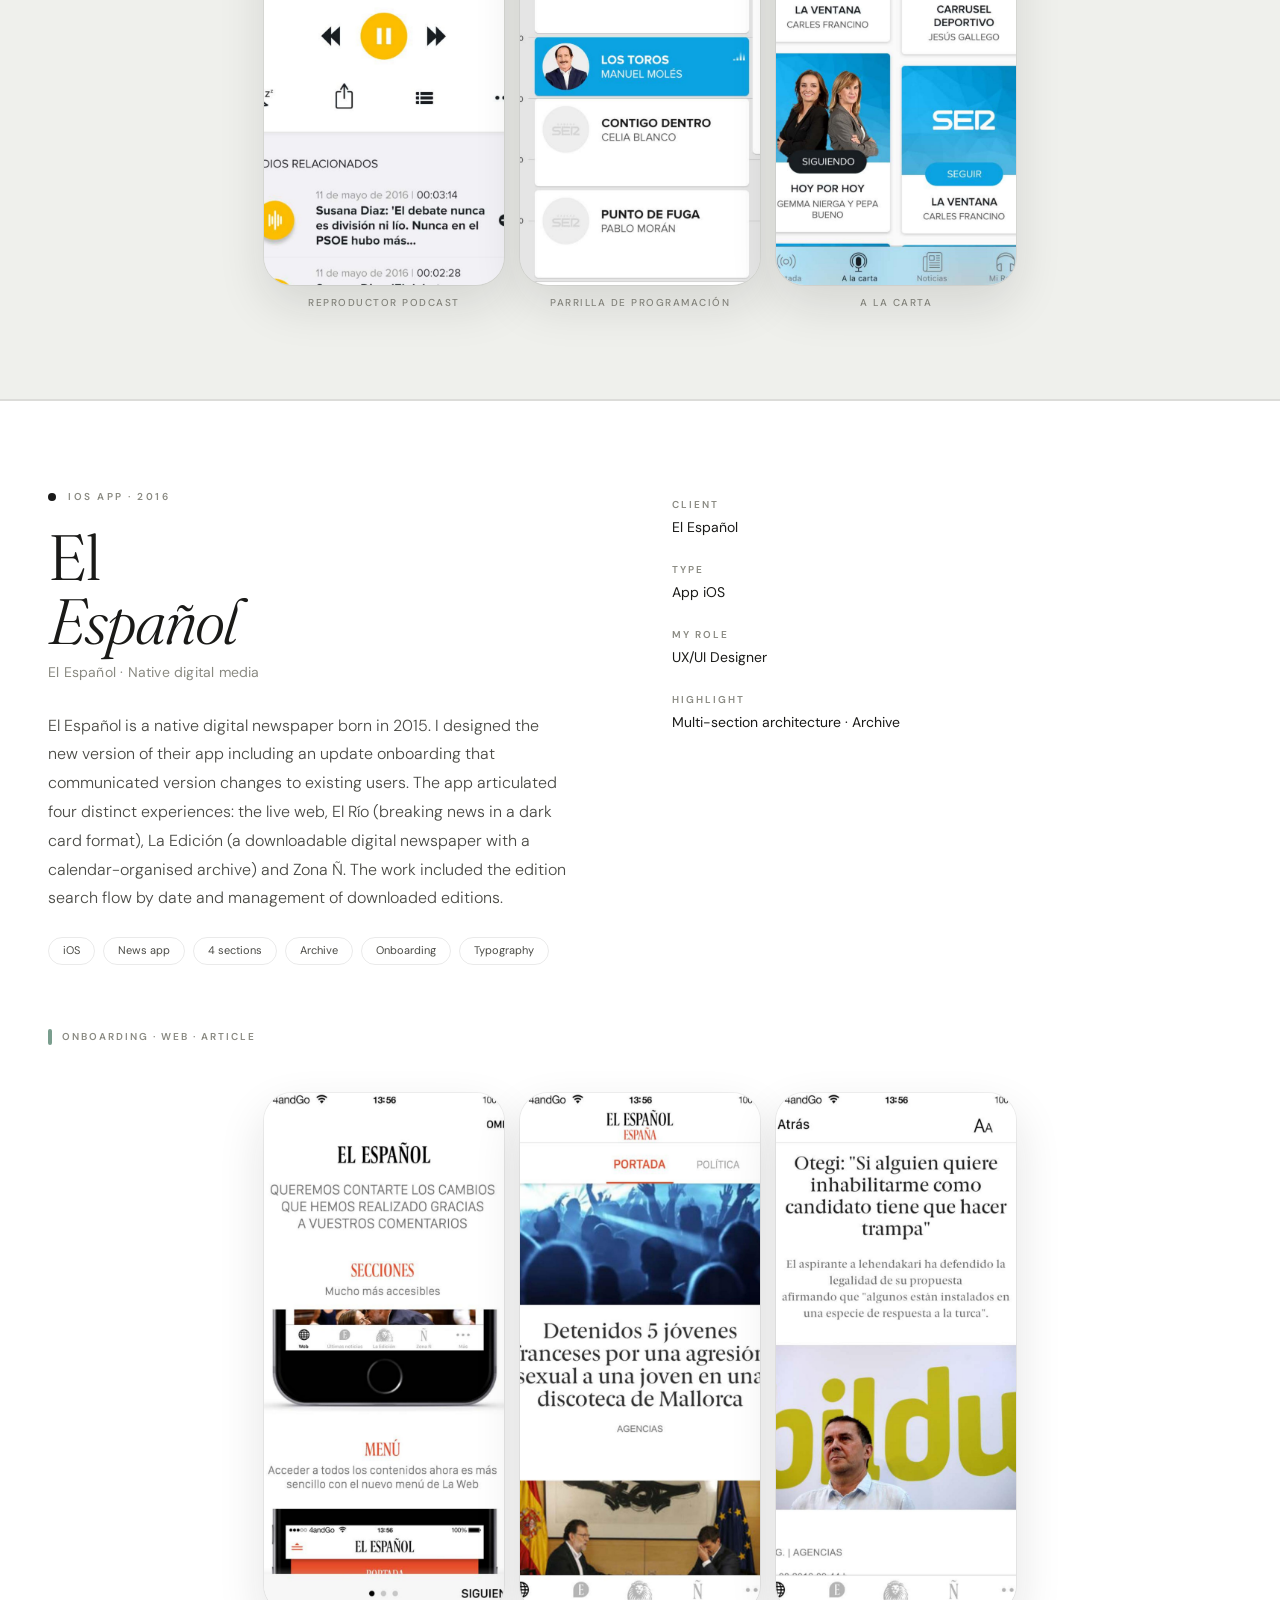
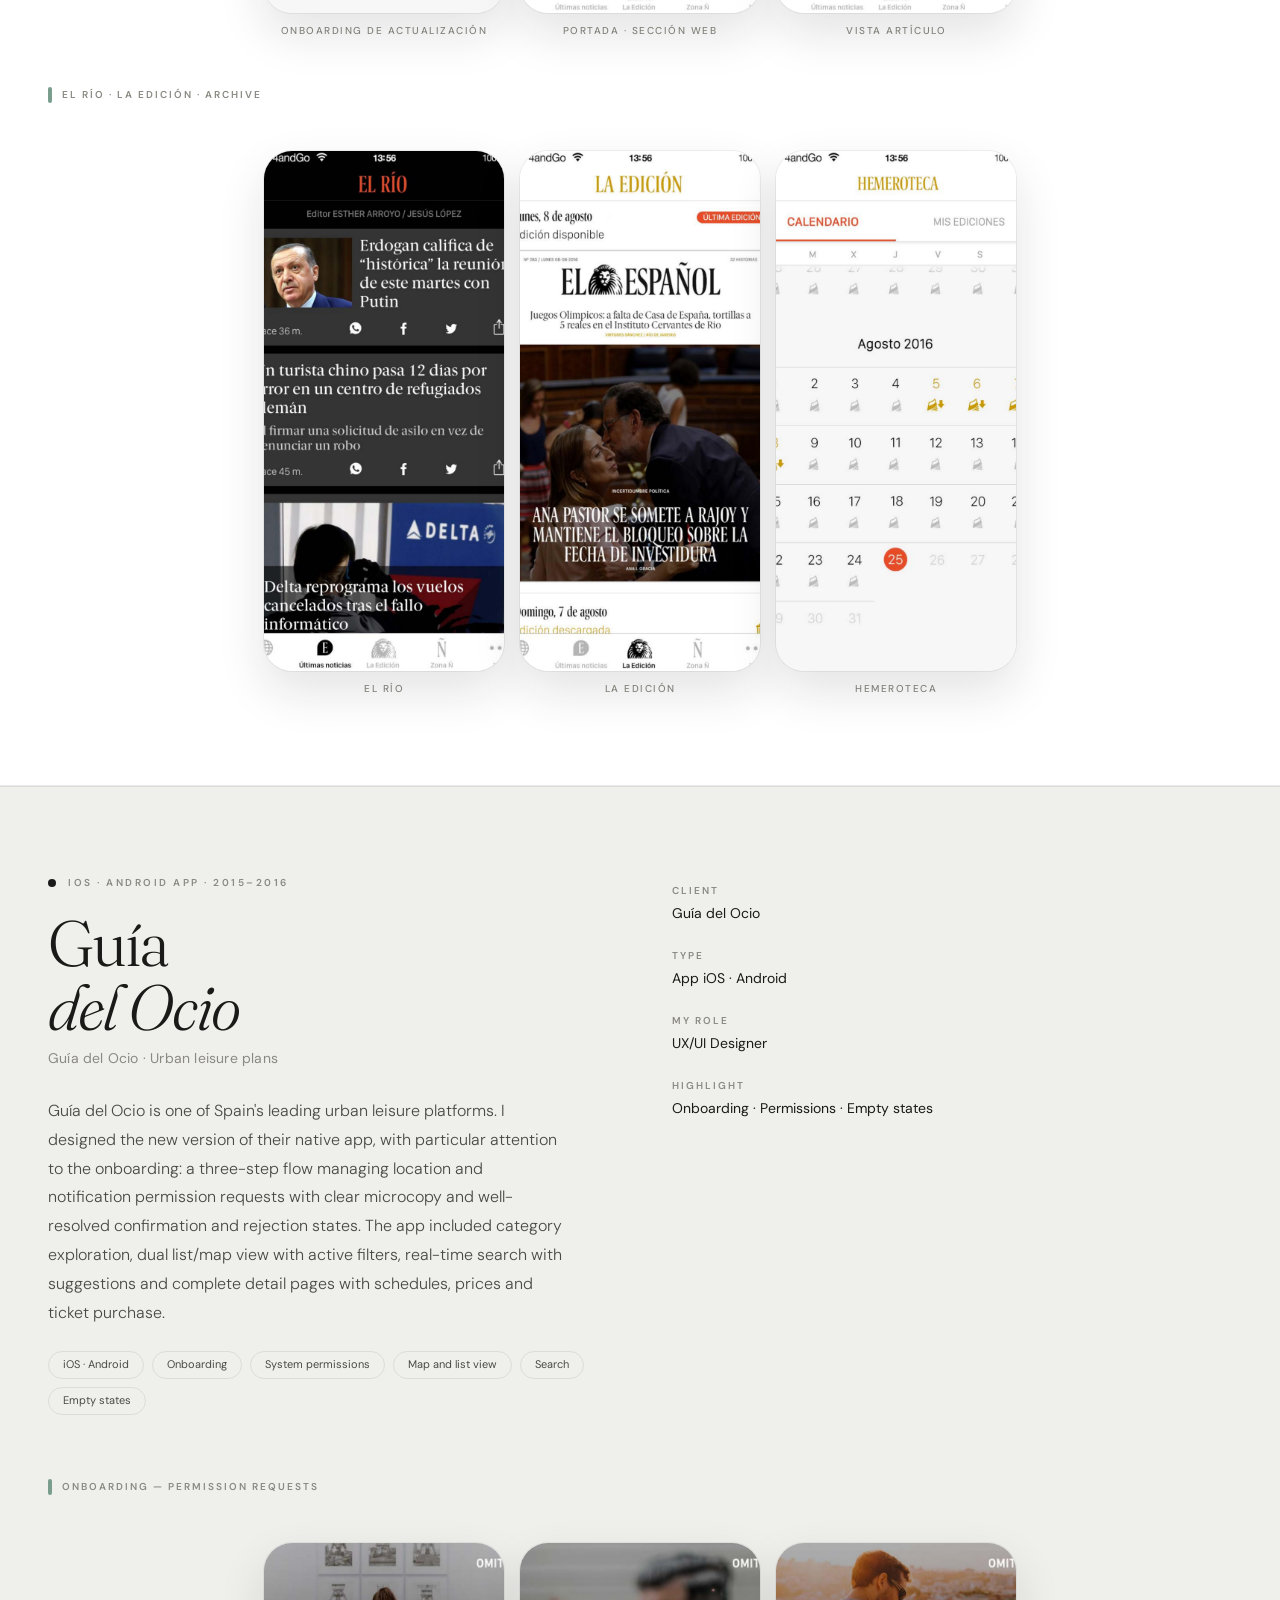
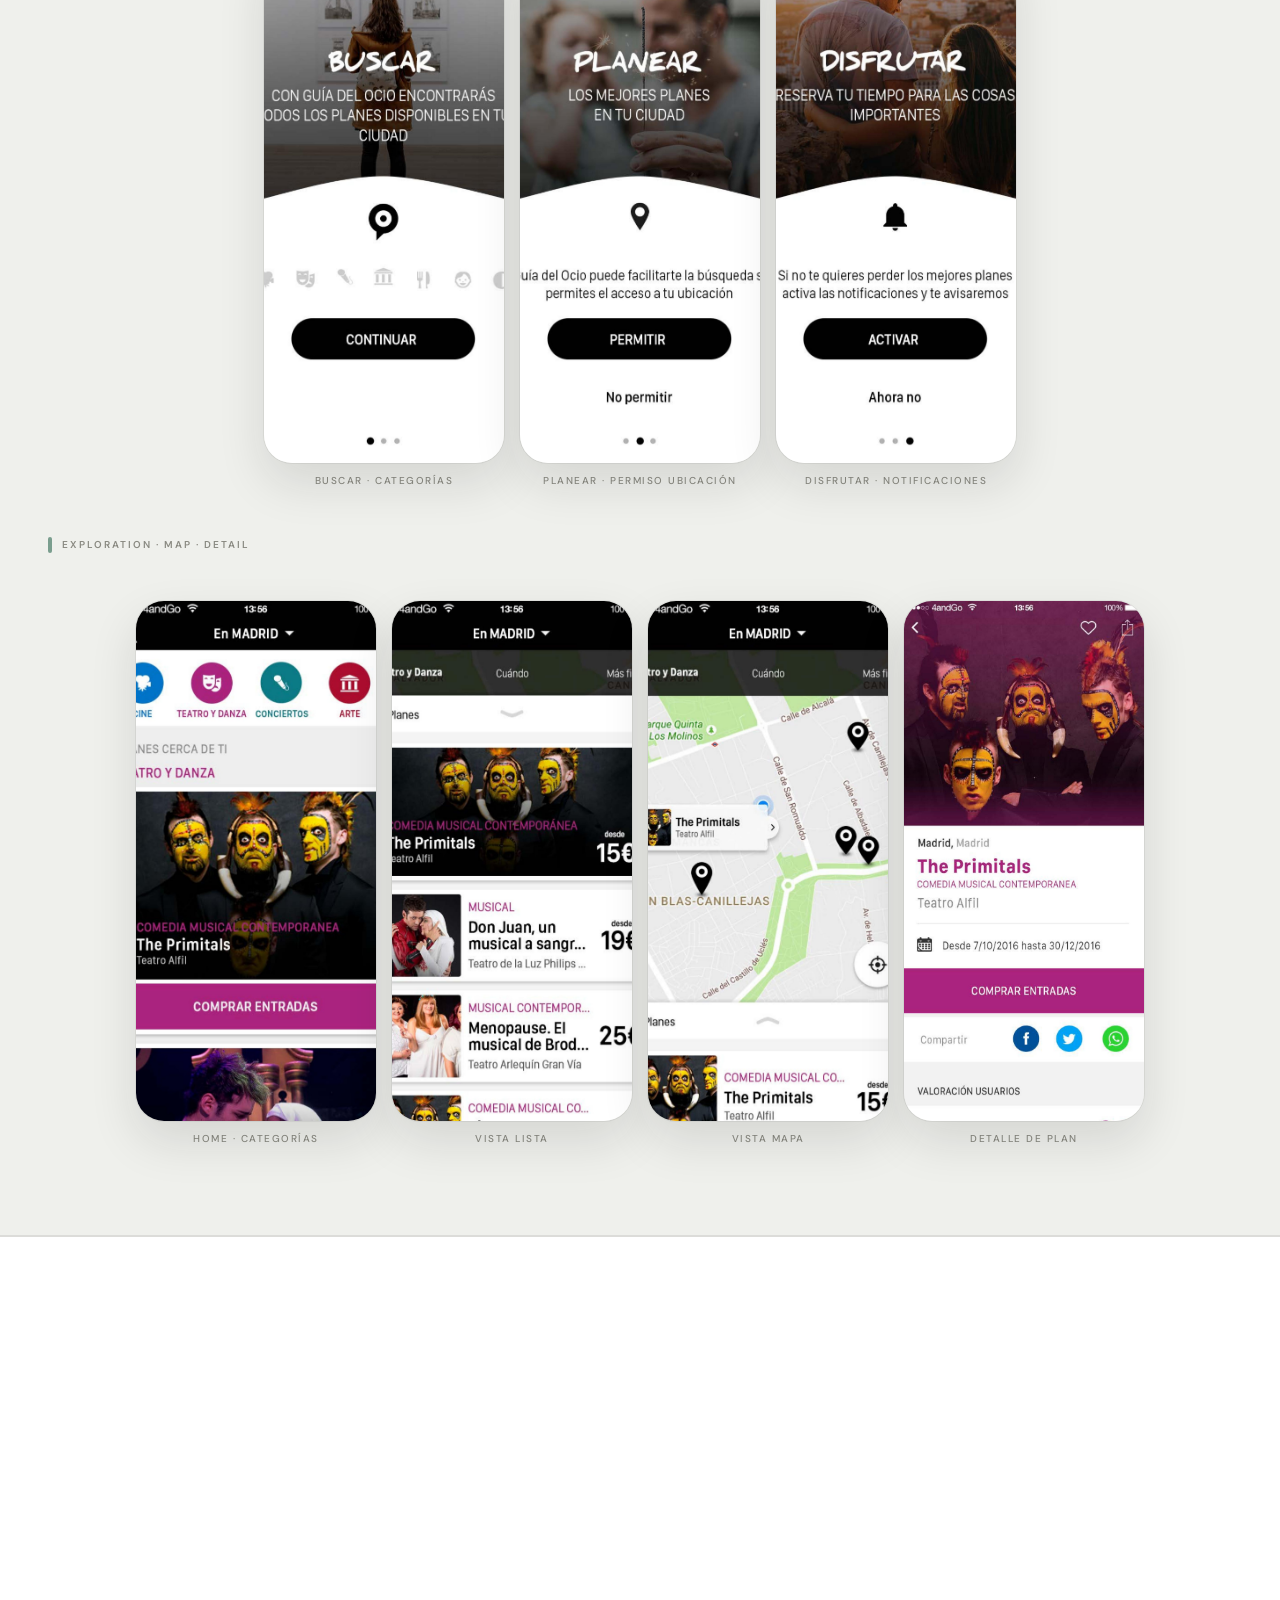
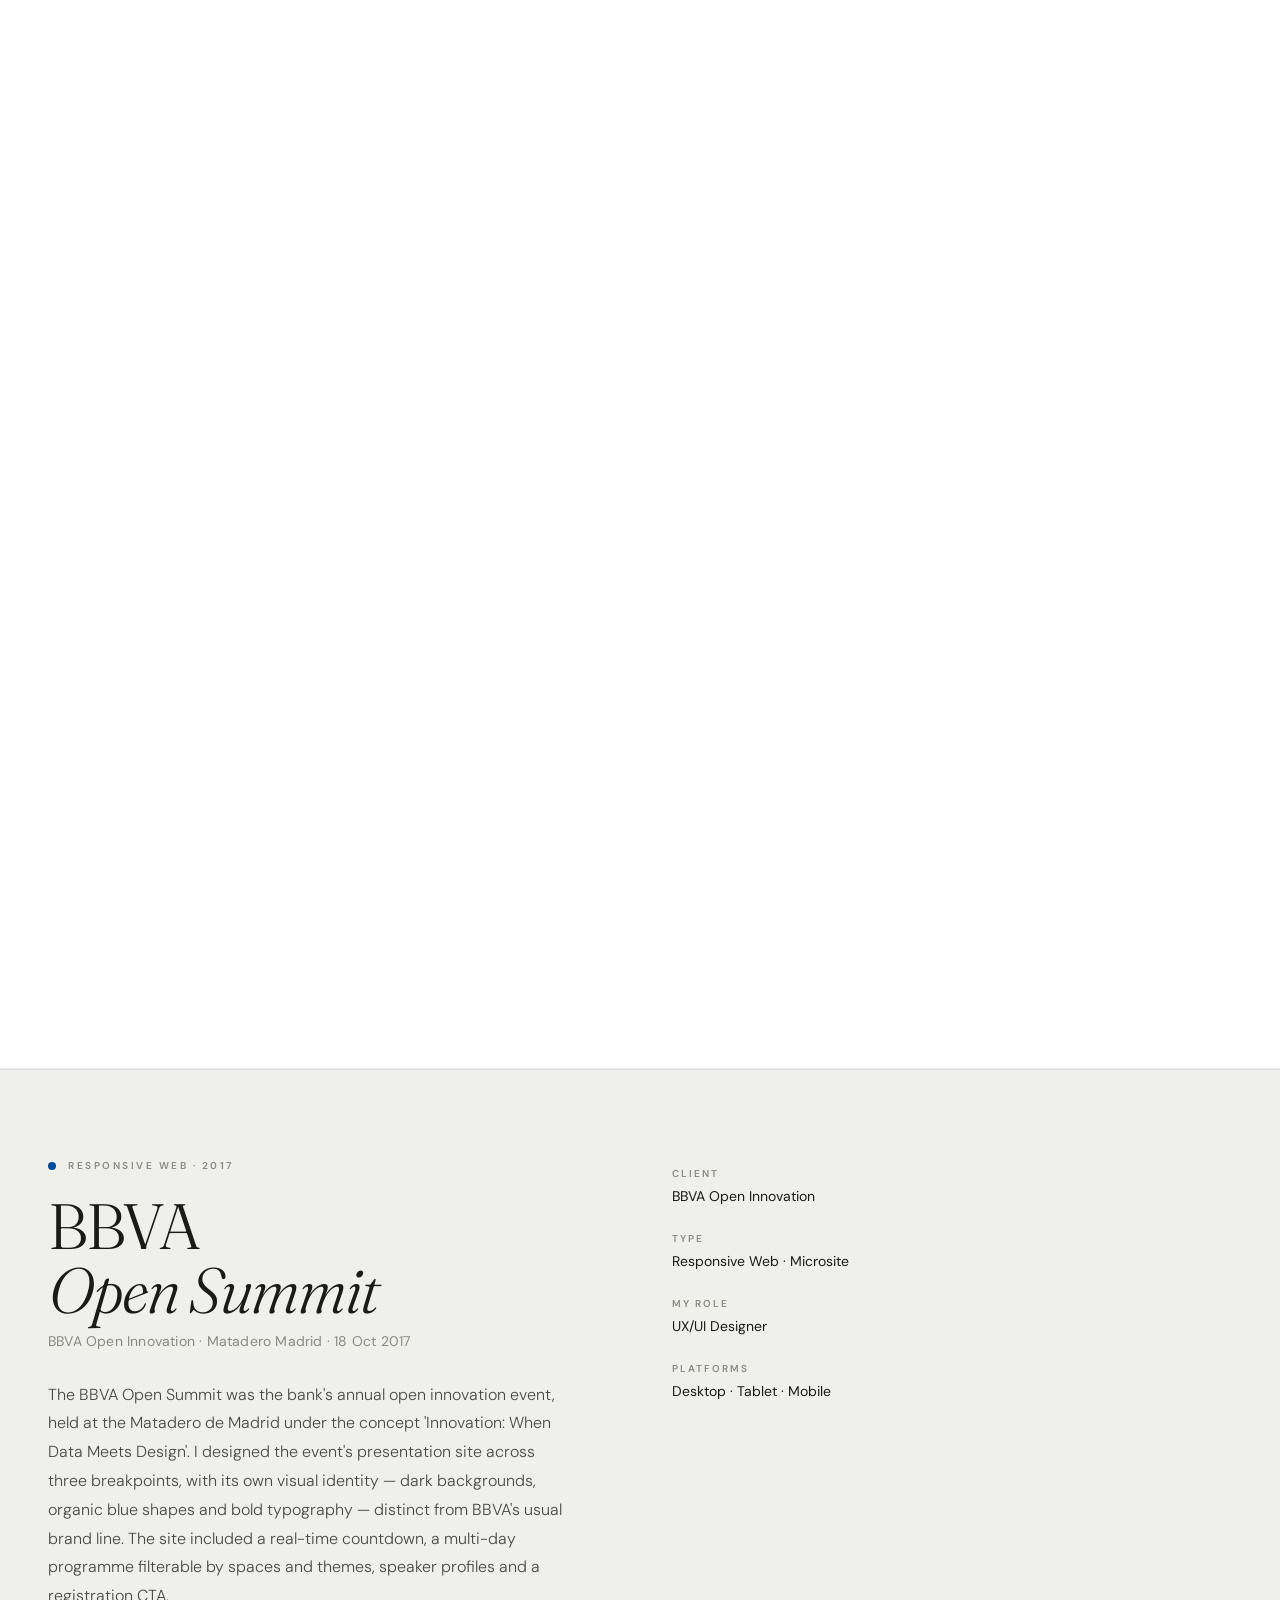
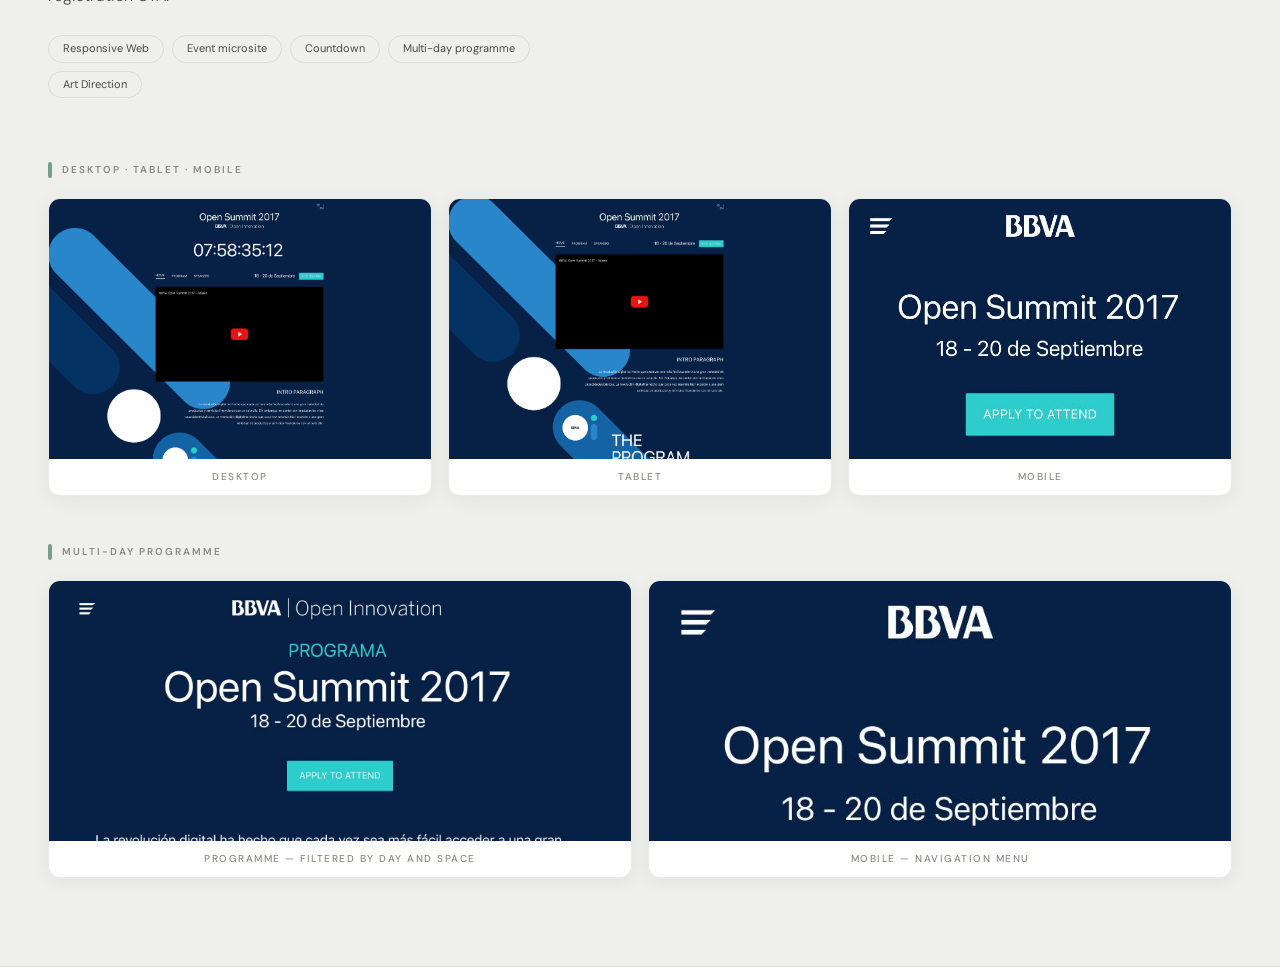
==== commit 12173121: "Add files via upload" ====
--- a/4andgo.html
+++ b/4andgo.html
@@ -331,7 +331,7 @@
     <div class="mobile-header-icon">
       <img src="assets/4andgo-logo.png" alt="4andGo">
     </div>
-    <span class="mobile-header-title">4andGo — Showcase</span>
+    <span class="mobile-header-title">4andGo</span>
   </div>
 </header>
 
